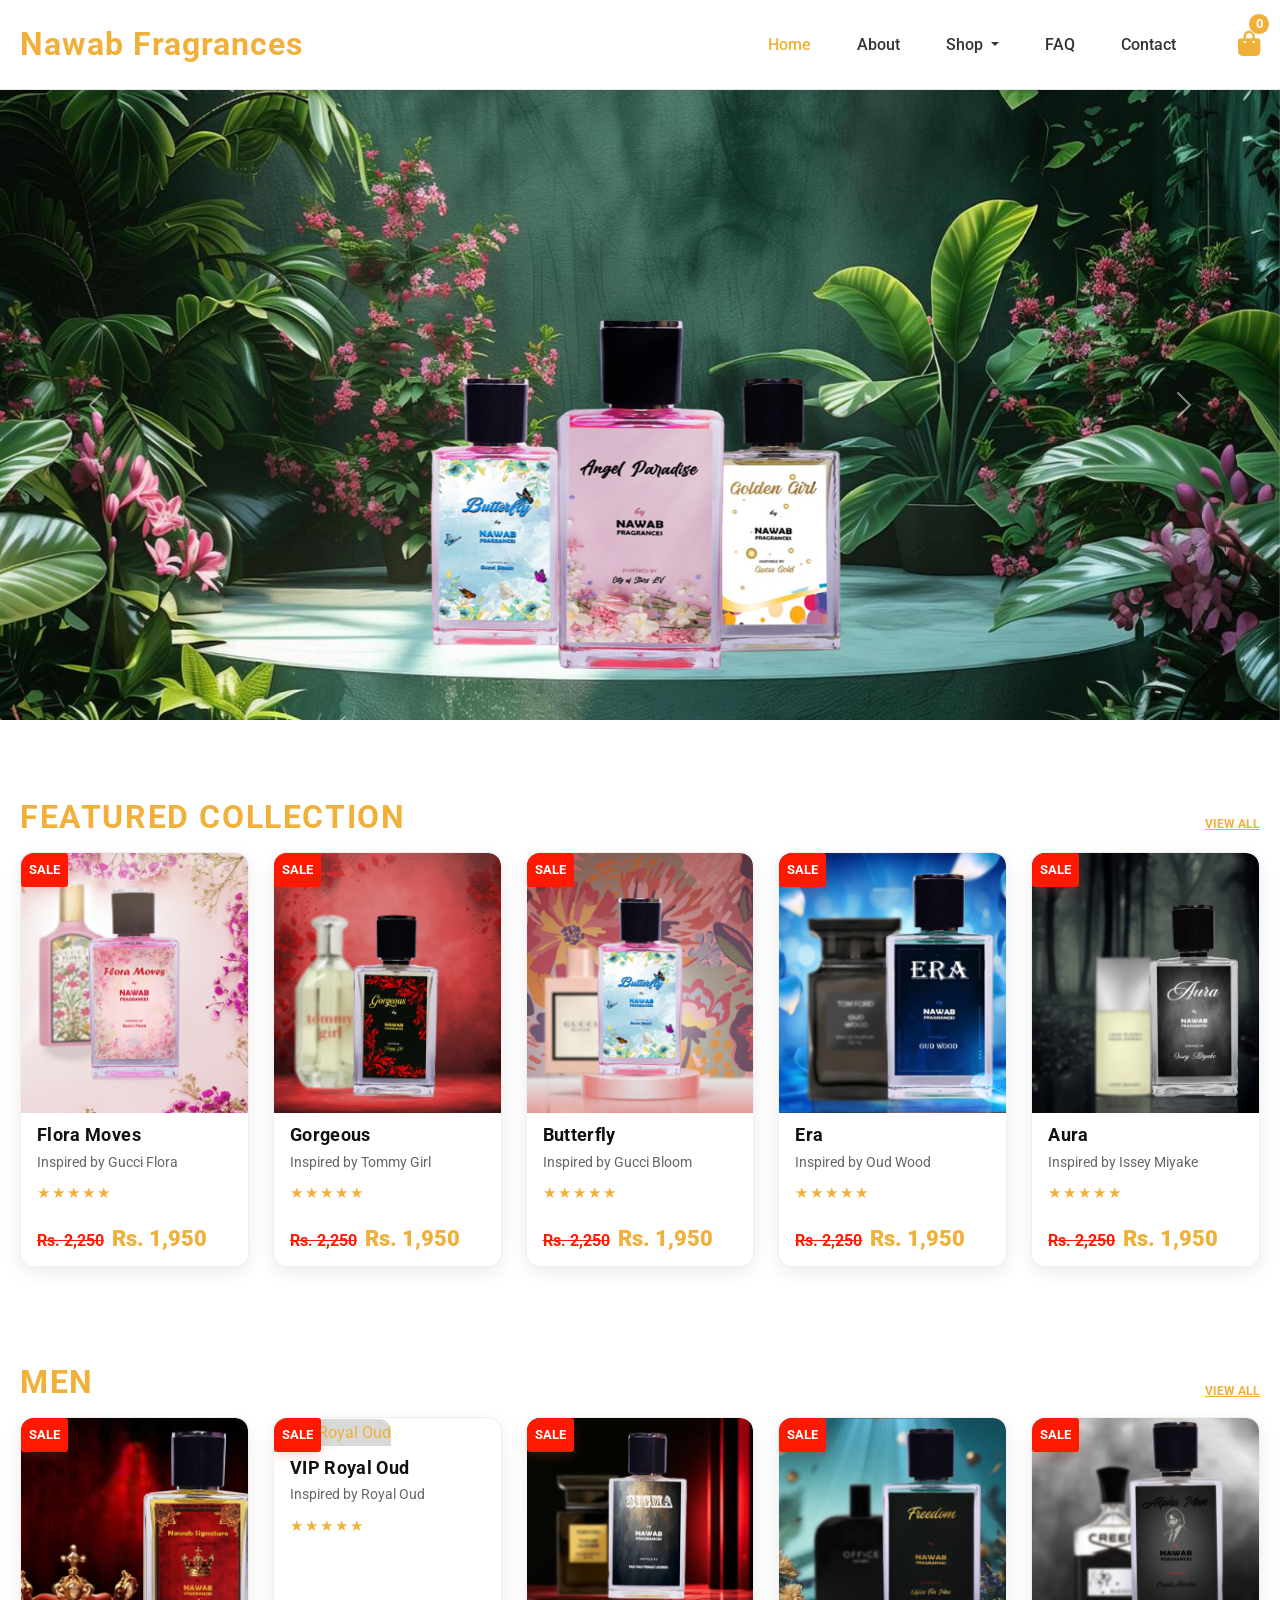
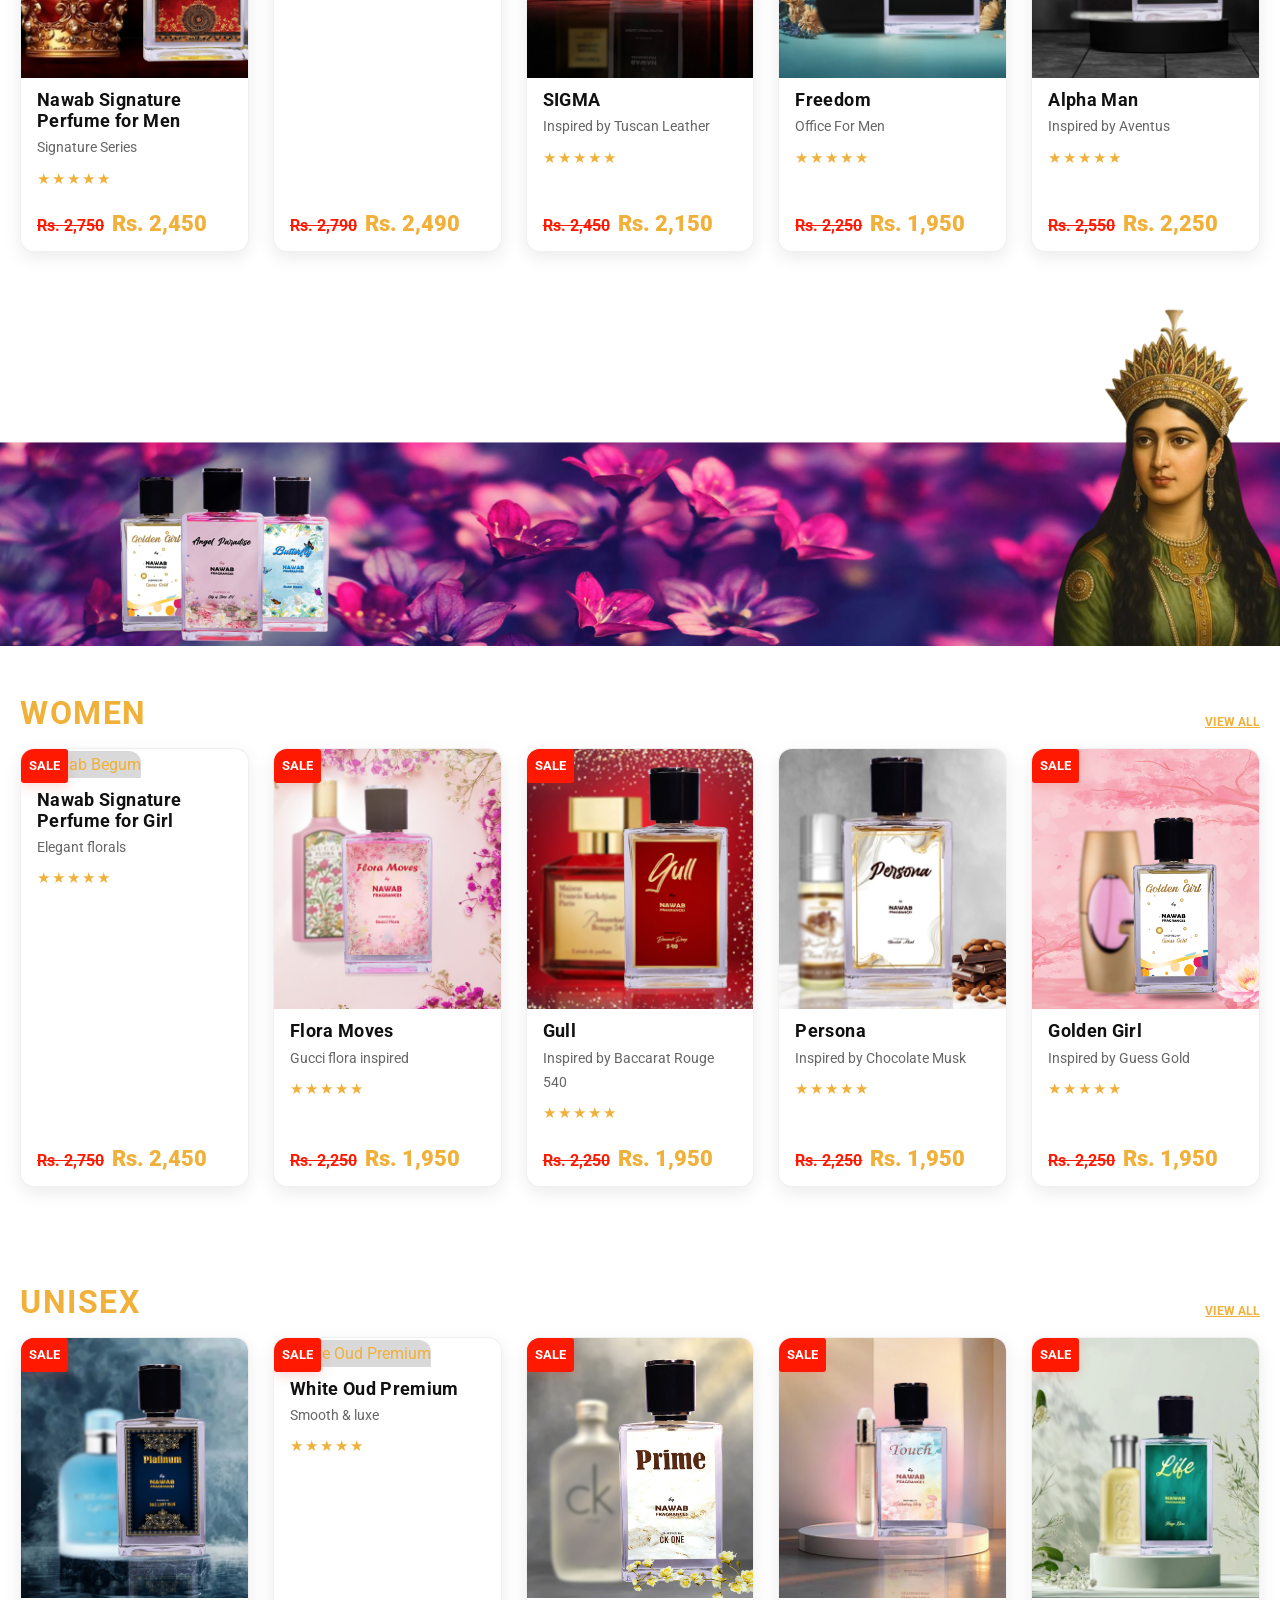
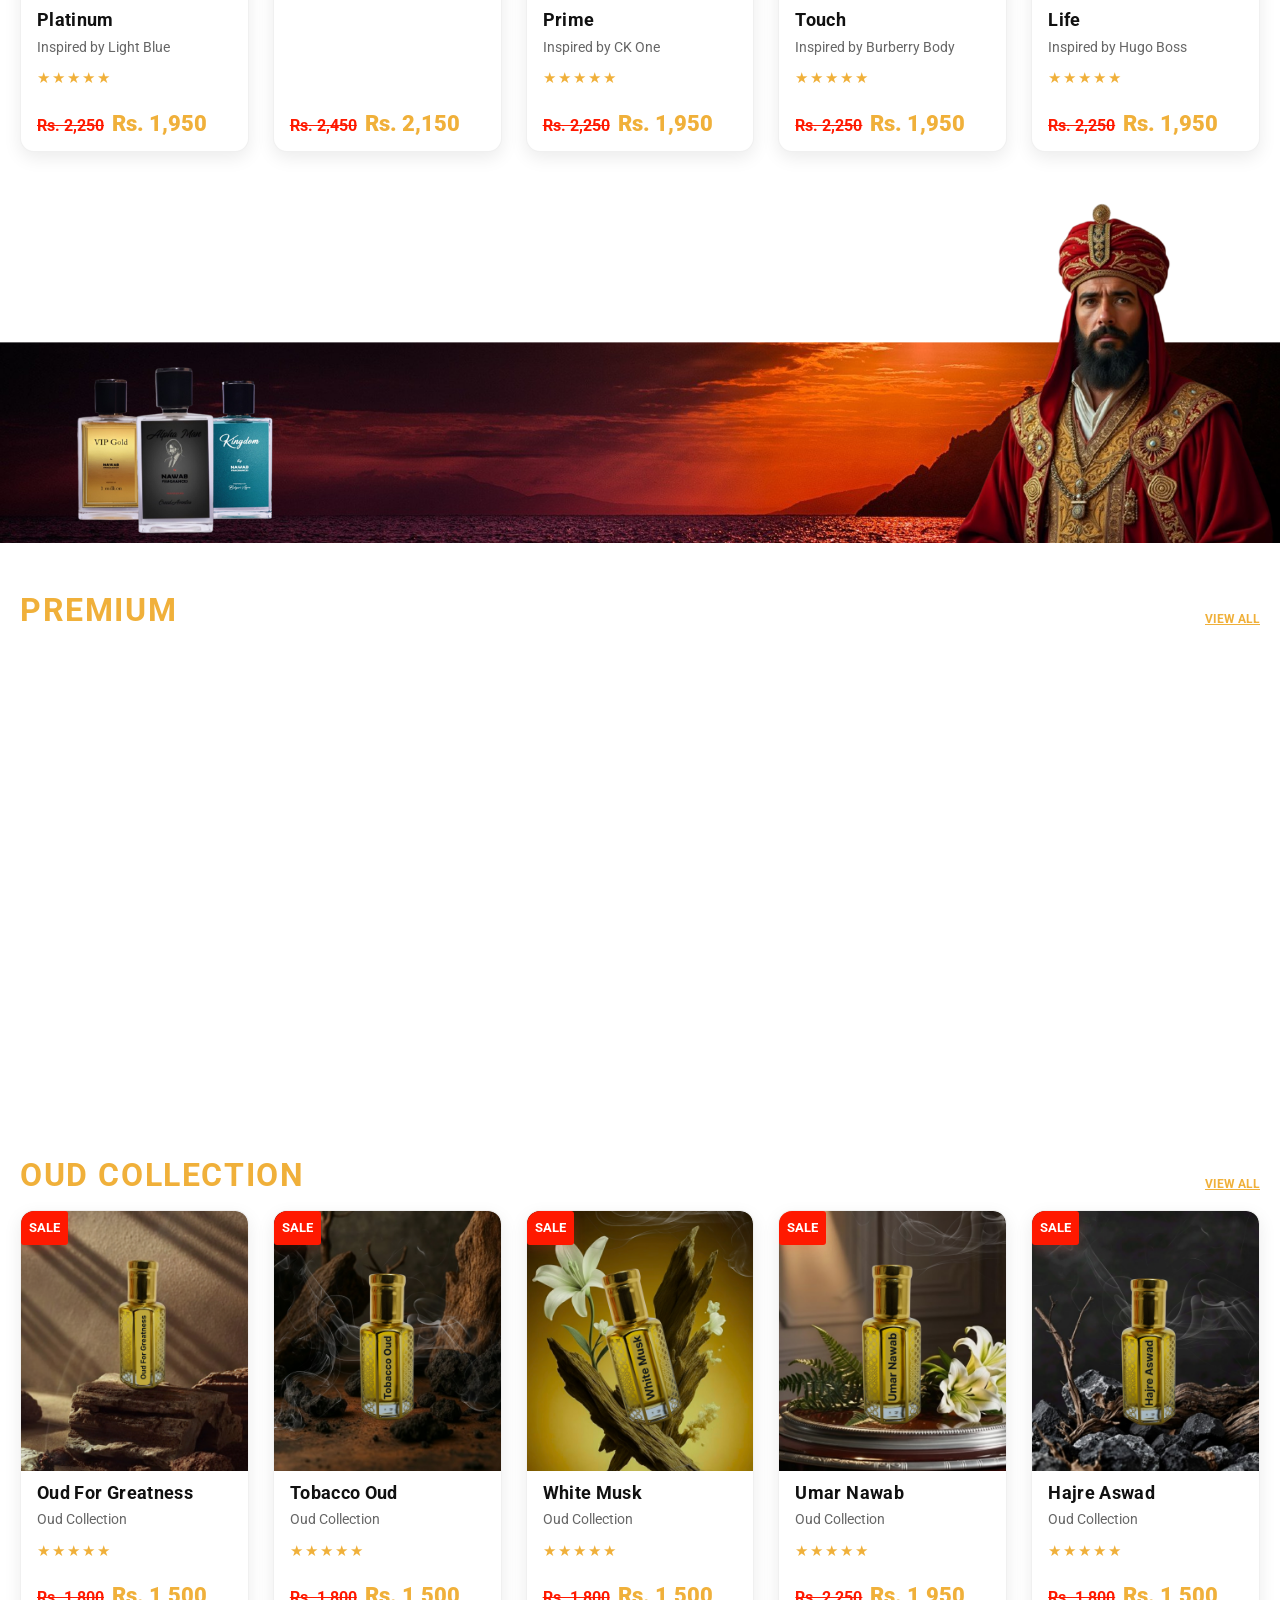
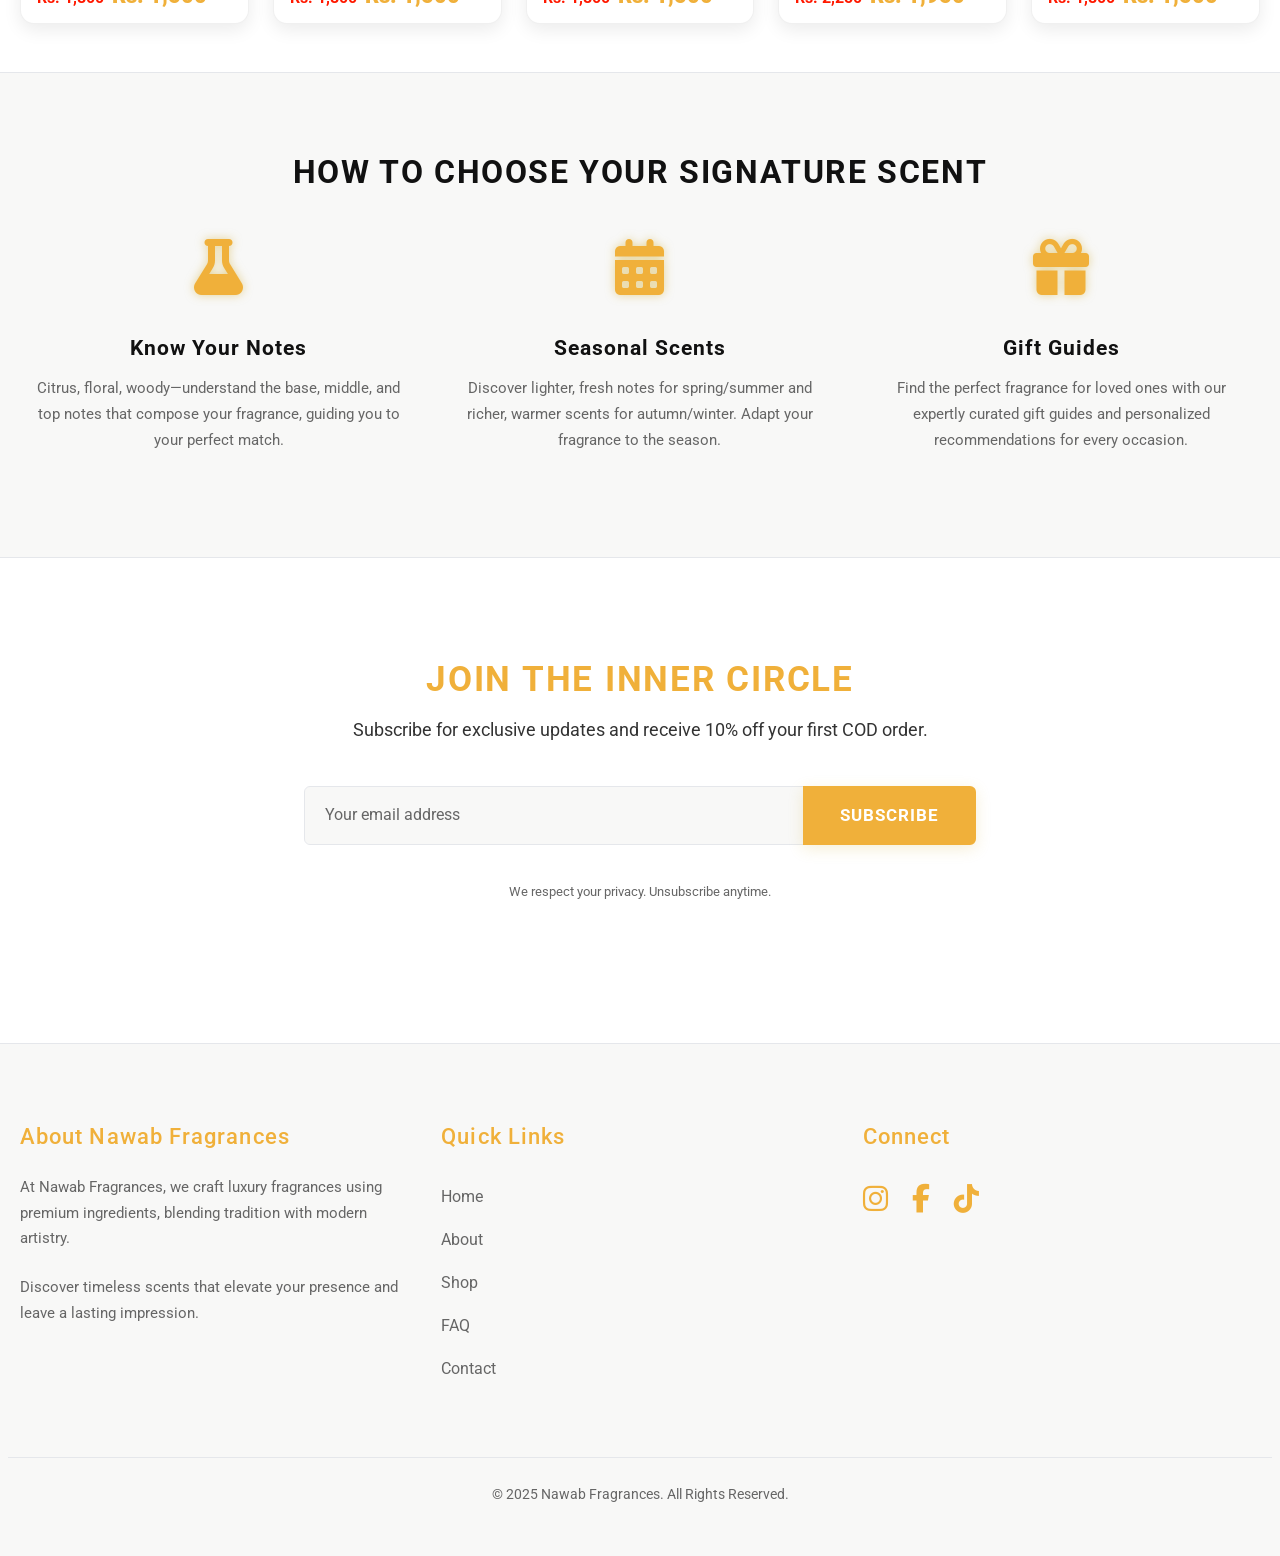
==== index.html @ a3bbe4aa "Oud Collection added" ====
<!DOCTYPE html>
<html lang="en">
<head>
    <meta charset="UTF-8">
    <meta name="viewport" content="width=device-width, initial-scale=1">
    <title>Nawab Fragrances - Discover Timeless Scents</title>
    <link rel="icon" type="image/x-icon" href="/assets/Title.png">
    <meta name="description" content="Discover exquisite perfumes curated by Nawab Fragrances, blending tradition with innovation. Shop our luxury fragrances with Cash on Delivery.">
    <meta property="og:title" content="Nawab Fragrances - Luxury Fragrances">
    <meta property="og:description" content="Exquisite perfumes for the modern connoisseur, handcrafted with premium ingredients.">
    <meta property="og:image" content="https://images.unsplash.com/photo-1627914619391-4566c303f26f?q=80&w=1770&auto=format&fit=crop&ixlib=rb-4.0.3&ixid=M3wxMjA3fDB8MHxwaG90by1wYWdlfHx8fGVufDB8fHx8fA%3D%3D"> <!-- Replace with your 1200x630 lifestyle shot -->
    <meta property="og:url" content="https://www.nawabfragrances.pk/">
    <meta name="twitter:card" content="summary_large_image">
    <!-- Favicon -->
    <link rel="icon" href="assets/favicon.png" type="image/png">
    <!-- Google Fonts -->
    <link href="https://fonts.googleapis.com/css2?family=Playfair+Display:wght@400;500;700&family=Roboto:wght@400;500;700&display=swap" rel="stylesheet">
    <!-- Bootstrap CSS -->
    <link href="https://cdn.jsdelivr.net/npm/bootstrap@5.3.3/dist/css/bootstrap.min.css" rel="stylesheet">
    <!-- Font Awesome CSS -->
    <link rel="stylesheet" href="https://cdnjs.cloudflare.com/ajax/libs/font-awesome/6.5.2/css/all.min.css">
    <!-- Custom CSS -->
    <link rel="stylesheet" href="style.css">
    <!-- Google Analytics (Placeholder) -->
    <script async src="https://www.googletagmanager.com/gtag/js?id=UA-XXXXX-Y"></script>
    <script>
        window.dataLayer = window.dataLayer || [];
        function gtag(){dataLayer.push(arguments);}
        gtag('js', new Date());
        gtag('config', 'UA-XXXXX-Y');
    </script>
</head>
<body>
    <!-- Header (Global) -->
    <header class="navbar navbar-expand-lg fixed-top">
        <div class="container-fluid main-content">
            <button class="navbar-toggler" type="button" data-bs-toggle="collapse" data-bs-target="#navbarNav" aria-controls="navbarNav" aria-expanded="false" aria-label="Toggle navigation">
                <span class="navbar-toggler-icon"></span>
            </button>
            <a class="navbar-brand" href="/">Nawab Fragrances</a>
            <div class="collapse navbar-collapse justify-content-end ms-lg-3" id="navbarNav">
                <ul class="navbar-nav">
                    <li class="nav-item">
                        <a class="nav-link active" aria-current="page" href="/">Home</a>
                    </li>
                    <li class="nav-item">
                        <a class="nav-link" href="/about.html">About</a>
                    </li>
                    <li class="nav-item dropdown">
                        <a class="nav-link dropdown-toggle" href="/shop.html" id="shopDropdown" role="button" data-bs-toggle="dropdown" aria-expanded="false">
                            Shop
                        </a>
                        <ul class="dropdown-menu" aria-labelledby="shopDropdown">
                            <li><a class="dropdown-item" href="/shop.html">View All</a></li>
                            <li><hr class="dropdown-divider"></li>
                            <li><a class="dropdown-item" href="/men.html">Men</a></li>
                            <li><a class="dropdown-item" href="/women.html">Women</a></li>
                            <li><a class="dropdown-item" href="/unisex.html">Unisex</a></li>
                            <li><a class="dropdown-item" href="/oud.html">Oud</a></li>
                            <li><a class="dropdown-item" href="/premium.html">Premium</a></li>
                        </ul>
                    </li>
                    <li class="nav-item">
                        <a class="nav-link" href="/faq.html">FAQ</a>
                    </li>
                    <li class="nav-item">
                        <a class="nav-link" href="/contact.html">Contact</a>
                    </li>
                </ul>
            </div>
            <div class="d-flex align-items-center ms-auto ms-lg-4 desktop-cart-icon">
                <div class="cart-icon-container" id="cartIcon">
                    <i class="fas fa-shopping-bag"></i>
                    <span class="cart-count" id="cartCount">0</span>
                </div>
            </div>
        </div>
    </header>

    <!-- Cart Sidebar -->
    <div class="cart-sidebar" id="cartSidebar">
        <div class="cart-header">
            <h2 class="mb-0">Your Cart</h2>
            <button class="close-cart" id="closeCart"><i class="fas fa-times"></i></button>
        </div>
        <div class="cart-items" id="cartItems">
            <!-- Cart items will be dynamically loaded here by JS -->
        </div>
        <div class="cart-summary">
            <div class="subtotal mb-3">
                <span>Subtotal:</span>
                <span id="cartSubtotal">Rs. 0</span>
            </div>
            <div class="cart-actions">
                <a href="/checkout.html" class="btn btn-gold mb-3 w-100">Checkout (COD Only)</a>
                <button class="btn btn-outline-gold w-100" id="continueShoppingBtn">Continue Shopping</button>
            </div>
        </div>
    </div>

    <main>
        <!-- Hero Section -->
        <!-- <section class="hero-section">
            <div class="container-fluid">
            </div>
        </section> -->

<section class="hero-section">
<div id="carouselExampleFade" class="carousel slide carousel-fade hero-section">
  <div class="carousel-inner">
    <div class="carousel-item active">
      <img src="assets/NEW.png" class="d-block w-100" alt="...">
    </div>
    <div class="carousel-item">
      <img src="assets/NEW1.png" class="d-block w-100" alt="...">
    </div>
    <div class="carousel-item">
      <img src="assets/NEW2.png" class="d-block w-100" alt="...">
    </div>
  </div>
  <button class="carousel-control-prev" type="button" data-bs-target="#carouselExampleFade" data-bs-slide="prev">
    <span class="carousel-control-prev-icon" aria-hidden="true"></span>
    <span class="visually-hidden">Previous</span>
  </button>
  <button class="carousel-control-next" type="button" data-bs-target="#carouselExampleFade" data-bs-slide="next">
    <span class="carousel-control-next-icon" aria-hidden="true"></span>
    <span class="visually-hidden">Next</span>
  </button>
</div>
</section>

        <!-- Featured Collection -->
        <section class="featured-collection py-5" id="featured">
            <div class="container-fluid main-content">
                <div class="d-flex justify-content-between align-items-end mb-3">
                    <div>
                        <h2 class="mb-0">Featured Collection</h2>
                    </div>
                    <div>
                        <a href="/shop.html" class="viewAll">View All</a>
                    </div>
                </div>
                <div class="row row-cols-1 row-cols-sm-2 row-cols-md-3 row-cols-lg-5 g-4 row-products-cards">
                    <!-- Product Card 1 -->
                    <div class="col">
                        <div class="product-card text-center">
                            <div class="floating-actions">
                                <button class="fabtn quick-view-btn" data-bs-toggle="modal" data-bs-target="#quickViewModal" data-product-id="flora-moves-gucci-flora" aria-label="Quick View"><i class="fas fa-search"></i></button>
                                <button class="fabtn add-to-cart-btn" data-product-id="flora-moves-gucci-flora" aria-label="Add to Cart"><i class="fas fa-plus"></i></button>
                            </div>
                            <a href="/product.html?id=flora-moves-gucci-flora"><img src="assets/flora-moves-gucci-flora.jpg" alt="Flora Moves" class="img-fluid" loading="lazy"></a>
                            <h3 class="product-name">Flora Moves</h3>
                            <p class="product-desc">Inspired by Gucci Flora</p>
                            <div class="sale-badge">Sale</div>
                            <div class="price-block"><span class="original-price">Rs. 2,250</span> <span class="sale-price">Rs. 1,950</span></div>
                            <!-- <a href="/product.html?id=flora-moves-gucci-flora" class="btn btn-outline-gold mt-2">View Details</a> -->
                        </div>
                    </div>
                    <!-- Product Card 2 -->
                    <div class="col">
                        <div class="product-card text-center">
                            <div class="floating-actions">
                                <button class="fabtn quick-view-btn" data-bs-toggle="modal" data-bs-target="#quickViewModal" data-product-id="gorgeous-tommy-girl" aria-label="Quick View"><i class="fas fa-search"></i></button>
                                <button class="fabtn add-to-cart-btn" data-product-id="gorgeous-tommy-girl" aria-label="Add to Cart"><i class="fas fa-plus"></i></button>
                            </div>
                            <a href="/product.html?id=gorgeous-tommy-girl"><img src="assets/gorgeous-tommy-girl.jpg" alt="Gorgeous" class="img-fluid" loading="lazy"></a>
                            <h3 class="product-name">Gorgeous</h3>
                            <p class="product-desc">Inspired by Tommy Girl</p>
                            <div class="sale-badge">Sale</div>
                            <div class="price-block"><span class="original-price">Rs. 2,250</span> <span class="sale-price">Rs. 1,950</span></div>
                        </div>
                    </div>
                    <!-- Product Card 3 -->
                    <div class="col">
                        <div class="product-card text-center">
                            <div class="floating-actions">
                                <button class="fabtn quick-view-btn" data-bs-toggle="modal" data-bs-target="#quickViewModal" data-product-id="butterfly-gucci-bloom" aria-label="Quick View"><i class="fas fa-search"></i></button>
                                <button class="fabtn add-to-cart-btn" data-product-id="butterfly-gucci-bloom" aria-label="Add to Cart"><i class="fas fa-plus"></i></button>
                            </div>
                            <a href="/product.html?id=butterfly-gucci-bloom"><img src="assets/butterfly-gucci-bloom.jpg" alt="Butterfly" class="img-fluid" loading="lazy"></a>
                            <h3 class="product-name">Butterfly</h3>
                            <p class="product-desc">Inspired by Gucci Bloom</p>
                            <div class="sale-badge">Sale</div>
                            <div class="price-block"><span class="original-price">Rs. 2,250</span> <span class="sale-price">Rs. 1,950</span></div>
                        </div>
                    </div>
                    <!-- Product Card 4 -->
                    <div class="col">
                        <div class="product-card text-center">
                            <div class="floating-actions">
                                <button class="fabtn quick-view-btn" data-bs-toggle="modal" data-bs-target="#quickViewModal" data-product-id="era-oud-wood" aria-label="Quick View"><i class="fas fa-search"></i></button>
                                <button class="fabtn add-to-cart-btn" data-product-id="era-oud-wood" aria-label="Add to Cart"><i class="fas fa-plus"></i></button>
                            </div>
                            <a href="/product.html?id=era-oud-wood"><img src="assets/era.jpg" alt="Era" class="img-fluid" loading="lazy"></a>
                            <h3 class="product-name">Era</h3>
                            <p class="product-desc">Inspired by Oud Wood</p>
                            <div class="sale-badge">Sale</div>
                            <div class="price-block"><span class="original-price">Rs. 2,250</span> <span class="sale-price">Rs. 1,950</span></div>
                        </div>
                    </div>
                    <!-- Product Card 5 -->
                    <div class="col">
                        <div class="product-card text-center">
                            <div class="floating-actions">
                                <button class="fabtn quick-view-btn" data-bs-toggle="modal" data-bs-target="#quickViewModal" data-product-id="aura-issey-miyake" aria-label="Quick View"><i class="fas fa-search"></i></button>
                                <button class="fabtn add-to-cart-btn" data-product-id="aura-issey-miyake" aria-label="Add to Cart"><i class="fas fa-plus"></i></button>
                            </div>
                            <a href="/product.html?id=aura-issey-miyake"><img src="assets/aura.jpg" alt="Aura" class="img-fluid" loading="lazy"></a>
                            <h3 class="product-name">Aura</h3>
                            <p class="product-desc">Inspired by Issey Miyake</p>
                            <div class="sale-badge">Sale</div>
                            <div class="price-block"><span class="original-price">Rs. 2,250</span> <span class="sale-price">Rs. 1,950</span></div>
                        </div>
                    </div>
                </div>
            </div>
        </section>

        <!-- Men Category -->
        <section class="featured-collection py-5" id="men-category">
            <div class="container-fluid main-content">
                <div class="d-flex justify-content-between align-items-end mb-3">
                    <h2 class="mb-0">Men</h2>
                    <a href="/men.html" class="viewAll">View All</a>
                </div>
                <div class="row row-cols-1 row-cols-sm-2 row-cols-md-3 row-cols-lg-5 g-4 row-products-cards">
                    <div class="col">
                        <div class="product-card text-center">
                            <div class="floating-actions">
                                <button class="fabtn quick-view-btn" data-bs-toggle="modal" data-bs-target="#quickViewModal" data-product-id="nawab-signature-men" aria-label="Quick View"><i class="fas fa-search"></i></button>
                                <button class="fabtn add-to-cart-btn" data-product-id="nawab-signature-men" aria-label="Add to Cart"><i class="fas fa-plus"></i></button>
                            </div>
                            <a href="/product.html?id=nawab-signature-men"><img src="assets/Nawab-Signature-Men.jpg" alt="Nawab Signature Perfume for Men" class="img-fluid" loading="lazy"></a>
                            <h3 class="product-name">Nawab Signature Perfume for Men</h3>
                            <p class="product-desc">Signature Series</p>
                            <div class="sale-badge">Sale</div>
                            <div class="price-block"><span class="original-price">Rs. 2,750</span> <span class="sale-price">Rs. 2,450</span></div>
                        </div>
                    </div>
                    <div class="col">
                        <div class="product-card text-center">
                            <div class="floating-actions">
                                <button class="fabtn quick-view-btn" data-bs-toggle="modal" data-bs-target="#quickViewModal" data-product-id="vip-royal-oud" aria-label="Quick View"><i class="fas fa-search"></i></button>
                                <button class="fabtn add-to-cart-btn" data-product-id="vip-royal-oud" aria-label="Add to Cart"><i class="fas fa-plus"></i></button>
                            </div>
                            <a href="/product.html?id=vip-royal-oud"><img src="assets/Royal-Oud-100ml.png" alt="VIP Royal Oud" class="img-fluid" loading="lazy"></a>
                            <h3 class="product-name">VIP Royal Oud</h3>
                            <p class="product-desc">Inspired by Royal Oud</p>
                            <div class="sale-badge">Sale</div>
                            <div class="price-block"><span class="original-price">Rs. 2,790</span> <span class="sale-price">Rs. 2,490</span></div>
                        </div>
                    </div>
                    <div class="col">
                        <div class="product-card text-center">
                            <div class="floating-actions">
                                <button class="fabtn quick-view-btn" data-bs-toggle="modal" data-bs-target="#quickViewModal" data-product-id="sigma-tuscan-leather" aria-label="Quick View"><i class="fas fa-search"></i></button>
                                <button class="fabtn add-to-cart-btn" data-product-id="sigma-tuscan-leather" aria-label="Add to Cart"><i class="fas fa-plus"></i></button>
                            </div>
                            <a href="/product.html?id=sigma-tuscan-leather"><img src="assets/sigma.jpg" alt="SIGMA" class="img-fluid" loading="lazy"></a>
                            <h3 class="product-name">SIGMA</h3>
                            <p class="product-desc">Inspired by Tuscan Leather</p>
                            <div class="sale-badge">Sale</div>
                            <div class="price-block"><span class="original-price">Rs. 2,450</span> <span class="sale-price">Rs. 2,150</span></div>
                        </div>
                    </div>
                    <div class="col">
                        <div class="product-card text-center">
                            <div class="floating-actions">
                                <button class="fabtn quick-view-btn" data-bs-toggle="modal" data-bs-target="#quickViewModal" data-product-id="freedom-office-for-men" aria-label="Quick View"><i class="fas fa-search"></i></button>
                                <button class="fabtn add-to-cart-btn" data-product-id="freedom-office-for-men" aria-label="Add to Cart"><i class="fas fa-plus"></i></button>
                            </div>
                            <a href="/product.html?id=freedom-office-for-men"><img src="assets/freedom.jpg" alt="Freedom" class="img-fluid" loading="lazy"></a>
                            <h3 class="product-name">Freedom</h3>
                            <p class="product-desc">Office For Men</p>
                            <div class="sale-badge">Sale</div>
                            <div class="price-block"><span class="original-price">Rs. 2,250</span> <span class="sale-price">Rs. 1,950</span></div>
                        </div>
                    </div>
                    <div class="col">
                        <div class="product-card text-center">
                            <div class="floating-actions">
                                <button class="fabtn quick-view-btn" data-bs-toggle="modal" data-bs-target="#quickViewModal" data-product-id="alpha-man-creed-aventus" aria-label="Quick View"><i class="fas fa-search"></i></button>
                                <button class="fabtn add-to-cart-btn" data-product-id="alpha-man-creed-aventus" aria-label="Add to Cart"><i class="fas fa-plus"></i></button>
                            </div>
                            <a href="/product.html?id=alpha-man-creed-aventus"><img src="assets/alfa-men.jpg" alt="Alpha Man" class="img-fluid" loading="lazy"></a>
                            <h3 class="product-name">Alpha Man</h3>
                            <p class="product-desc">Inspired by Aventus</p>
                            <div class="sale-badge">Sale</div>
                            <div class="price-block"><span class="original-price">Rs. 2,550</span> <span class="sale-price">Rs. 2,250</span></div>
                        </div>
                    </div>
                </div>
            </div>
        </section>

        <!-- End of Men Category -->

            <div>
                <img src="assets/third-index.png" alt="">
            </div>

        <!-- Women Category -->
        <section class="featured-collection py-5" id="women-category">
            <div class="container-fluid main-content">
                <div class="d-flex justify-content-between align-items-end mb-3">
                    <h2 class="mb-0">Women</h2>
                    <a href="/women.html" class="viewAll">View All</a>
                </div>
                <div class="row row-cols-1 row-cols-sm-2 row-cols-md-3 row-cols-lg-5 g-4 row-products-cards">
                    <div class="col">
                        <div class="product-card text-center">
                            <div class="floating-actions">
                                <button class="fabtn quick-view-btn" data-bs-toggle="modal" data-bs-target="#quickViewModal" data-product-id="nawab-signature-girl" aria-label="Quick View"><i class="fas fa-search"></i></button>
                                <button class="fabtn add-to-cart-btn" data-product-id="nawab-signature-girl" aria-label="Add to Cart"><i class="fas fa-plus"></i></button>
                            </div>
                            <a href="/product.html?id=nawab-signature-girl"><img src="assets/Nawab-Begum-100ml.png" alt="Nawab Begum" class="img-fluid" loading="lazy"></a>
                            <h3 class="product-name">Nawab Signature Perfume for Girl</h3>
                            <p class="product-desc">Elegant florals</p>
                            <div class="sale-badge">Sale</div>
                            <div class="price-block"><span class="original-price">Rs. 2,750</span> <span class="sale-price">Rs. 2,450</span></div>
                        </div>
                    </div>
                    <div class="col">
                        <div class="product-card text-center">
                            <div class="floating-actions">
                                <button class="fabtn quick-view-btn" data-bs-toggle="modal" data-bs-target="#quickViewModal" data-product-id="flora-moves-gucci-flora" aria-label="Quick View"><i class="fas fa-search"></i></button>
                                <button class="fabtn add-to-cart-btn" data-product-id="flora-moves-gucci-flora" aria-label="Add to Cart"><i class="fas fa-plus"></i></button>
                            </div>
                            <a href="/product.html?id=flora-moves-gucci-flora"><img src="assets/flora-moves-gucci-flora.jpg" alt="Flora Moves" class="img-fluid" loading="lazy"></a>
                            <h3 class="product-name">Flora Moves</h3>
                            <p class="product-desc">Gucci flora inspired</p>
                            <div class="sale-badge">Sale</div>
                            <div class="price-block"><span class="original-price">Rs. 2,250</span> <span class="sale-price">Rs. 1,950</span></div>
                        </div>
                    </div>
                    <div class="col">
                        <div class="product-card text-center">
                            <div class="floating-actions">
                                <button class="fabtn quick-view-btn" data-bs-toggle="modal" data-bs-target="#quickViewModal" data-product-id="gull-baccarat-rouge-540" aria-label="Quick View"><i class="fas fa-search"></i></button>
                                <button class="fabtn add-to-cart-btn" data-product-id="gull-baccarat-rouge-540" aria-label="Add to Cart"><i class="fas fa-plus"></i></button>
                            </div>
                            <a href="/product.html?id=gull-baccarat-rouge-540"><img src="assets/gull-baccarat-rouge-540.jpg" alt="G Bloom" class="img-fluid" loading="lazy"></a>
                            <h3 class="product-name">Gull</h3>
                            <p class="product-desc">Inspired by Baccarat Rouge 540</p>
                            <div class="sale-badge">Sale</div>
                            <div class="price-block"><span class="original-price">Rs. 2,250</span> <span class="sale-price">Rs. 1,950</span></div>
                        </div>
                    </div>
                    <div class="col">
                        <div class="product-card text-center">
                            <div class="floating-actions">
                                <button class="fabtn quick-view-btn" data-bs-toggle="modal" data-bs-target="#quickViewModal" data-product-id="persona-chocolate-musk" aria-label="Quick View"><i class="fas fa-search"></i></button>
                                <button class="fabtn add-to-cart-btn" data-product-id="persona-chocolate-musk" aria-label="Add to Cart"><i class="fas fa-plus"></i></button>
                            </div>
                            <a href="/product.html?id=persona-chocolate-musk"><img src="assets/Persona.jpg" alt="Chocolate Musk" class="img-fluid" loading="lazy"></a>
                            <h3 class="product-name">Persona</h3>
                            <p class="product-desc">Inspired by Chocolate Musk</p>
                            <div class="price-block"><span class="original-price">Rs. 2,250</span> <span class="sale-price">Rs. 1,950</span></div>
                        </div>
                    </div>
                    <div class="col">
                        <div class="product-card text-center">
                            <div class="floating-actions">
                                <button class="fabtn quick-view-btn" data-bs-toggle="modal" data-bs-target="#quickViewModal" data-product-id="golden-girl-guess-gold" aria-label="Quick View"><i class="fas fa-search"></i></button>
                                <button class="fabtn add-to-cart-btn" data-product-id="golden-girl-guess-gold" aria-label="Add to Cart"><i class="fas fa-plus"></i></button>
                            </div>
                            <a href="/product.html?id=golden-girl-guess-gold"><img src="assets/golden-girl-guess-gold.jpg" alt="G Gold" class="img-fluid" loading="lazy"></a>
                            <h3 class="product-name">Golden Girl</h3>
                            <p class="product-desc">Inspired by Guess Gold</p>
                            <div class="sale-badge">Sale</div>
                            <div class="price-block"><span class="original-price">Rs. 2,250</span> <span class="sale-price">Rs. 1,950</span></div>
                        </div>
                    </div>
                </div>
            </div>
        </section>

        <!-- Unisex Category -->
        <section class="featured-collection py-5" id="unisex-category">
            <div class="container-fluid main-content">
                <div class="d-flex justify-content-between align-items-end mb-3">
                    <h2 class="mb-0">Unisex</h2>
                    <a href="/unisex.html" class="viewAll">View All</a>
                </div>
                <div class="row row-cols-1 row-cols-sm-2 row-cols-md-3 row-cols-lg-5 g-4 row-products-cards">
                    <div class="col">
                        <div class="product-card text-center">
                            <div class="floating-actions">
                                <button class="fabtn quick-view-btn" data-bs-toggle="modal" data-bs-target="#quickViewModal" data-product-id="platinum-dg-light-blue" aria-label="Quick View"><i class="fas fa-search"></i></button>
                                <button class="fabtn add-to-cart-btn" data-product-id="platinum-dg-light-blue" aria-label="Add to Cart"><i class="fas fa-plus"></i></button>
                            </div>
                            <a href="/product.html?id=platinum-dg-light-blue"><img src="assets/platinum.jpg" alt="Special Oud" class="img-fluid" loading="lazy"></a>
                            <h3 class="product-name">Platinum</h3>
                            <p class="product-desc">Inspired by Light Blue</p>
                            <div class="sale-badge">Sale</div>
                            <div class="price-block"><span class="original-price">Rs. 2,250</span> <span class="sale-price">Rs. 1,950</span></div>
                        </div>
                    </div>
                    <div class="col">
                        <div class="product-card text-center">
                            <div class="floating-actions">
                                <button class="fabtn quick-view-btn" data-bs-toggle="modal" data-bs-target="#quickViewModal" data-product-id="white-oud-premium" aria-label="Quick View"><i class="fas fa-search"></i></button>
                                <button class="fabtn add-to-cart-btn" data-product-id="white-oud-premium" aria-label="Add to Cart"><i class="fas fa-plus"></i></button>
                            </div>
                            <a href="/product.html?id=white-oud-premium"><img src="assets/White-Oud-Premium-100ml.png" alt="White Oud Premium" class="img-fluid" loading="lazy"></a>
                            <h3 class="product-name">White Oud Premium</h3>
                            <p class="product-desc">Smooth & luxe</p>
                            <h4 class="product-price">Rs. 2,150</h4>
                        </div>
                    </div>
                    <div class="col">
                        <div class="product-card text-center">
                            <div class="floating-actions">
                                <button class="fabtn quick-view-btn" data-bs-toggle="modal" data-bs-target="#quickViewModal" data-product-id="prime-ck-one" aria-label="Quick View"><i class="fas fa-search"></i></button>
                                <button class="fabtn add-to-cart-btn" data-product-id="prime-ck-one" aria-label="Add to Cart"><i class="fas fa-plus"></i></button>
                            </div>
                            <a href="/product.html?id=prime-ck-one"><img src="assets/prime.jpg" alt="Prime" class="img-fluid" loading="lazy"></a>
                            <h3 class="product-name">Prime</h3>
                            <p class="product-desc">Inspired by CK One</p>
                            <h4 class="product-price">Rs. 1,950</h4>
                        </div>
                    </div>
                    <div class="col">
                        <div class="product-card text-center">
                            <div class="floating-actions">
                                <button class="fabtn quick-view-btn" data-bs-toggle="modal" data-bs-target="#quickViewModal" data-product-id="touch-burberry-body" aria-label="Quick View"><i class="fas fa-search"></i></button>
                                <button class="fabtn add-to-cart-btn" data-product-id="touch-burberry-body" aria-label="Add to Cart"><i class="fas fa-plus"></i></button>
                            </div>
                            <a href="/product.html?id=touch-burberry-body"><img src="assets/touch.jpg" alt="Touch" class="img-fluid" loading="lazy"></a>
                            <h3 class="product-name">Touch</h3>
                            <p class="product-desc">Inspired by Burberry Body</p>
                            <h4 class="product-price">Rs. 1,950</h4>
                        </div>
                    </div>
                    <div class="col">
                        <div class="product-card text-center">
                            <div class="floating-actions">
                                <button class="fabtn quick-view-btn" data-bs-toggle="modal" data-bs-target="#quickViewModal" data-product-id="life-hugo-boss" aria-label="Quick View"><i class="fas fa-search"></i></button>
                                <button class="fabtn add-to-cart-btn" data-product-id="life-hugo-boss" aria-label="Add to Cart"><i class="fas fa-plus"></i></button>
                            </div>
                            <a href="/product.html?id=life-hugo-boss"><img src="assets/life.jpg" alt="Life" class="img-fluid" loading="lazy"></a>
                            <h3 class="product-name">Life</h3>
                            <p class="product-desc">Inspired by Hugo Boss</p>
                            <h4 class="product-price">Rs. 1,950</h4>
                        </div>
                    </div>
                </div>
            </div>
        </section>



        <div class="img-container">
            <img src="assets/second-index.png" alt="">
        </div>





        <!-- Premium Category -->
        <section class="featured-collection py-5" id="premium-category">
            <div class="container-fluid main-content">
                <div class="d-flex justify-content-between align-items-end mb-3">
                    <h2 class="mb-0">Premium</h2>
                    <a href="/premium.html" class="viewAll">View All</a>
                </div>
                <div class="row row-cols-1 row-cols-sm-2 row-cols-md-3 row-cols-lg-5 g-4 row-products-cards">
                    <div class="col">
                        <div class="product-card text-center">
                            <div class="floating-actions">
                                <button class="fabtn quick-view-btn" data-bs-toggle="modal" data-bs-target="#quickViewModal" data-product-id="vip-gold-one-million" aria-label="Quick View"><i class="fas fa-search"></i></button>
                                <button class="fabtn add-to-cart-btn" data-product-id="vip-gold-one-million" aria-label="Add to Cart"><i class="fas fa-plus"></i></button>
                            </div>
                            <a href="/product.html?id=vip-gold-one-million"><img src="assets/vip-gold.jpg" alt="VIP Gold" class="img-fluid" loading="lazy"></a>
                            <h3 class="product-name">VIP Gold</h3>
                            <p class="product-desc">Inspired by 1 Million</p>
                            <h4 class="product-price">Rs. 2,150</h4>
                        </div>
                    </div>
                    <div class="col">
                        <div class="product-card text-center">
                            <div class="floating-actions">
                                <button class="fabtn quick-view-btn" data-bs-toggle="modal" data-bs-target="#quickViewModal" data-product-id="time-less-no4" aria-label="Quick View"><i class="fas fa-search"></i></button>
                                <button class="fabtn add-to-cart-btn" data-product-id="time-less-no4" aria-label="Add to Cart"><i class="fas fa-plus"></i></button>
                            </div>
                            <a href="/product.html?id=time-less-no4"><img src="assets/timeless.jpg" alt="Timeless" class="img-fluid" loading="lazy"></a>
                            <h3 class="product-name">Timeless</h3>
                            <p class="product-desc">Inspired by Signature Blend</p>
                            <h4 class="product-price">Rs. 1,950</h4>
                        </div>
                    </div>
                    <div class="col">
                        <div class="product-card text-center">
                            <div class="floating-actions">
                                <button class="fabtn quick-view-btn" data-bs-toggle="modal" data-bs-target="#quickViewModal" data-product-id="kingdom-bvlgari-aqva" aria-label="Quick View"><i class="fas fa-search"></i></button>
                                <button class="fabtn add-to-cart-btn" data-product-id="kingdom-bvlgari-aqva" aria-label="Add to Cart"><i class="fas fa-plus"></i></button>
                            </div>
                            <a href="/product.html?id=kingdom-bvlgari-aqva"><img src="assets/kingdom.jpg" alt="Kingdom" class="img-fluid" loading="lazy"></a>
                            <h3 class="product-name">Kingdom</h3>
                            <p class="product-desc">Inspired by Bvlgari</p>
                            <h4 class="product-price">Rs. 1,950</h4>
                        </div>
                    </div>
                    <div class="col">
                        <div class="product-card text-center">
                            <div class="floating-actions">
                                <button class="fabtn quick-view-btn" data-bs-toggle="modal" data-bs-target="#quickViewModal" data-product-id="freedom-office-for-men" aria-label="Quick View"><i class="fas fa-search"></i></button>
                                <button class="fabtn add-to-cart-btn" data-product-id="freedom-office-for-men" aria-label="Add to Cart"><i class="fas fa-plus"></i></button>
                            </div>
                            <a href="/product.html?id=freedom-office-for-men"><img src="assets/freedom.jpg" alt="Corporate Premium" class="img-fluid" loading="lazy"></a>
                            <h3 class="product-name">Freedom</h3>
                            <p class="product-desc">Inspired by Office For Men</p>
                            <h4 class="product-price">Rs. 1,950</h4>
                        </div>
                    </div>
                    <div class="col">
                        <div class="product-card text-center">
                            <div class="floating-actions">
                                <button class="fabtn quick-view-btn" data-bs-toggle="modal" data-bs-target="#quickViewModal" data-product-id="aura-issey-miyake" aria-label="Quick View"><i class="fas fa-search"></i></button>
                                <button class="fabtn add-to-cart-btn" data-product-id="aura-issey-miyake" aria-label="Add to Cart"><i class="fas fa-plus"></i></button>
                            </div>
                            <a href="/product.html?id=aura-issey-miyake"><img src="assets/aura.jpg" alt="Tommy G" class="img-fluid" loading="lazy"></a>
                            <h3 class="product-name">Aura</h3>
                            <p class="product-desc">Inspired by Issey Miyake</p>
                            <h4 class="product-price">Rs. 1,950</h4>
                        </div>
                    </div>
                </div>
            </div>
        </section>





        <!-- Oud Category -->
        <section class="featured-collection py-5" id="oud-category">
            <div class="container-fluid main-content">
                <div class="d-flex justify-content-between align-items-end mb-3">
                    <h2 class="mb-0">Oud Collection</h2>
                    <a href="/oud.html" class="viewAll">View All</a>
                </div>
                <div class="row row-cols-1 row-cols-sm-2 row-cols-md-3 row-cols-lg-5 g-4 row-products-cards">
                    <div class="col">
                        <div class="product-card text-center">
                            <div class="floating-actions">
                                <button class="fabtn quick-view-btn" data-bs-toggle="modal" data-bs-target="#quickViewModal" data-product-id="oud-for-greatness" aria-label="Quick View"><i class="fas fa-search"></i></button>
                                <button class="fabtn add-to-cart-btn" data-product-id="oud-for-greatness" aria-label="Add to Cart"><i class="fas fa-plus"></i></button>
                            </div>
                            <a href="/product.html?id=oud-for-greatness"><img src="assets/Oud/OudForGreatness.png" alt="Oud For Greatness" class="img-fluid" loading="lazy"></a>
                            <h3 class="product-name">Oud For Greatness</h3>
                            <p class="product-desc">Oud Collection</p>
                            <h4 class="product-price">Rs. 1,500</h4>
                        </div>
                    </div>
                    <div class="col">
                        <div class="product-card text-center">
                            <div class="floating-actions">
                                <button class="fabtn quick-view-btn" data-bs-toggle="modal" data-bs-target="#quickViewModal" data-product-id="tobacco-oud" aria-label="Quick View"><i class="fas fa-search"></i></button>
                                <button class="fabtn add-to-cart-btn" data-product-id="tobacco-oud" aria-label="Add to Cart"><i class="fas fa-plus"></i></button>
                            </div>
                            <a href="/product.html?id=tobacco-oud"><img src="assets/Oud/TobaccoOud.png" alt="Tobacco Oud" class="img-fluid" loading="lazy"></a>
                            <h3 class="product-name">Tobacco Oud</h3>
                            <p class="product-desc">Oud Collection</p>
                            <h4 class="product-price">Rs. 1,500</h4>
                        </div>
                    </div>
                    <div class="col">
                        <div class="product-card text-center">
                            <div class="floating-actions">
                                <button class="fabtn quick-view-btn" data-bs-toggle="modal" data-bs-target="#quickViewModal" data-product-id="white-musk" aria-label="Quick View"><i class="fas fa-search"></i></button>
                                <button class="fabtn add-to-cart-btn" data-product-id="white-musk" aria-label="Add to Cart"><i class="fas fa-plus"></i></button>
                            </div>
                            <a href="/product.html?id=white-musk"><img src="assets/Oud/WhiteMusk.png" alt="White Musk" class="img-fluid" loading="lazy"></a>
                            <h3 class="product-name">White Musk</h3>
                            <p class="product-desc">Oud Collection</p>
                            <h4 class="product-price">Rs. 1,500</h4>
                        </div>
                    </div>
                    <div class="col">
                        <div class="product-card text-center">
                            <div class="floating-actions">
                                <button class="fabtn quick-view-btn" data-bs-toggle="modal" data-bs-target="#quickViewModal" data-product-id="umar-nawab" aria-label="Quick View"><i class="fas fa-search"></i></button>
                                <button class="fabtn add-to-cart-btn" data-product-id="umar-nawab" aria-label="Add to Cart"><i class="fas fa-plus"></i></button>
                            </div>
                            <a href="/product.html?id=umar-nawab"><img src="assets/Oud/UmarNawab.png" alt="Umar Nawab" class="img-fluid" loading="lazy"></a>
                            <h3 class="product-name">Umar Nawab</h3>
                            <p class="product-desc">Oud Collection</p>
                            <h4 class="product-price">Rs. 1,950</h4>
                        </div>
                    </div>
                    <div class="col">
                        <div class="product-card text-center">
                            <div class="floating-actions">
                                <button class="fabtn quick-view-btn" data-bs-toggle="modal" data-bs-target="#quickViewModal" data-product-id="hajre-aswad" aria-label="Quick View"><i class="fas fa-search"></i></button>
                                <button class="fabtn add-to-cart-btn" data-product-id="hajre-aswad" aria-label="Add to Cart"><i class="fas fa-plus"></i></button>
                            </div>
                            <a href="/product.html?id=hajre-aswad"><img src="assets/Oud/HajreAswad.png" alt="Hajre Aswad" class="img-fluid" loading="lazy"></a>
                            <h3 class="product-name">Hajre Aswad</h3>
                            <p class="product-desc">Oud Collection</p>
                            <h4 class="product-price">Rs. 1,500</h4>
                        </div>
                    </div>
                </div>
            </div>
        </section>






        <!-- How to Choose Your Fragrance -->
        <section class="how-to-choose-section">
            <div class="container-fluid main-content text-center">
                <h2 class=" mb-5">How to Choose Your Signature Scent</h2>
                <div class="row">
                    <div class="col-md-4 mb-5 mb-md-0">
                        <i class="fas fa-flask"></i>
                        <h5 class="mt-3">Know Your Notes</h5>
                        <p>Citrus, floral, woody—understand the base, middle, and top notes that compose your fragrance, guiding you to your perfect match.</p>
                    </div>
                    <div class="col-md-4 mb-5 mb-md-0">
                        <i class="fas fa-calendar-alt"></i>
                        <h5 class="mt-3">Seasonal Scents</h5>
                        <p>Discover lighter, fresh notes for spring/summer and richer, warmer scents for autumn/winter. Adapt your fragrance to the season.</p>
                    </div>
                    <div class="col-md-4">
                        <i class="fas fa-gift"></i>
                        <h5 class="mt-3">Gift Guides</h5>
                        <p>Find the perfect fragrance for loved ones with our expertly curated gift guides and personalized recommendations for every occasion.</p>
                    </div>
                </div>
            </div>
        </section>

        <!-- Newsletter Signup -->
        <section class="newsletter-section">
            <div class="container-fluid main-content">
                <h2 class="mb-3">Join the Inner Circle</h2>
                <p>Subscribe for exclusive updates and receive 10% off your first COD order.</p>
                <form id="newsletterForm" class="d-flex justify-content-center flex-wrap">
                    <div class="input-group mb-3 newsletter-input-group">
                        <input type="email" class="form-control" placeholder="Your email address" aria-label="Your email address" required>
                        <button class="btn btn-gold" type="submit">Subscribe</button>
                    </div>
                    <p class="fine-print w-100">We respect your privacy. Unsubscribe anytime.</p>
                </form>
            </div>
        </section>
    </main>

    <!-- Footer (Global) -->
    <footer>
        <div class="container-fluid main-content">
            <div class="row">
                <div class="col-md-4 footer-col mb-5 mb-md-0">
                    <h5>About Nawab Fragrances</h5>
                    <p>At Nawab Fragrances, we craft luxury fragrances using premium ingredients, blending tradition with modern artistry.</p>
                    <p>Discover timeless scents that elevate your presence and leave a lasting impression.</p>
                </div>
                <div class="col-md-4 footer-col mb-5 mb-md-0">
                    <h5>Quick Links</h5>
                    <ul>
                        <li><a href="/">Home</a></li>
                        <li><a href="/about.html">About</a></li>
                        <li><a href="/shop.html">Shop</a></li>
                        <li><a href="/faq.html">FAQ</a></li>
                        <li><a href="/contact.html">Contact</a></li>
                    </ul>
                </div>
                <div class="col-md-4 footer-col">
                    <h5>Connect</h5>
                    <div class="social-icons">
                        <a href="https://instagram.com/nawab.fragrances" target="_blank" aria-label="Instagram"><i class="fab fa-instagram"></i></a>
                        <a href="https://facebook.com/nawabfragrances" target="_blank" aria-label="Facebook"><i class="fab fa-facebook-f"></i></a>
                        <a href="https://www.tiktok.com/@nawabfragrances" target="_blank" aria-label="Tiktok"><i class="fab fa-tiktok"></i></a>
                    </div>
                </div>
            </div>
            <div class="row">
                <div class="col-12 text-center copyright-text">
                    <p>&copy; 2025 Nawab Fragrances. All Rights Reserved.</p>
                </div>
            </div>
        </div>
    </footer>

    <!-- Quick View Modal (Hidden) -->
    <div class="modal fade" id="quickViewModal" tabindex="-1" aria-labelledby="quickViewModalLabel" aria-hidden="true">
        <div class="modal-dialog modal-dialog-centered modal-lg">
            <div class="modal-content">
                <div class="modal-header">
                    <h5 class="modal-title" id="quickViewModalLabel">Product Quick View</h5>
                    <button type="button" class="btn-close" data-bs-dismiss="modal" aria-label="Close"></button>
                </div>
                <div class="modal-body">
                    <div class="row">
                        <div class="col-md-6">
                            <img src="" alt="Product Image" class="img-fluid rounded quick-view-image" loading="lazy">
                        </div>
                        <div class="col-md-6">
                            <h3 class="text-gold quick-view-title mb-3"></h3>
                            <p class="text-light-gray quick-view-description mb-4"></p>
                            <h4 class="text-white quick-view-price mb-4"></h4>
                            <div class="mb-4">
                                <label for="quickViewSize" class="form-label text-white">Size</label>
                                <select class="form-select quick-view-size" id="quickViewSize">
                                    <!-- Options populated by JS -->
                                </select>
                            </div>
                            <button class="btn btn-gold w-100 quick-view-add-to-cart" data-product-id="">Add to Cart (COD)</button>
                        </div>
                    </div>
                </div>
            </div>
        </div>
    </div>


    <!-- Bootstrap JS (bundle includes Popper) -->
    <script src="https://cdn.jsdelivr.net/npm/bootstrap@5.3.3/dist/js/bootstrap.bundle.min.js"></script>
    <!-- Custom JS -->
    <script src="script.js"></script>
</body>
</html>
---- style.css ----
/* :root {
    --black: #000000;
    --charcoal: #0F0F0F;
    --gold: #daa84c;
    --gold-hover: #C19F30;
    --white: #FFFFFF;
    --light-gray: #E0E0E0;
    --medium-gray: #A0A0A0;
    --dark-gray: #222222;
    --darker-gray: #1A1A1A;
} */


/* Global Styles & Layout */

:root {
    /* Light theme palette */
    --black: #FFFFFF; /* Base backgrounds now light */
    --charcoal: #f8f8f7; /* Light surface */
    /* --gold: #d8a929; */
    --gold: #f0b03a;
    --gold-hover: #C19F30;
    --white: #111111; /* Primary text on light */
    --light-gray: #333333; /* Body text */
    --medium-gray: #666666; /* Secondary text */
    --dark-gray: #E5E7EB; /* Borders/dividers */
    --darker-gray: #e4e6eb; /* Card/raised surfaces */
}

/* Carousel Controls - Remove Borders */
.carousel-control-prev,
.carousel-control-next {
    border: none !important;
    outline: none !important;
    box-shadow: none !important;
}

.carousel-control-prev:focus,
.carousel-control-next:focus {
    border: none !important;
    outline: none !important;
    box-shadow: none !important;
}

body {
    font-family: 'Roboto', sans-serif;
    background-color: var(--black);
    color: var(--light-gray);
    line-height: 1.7;
    margin: 0;
    padding-top: 90px;
    overflow-x: hidden;
    -webkit-font-smoothing: antialiased;
    -moz-osx-font-smoothing: grayscale;
}

/* Typography */
h1, h2, h3, h4, h5, h6 {
    font-family: 'Roboto', sans-serif;
    color: var(--gold);
    margin-bottom: 0.8em;
    letter-spacing: 0.05em;
}

h1, h2 {
    text-transform: uppercase;
    font-weight: 700; /* Bold */
}

h3, h4 {
    font-weight: 500; /* Medium weight */
}

h1 { font-size: 3.8rem; } /* Approx 60px */
h2 { font-size: 2.0rem; } /* Approx 45px */
h3 { font-size: 1.8rem; } /* Approx 29px */
h4 { font-size: 1.5rem; } /* Approx 24px */
h5 { font-size: 1.25rem; } /* Approx 20px */
h6 { font-size: 1rem; } /* Approx 16px */

p {
    margin-bottom: 1.5em;
}

/* Links & Buttons */
a {
    color: var(--gold);
    text-decoration: none;
    transition: color 0.3s ease, border-color 0.3s ease;
}
a:hover {
    color: var(--gold-hover);
}

.btn {
    font-family: 'Roboto', sans-serif;
    font-weight: 700; /* Bold */
    text-transform: uppercase;
    letter-spacing: 1px;
    padding: 14px 30px; /* Larger padding */
    border-radius: 6px; /* Slightly more rounded */
    transition: all 0.3s cubic-bezier(0.25, 0.8, 0.25, 1); /* Smoother transition */
    cursor: pointer;
    font-size: 1rem; /* Consistent button font size */
}

.btn-gold {
    background-color: var(--gold);
    color: var(--black);
    border: 2px solid var(--gold); /* Thicker border */
    box-shadow: 0 4px 15px rgba(212, 175, 55, 0.2); /* Soft shadow */
}
.btn-gold:hover {
    background-color: var(--gold-hover);
    color: var(--black);
    border-color: var(--gold-hover);
    box-shadow: 0 6px 20px rgba(212, 175, 55, 0.3);
    transform: translateY(-2px); /* Slight lift effect */
}

.btn-outline-gold {
    background-color: transparent;
    color: var(--gold);
    border: 2px solid var(--gold);
}
.btn-outline-gold:hover {
    background-color: var(--gold);
    color: var(--black);
    border-color: var(--gold);
    box-shadow: 0 4px 15px rgba(212, 175, 55, 0.2);
}

/* Form elements */
.form-control, .form-select, .input-group-text {
    background-color: var(--charcoal) !important;
    border: 1px solid var(--dark-gray) !important;
    color: var(--light-gray) !important;
    padding: 12px 15px; /* More padding */
    border-radius: 6px;
    font-size: 1rem;
}
.form-control::placeholder {
    color: var(--medium-gray) !important;
}
.form-control:focus, .form-select:focus, .input-group-text:focus {
    box-shadow: 0 0 0 0.25rem rgba(212, 175, 55, 0.35) !important; /* Gold shadow */
    border-color: var(--gold) !important;
}
.form-check-input:checked {
    background-color: var(--gold);
    border-color: var(--gold);
}
.form-check-input:focus {
    box-shadow: 0 0 0 0.25rem rgba(212, 175, 55, 0.25);
}

/* Global Layout Adjustments */
.container-fluid.main-content {
    max-width: 1400px;
    margin: 0 auto;
    padding: 0 20px; /* Increased side padding */
}

section {
    padding: 100px 0; /* More standard section padding for luxury feel */
}

/* Header */
.navbar {
    background-color: var(--black) !important;
    border-bottom: 1px solid var(--dark-gray);
    height: 90px;
    box-shadow: 0 2px 10px rgba(0, 0, 0, 0.06);
}
.navlinks-bar { top: 120px; }

.promo-bar {
    position: fixed;
    top: 0;
    left: 0;
    right: 0;
    background: #0f0f0f;
    color: var(--light-gray);
    border-bottom: 1px solid var(--dark-gray);
    z-index: 1040;
    height: 32px;
    display: flex;
    align-items: center;
}
.promo-text { font-size: 0.9rem; }

.utility-header {
    position: fixed;
    top: 32px;
    left: 0;
    right: 0;
    height: 88px;
    background: #111;
    border-bottom: 1px solid var(--dark-gray);
    z-index: 1040;
    display: flex;
    align-items: center;
}
.utility-logo {
    font-family: 'Roboto', sans-serif;
    color: var(--gold);
    font-size: 1.8rem;
    font-weight: 700;
    text-decoration: none;
}
.utility-actions { display: flex; align-items: center; }

.utility-search {
    width: 420px;
    max-width: 100%;
    position: relative;
}
.utility-search input.form-control {
    background: #0f0f0f;
    border: 1px solid var(--dark-gray);
    color: #ddd;
    border-radius: 30px;
    padding-left: 16px;
    padding-right: 44px;
    height: 44px;
}
.utility-search .btn-search {
    position: absolute;
    right: 6px;
    top: 50%;
    transform: translateY(-50%);
    background: transparent;
    border: 0;
    color: var(--light-gray);
    font-size: 1.1rem;
}

/* push body content below fixed stacked headers */
/* body { padding-top: 210px; } */
.navbar-brand {
    font-family: 'Roboto', sans-serif;
    color: var(--gold) !important;
    font-size: 2rem; /* Larger logo */
    font-weight: bold;
    letter-spacing: 1px;
}
.navbar-nav .nav-link {
    color: var(--light-gray) !important;
    font-weight: 500;
    margin-left: 30px;
    position: relative;
    padding-bottom: 8px;
}
.navlinks-bar .navbar-nav { gap: 22px; }
.navlinks-bar .nav-link { text-transform: uppercase; letter-spacing: 2px; font-size: .9rem; }
.navbar-nav .nav-link:hover {
    color: var(--gold) !important;
}
.navbar-nav .nav-link.active {
    color: var(--gold) !important;
}
/* .navbar-nav .nav-link::after {
    content: '';
    position: absolute;
    bottom: 0;
    left: 0;
    width: 0;
    height: 2px;
    background-color: var(--gold);
    transition: width 0.3s cubic-bezier(0.25, 0.8, 0.25, 1);
}
.navbar-nav .nav-link:hover::after,
.navbar-nav .nav-link.active::after {
    width: 100%;
} */
.navbar-toggler {
    border-color: var(--gold) !important;
}
.navbar-toggler-icon {
    background-image: url("data:image/svg+xml,%3csvg xmlns='http://www.w3.org/2000/svg' viewBox='0 0 30 30'%3e%3cpath stroke='%23D4AF37' stroke-linecap='round' stroke-miterlimit='10' stroke-width='2' d='M4 7h22M4 15h22M4 23h22'/%3e%3c/svg%3e") !important;
}

/* Dropdown (Shop) theming to match site colors */
.navbar .dropdown-menu {
    position: absolute;
    left: 38px;
    background-color: var(--darker-gray);
    border: 1px solid var(--dark-gray);
    box-shadow: 0 8px 20px rgba(0,0,0,0.08);
}
.navbar .dropdown-item {
    color: var(--light-gray);
}
.navbar .dropdown-item:hover,
.navbar .dropdown-item:focus {
    background-color: var(--charcoal);
    color: var(--gold);
}

/* Open dropdown on hover for desktop */
@media (min-width: 992px) {
    .navbar .dropdown:hover > .dropdown-menu {
        display: block;
    }
    .navbar .dropdown .dropdown-menu {
        margin-top: 0;
    }
}
.navbar .dropdown-item.active,
.navbar .dropdown-item:active {
    background-color: var(--gold) !important; /* override Bootstrap blue */
    color: var(--black) !important;
}
.navbar .dropdown-divider {
    border-top-color: var(--dark-gray);
}

/* Cart Icon in Header */
.cart-icon-container {
    cursor: pointer;
    font-size: 1.6rem; /* Slightly larger icon */
    color: var(--gold);
    margin-left: 30px;
    position: relative;
    transition: color 0.3s ease;
}
.cart-icon-container:hover {
    color: var(--gold-hover);
}
.cart-count {
    position: absolute;
    top: -10px;
    right: -10px;
    background-color: var(--gold);
    color: var(--black);
    font-size: 0.8rem;
    border-radius: 50%;
    width: 22px;
    height: 22px;
    display: flex;
    justify-content: center;
    align-items: center;
    font-weight: bold;
    border: 1px solid var(--black); /* Border for clarity */
}

/* Footer */
footer {
    background-color: var(--charcoal);
    color: var(--light-gray);
    padding: 80px 0 30px 0;
    border-top: 1px solid var(--dark-gray);
}
footer .footer-col h5 {
    color: var(--gold);
    font-size: 1.35rem; /* Larger title */
    margin-bottom: 25px;
    letter-spacing: 0.05em;
}
footer .footer-col ul {
    list-style: none;
    padding: 0;
}
footer .footer-col ul li a {
    color: var(--medium-gray);
    display: block;
    padding: 8px 0;
    transition: color 0.3s ease;
}
footer .footer-col ul li a:hover {
    color: var(--gold);
}
footer .footer-col p {
    color: var(--medium-gray);
    font-size: 0.95rem;
}
footer .social-icons a {
    font-size: 1.8rem; /* Larger social icons */
    margin-right: 20px;
    color: var(--gold);
    transition: color 0.3s ease;
}
footer .social-icons a:hover {
    color: var(--white);
}
footer .copyright-text {
    color: var(--medium-gray);
    font-size: 0.85rem;
    margin-top: 50px; /* More spacing */
    padding-top: 25px;
    border-top: 1px solid var(--dark-gray);
}

/* Home Page */
.product-card {
    position: relative;
    background-color: #ffffff;
    border-radius: 14px;
    text-align: left!important;
    border: 1px solid rgba(0, 0, 0, 0.06);
    transition: transform 0.35s cubic-bezier(0.25, 0.8, 0.25, 1), box-shadow 0.35s ease, border-color 0.35s ease;
    height: 100%;
    display: flex;
    flex-direction: column;
    justify-content: space-between;
    box-shadow: 0 6px 18px rgba(0, 0, 0, 0.08);
    overflow: hidden;
}
.product-card:hover {
    border-color: rgba(218, 168, 76, 0.35);
    box-shadow: 0 16px 40px rgba(212, 175, 55, 0.18), 0 10px 30px rgba(0,0,0,0.06);
    transform: translateY(-8px);
}
.product-card img {
    width: 100%;
    height: 240px;
    border-radius: 12px 12px 0 0;
    margin-bottom: 0;
    object-fit: cover;
    background-color: #d9d9d9;
    transform: scale(1);
    transition: transform 0.5s cubic-bezier(0.22, 1, 0.36, 1);
}
.product-card:hover img { transform: scale(1.05); }
.product-card h3 { font-weight: 700; letter-spacing: 0.02em; margin: 12px 16px 4px; font-size: 1.1rem; color: var(--white); }
.product-card p { font-size: 0.9rem; color: var(--medium-gray); flex-grow: 1; margin: 0 16px 8px; }
.product-card .price, .product-card h4 { font-weight: 800; margin: 0 16px 14px; color: var(--gold); }
.product-card .btn { font-size: 0.95rem; padding: 10px 18px; border-width: 2px; margin: 6px 16px 16px; width: calc(100% - 32px); }
/* Stars for any card tagline/desc */
.product-card .tagline::after, .product-card .product-desc::after {
    content: '★★★★★';
    display: block;
    color: var(--gold);
    letter-spacing: 2px;
    margin: 6px 0 6px;
    font-size: 0.95rem;
}
.viewAll{
    font-family: 'Roboto', sans-serif;
    font-weight: 700;
    text-transform: uppercase;
    cursor: pointer;
    font-size: 12px;
    background-color: transparent;
    color: var(--gold);
    text-decoration: underline;
}
.hero-section {
    min-height: 65vh;
    padding: 0px;
    margin-bottom: 30px;
}
@media (min-width: 768px){
    .hero-section img{
        height: 70vh;
        object-fit: cover;
        object-position: bottom;
    }
}
.hero-section h1 {
    font-size: 4.5rem; /* Larger for impact */
    color: var(--gold);
    margin-bottom: 0.75rem;
    text-shadow: 0 0 10px rgba(212, 175, 55, 0.4); /* Subtle glow */
    z-index: 150;
    font-weight: bolder;
}
.hero-section h2 {
    font-size: 1.8rem; /* Larger subheading */
    color: var(--light-gray);
    margin-bottom: 3rem;
    font-weight: 500; /* Regular weight */
    letter-spacing: 0.02em;
}

.info-section {
    padding: 100px 0;
    background-color: var(--charcoal);
}
.info-section img {
    border-radius: 8px;
    max-width: 100%;
    height: auto;
    box-shadow: 0 8px 25px rgba(0, 0, 0, 0.6); /* Deeper shadow */
    transition: transform 0.3s ease;
}
.info-section img:hover {
    transform: translateY(-5px); /* Slight lift on hover */
}
.info-section p {
    font-size: 1.1rem; /* 18px */
    color: var(--light-gray);
}

.featured-collection .product-card {
    position: relative;
    background-color: #ffffff;
    border-radius: 14px;
    /* padding: 22px 20px 20px 20px; */
    text-align: left!important;
    border: 1px solid rgba(0, 0, 0, 0.06);
    transition: transform 0.35s cubic-bezier(0.25, 0.8, 0.25, 1), box-shadow 0.35s ease, border-color 0.35s ease;
    height: 100%;
    display: flex;
    flex-direction: column;
    justify-content: space-between;
    box-shadow: 0 6px 18px rgba(0, 0, 0, 0.08);
    overflow: hidden;
}
.featured-collection .product-card:hover {
    border-color: rgba(218, 168, 76, 0.35);
    box-shadow: 0 16px 40px rgba(212, 175, 55, 0.18), 0 10px 30px rgba(0,0,0,0.06);
    transform: translateY(-8px);
}
.featured-collection .product-card img {
    width: 100%;
    height: 260px; /* taller like reference */
    border-radius: 12px 12px 0 0;
    margin-bottom: 0;
    object-fit: cover;
    background-color: #d9d9d9;
    transform: scale(1);
    transition: transform 0.5s cubic-bezier(0.22, 1, 0.36, 1);
}
.featured-collection .product-card:hover img {
    transform: scale(1.05);
}

/* Floating actions (Quick View / Add to Cart) */
.product-card .floating-actions {
    position: absolute;
    top: 4px;
    right: 4px;
    display: flex;
    flex-direction: column;
    gap: 10px;
    z-index: 5;
    opacity: 0;
    transform: translateY(-6px);
    transition: opacity 0.25s ease, transform 0.25s ease;
}
.product-card:hover .floating-actions { opacity: 1; transform: translateY(0); }
.floating-actions .fabtn {
    width: 42px;
    height: 42px;
    border-radius: 50%;
    display: inline-flex;
    align-items: center;
    justify-content: center;
    border: 2px solid var(--gold);
    background-color: var(--gold);
    color: #ffffff;
    box-shadow: 0 6px 14px rgba(218, 168, 76, 0.35);
    transition: transform 0.2s ease, background-color 0.2s ease, color 0.2s ease, box-shadow 0.2s ease;
}
.floating-actions .fabtn:hover {
    background-color: var(--gold-hover);
    border-color: var(--gold-hover);
    color: #ffffff;
    transform: translateY(-2px) scale(1.05);
    box-shadow: 0 8px 18px rgba(218, 168, 76, 0.45);
}
.featured-collection .product-card h3 {
    color: var(--white);
    font-size: 1.1rem;
    margin: 12px 16px 4px;
    font-weight: 700;
    letter-spacing: 0.02em;
}
.featured-collection .product-card p {
    font-size: 0.9rem;
    color: var(--medium-gray);
    flex-grow: 1;
    margin: 0 16px 8px;
}
/* Gold five-star row after tagline on featured cards */
.featured-collection .product-card .product-desc::after {
    content: '★★★★★';
    display: block;
    color: var(--gold);
    letter-spacing: 2px;
    margin: 6px 0 6px;
    font-size: 0.95rem;
}
.featured-collection .product-card h4 {
    color: var(--gold);
    font-size: 1.35rem;
    font-weight: 800;
    margin: 0 16px 14px;
}
.featured-collection .product-card .btn {
    font-size: 0.95rem;
    padding: 10px 18px;
    border-width: 2px;
    margin: 6px 16px 16px;
    width: calc(100% - 32px);
}

/* Apply the same modern style to generic product grids (shop page) */
.product-grid .product-card {
    position: relative;
    background-color: #ffffff;
    border-radius: 14px;
    padding: 0;
    text-align: left;
    border: 1px solid rgba(0, 0, 0, 0.06);
    transition: transform 0.35s cubic-bezier(0.25, 0.8, 0.25, 1), box-shadow 0.35s ease, border-color 0.35s ease;
    height: 100%;
    display: flex;
    flex-direction: column;
    justify-content: space-between;
    box-shadow: 0 6px 18px rgba(0, 0, 0, 0.08);
    overflow: hidden;
}
.product-grid .product-card:hover {
    border-color: rgba(218, 168, 76, 0.35);
    box-shadow: 0 16px 40px rgba(212, 175, 55, 0.18), 0 10px 30px rgba(0,0,0,0.06);
    transform: translateY(-8px);
}
.product-grid .product-card img {
    width: 100%;
    height: 260px; /* match featured */
    border-radius: 12px 12px 0 0;
    margin-bottom: 0;
    object-fit: cover;
    background-color: #d9d9d9;
    transform: scale(1);
    transition: transform 0.5s cubic-bezier(0.22, 1, 0.36, 1);
}
.product-grid .product-card:hover img { transform: scale(1.05); }
.product-grid .product-card h3 { font-weight: 700; letter-spacing: 0.02em; margin: 12px 16px 4px; font-size: 1.1rem; }
.product-grid .product-card .price { font-weight: 800; margin: 0 16px 14px; color: var(--gold); }
/* Gold five-star row after tagline on grid cards */
.product-grid .product-card .tagline::after {
    content: '★★★★★';
    display: block;
    color: var(--gold);
    letter-spacing: 2px;
    margin: 6px 0 6px;
    font-size: 0.95rem;
}

.how-to-choose-section {
    background-color: var(--charcoal);
    padding: 80px 0;
    border-top: 1px solid var(--dark-gray);
    border-bottom: 1px solid var(--dark-gray);
}
.how-to-choose-section h2 {
    color: var(--white); /* White for this heading */
    text-shadow: 0 0 8px rgba(255, 255, 255, 0.2);
    margin-bottom: 60px;
}
.how-to-choose-section .col-md-4 {
    text-align: center;
    padding: 0 20px; /* Inner padding for columns */
}
.how-to-choose-section .col-md-4 i {
    font-size: 3.5rem; /* Larger icons */
    color: var(--gold);
    margin-bottom: 25px;
    text-shadow: 0 0 10px rgba(212, 175, 55, 0.5); /* Icon glow */
}
.how-to-choose-section .col-md-4 h5 {
    color: var(--white);
    font-weight: 700; /* Bold */
    font-size: 1.3rem; /* 20px */
    margin-bottom: 15px;
    letter-spacing: 0.05em;
}
.how-to-choose-section .col-md-4 p {
    font-size: 0.95rem; /* 15px */
    color: var(--medium-gray);
}

.newsletter-input-group{
    position: relative;
        display: flex;
        flex-wrap: wrap;
        align-items: stretch;
        justify-content: center;
        width: 100%;
}




.newsletter-section {
    text-align: center;
    padding: 100px 0;
    background-color: white;
}
.newsletter-section h2 {
    font-size: 2.2rem; /* 35px */
    margin-bottom: 20px;
}
.newsletter-section p {
    font-size: 1.1rem; /* 17px */
    color: var(--light-gray);
    margin-bottom: 40px;
}
.newsletter-section .input-group .form-control {
    background-color: var(--dark-gray);
    border: 1px solid var(--charcoal);
    color: var(--white);
    max-width: 500px; /* Wider input */
    /* margin: 0 auto; */
    border-right: none;
    border-top-right-radius: 0;
    border-bottom-right-radius: 0;
    padding: 15px 20px; /* More padding */
}
.newsletter-section .input-group .btn-gold {
    border-top-left-radius: 0;
    border-bottom-left-radius: 0;
    padding: 15px 35px; /* Larger button */
    font-size: 1.05rem;
}
.newsletter-section .fine-print {
    font-size: 0.8rem; /* 13px */
    color: var(--medium-gray);
    margin-top: 20px;
}

/* Make standalone banner images in main responsive (index page banners) */
main > div > img {
    width: 100%;
    height: auto;
    display: block;
}

/* Shop Page */
.breadcrumb-nav {
    background-color: var(--charcoal);
    padding: 18px 0; /* More padding */
    border-bottom: 1px solid var(--dark-gray);
}
.breadcrumb-nav .breadcrumb-item a {
    color: var(--medium-gray);
}
.breadcrumb-nav .breadcrumb-item.active {
    color: var(--gold);
    font-weight: 500;
}

.shop-header {
    padding: 60px 0; /* More spacing */
    text-align: center;
}
.shop-header h1 {
    font-size: 3rem; /* 48px */
    color: var(--gold); /* White heading here for variety */
    text-shadow: 0 0 10px rgba(255, 255, 255, 0.2);
}

.filter-sort-bar {
    background-color: var(--darker-gray);
    padding: 30px; /* More padding */
    border-radius: 10px;
    margin-bottom: 60px; /* More spacing */
    box-shadow: 0 5px 20px rgba(0, 0, 0, 0.06);
}
.filter-sort-bar .form-select {
    margin-right: 20px; /* More spacing */
    width: auto;
    min-width: 180px; /* Minimum width for dropdowns */
}
.filter-sort-bar .btn {
    white-space: nowrap;
}

.product-grid .product-card {
    position: relative;
    background-color: #ffffff;
    border-radius: 14px;
    text-align: left!important;
    border: 1px solid rgba(0, 0, 0, 0.06);
    transition: transform 0.35s cubic-bezier(0.25, 0.8, 0.25, 1), box-shadow 0.35s ease, border-color 0.35s ease;
    height: 100%;
    display: flex;
    flex-direction: column;
    justify-content: space-between;
    box-shadow: 0 6px 18px rgba(0, 0, 0, 0.08);
    overflow: hidden;
}
.product-grid .product-card:hover {
    border-color: rgba(218, 168, 76, 0.35);
    box-shadow: 0 16px 40px rgba(212, 175, 55, 0.18), 0 10px 30px rgba(0,0,0,0.06);
    transform: translateY(-8px);
}
.product-grid .product-card img {
    width: 100%;
    height: 240px;
    border-radius: 12px 12px 0 0;
    margin-bottom: 0;
    object-fit: cover;
    background-color: #d9d9d9;
    transform: scale(1);
    transition: transform 0.5s cubic-bezier(0.22, 1, 0.36, 1);
}
.product-grid .product-card:hover img { transform: scale(1.05); }
.product-grid .product-card h3 { font-weight: 700; letter-spacing: 0.02em; margin: 12px 16px 4px; font-size: 1.1rem; color: var(--white); }
.product-grid .product-card p { font-size: 0.9rem; color: var(--medium-gray); flex-grow: 1; margin: 0 16px 8px; }
.product-grid .product-card .price, .product-grid .product-card h4 { font-weight: 800; margin: 0 16px 14px; color: var(--gold); }
.product-grid .product-card .btn { font-size: 0.95rem; padding: 10px 18px; border-width: 2px; margin: 6px 16px 16px; width: calc(100% - 32px); }
/* Gold five-star row after tagline on grid cards */
.product-grid .product-card .product-desc::after {
    content: '★★★★★';
    display: block;
    color: var(--gold);
    letter-spacing: 2px;
    margin: 6px 0 6px;
    font-size: 0.95rem;
}

.pagination-custom .page-item .page-link {
    background-color: var(--darker-gray);
    border: 1px solid var(--dark-gray);
    color: var(--light-gray);
    margin: 0 8px; /* More spacing */
    border-radius: 6px;
    padding: 10px 18px; /* Larger clickable area */
    transition: all 0.3s ease;
}
.pagination-custom .page-item .page-link:hover {
    background-color: var(--gold);
    color: var(--black);
    border-color: var(--gold);
}
.pagination-custom .page-item.active .page-link {
    background-color: var(--gold);
    color: var(--black);
    border-color: var(--gold);
    font-weight: bold;
    box-shadow: 0 2px 10px rgba(212, 175, 55, 0.3);
}
.pagination-custom .page-item.disabled .page-link {
    color: var(--medium-gray);
    background-color: var(--charcoal);
    border-color: var(--dark-gray);
    cursor: not-allowed;
}

/* Cart Sidebar */
.cart-sidebar {
    position: fixed;
    top: 0;
    right: -760px; /* Wider sidebar */
    width: 400px;
    height: 100%;
    background-color: var(--darker-gray);
    z-index: 1050;
    box-shadow: -8px 0 25px rgba(0, 0, 0, 0.08);
    transition: right 0.4s cubic-bezier(0.25, 0.8, 0.25, 1);
    display: flex;
    flex-direction: column;
    padding: 30px; /* More padding */
    padding-top: 100px; /* Account for fixed header */
    border-left: 1px solid var(--dark-gray);
}
.cart-sidebar.show {
    right: 0;
}
.cart-sidebar .cart-header {
    display: flex;
    justify-content: space-between;
    align-items: center;
    margin-bottom: 30px;
    border-bottom: 1px solid var(--dark-gray);
    padding-bottom: 20px;
}
.cart-sidebar .cart-header h2 {
    color: var(--white);
    font-size: 1.8rem; /* Larger heading */
    margin: 0;
    letter-spacing: 0.05em;
}
.cart-sidebar .close-cart {
    font-size: 2rem; /* Larger close icon */
    color: var(--light-gray);
    cursor: pointer;
    background: none;
    border: none;
    padding: 0;
    transition: color 0.3s ease;
}
.cart-sidebar .close-cart:hover {
    color: var(--gold);
}
.cart-sidebar .cart-items {
    flex-grow: 1;
    overflow-y: auto;
    padding-right: 15px; /* For scrollbar */
}
.cart-sidebar .cart-item {
    display: flex;
    align-items: center;
    margin-bottom: 25px; /* More spacing */
    background-color: var(--charcoal);
    padding: 15px;
    border-radius: 6px;
    border: 1px solid var(--dark-gray);
    box-shadow: 0 2px 8px rgba(0, 0, 0, 0.06);
}
.cart-sidebar .cart-item img {
    width: 70px; /* Larger thumbnails */
    height: 70px;
    border-radius: 4px;
    object-fit: cover;
    margin-right: 20px;
}
.cart-sidebar .cart-item-details {
    flex-grow: 1;
}
.cart-sidebar .cart-item-details h6 {
    color: var(--white);
    font-size: 1.1rem; /* 17px */
    margin-bottom: 5px;
}
.cart-sidebar .cart-item-details .price {
    color: var(--gold);
    font-weight: bold;
    font-size: 1rem; /* 16px */
}
.cart-sidebar .quantity-controls {
    display: flex;
    align-items: center;
    margin-top: 10px;
}
.cart-sidebar .quantity-controls button {
    background-color: var(--dark-gray);
    color: var(--gold);
    border: 1px solid var(--charcoal);
    padding: 4px 10px; /* Larger buttons */
    font-size: 1rem;
    cursor: pointer;
    border-radius: 4px;
    transition: all 0.2s ease;
}
.cart-sidebar .quantity-controls button:hover {
    background-color: var(--gold);
    color: var(--black);
}
.cart-sidebar .quantity-controls input {
    width: 45px;
    text-align: center;
    background-color: transparent;
    border: none;
    color: var(--white);
    margin: 0 8px;
    font-size: 1rem;
}
.cart-sidebar .cart-summary {
    border-top: 1px solid var(--dark-gray);
    padding-top: 30px;
    margin-top: 30px;
}
.cart-sidebar .cart-summary .subtotal {
    display: flex;
    justify-content: space-between;
    font-size: 1.1rem; /* 17px */
    font-weight: bold;
    color: var(--light-gray);
    margin-bottom: 20px;
}
.cart-sidebar .cart-summary .subtotal span:last-child {
    color: var(--gold);
    font-size: 1.25rem;
}
.cart-sidebar .cart-actions .btn {
    width: 100%;
    margin-bottom: 15px;
    padding: 15px 30px;
}

/* Product Detail Page */
.product-detail-section {
    padding-top: 60px;
    padding-bottom: 80px;
}
.product-detail-section .main-image img {
    border: 1px solid var(--dark-gray);
    border-radius: 8px;
    max-width: 100%;
    height: auto;
    box-shadow: 0 8px 25px rgba(0, 0, 0, 0.08);
    background-color: #fff;
}
.product-detail-section .thumbnail-gallery img {
    width: 90px; /* Larger thumbnails */
    height: 90px;
    object-fit: cover;
    border: 1px solid var(--dark-gray);
    border-radius: 4px;
    cursor: pointer;
    transition: all 0.2s ease;
    background-color: var(--charcoal);
}
.product-detail-section .thumbnail-gallery img:hover,
.product-detail-section .thumbnail-gallery img.active {
    border-color: var(--gold);
    transform: translateY(-3px);
    box-shadow: 0 2px 10px rgba(212, 175, 55, 0.4);
}
.product-detail-section .product-title {
    color: var(--gold);
    font-size: 3rem; /* 48px */
    margin-bottom: 15px;
    letter-spacing: 0.05em;
}
.product-detail-section .product-description {
    color: var(--light-gray);
    font-size: 1.05rem; /* 17px */
    margin-bottom: 25px;
}
.product-detail-section .product-price {
    color: var(--white);
    font-size: 1.5rem; /* 45px */
    font-weight: bold;
    letter-spacing: 0.02em;
}
.product-detail-section .size-selector,
.product-detail-section .quantity-selector {
    margin-bottom: 30px;
}
.product-detail-section .quantity-selector .input-group-text {
    background-color: var(--darker-gray);
    border: 1px solid var(--dark-gray);
    color: var(--gold);
    cursor: pointer;
    padding: 10px 18px; /* Larger buttons */
}
.product-detail-section .quantity-selector .form-control {
    text-align: center;
    background-color: var(--charcoal);
    border: 1px solid var(--dark-gray);
    color: var(--white);
    font-size: 1.1rem;
}
.product-detail-section .shipping-text {
    font-size: 0.8rem; /* 13px */
    color: var(--medium-gray);
    margin-top: 15px;
}

.product-tabs .nav-tabs {
    border-bottom: 1px solid var(--dark-gray);
    margin-bottom: 30px;
}
.product-tabs .nav-tabs .nav-link {
    background-color: var(--darker-gray);
    border: 1px solid var(--dark-gray);
    border-bottom: none;
    color: var(--light-gray);
    margin-right: 8px; /* More spacing */
    border-radius: 8px 8px 0 0; /* More rounded tabs */
    transition: all 0.3s cubic-bezier(0.25, 0.8, 0.25, 1);
    padding: 12px 25px; /* Larger tabs */
    font-weight: 500;
}
.product-tabs .nav-tabs .nav-link:hover {
    color: var(--gold);
    border-color: var(--gold) var(--gold) var(--darker-gray) var(--gold);
    background-color: var(--charcoal);
}
.product-tabs .nav-tabs .nav-link.active {
    color: var(--gold);
    background-color: var(--charcoal);
    border-color: var(--gold) var(--gold) var(--charcoal) var(--gold);
    font-weight: bold;
    box-shadow: inset 0 3px 10px rgba(212, 175, 55, 0.12);
}
.product-tabs .tab-content {
    background-color: var(--darker-gray);
    border: 1px solid var(--dark-gray);
    border-top: none;
    border-radius: 0 0 10px 10px;
    padding: 40px;
    box-shadow: 0 5px 20px rgba(0, 0, 0, 0.06);
}
/* Ensure readability for any injected white text within tab content */
.product-tabs .tab-content .text-white { color: var(--light-gray) !important; }
.product-tabs .tab-pane p,
.product-tabs .tab-pane ul li {
    color: var(--light-gray);
    font-size: 1rem; /* 16px */
    margin-bottom: 1em;
}
.product-tabs .review .stars {
    color: var(--gold);
    font-size: 1.2rem; /* Larger stars */
    margin-bottom: 8px;
}
.product-tabs .review .reviewer-name {
    color: var(--white);
    font-weight: bold;
    font-size: 1.1rem;
    margin-bottom: 5px;
}
.product-tabs .review-form .form-group {
    margin-bottom: 20px;
}
.product-tabs .review-form label {
    color: var(--white);
    margin-bottom: 8px;
}

.recommended-products-section {
    padding-top: 80px;
    padding-bottom: 100px;
}
.recommended-products-section h2 {
    font-size: 2.2rem; /* 35px */
    text-align: center;
    margin-bottom: 50px;
    color: var(--white);
}

/* About Page */
.about-hero {
    min-height: calc(75vh - 90px);
    /* background-color: #faf8f300; */
    position: relative;
    overflow: hidden;
    background-image: url('assets/NEW.png'); /* Replace with your GIF path */
    background-size: cover;
    background-position:bottom;
}

.about-hero::before {
    content: '';
    position: absolute;
    top: 0; left: 0; right: 0; bottom: 0;
    background-color: rgba(0, 0, 0, 0.5); /* Subtle dark overlay */
    z-index: -1;
}

.about-hero h1 {
    font-size: 3.5rem; /* 56px */
    margin-bottom: 20px;
    font-weight: bold;
    color: var(--gold);
    text-shadow: 0 0 5px rgba(255, 255, 255, 0.3); /* Optional brightness boost */
}

.about-hero p {
    font-size: 1.25rem; /* 20px */
    color: var(--light-gray);
    letter-spacing: 0.02em;
    z-index: 1;
}

.history-section {
    padding: 100px 0;
    background-color: var(--charcoal);
}
.timeline {
    position: relative;
    padding-left: 60px; /* More space for the line and dots */
}
.timeline::before {
    content: '';
    position: absolute;
    top: 0;
    left: 25px; /* Center the line */
    width: 3px; /* Thicker line */
    height: 100%;
    background-color: var(--gold);
    border-radius: 2px;
}
.timeline-item {
    position: relative;
    padding-bottom: 50px; /* More spacing */
    padding-left: 20px; /* Space for content from line */
}
.timeline-item::before {
    content: '';
    position: absolute;
    top: 8px;
    left: 17px; /* Align with line */
    width: 20px; /* Larger dot */
    height: 20px;
    background-color: var(--gold);
    border-radius: 50%;
    z-index: 1;
    border: 3px solid var(--charcoal); /* To make it stand out against timeline */
    box-shadow: 0 0 10px rgba(212, 175, 55, 0.5);
}
.timeline-item h5 {
    color: var(--white);
    font-size: 1.4rem; /* 22px */
    margin-bottom: 8px;
    letter-spacing: 0.03em;
    margin-left: 25px;
}
.timeline-item p {
    color: var(--medium-gray);
    font-size: 1rem; /* 16px */
}
.founder-section {
    padding: 80px 0;
    text-align: center;
    background-color: var(--charcoal);
}
.founder-section img {
    width: 220px; /* Larger portrait */
    height: 220px;
    border-radius: 50%;
    object-fit: cover;
    border: 4px solid var(--gold); /* Thicker border */
    margin-bottom: 30px;
    box-shadow: 0 8px 30px rgba(212, 175, 55, 0.4);
}
.founder-section h3 {
    color: var(--white);
    font-size: 1.8rem; /* 28px */
    margin-bottom: 8px;
    letter-spacing: 0.05em;
}
.founder-section .title {
    font-style: italic;
    font-size: 1.1rem; /* 18px */
    color: var(--light-gray);
    margin-bottom: 20px;
}
.founder-section .quote {
    font-family: 'Roboto', sans-serif; /* Use sans-serif for quote */
    font-style: italic;
    color: var(--gold);
    font-size: 1.5rem; /* 24px */
    margin-bottom: 30px;
    line-height: 1.4;
}

.brand-values-section {
    padding: 80px 0;
    background-color: var(--darker-gray);
}
.brand-values-section h2 {
    color: var(--white);
    margin-bottom: 60px;
    text-shadow: 0 0 8px rgba(255, 255, 255, 0.2);
}
.brand-values-section .col-md-4 {
    text-align: center;
    padding: 0 20px;
}
.brand-values-section .col-md-4 i {
    font-size: 3.5rem;
    color: var(--gold);
    margin-bottom: 25px;
    text-shadow: 0 0 10px rgba(212, 175, 55, 0.5);
}
.brand-values-section .col-md-4 h5 {
    color: var(--white);
    font-weight: 700;
    font-size: 1.3rem;
    margin-bottom: 15px;
    letter-spacing: 0.05em;
}
.brand-values-section .col-md-4 p {
    font-size: 0.95rem;
    color: var(--medium-gray);
}

/* FAQ Page */
.faq-section {
    padding: 80px 0;
}
.faq-section h1 {
    text-align: center;
    margin-bottom: 60px;
    font-size: 3rem; /* 48px */
    color: var(--gold);
    text-shadow: 0 0 10px rgba(255, 255, 255, 0.2);
}
.accordion-item {
    background-color: var(--darker-gray);
    border: 1px solid var(--dark-gray);
    margin-bottom: 15px; /* More spacing */
    border-radius: 10px; /* More rounded */
    overflow: hidden; /* To keep border-radius on open items */
}
.accordion-button {
    background-color: var(--darker-gray) !important;
    color: var(--white) !important;
    font-weight: bold;
    font-size: 1.25rem; /* 20px */
    padding: 1.25rem 1.5rem; /* More padding */
    border-radius: 10px; /* Apply to top corners */
    transition: background-color 0.3s ease, color 0.3s ease;
}
.accordion-button:not(.collapsed) {
    background-color: var(--gold) !important;
    color: var(--black) !important;
    border-bottom: 1px solid var(--gold);
    border-radius: 10px 10px 0 0; /* No bottom radius when open */
    box-shadow: inset 0 3px 10px rgba(0, 0, 0, 0.2);
}
.accordion-button::after {
    filter: invert(1) brightness(0.7); /* Adjust icon color for dark background */
}
.accordion-button:not(.collapsed)::after {
    filter: invert(0) brightness(0.5); /* Adjust icon color for gold background */
}
.accordion-body {
    background-color: var(--charcoal); /* Slightly different background for content */
    color: var(--light-gray);
    padding: 1.5rem; /* More padding */
    border-top: 1px solid var(--dark-gray);
    font-size: 1rem;
}

/* Contact Page */
.contact-section {
    padding: 80px 0;
    text-align: center;
}
.contact-section h1 {
    margin-bottom: 60px;
    font-size: 3rem; /* 48px */
    color: var(--gold);
    text-shadow: 0 0 10px rgba(255, 255, 255, 0.2);
}
.contact-form {
    max-width: 650px; /* Slightly wider form */
    margin: 0 auto;
    background-color: var(--darker-gray);
    padding: 50px; /* More padding */
    border-radius: 10px;
    border: 1px solid var(--dark-gray);
    box-shadow: 0 8px 30px rgba(0, 0, 0, 0.06);
}
.contact-form .form-group {
    margin-bottom: 25px; /* More spacing */
    text-align: left;
}
.contact-form textarea {
    min-height: 180px; /* Taller textarea */
    resize: vertical;
}
.company-info {
    margin-top: 70px; /* More spacing */
    text-align: center;
    color: var(--medium-gray);
}
.company-info p {
    margin-bottom: 8px;
    font-size: 1.05rem;
}
.company-info a {
    color: var(--medium-gray);
}
.company-info a:hover {
    color: var(--gold);
}
.company-info .social-icons {
    margin-top: 25px;
}
.company-info .social-icons a {
    font-size: 2rem; /* Larger icons */
    margin: 0 12px;
    color: var(--gold);
}
.company-info .social-icons a:hover {
    color: var(--white);
}

/* Checkout Page */
.checkout-section {
    padding: 80px 0;
}
.checkout-section h1 {
    margin-bottom: 40px;
    font-size: 3rem; /* 48px */
    color: var(--white);
}
.order-summary {
    background-color: var(--darker-gray);
    padding: 35px; /* More padding */
    border-radius: 10px;
    border: 1px solid var(--dark-gray);
    height: fit-content;
    box-shadow: 0 5px 20px rgba(0, 0, 0, 0.06);
}
/* Ensure readability for any injected white text within light cards */
.order-summary .text-white { color: var(--light-gray) !important; }
.cart-sidebar .text-white { color: var(--light-gray) !important; }
.modal-content .text-white { color: var(--light-gray) !important; }
.order-summary h5 {
    color: var(--white);
    font-size: 1.35rem; /* 22px */
    margin-bottom: 30px;
    letter-spacing: 0.03em;
}
.order-summary .item-list .cart-item {
    background-color: var(--charcoal);
    padding: 12px;
    border-radius: 6px;
    border: 1px solid var(--dark-gray);
    margin-bottom: 18px;
    box-shadow: 0 2px 8px rgba(0, 0, 0, 0.3);
}
.order-summary .item-list .cart-item img {
    width: 70px;
    height: 70px;
    object-fit: cover;
    border-radius: 4px;
    margin-right: 15px;
}
.order-summary .item-list .cart-item-details h6 {
    color: var(--white);
    font-size: 1.05rem;
    margin-bottom: 0;
}
.order-summary .item-list .cart-item-details small {
    /* color: var(--medium-gray); */
    color: #a09e9e!important;
    font-size: 0.88rem;
}
.order-summary .totals-row {
    display: flex;
    justify-content: space-between;
    padding: 10px 0;
    border-top: 1px dashed var(--dark-gray);
    font-size: 1.05rem;
    color: var(--light-gray);
}
.order-summary .totals-row:last-of-type {
    border-bottom: 1px dashed var(--dark-gray);
    margin-bottom: 25px;
}
.order-summary .totals-row.total {
    font-size: 1.4rem;
    font-weight: bold;
    color: var(--white);
    border-top: 2px solid var(--gold); /* Stronger separator */
    padding-top: 20px;
}
.order-summary .totals-row.total span:last-child {
    color: var(--gold);
}

.shipping-details-form {
    background-color: var(--darker-gray);
    padding: 40px; /* More padding */
    border-radius: 10px;
    border: 1px solid var(--dark-gray);
    box-shadow: 0 5px 20px rgba(0, 0, 0, 0.06);
}
.shipping-details-form h5 {
    color: var(--white);
    font-size: 1.35rem;
    margin-bottom: 30px;
    letter-spacing: 0.03em;
}
.shipping-details-form .form-group {
    margin-bottom: 25px;
}
.payment-method {
    margin-top: 40px;
    background-color: var(--charcoal);
    padding: 25px;
    border-radius: 8px;
    border: 1px solid var(--dark-gray);
}
.payment-method .form-check-input {
    margin-top: 0.45rem;
    border-color: var(--dark-gray); /* Match theme */
}
.payment-method label {
    font-size: 1.15rem;
    color: var(--gold);
    font-weight: 500;
}
.payment-method .description {
    font-size: 0.95rem;
    color: var(--medium-gray);
    margin-left: 2.2rem;
    margin-top: 0;
}

/* Global Modal Styling (for Quick View, Success) */
.modal-content {
    background-color: var(--darker-gray);
    color: var(--light-gray);
    border: 1px solid var(--dark-gray);
    border-radius: 10px;
    box-shadow: 0 10px 30px rgba(0, 0, 0, 0.08);
}
.modal-header {
    border-bottom: 1px solid var(--dark-gray);
    color: var(--white);
    padding: 20px 25px;
}
.modal-title {
    color: var(--gold);
    font-family: 'Roboto', sans-serif;
    font-size: 1.8rem;
    letter-spacing: 0.05em;
}
.modal-body {
    padding: 25px;
}
.modal-footer {
    border-top: 1px solid var(--dark-gray);
    padding: 20px 25px;
}
.btn-close {
    filter: none;
    font-size: 1.2rem;
}

/* Responsive Breakpoints */
/* Tablet (≥768px & <1200px) */
@media (min-width: 768px) and (max-width: 1199.98px) {
    h1 { font-size: 3.2rem; } /* Approx 51px */
    h2 { font-size: 2.3rem; } /* Approx 37px */
    h3 { font-size: 1.6rem; }
    h4 { font-size: 1.3rem; }

    .hero-section h1 { font-size: 3.8rem; }
    .hero-section h2 { font-size: 1.5rem; }

    .info-section img { margin-bottom: 30px; } /* Space when stacked */

    .featured-collection .product-card { padding: 20px; }
    .featured-collection .product-card h3 { font-size: 1.25rem; }

    .shop-header h1 { font-size: 2.5rem; }

    .filter-sort-bar {
        flex-direction: column;
        align-items: stretch;
    }
    .filter-sort-bar .form-select {
        margin-right: 0;
        margin-bottom: 15px;
        width: 100%;
        min-width: unset;
    }
    .filter-sort-bar .btn {
        width: 100%;
    }
    .product-grid .col-md-2 { /* Adjusting Bootstrap cols for tablet */
        flex: 0 0 50%;
        max-width: 50%;
    }

    .product-detail-section .main-image img { margin-bottom: 30px; } /* Stacked on tablet */

    .about-hero h1 { font-size: 2.8rem; }
    .about-hero p { font-size: 1.1rem; }

    .history-section .col-md-6 { margin-bottom: 50px; }
    .timeline { padding-left: 50px; }
    .timeline::before { left: 20px; }
    .timeline-item::before { left: 12px; }

    .brand-values-section .col-md-4 { margin-bottom: 40px; }

    .faq-section h1 { font-size: 2.5rem; }
    .accordion-button { font-size: 1.1rem; }

    .contact-section h1 { font-size: 2.5rem; }
    .contact-form { padding: 40px; }

    .checkout-section h1 { font-size: 2.5rem; }
    .order-summary { margin-bottom: 40px; }
}


/* Mobile (<768px) */
@media (max-width: 767.98px) {

    .navbar-toggler{
        margin-right: 10vw;
    }

    h2{
        font-size: 1.3rem!important;
    }

    .recommended-products-section h2 {
        font-size: 1.3rem!important;
        text-align: left!important;
        margin: 0 12px 6px!important;
    }

    body { padding-top: 70px; }
    .navlinks-bar { top: 170px; }
    .utility-header { height: 70px; }
    /* Keep search visible on mobile per design sample */
    /* .utility-search { display: none !important; } */
    .utility-header .container-fluid { gap: 12px; }
    .utility-search { flex: 1 1 auto; }
    .utility-search input.form-control { height: 40px; }
    .utility-logo { font-size: 1.4rem; }
    .utility-actions { display: flex; align-items: center; }
    .utility-logo { font-size: 1.5rem; }
    .navbar {
        height: 70px;
    }
    .navbar-brand {
        font-size: 1.3rem;
        margin-right: 0;
    }
    .navbar-collapse {
        background-color: var(--darker-gray);
        position: fixed;
        top: 70px; /* Below header */
        left: 0;
        width: 100%;
        height: calc(100vh - 70px);
        overflow-y: auto;
        padding: 25px;
        transition: transform 0.3s ease-in-out;
        transform: translateX(-100%); /* Off-screen by default */
        z-index: 1040; /* Below cart sidebar */
    }
    .navbar-collapse.show {
        transform: translateX(0);
    }
    .navbar-nav .nav-link {
        font-size: 1.3rem;
        padding: 12px 0;
        margin-left: 0;
        color: var(--light-gray) !important;
        border-bottom: 1px solid var(--dark-gray);
    }
    .navbar-nav .nav-item:last-child .nav-link {
        border-bottom: none;
    }
    .navbar-nav .nav-link:hover {
        color: var(--gold) !important;
    }
    .navbar-nav .nav-link::after { /* Disable underline for mobile nav */
        display: none;
    }
    .cart-icon-container {
        font-size: 1.4rem;
        margin-left: 20px;
    }

    h1 { font-size: 2.5rem; }
    h2 { font-size: 2rem; }
    h3 { font-size: 1.5rem; }
    h4 { font-size: 1.2rem; }

    section { padding: 60px 0; }

    .hero-section h1 { font-size: 2.8rem; }
    .hero-section h2 { font-size: 1.2rem; }
    .hero-section .btn { padding: 12px 25px; font-size: 0.9rem; }

    .hero-section , .about-hero {
        min-height: calc(28vh - 90px);
        width: 100vw!important;
    }

    .info-section .col-md-6 { margin-bottom: 40px; }
    .info-section img { margin-bottom: 25px; }

    .featured-collection .product-card { margin-bottom: 30px; }

    /* Featured Collection: horizontal scroll on mobile */
    .shop-page-row{
        justify-content: center!important;
    }
     .row-products-cards {
        display: flex;
        flex-wrap: nowrap;
        overflow-x: auto;
        overflow-y: hidden;
        -webkit-overflow-scrolling: touch;
        gap: 2px; /* spacing between cards */
        padding-bottom: 8px; /* space for scrollbar */
        scrollbar-width: thin;
        scroll-snap-type: x mandatory;
    }
     .row-products-cards::-webkit-scrollbar { height: 8px; }
     .row-products-cards::-webkit-scrollbar-thumb { background: var(--gold); border-radius: 6px; }
     .row-products-cards::-webkit-scrollbar-track { background: var(--charcoal); }

    /* Each product column becomes a fixed-width item */
     .col {
        flex: 0 0 auto;
        width: 185px; /* compact card width like reference */
        scroll-snap-align: start;
    }
    /* Compact card styling for mobile */
     .product-card {
        border-radius: 4px!important;
        box-shadow: 0 4px 12px rgba(0,0,0,0.08);
        margin-bottom: 0px!important;
    }
    .product-card:hover {
        border: none!important;
        transform: translateY(0px)!important;
    }
     .product-card img {
        height: 160px!important;
        border-radius: 4px!important;
    }
     .product-card h3 { font-size: 1rem!important; margin: 10px 12px 2px; }
     .product-card p { font-size: 0.8rem; margin: 0 12px 6px; }
     .product-card h4 { font-size: 1rem; margin: 0 12px 12px; }
     .product-card .btn { font-size: 0.85rem; padding: 8px 14px; margin: 6px 12px 12px; }
     .product-card .floating-actions .fabtn { width: 30px; height: 30px; }

    .how-to-choose-section { padding: 60px 0; }
    .how-to-choose-section .col-md-4 { margin-bottom: 40px; }
    .how-to-choose-section h2 { margin-bottom: 40px; }

    .newsletter-section { padding: 60px 0; }
    .newsletter-section .input-group {
        flex-direction: column;
        width: 100%;
        max-width: 90%;
        margin: 0 auto;
    }
    .newsletter-section .input-group .form-control,
    .newsletter-section .input-group .btn-gold {
        width: 100% !important;
        border-radius: 6px !important;
        margin-bottom: 15px;
        border-right: 1px solid var(--charcoal); /* Re-add border */
    }
    .newsletter-section .input-group .form-control { margin-right: 0; }
    .newsletter-section .input-group .btn-gold { padding: 12px 25px; }

    .shop-header { padding: 30px 0; }
    .shop-header h1 { font-size: 2.2rem; }

    .filter-sort-bar {
        flex-direction: column;
        padding: 20px;
        margin-bottom: 40px;
    }
    .filter-sort-bar .form-select,
    .filter-sort-bar .btn {
        width: 100%;
        margin-bottom: 15px;
        margin-right: 0;
    }
    .product-grid .col-md-4, .product-grid .col-lg-3, .product-grid .col-sm-2 { /* Single column on mobile */
        flex: 0 0 100%;
        max-width: 100%;
        margin-bottom: 25px;
    }
    .pagination-custom { justify-content: center; }

    .cart-sidebar {
        width: 100%; /* Full width on mobile */
        padding: 20px;
        padding-top: 80px;
    }
    .cart-sidebar .cart-header h2 { font-size: 1.5rem; }
    .cart-sidebar .cart-item { padding: 10px; }
    .cart-sidebar .cart-item img { width: 60px; height: 60px; }

    .product-detail-section .col-lg-7,
    .product-detail-section .col-lg-5 {
        margin-bottom: 40px;
    }
    .product-detail-section .thumbnail-gallery { justify-content: center; }
    .product-detail-section .product-title { font-size: 2.2rem; }
    .product-detail-section .product-price { font-size: 2.2rem; }
    .product-tabs .nav-tabs { flex-wrap: nowrap; overflow-x: auto; -webkit-overflow-scrolling: touch; justify-content: flex-start; }
    .product-tabs .nav-tabs .nav-item { flex-shrink: 0; }
    .product-tabs .nav-tabs .nav-link { padding: 10px 18px; font-size: 0.9rem; }
    .product-tabs .tab-content { padding: 30px; }

    .about-hero h1 { font-size: 2.5rem; }
    .about-hero p { font-size: 1rem; }

    .history-section .col-md-6 { margin-bottom: 40px; }
    .timeline { padding-left: 30px; }
    .timeline::before { left: 10px; }
    .timeline-item::before { left: 2px; }

    .brand-values-section .col-md-4 { margin-bottom: 40px; }

    .faq-section h1 { font-size: 2.2rem; }
    .accordion-button { font-size: 1.1rem; padding: 1rem; }
    .accordion-body { padding: 1rem; }

    .contact-section h1 { font-size: 2.2rem; }
    .contact-form { padding: 30px; }

    .checkout-section h1 { font-size: 2.2rem; }
    .order-summary, .shipping-details-form { margin-bottom: 40px; padding: 30px; }
    .order-summary .totals-row.total { font-size: 1.2rem; }
}

/* Accessibility */
*:focus {
    outline: 3px solid var(--gold) !important;
    outline-offset: 3px;
    box-shadow: 0 0 0 0.25rem rgba(212, 175, 55, 0.5) !important; /* Consistent focus shadow */
}

/* Custom Scrollbar for Webkit browsers (Chrome, Safari) */
::-webkit-scrollbar {
    width: 12px;
}
::-webkit-scrollbar-track {
    background: var(--charcoal);
}
::-webkit-scrollbar-thumb {
    background: var(--gold);
    border-radius: 6px;
    border: 3px solid var(--charcoal);
}
::-webkit-scrollbar-thumb:hover {
    background: var(--gold-hover);
}

/* Scroll reveal */
.reveal { opacity: 0; transform: translateY(16px); transition: opacity .6s ease, transform .6s ease; }
.reveal.in-view { opacity: 1; transform: none; }
/* Support existing JS that uses .reveal-visible */
.reveal.reveal-visible { opacity: 1; transform: none; }

/* Optional variants */
.reveal.fade { transform: none; }
.reveal.fade-left { transform: translateX(16px); }
.reveal.fade-right { transform: translateX(-16px); }

@media (prefers-reduced-motion: reduce) {
    .reveal { transition: none; opacity: 1; transform: none; }
}

/* Sale badge and price styling */
.sale-badge {
    position: absolute;
    top: 0px;
    left: 0px;
    background: #ff1900; /* red */
    color: #fff;
    padding: 6px 8px;
    font-size: 0.8rem;
    font-weight: 700;
    border-radius: 3px;
    z-index: 20;
    box-shadow: 0 4px 12px rgba(231, 76, 60, 0.2);
    text-transform: uppercase;
}
.price-block { display: flex; gap: 8px; align-items: baseline; justify-content: flex-start; margin: 0 16px 8px; }
.original-price { color: #ff1900; text-decoration: line-through; font-weight: 700; }
.sale-price { color: var(--gold); font-weight: 900; font-size: 1.35rem; }

/* Slight responsive adjustments for price block on small cards */
@media (max-width: 767.98px) {
    .price-block { flex-direction: row; gap: 5px; align-items: center; margin-left: 12px; }
    .sale-price { font-size: 1rem; }
    .original-price { font-size: 0.85rem; }
}
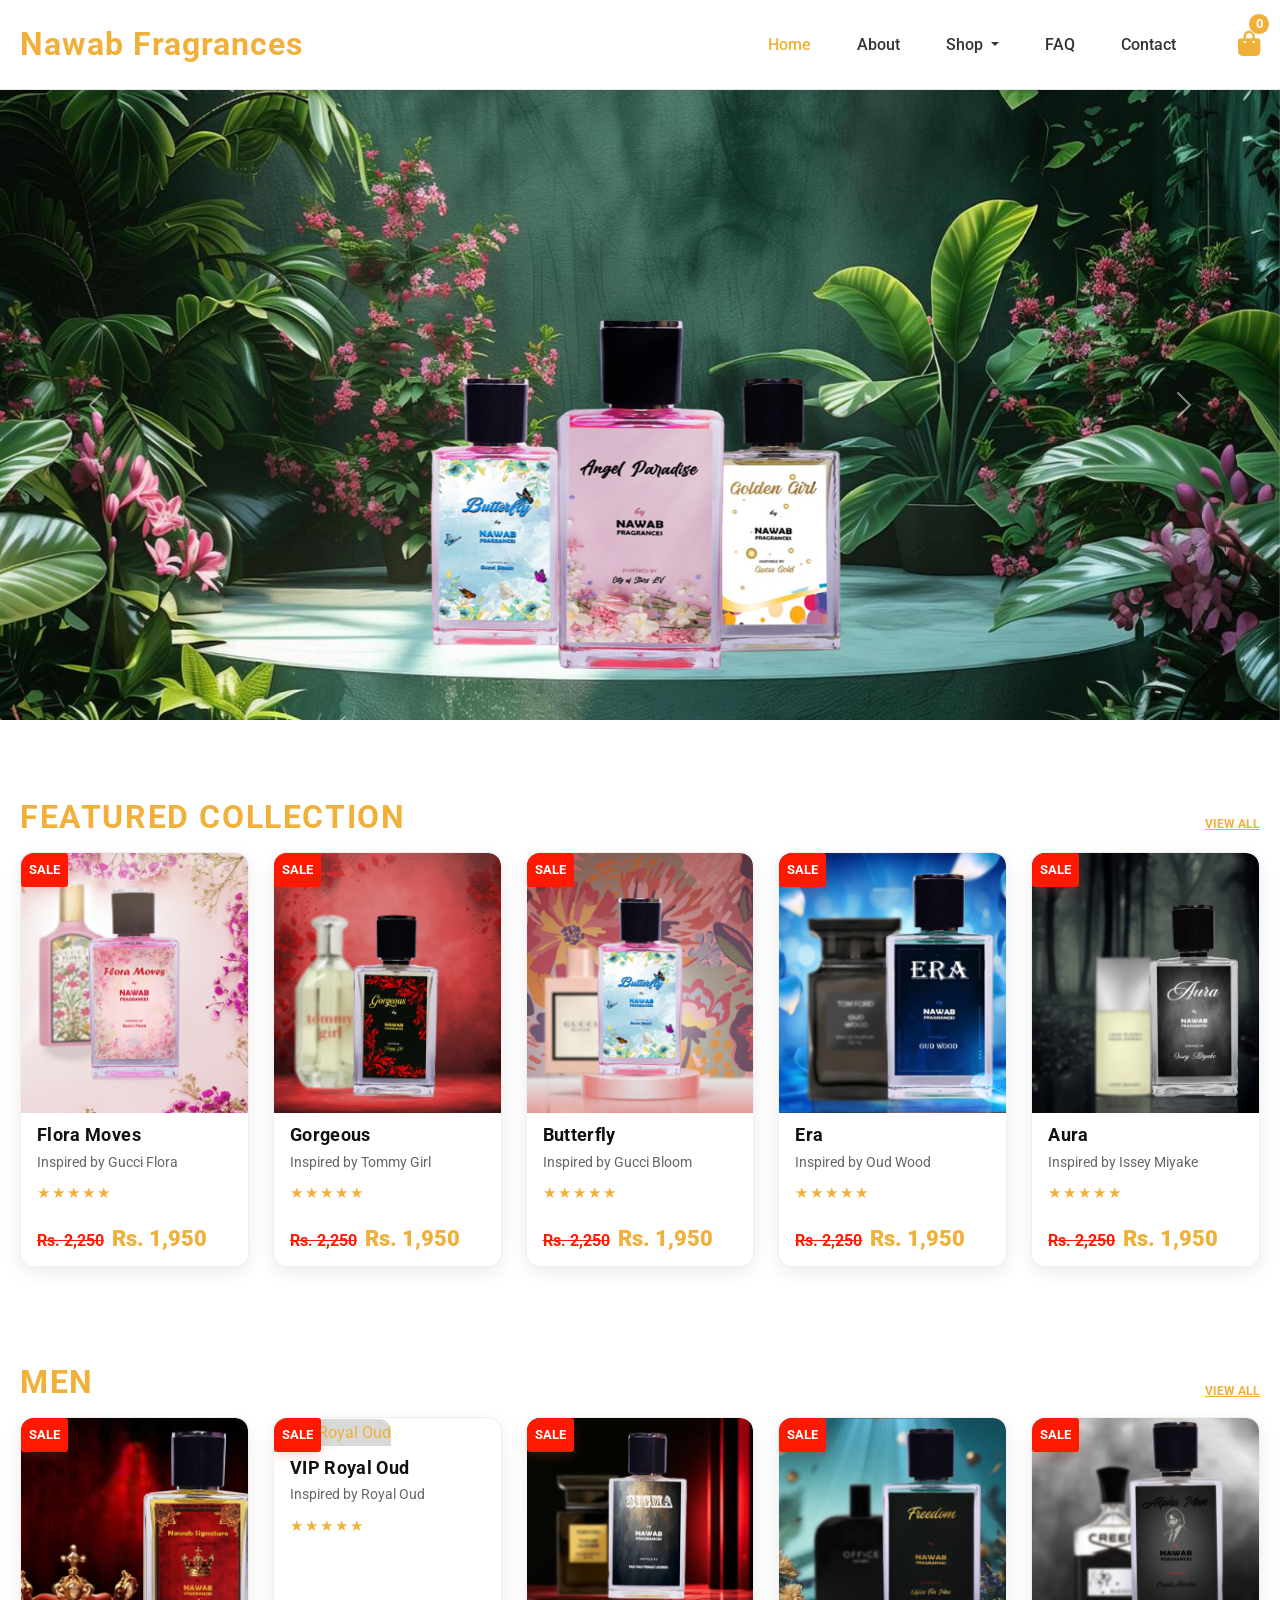
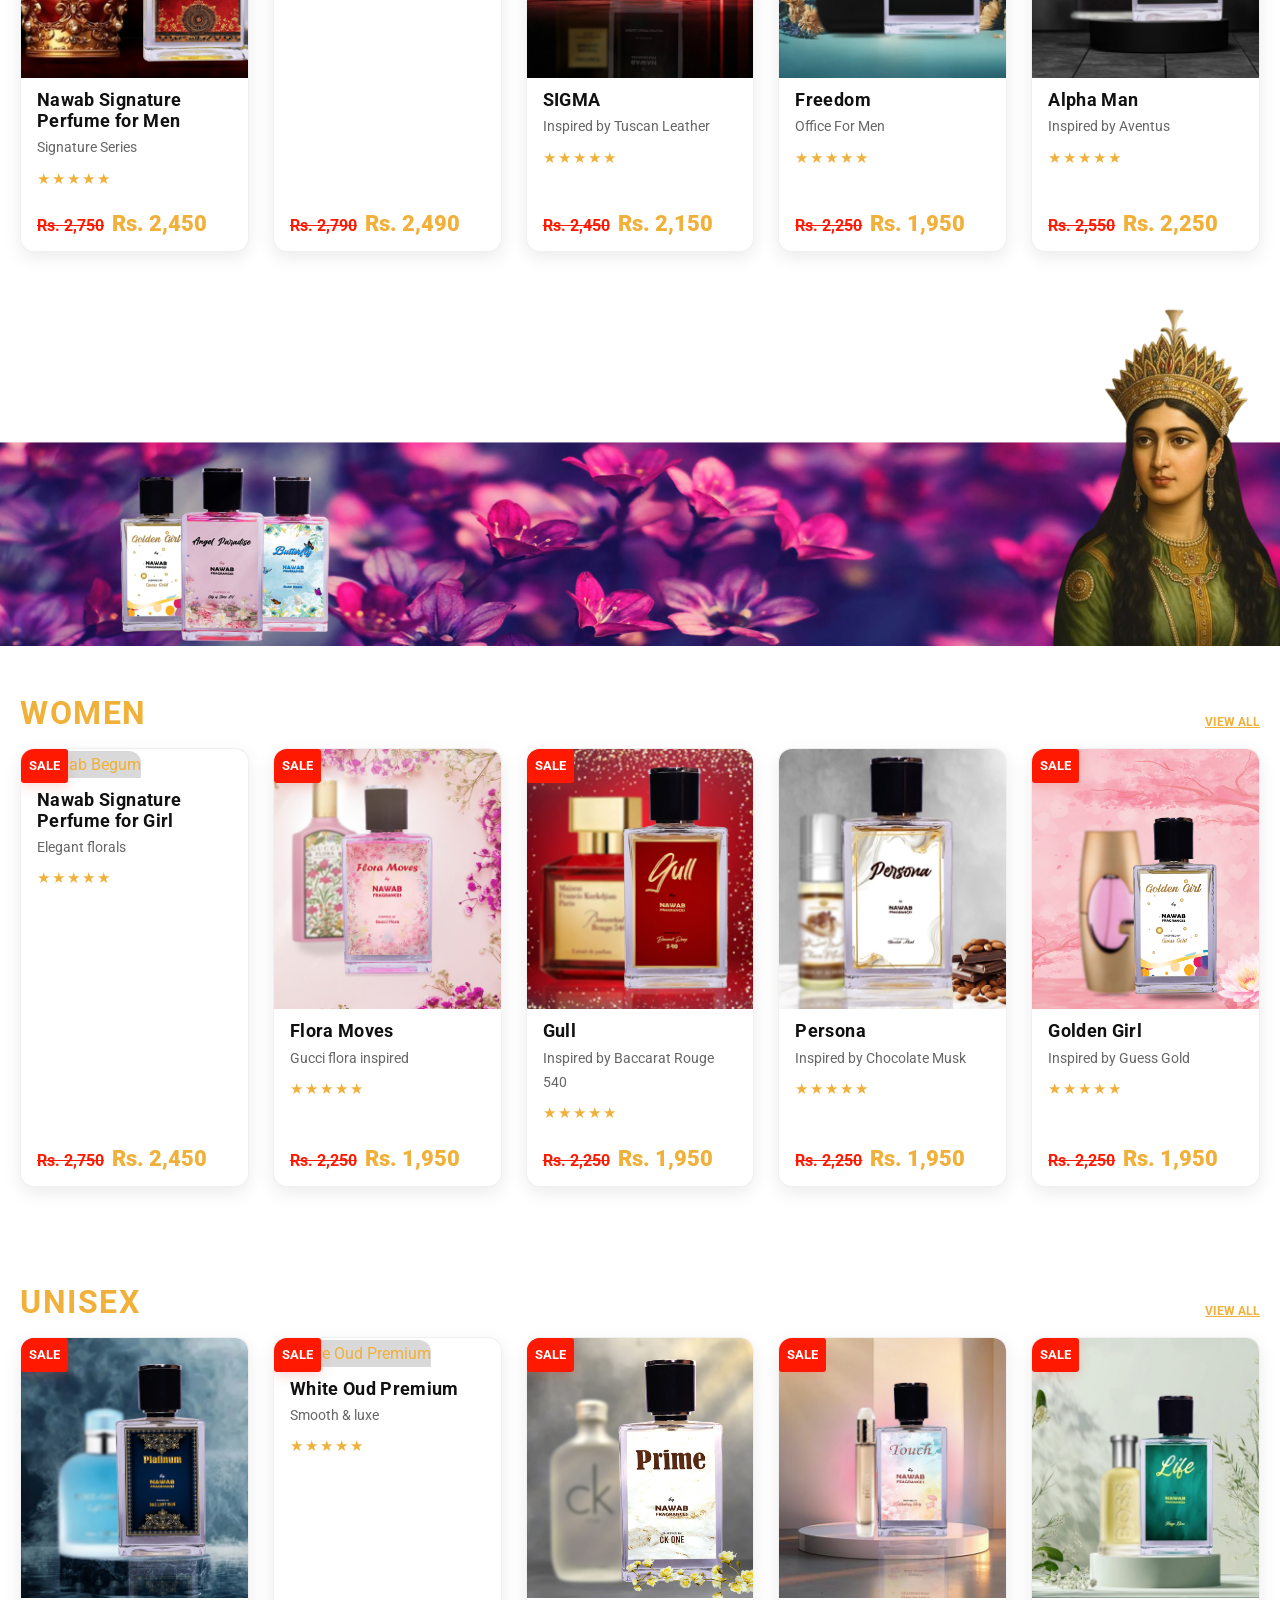
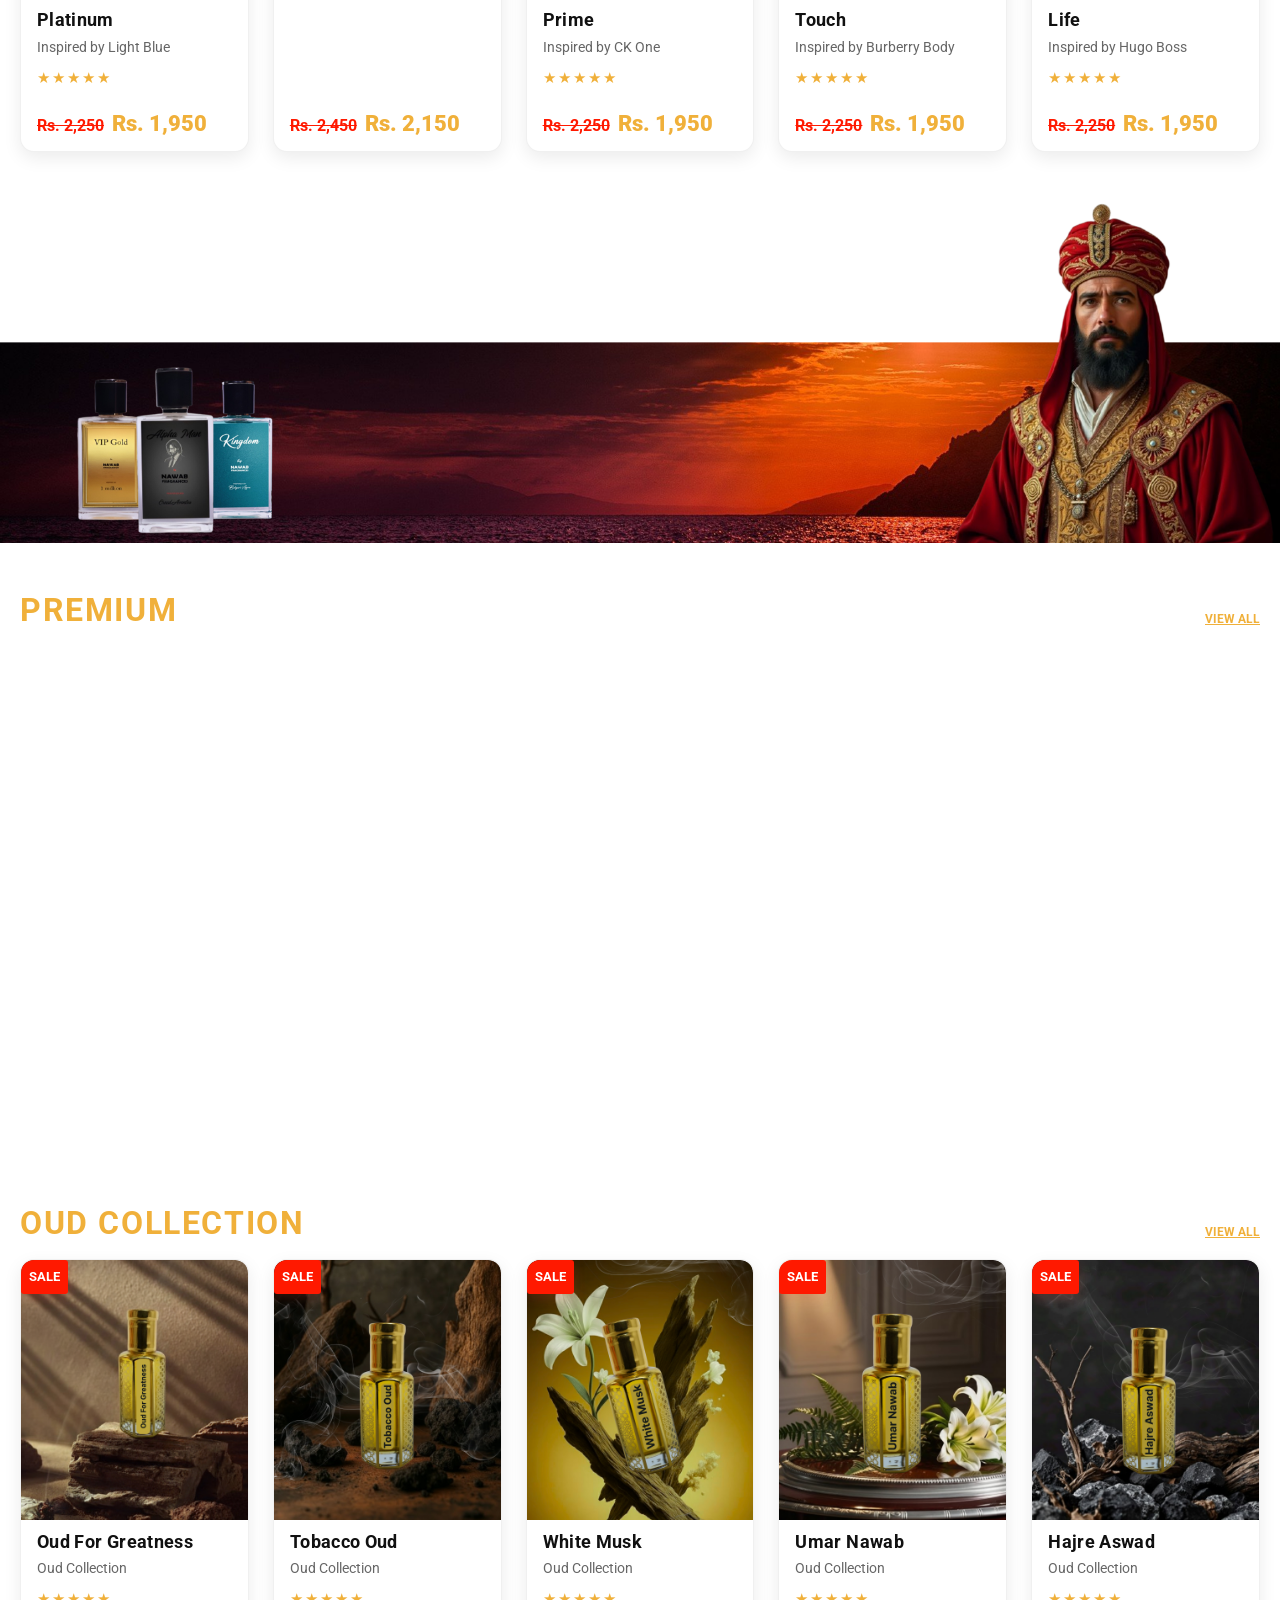
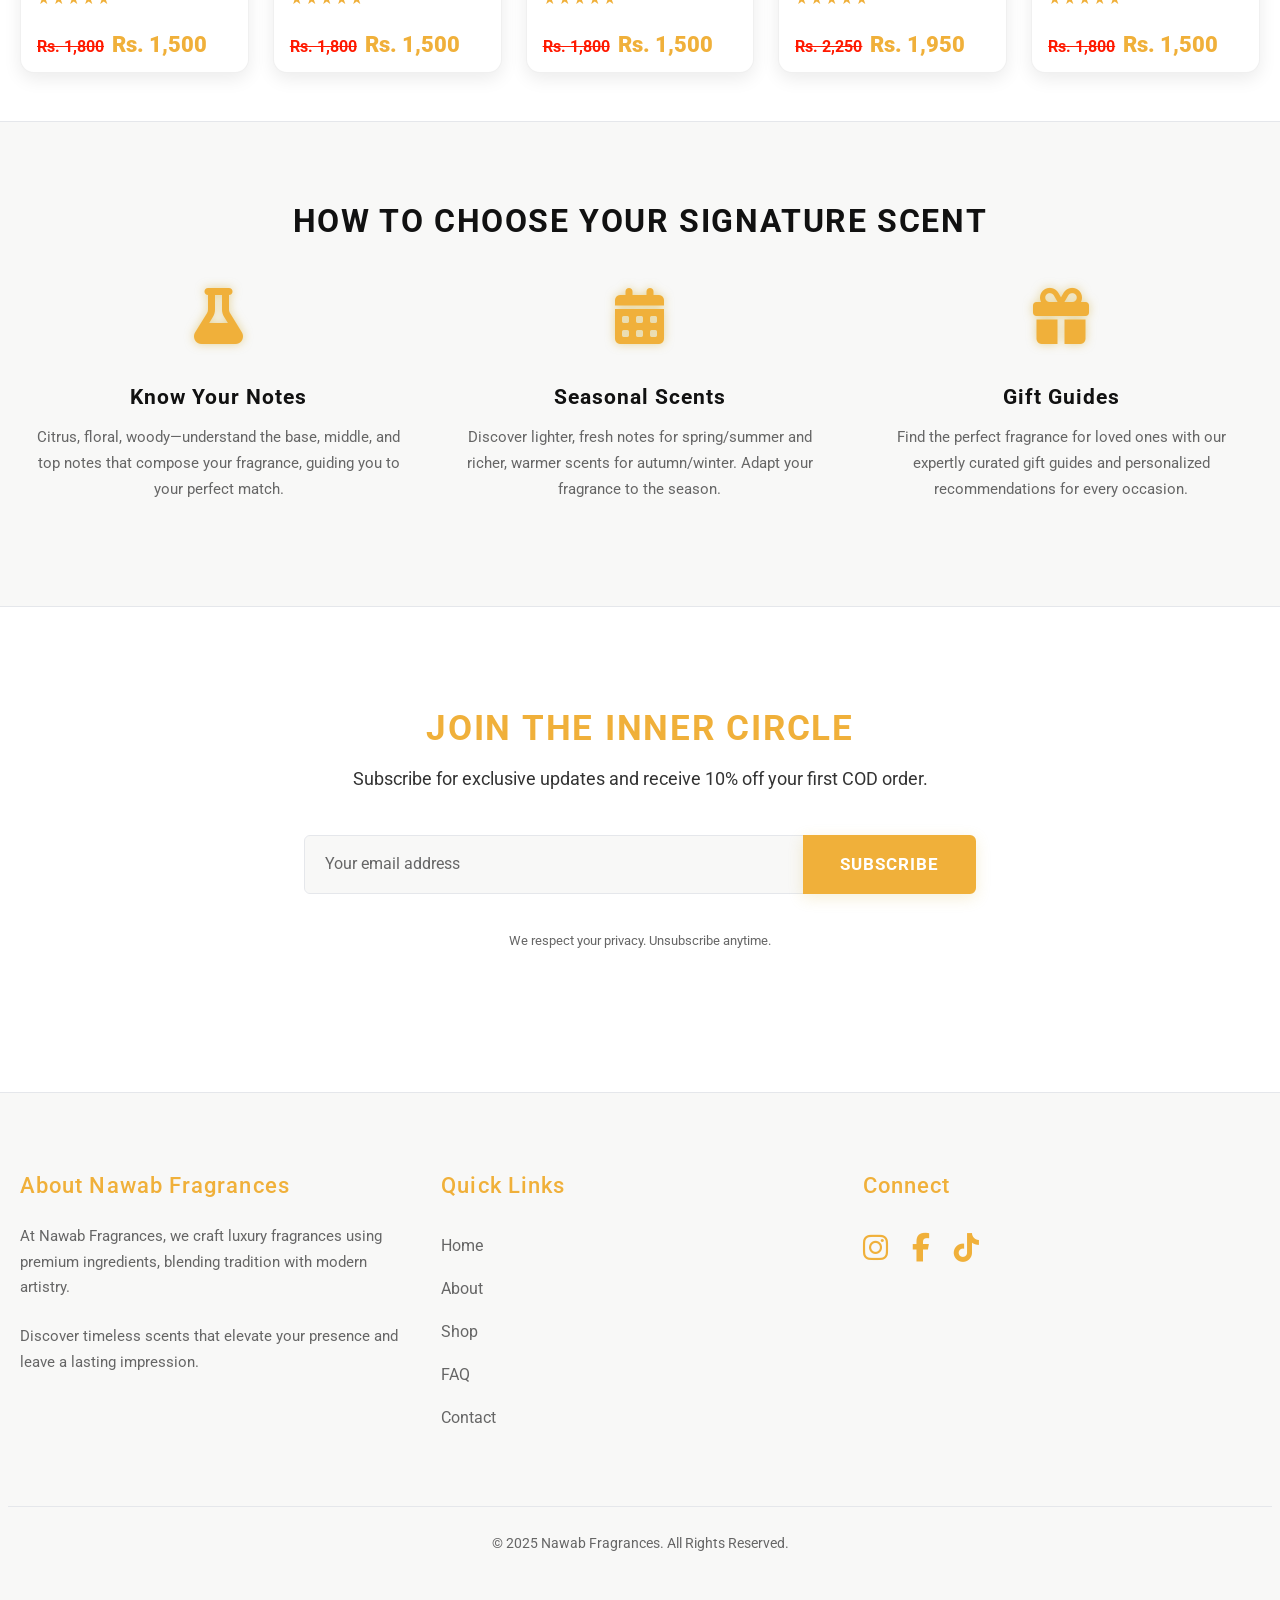
==== commit 1a610cf3: "order confirmation email update and add four new products" ====
--- a/index.html
+++ b/index.html
@@ -486,20 +486,20 @@
                             </div>
                             <a href="/product.html?id=time-less-no4"><img src="assets/timeless.jpg" alt="Timeless" class="img-fluid" loading="lazy"></a>
                             <h3 class="product-name">Timeless</h3>
-                            <p class="product-desc">Inspired by Signature Blend</p>
+                            <p class="product-desc">Inspired by Thomas Kosmala No.4</p>
                             <h4 class="product-price">Rs. 1,950</h4>
                         </div>
                     </div>
                     <div class="col">
                         <div class="product-card text-center">
                             <div class="floating-actions">
-                                <button class="fabtn quick-view-btn" data-bs-toggle="modal" data-bs-target="#quickViewModal" data-product-id="kingdom-bvlgari-aqva" aria-label="Quick View"><i class="fas fa-search"></i></button>
-                                <button class="fabtn add-to-cart-btn" data-product-id="kingdom-bvlgari-aqva" aria-label="Add to Cart"><i class="fas fa-plus"></i></button>
-                            </div>
-                            <a href="/product.html?id=kingdom-bvlgari-aqva"><img src="assets/kingdom.jpg" alt="Kingdom" class="img-fluid" loading="lazy"></a>
-                            <h3 class="product-name">Kingdom</h3>
-                            <p class="product-desc">Inspired by Bvlgari</p>
-                            <h4 class="product-price">Rs. 1,950</h4>
+                                <button class="fabtn quick-view-btn" data-bs-toggle="modal" data-bs-target="#quickViewModal" data-product-id="swag" aria-label="Quick View"><i class="fas fa-search"></i></button>
+                                <button class="fabtn add-to-cart-btn" data-product-id="swag" aria-label="Add to Cart"><i class="fas fa-plus"></i></button>
+                            </div>
+                            <a href="/product.html?id=swag"><img src="assets/swag.jpeg" alt="Swag" class="img-fluid" loading="lazy"></a>
+                            <h3 class="product-name">Swag</h3>
+                            <p class="product-desc">SWAG by Nawab Fragrance is a Woody Aromatic fragrance for men.</p>
+                            <h4 class="product-price">Rs. 2,450</h4>
                         </div>
                     </div>
                     <div class="col">
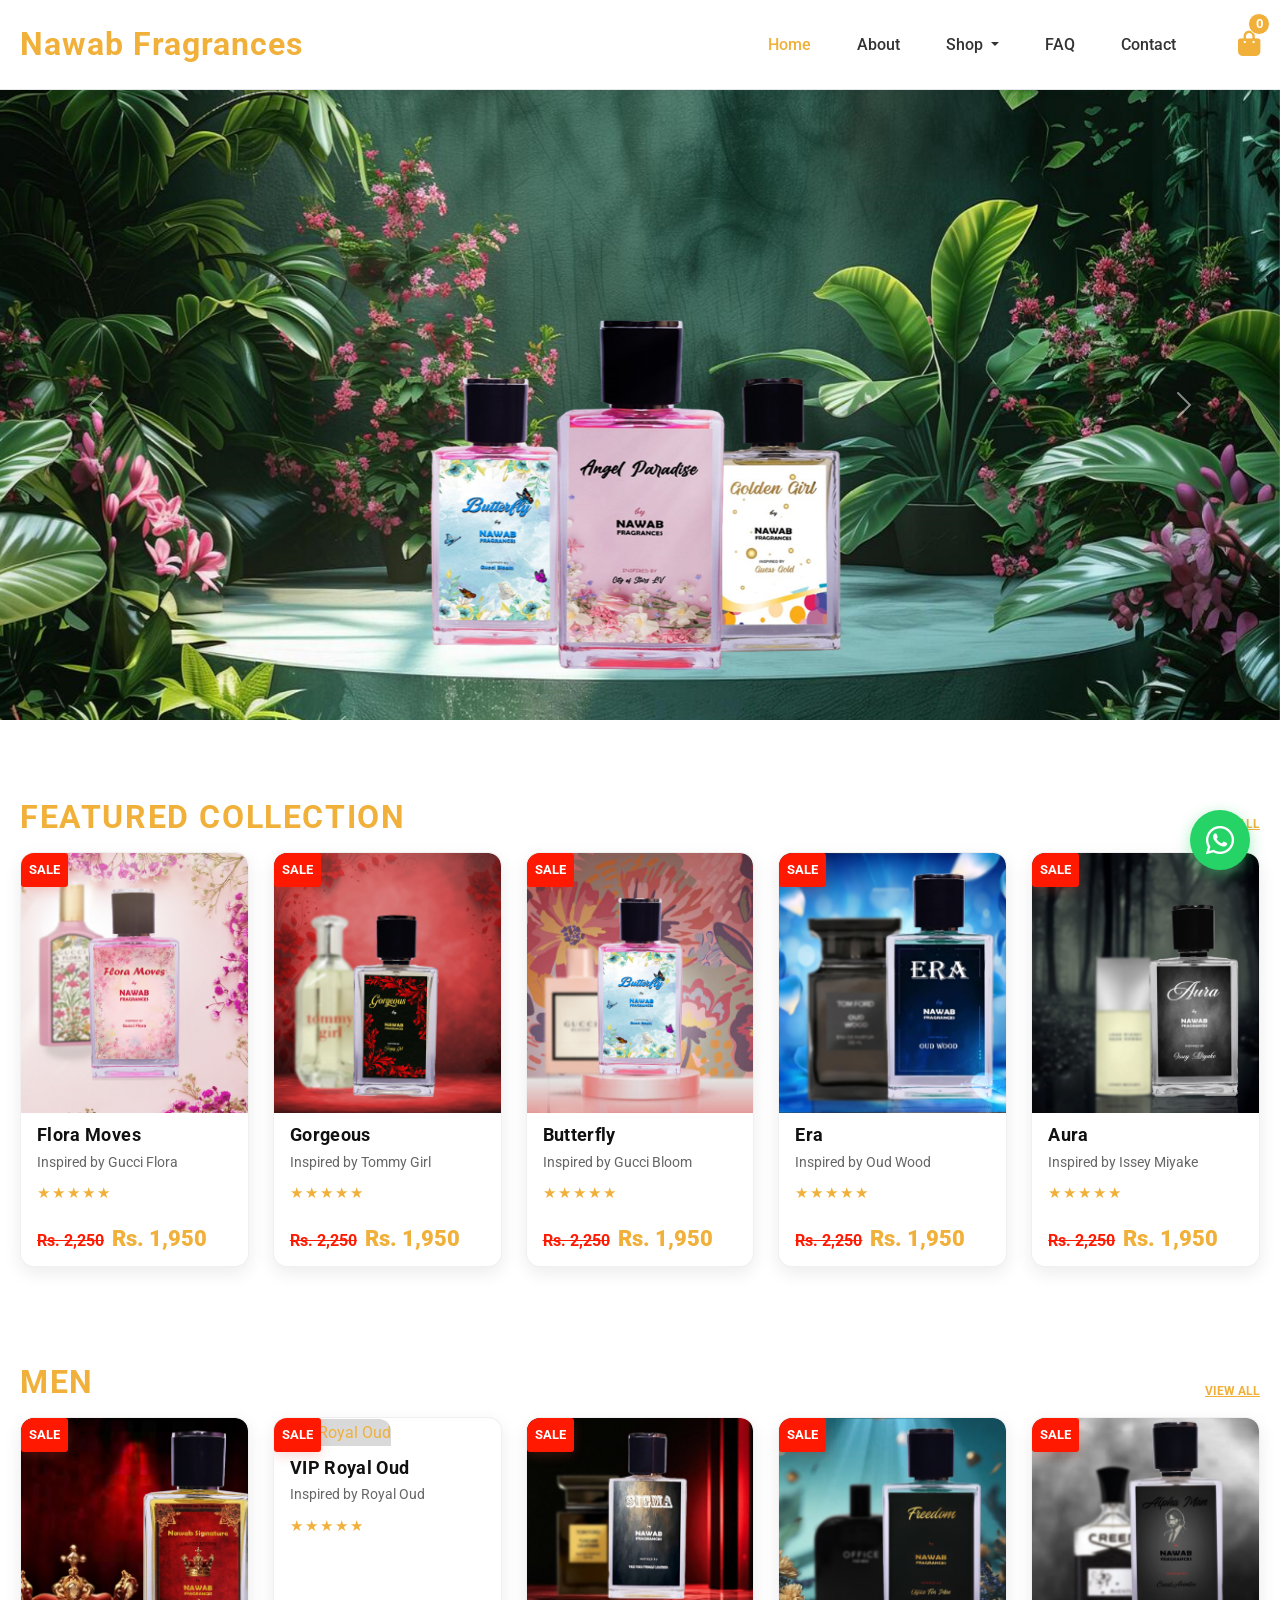
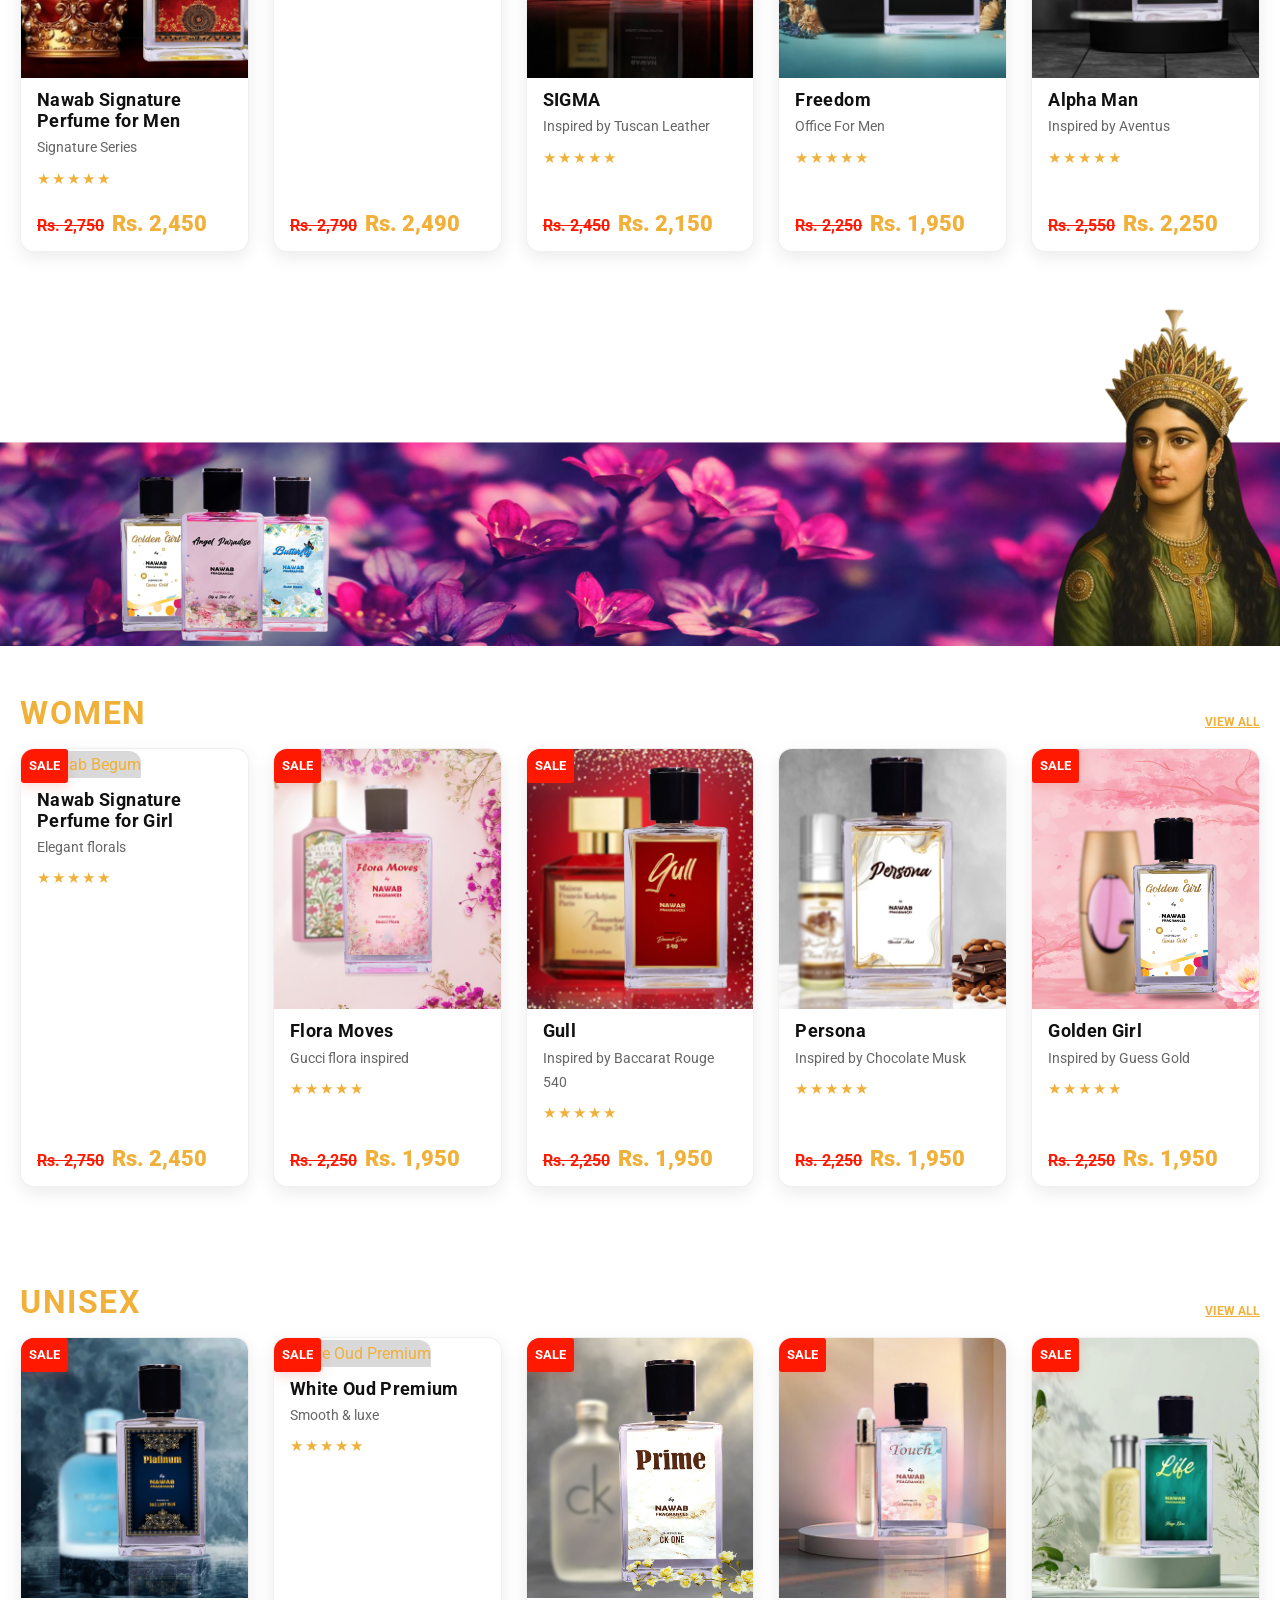
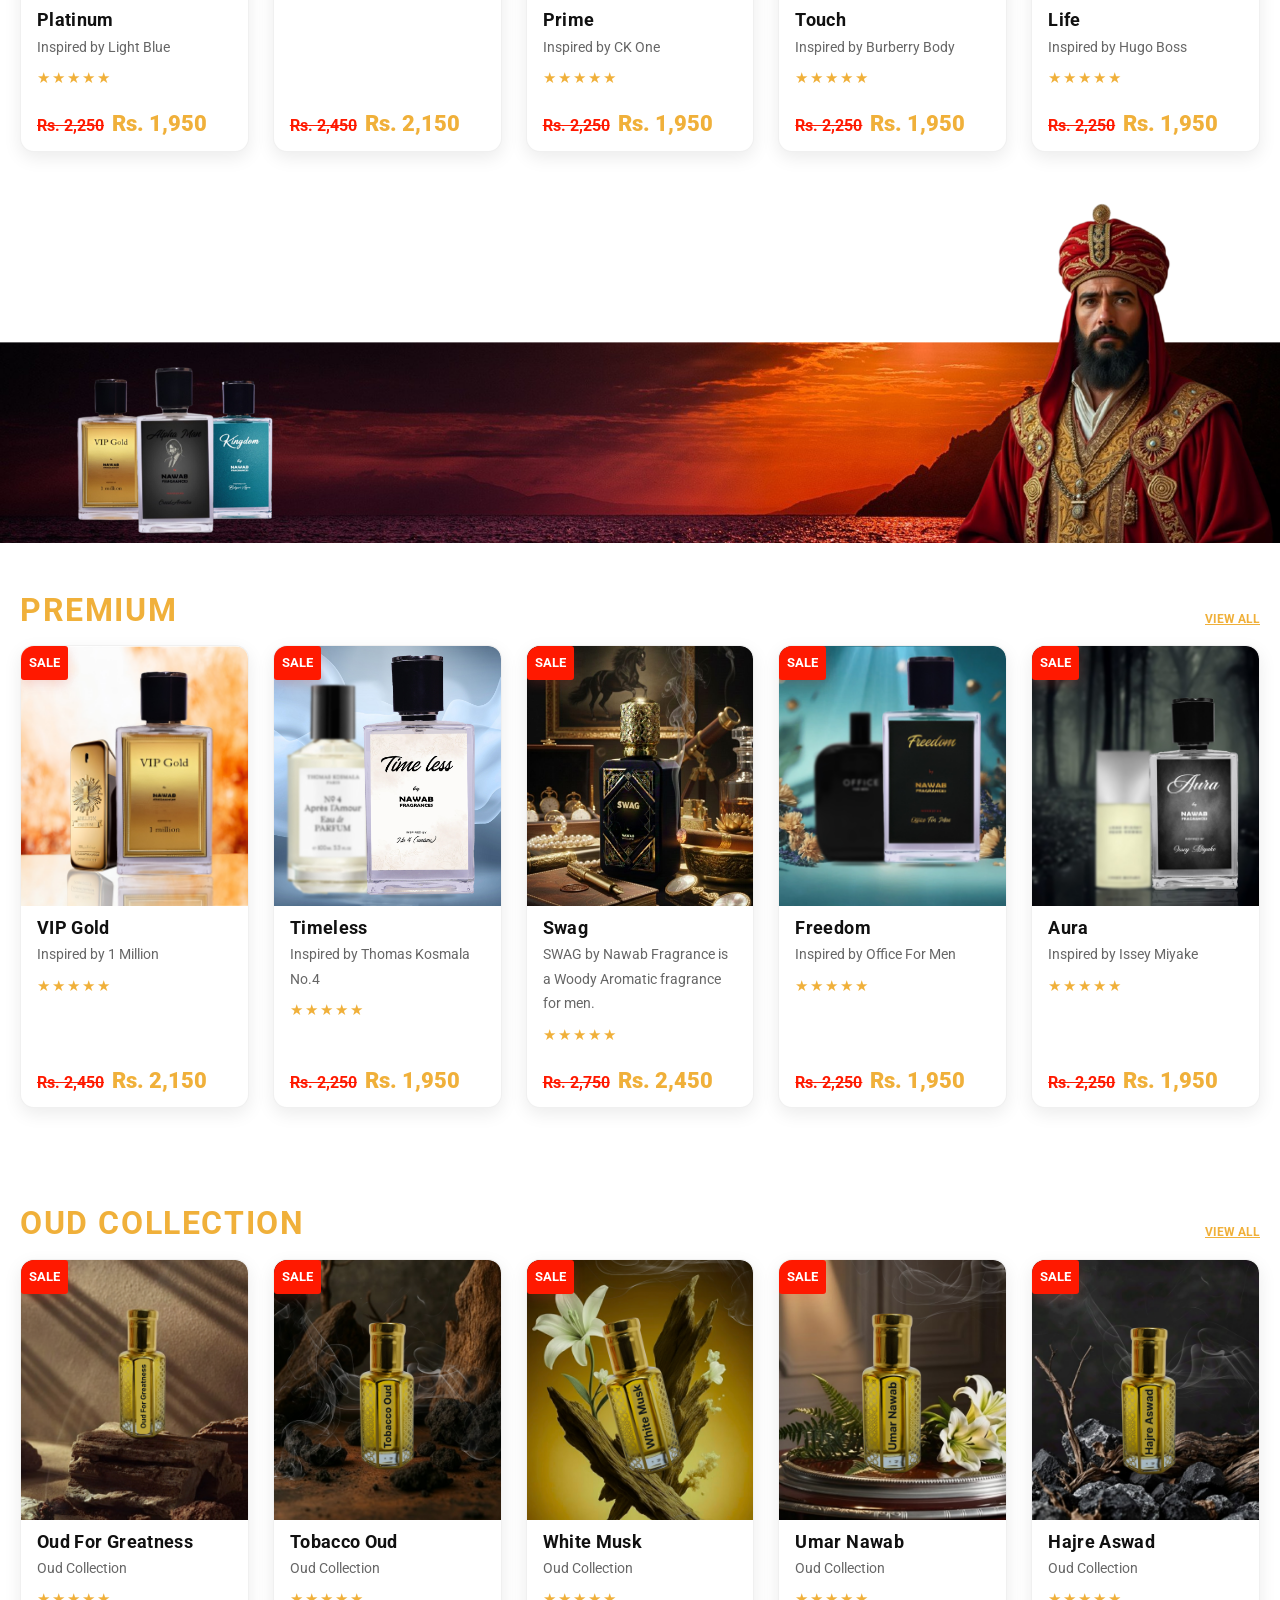
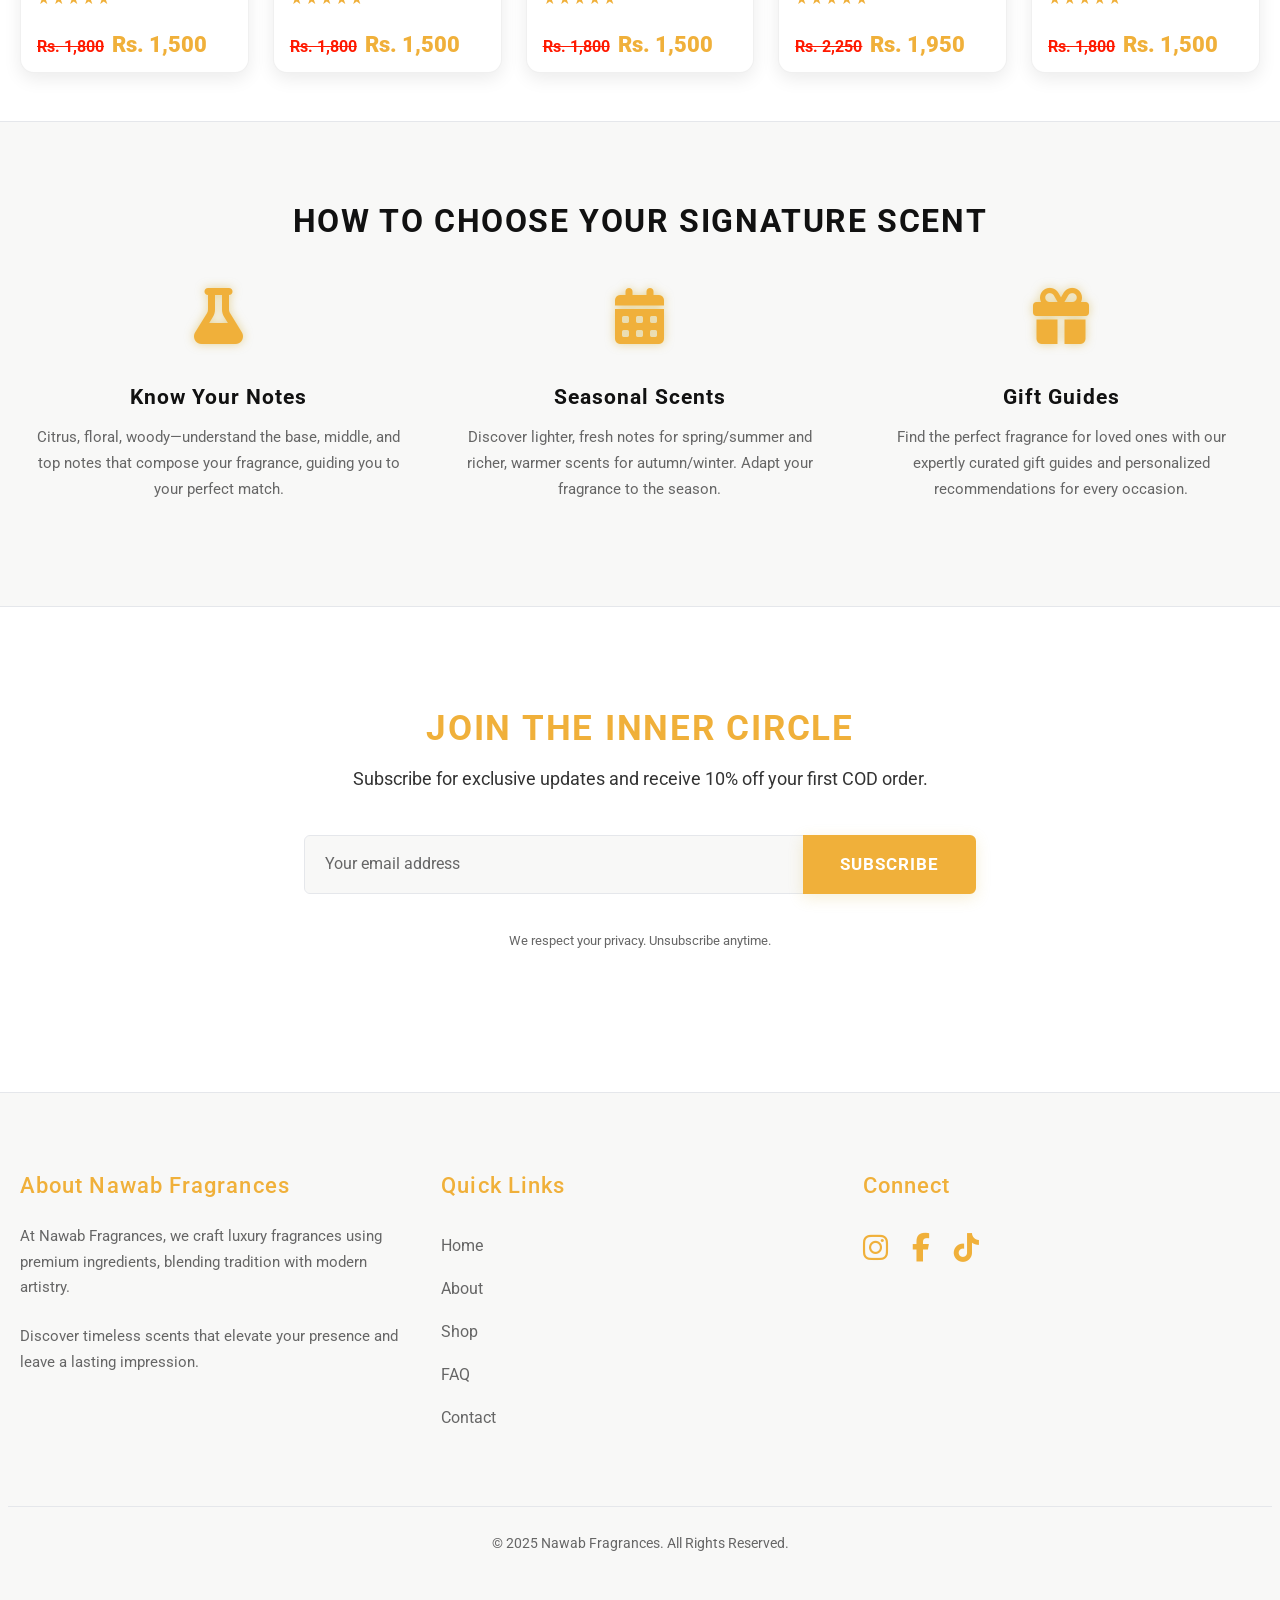
==== commit 7a72eb02: "Add whatsapp feature in all pages" ====
--- a/index.html
+++ b/index.html
@@ -1,20 +1,27 @@
 <!DOCTYPE html>
 <html lang="en">
+
 <head>
     <meta charset="UTF-8">
     <meta name="viewport" content="width=device-width, initial-scale=1">
     <title>Nawab Fragrances - Discover Timeless Scents</title>
     <link rel="icon" type="image/x-icon" href="/assets/Title.png">
-    <meta name="description" content="Discover exquisite perfumes curated by Nawab Fragrances, blending tradition with innovation. Shop our luxury fragrances with Cash on Delivery.">
+    <meta name="description"
+        content="Discover exquisite perfumes curated by Nawab Fragrances, blending tradition with innovation. Shop our luxury fragrances with Cash on Delivery.">
     <meta property="og:title" content="Nawab Fragrances - Luxury Fragrances">
-    <meta property="og:description" content="Exquisite perfumes for the modern connoisseur, handcrafted with premium ingredients.">
-    <meta property="og:image" content="https://images.unsplash.com/photo-1627914619391-4566c303f26f?q=80&w=1770&auto=format&fit=crop&ixlib=rb-4.0.3&ixid=M3wxMjA3fDB8MHxwaG90by1wYWdlfHx8fGVufDB8fHx8fA%3D%3D"> <!-- Replace with your 1200x630 lifestyle shot -->
+    <meta property="og:description"
+        content="Exquisite perfumes for the modern connoisseur, handcrafted with premium ingredients.">
+    <meta property="og:image"
+        content="https://images.unsplash.com/photo-1627914619391-4566c303f26f?q=80&w=1770&auto=format&fit=crop&ixlib=rb-4.0.3&ixid=M3wxMjA3fDB8MHxwaG90by1wYWdlfHx8fGVufDB8fHx8fA%3D%3D">
+    <!-- Replace with your 1200x630 lifestyle shot -->
     <meta property="og:url" content="https://www.nawabfragrances.pk/">
     <meta name="twitter:card" content="summary_large_image">
     <!-- Favicon -->
     <link rel="icon" href="assets/favicon.png" type="image/png">
     <!-- Google Fonts -->
-    <link href="https://fonts.googleapis.com/css2?family=Playfair+Display:wght@400;500;700&family=Roboto:wght@400;500;700&display=swap" rel="stylesheet">
+    <link
+        href="https://fonts.googleapis.com/css2?family=Playfair+Display:wght@400;500;700&family=Roboto:wght@400;500;700&display=swap"
+        rel="stylesheet">
     <!-- Bootstrap CSS -->
     <link href="https://cdn.jsdelivr.net/npm/bootstrap@5.3.3/dist/css/bootstrap.min.css" rel="stylesheet">
     <!-- Font Awesome CSS -->
@@ -25,16 +32,18 @@
     <script async src="https://www.googletagmanager.com/gtag/js?id=UA-XXXXX-Y"></script>
     <script>
         window.dataLayer = window.dataLayer || [];
-        function gtag(){dataLayer.push(arguments);}
+        function gtag() { dataLayer.push(arguments); }
         gtag('js', new Date());
         gtag('config', 'UA-XXXXX-Y');
     </script>
 </head>
+
 <body>
     <!-- Header (Global) -->
     <header class="navbar navbar-expand-lg fixed-top">
         <div class="container-fluid main-content">
-            <button class="navbar-toggler" type="button" data-bs-toggle="collapse" data-bs-target="#navbarNav" aria-controls="navbarNav" aria-expanded="false" aria-label="Toggle navigation">
+            <button class="navbar-toggler" type="button" data-bs-toggle="collapse" data-bs-target="#navbarNav"
+                aria-controls="navbarNav" aria-expanded="false" aria-label="Toggle navigation">
                 <span class="navbar-toggler-icon"></span>
             </button>
             <a class="navbar-brand" href="/">Nawab Fragrances</a>
@@ -47,12 +56,15 @@
                         <a class="nav-link" href="/about.html">About</a>
                     </li>
                     <li class="nav-item dropdown">
-                        <a class="nav-link dropdown-toggle" href="/shop.html" id="shopDropdown" role="button" data-bs-toggle="dropdown" aria-expanded="false">
+                        <a class="nav-link dropdown-toggle" href="/shop.html" id="shopDropdown" role="button"
+                            data-bs-toggle="dropdown" aria-expanded="false">
                             Shop
                         </a>
                         <ul class="dropdown-menu" aria-labelledby="shopDropdown">
                             <li><a class="dropdown-item" href="/shop.html">View All</a></li>
-                            <li><hr class="dropdown-divider"></li>
+                            <li>
+                                <hr class="dropdown-divider">
+                            </li>
                             <li><a class="dropdown-item" href="/men.html">Men</a></li>
                             <li><a class="dropdown-item" href="/women.html">Women</a></li>
                             <li><a class="dropdown-item" href="/unisex.html">Unisex</a></li>
@@ -105,29 +117,31 @@
             </div>
         </section> -->
 
-<section class="hero-section">
-<div id="carouselExampleFade" class="carousel slide carousel-fade hero-section">
-  <div class="carousel-inner">
-    <div class="carousel-item active">
-      <img src="assets/NEW.png" class="d-block w-100" alt="...">
-    </div>
-    <div class="carousel-item">
-      <img src="assets/NEW1.png" class="d-block w-100" alt="...">
-    </div>
-    <div class="carousel-item">
-      <img src="assets/NEW2.png" class="d-block w-100" alt="...">
-    </div>
-  </div>
-  <button class="carousel-control-prev" type="button" data-bs-target="#carouselExampleFade" data-bs-slide="prev">
-    <span class="carousel-control-prev-icon" aria-hidden="true"></span>
-    <span class="visually-hidden">Previous</span>
-  </button>
-  <button class="carousel-control-next" type="button" data-bs-target="#carouselExampleFade" data-bs-slide="next">
-    <span class="carousel-control-next-icon" aria-hidden="true"></span>
-    <span class="visually-hidden">Next</span>
-  </button>
-</div>
-</section>
+        <section class="hero-section">
+            <div id="carouselExampleFade" class="carousel slide carousel-fade hero-section">
+                <div class="carousel-inner">
+                    <div class="carousel-item active">
+                        <img src="assets/NEW.png" class="d-block w-100" alt="...">
+                    </div>
+                    <div class="carousel-item">
+                        <img src="assets/NEW1.png" class="d-block w-100" alt="...">
+                    </div>
+                    <div class="carousel-item">
+                        <img src="assets/NEW2.png" class="d-block w-100" alt="...">
+                    </div>
+                </div>
+                <button class="carousel-control-prev" type="button" data-bs-target="#carouselExampleFade"
+                    data-bs-slide="prev">
+                    <span class="carousel-control-prev-icon" aria-hidden="true"></span>
+                    <span class="visually-hidden">Previous</span>
+                </button>
+                <button class="carousel-control-next" type="button" data-bs-target="#carouselExampleFade"
+                    data-bs-slide="next">
+                    <span class="carousel-control-next-icon" aria-hidden="true"></span>
+                    <span class="visually-hidden">Next</span>
+                </button>
+            </div>
+        </section>
 
         <!-- Featured Collection -->
         <section class="featured-collection py-5" id="featured">
@@ -145,14 +159,20 @@
                     <div class="col">
                         <div class="product-card text-center">
                             <div class="floating-actions">
-                                <button class="fabtn quick-view-btn" data-bs-toggle="modal" data-bs-target="#quickViewModal" data-product-id="flora-moves-gucci-flora" aria-label="Quick View"><i class="fas fa-search"></i></button>
-                                <button class="fabtn add-to-cart-btn" data-product-id="flora-moves-gucci-flora" aria-label="Add to Cart"><i class="fas fa-plus"></i></button>
-                            </div>
-                            <a href="/product.html?id=flora-moves-gucci-flora"><img src="assets/flora-moves-gucci-flora.jpg" alt="Flora Moves" class="img-fluid" loading="lazy"></a>
+                                <button class="fabtn quick-view-btn" data-bs-toggle="modal"
+                                    data-bs-target="#quickViewModal" data-product-id="flora-moves-gucci-flora"
+                                    aria-label="Quick View"><i class="fas fa-search"></i></button>
+                                <button class="fabtn add-to-cart-btn" data-product-id="flora-moves-gucci-flora"
+                                    aria-label="Add to Cart"><i class="fas fa-plus"></i></button>
+                            </div>
+                            <a href="/product.html?id=flora-moves-gucci-flora"><img
+                                    src="assets/flora-moves-gucci-flora.jpg" alt="Flora Moves" class="img-fluid"
+                                    loading="lazy"></a>
                             <h3 class="product-name">Flora Moves</h3>
                             <p class="product-desc">Inspired by Gucci Flora</p>
                             <div class="sale-badge">Sale</div>
-                            <div class="price-block"><span class="original-price">Rs. 2,250</span> <span class="sale-price">Rs. 1,950</span></div>
+                            <div class="price-block"><span class="original-price">Rs. 2,250</span> <span
+                                    class="sale-price">Rs. 1,950</span></div>
                             <!-- <a href="/product.html?id=flora-moves-gucci-flora" class="btn btn-outline-gold mt-2">View Details</a> -->
                         </div>
                     </div>
@@ -160,56 +180,76 @@
                     <div class="col">
                         <div class="product-card text-center">
                             <div class="floating-actions">
-                                <button class="fabtn quick-view-btn" data-bs-toggle="modal" data-bs-target="#quickViewModal" data-product-id="gorgeous-tommy-girl" aria-label="Quick View"><i class="fas fa-search"></i></button>
-                                <button class="fabtn add-to-cart-btn" data-product-id="gorgeous-tommy-girl" aria-label="Add to Cart"><i class="fas fa-plus"></i></button>
-                            </div>
-                            <a href="/product.html?id=gorgeous-tommy-girl"><img src="assets/gorgeous-tommy-girl.jpg" alt="Gorgeous" class="img-fluid" loading="lazy"></a>
+                                <button class="fabtn quick-view-btn" data-bs-toggle="modal"
+                                    data-bs-target="#quickViewModal" data-product-id="gorgeous-tommy-girl"
+                                    aria-label="Quick View"><i class="fas fa-search"></i></button>
+                                <button class="fabtn add-to-cart-btn" data-product-id="gorgeous-tommy-girl"
+                                    aria-label="Add to Cart"><i class="fas fa-plus"></i></button>
+                            </div>
+                            <a href="/product.html?id=gorgeous-tommy-girl"><img src="assets/gorgeous-tommy-girl.jpg"
+                                    alt="Gorgeous" class="img-fluid" loading="lazy"></a>
                             <h3 class="product-name">Gorgeous</h3>
                             <p class="product-desc">Inspired by Tommy Girl</p>
                             <div class="sale-badge">Sale</div>
-                            <div class="price-block"><span class="original-price">Rs. 2,250</span> <span class="sale-price">Rs. 1,950</span></div>
+                            <div class="price-block"><span class="original-price">Rs. 2,250</span> <span
+                                    class="sale-price">Rs. 1,950</span></div>
                         </div>
                     </div>
                     <!-- Product Card 3 -->
                     <div class="col">
                         <div class="product-card text-center">
                             <div class="floating-actions">
-                                <button class="fabtn quick-view-btn" data-bs-toggle="modal" data-bs-target="#quickViewModal" data-product-id="butterfly-gucci-bloom" aria-label="Quick View"><i class="fas fa-search"></i></button>
-                                <button class="fabtn add-to-cart-btn" data-product-id="butterfly-gucci-bloom" aria-label="Add to Cart"><i class="fas fa-plus"></i></button>
-                            </div>
-                            <a href="/product.html?id=butterfly-gucci-bloom"><img src="assets/butterfly-gucci-bloom.jpg" alt="Butterfly" class="img-fluid" loading="lazy"></a>
+                                <button class="fabtn quick-view-btn" data-bs-toggle="modal"
+                                    data-bs-target="#quickViewModal" data-product-id="butterfly-gucci-bloom"
+                                    aria-label="Quick View"><i class="fas fa-search"></i></button>
+                                <button class="fabtn add-to-cart-btn" data-product-id="butterfly-gucci-bloom"
+                                    aria-label="Add to Cart"><i class="fas fa-plus"></i></button>
+                            </div>
+                            <a href="/product.html?id=butterfly-gucci-bloom"><img src="assets/butterfly-gucci-bloom.jpg"
+                                    alt="Butterfly" class="img-fluid" loading="lazy"></a>
                             <h3 class="product-name">Butterfly</h3>
                             <p class="product-desc">Inspired by Gucci Bloom</p>
                             <div class="sale-badge">Sale</div>
-                            <div class="price-block"><span class="original-price">Rs. 2,250</span> <span class="sale-price">Rs. 1,950</span></div>
+                            <div class="price-block"><span class="original-price">Rs. 2,250</span> <span
+                                    class="sale-price">Rs. 1,950</span></div>
                         </div>
                     </div>
                     <!-- Product Card 4 -->
                     <div class="col">
                         <div class="product-card text-center">
                             <div class="floating-actions">
-                                <button class="fabtn quick-view-btn" data-bs-toggle="modal" data-bs-target="#quickViewModal" data-product-id="era-oud-wood" aria-label="Quick View"><i class="fas fa-search"></i></button>
-                                <button class="fabtn add-to-cart-btn" data-product-id="era-oud-wood" aria-label="Add to Cart"><i class="fas fa-plus"></i></button>
-                            </div>
-                            <a href="/product.html?id=era-oud-wood"><img src="assets/era.jpg" alt="Era" class="img-fluid" loading="lazy"></a>
+                                <button class="fabtn quick-view-btn" data-bs-toggle="modal"
+                                    data-bs-target="#quickViewModal" data-product-id="era-oud-wood"
+                                    aria-label="Quick View"><i class="fas fa-search"></i></button>
+                                <button class="fabtn add-to-cart-btn" data-product-id="era-oud-wood"
+                                    aria-label="Add to Cart"><i class="fas fa-plus"></i></button>
+                            </div>
+                            <a href="/product.html?id=era-oud-wood"><img src="assets/era.jpg" alt="Era"
+                                    class="img-fluid" loading="lazy"></a>
                             <h3 class="product-name">Era</h3>
                             <p class="product-desc">Inspired by Oud Wood</p>
                             <div class="sale-badge">Sale</div>
-                            <div class="price-block"><span class="original-price">Rs. 2,250</span> <span class="sale-price">Rs. 1,950</span></div>
+                            <div class="price-block"><span class="original-price">Rs. 2,250</span> <span
+                                    class="sale-price">Rs. 1,950</span></div>
                         </div>
                     </div>
                     <!-- Product Card 5 -->
                     <div class="col">
                         <div class="product-card text-center">
                             <div class="floating-actions">
-                                <button class="fabtn quick-view-btn" data-bs-toggle="modal" data-bs-target="#quickViewModal" data-product-id="aura-issey-miyake" aria-label="Quick View"><i class="fas fa-search"></i></button>
-                                <button class="fabtn add-to-cart-btn" data-product-id="aura-issey-miyake" aria-label="Add to Cart"><i class="fas fa-plus"></i></button>
-                            </div>
-                            <a href="/product.html?id=aura-issey-miyake"><img src="assets/aura.jpg" alt="Aura" class="img-fluid" loading="lazy"></a>
+                                <button class="fabtn quick-view-btn" data-bs-toggle="modal"
+                                    data-bs-target="#quickViewModal" data-product-id="aura-issey-miyake"
+                                    aria-label="Quick View"><i class="fas fa-search"></i></button>
+                                <button class="fabtn add-to-cart-btn" data-product-id="aura-issey-miyake"
+                                    aria-label="Add to Cart"><i class="fas fa-plus"></i></button>
+                            </div>
+                            <a href="/product.html?id=aura-issey-miyake"><img src="assets/aura.jpg" alt="Aura"
+                                    class="img-fluid" loading="lazy"></a>
                             <h3 class="product-name">Aura</h3>
                             <p class="product-desc">Inspired by Issey Miyake</p>
                             <div class="sale-badge">Sale</div>
-                            <div class="price-block"><span class="original-price">Rs. 2,250</span> <span class="sale-price">Rs. 1,950</span></div>
+                            <div class="price-block"><span class="original-price">Rs. 2,250</span> <span
+                                    class="sale-price">Rs. 1,950</span></div>
                         </div>
                     </div>
                 </div>
@@ -227,66 +267,91 @@
                     <div class="col">
                         <div class="product-card text-center">
                             <div class="floating-actions">
-                                <button class="fabtn quick-view-btn" data-bs-toggle="modal" data-bs-target="#quickViewModal" data-product-id="nawab-signature-men" aria-label="Quick View"><i class="fas fa-search"></i></button>
-                                <button class="fabtn add-to-cart-btn" data-product-id="nawab-signature-men" aria-label="Add to Cart"><i class="fas fa-plus"></i></button>
-                            </div>
-                            <a href="/product.html?id=nawab-signature-men"><img src="assets/Nawab-Signature-Men.jpg" alt="Nawab Signature Perfume for Men" class="img-fluid" loading="lazy"></a>
+                                <button class="fabtn quick-view-btn" data-bs-toggle="modal"
+                                    data-bs-target="#quickViewModal" data-product-id="nawab-signature-men"
+                                    aria-label="Quick View"><i class="fas fa-search"></i></button>
+                                <button class="fabtn add-to-cart-btn" data-product-id="nawab-signature-men"
+                                    aria-label="Add to Cart"><i class="fas fa-plus"></i></button>
+                            </div>
+                            <a href="/product.html?id=nawab-signature-men"><img src="assets/Nawab-Signature-Men.jpg"
+                                    alt="Nawab Signature Perfume for Men" class="img-fluid" loading="lazy"></a>
                             <h3 class="product-name">Nawab Signature Perfume for Men</h3>
                             <p class="product-desc">Signature Series</p>
                             <div class="sale-badge">Sale</div>
-                            <div class="price-block"><span class="original-price">Rs. 2,750</span> <span class="sale-price">Rs. 2,450</span></div>
-                        </div>
-                    </div>
-                    <div class="col">
-                        <div class="product-card text-center">
-                            <div class="floating-actions">
-                                <button class="fabtn quick-view-btn" data-bs-toggle="modal" data-bs-target="#quickViewModal" data-product-id="vip-royal-oud" aria-label="Quick View"><i class="fas fa-search"></i></button>
-                                <button class="fabtn add-to-cart-btn" data-product-id="vip-royal-oud" aria-label="Add to Cart"><i class="fas fa-plus"></i></button>
-                            </div>
-                            <a href="/product.html?id=vip-royal-oud"><img src="assets/Royal-Oud-100ml.png" alt="VIP Royal Oud" class="img-fluid" loading="lazy"></a>
+                            <div class="price-block"><span class="original-price">Rs. 2,750</span> <span
+                                    class="sale-price">Rs. 2,450</span></div>
+                        </div>
+                    </div>
+                    <div class="col">
+                        <div class="product-card text-center">
+                            <div class="floating-actions">
+                                <button class="fabtn quick-view-btn" data-bs-toggle="modal"
+                                    data-bs-target="#quickViewModal" data-product-id="vip-royal-oud"
+                                    aria-label="Quick View"><i class="fas fa-search"></i></button>
+                                <button class="fabtn add-to-cart-btn" data-product-id="vip-royal-oud"
+                                    aria-label="Add to Cart"><i class="fas fa-plus"></i></button>
+                            </div>
+                            <a href="/product.html?id=vip-royal-oud"><img src="assets/Royal-Oud-100ml.png"
+                                    alt="VIP Royal Oud" class="img-fluid" loading="lazy"></a>
                             <h3 class="product-name">VIP Royal Oud</h3>
                             <p class="product-desc">Inspired by Royal Oud</p>
                             <div class="sale-badge">Sale</div>
-                            <div class="price-block"><span class="original-price">Rs. 2,790</span> <span class="sale-price">Rs. 2,490</span></div>
-                        </div>
-                    </div>
-                    <div class="col">
-                        <div class="product-card text-center">
-                            <div class="floating-actions">
-                                <button class="fabtn quick-view-btn" data-bs-toggle="modal" data-bs-target="#quickViewModal" data-product-id="sigma-tuscan-leather" aria-label="Quick View"><i class="fas fa-search"></i></button>
-                                <button class="fabtn add-to-cart-btn" data-product-id="sigma-tuscan-leather" aria-label="Add to Cart"><i class="fas fa-plus"></i></button>
-                            </div>
-                            <a href="/product.html?id=sigma-tuscan-leather"><img src="assets/sigma.jpg" alt="SIGMA" class="img-fluid" loading="lazy"></a>
+                            <div class="price-block"><span class="original-price">Rs. 2,790</span> <span
+                                    class="sale-price">Rs. 2,490</span></div>
+                        </div>
+                    </div>
+                    <div class="col">
+                        <div class="product-card text-center">
+                            <div class="floating-actions">
+                                <button class="fabtn quick-view-btn" data-bs-toggle="modal"
+                                    data-bs-target="#quickViewModal" data-product-id="sigma-tuscan-leather"
+                                    aria-label="Quick View"><i class="fas fa-search"></i></button>
+                                <button class="fabtn add-to-cart-btn" data-product-id="sigma-tuscan-leather"
+                                    aria-label="Add to Cart"><i class="fas fa-plus"></i></button>
+                            </div>
+                            <a href="/product.html?id=sigma-tuscan-leather"><img src="assets/sigma.jpg" alt="SIGMA"
+                                    class="img-fluid" loading="lazy"></a>
                             <h3 class="product-name">SIGMA</h3>
                             <p class="product-desc">Inspired by Tuscan Leather</p>
                             <div class="sale-badge">Sale</div>
-                            <div class="price-block"><span class="original-price">Rs. 2,450</span> <span class="sale-price">Rs. 2,150</span></div>
-                        </div>
-                    </div>
-                    <div class="col">
-                        <div class="product-card text-center">
-                            <div class="floating-actions">
-                                <button class="fabtn quick-view-btn" data-bs-toggle="modal" data-bs-target="#quickViewModal" data-product-id="freedom-office-for-men" aria-label="Quick View"><i class="fas fa-search"></i></button>
-                                <button class="fabtn add-to-cart-btn" data-product-id="freedom-office-for-men" aria-label="Add to Cart"><i class="fas fa-plus"></i></button>
-                            </div>
-                            <a href="/product.html?id=freedom-office-for-men"><img src="assets/freedom.jpg" alt="Freedom" class="img-fluid" loading="lazy"></a>
+                            <div class="price-block"><span class="original-price">Rs. 2,450</span> <span
+                                    class="sale-price">Rs. 2,150</span></div>
+                        </div>
+                    </div>
+                    <div class="col">
+                        <div class="product-card text-center">
+                            <div class="floating-actions">
+                                <button class="fabtn quick-view-btn" data-bs-toggle="modal"
+                                    data-bs-target="#quickViewModal" data-product-id="freedom-office-for-men"
+                                    aria-label="Quick View"><i class="fas fa-search"></i></button>
+                                <button class="fabtn add-to-cart-btn" data-product-id="freedom-office-for-men"
+                                    aria-label="Add to Cart"><i class="fas fa-plus"></i></button>
+                            </div>
+                            <a href="/product.html?id=freedom-office-for-men"><img src="assets/freedom.jpg"
+                                    alt="Freedom" class="img-fluid" loading="lazy"></a>
                             <h3 class="product-name">Freedom</h3>
                             <p class="product-desc">Office For Men</p>
                             <div class="sale-badge">Sale</div>
-                            <div class="price-block"><span class="original-price">Rs. 2,250</span> <span class="sale-price">Rs. 1,950</span></div>
-                        </div>
-                    </div>
-                    <div class="col">
-                        <div class="product-card text-center">
-                            <div class="floating-actions">
-                                <button class="fabtn quick-view-btn" data-bs-toggle="modal" data-bs-target="#quickViewModal" data-product-id="alpha-man-creed-aventus" aria-label="Quick View"><i class="fas fa-search"></i></button>
-                                <button class="fabtn add-to-cart-btn" data-product-id="alpha-man-creed-aventus" aria-label="Add to Cart"><i class="fas fa-plus"></i></button>
-                            </div>
-                            <a href="/product.html?id=alpha-man-creed-aventus"><img src="assets/alfa-men.jpg" alt="Alpha Man" class="img-fluid" loading="lazy"></a>
+                            <div class="price-block"><span class="original-price">Rs. 2,250</span> <span
+                                    class="sale-price">Rs. 1,950</span></div>
+                        </div>
+                    </div>
+                    <div class="col">
+                        <div class="product-card text-center">
+                            <div class="floating-actions">
+                                <button class="fabtn quick-view-btn" data-bs-toggle="modal"
+                                    data-bs-target="#quickViewModal" data-product-id="alpha-man-creed-aventus"
+                                    aria-label="Quick View"><i class="fas fa-search"></i></button>
+                                <button class="fabtn add-to-cart-btn" data-product-id="alpha-man-creed-aventus"
+                                    aria-label="Add to Cart"><i class="fas fa-plus"></i></button>
+                            </div>
+                            <a href="/product.html?id=alpha-man-creed-aventus"><img src="assets/alfa-men.jpg"
+                                    alt="Alpha Man" class="img-fluid" loading="lazy"></a>
                             <h3 class="product-name">Alpha Man</h3>
                             <p class="product-desc">Inspired by Aventus</p>
                             <div class="sale-badge">Sale</div>
-                            <div class="price-block"><span class="original-price">Rs. 2,550</span> <span class="sale-price">Rs. 2,250</span></div>
+                            <div class="price-block"><span class="original-price">Rs. 2,550</span> <span
+                                    class="sale-price">Rs. 2,250</span></div>
                         </div>
                     </div>
                 </div>
@@ -295,9 +360,9 @@
 
         <!-- End of Men Category -->
 
-            <div>
-                <img src="assets/third-index.png" alt="">
-            </div>
+        <div>
+            <img src="assets/third-index.png" alt="">
+        </div>
 
         <!-- Women Category -->
         <section class="featured-collection py-5" id="women-category">
@@ -310,65 +375,93 @@
                     <div class="col">
                         <div class="product-card text-center">
                             <div class="floating-actions">
-                                <button class="fabtn quick-view-btn" data-bs-toggle="modal" data-bs-target="#quickViewModal" data-product-id="nawab-signature-girl" aria-label="Quick View"><i class="fas fa-search"></i></button>
-                                <button class="fabtn add-to-cart-btn" data-product-id="nawab-signature-girl" aria-label="Add to Cart"><i class="fas fa-plus"></i></button>
-                            </div>
-                            <a href="/product.html?id=nawab-signature-girl"><img src="assets/Nawab-Begum-100ml.png" alt="Nawab Begum" class="img-fluid" loading="lazy"></a>
+                                <button class="fabtn quick-view-btn" data-bs-toggle="modal"
+                                    data-bs-target="#quickViewModal" data-product-id="nawab-signature-girl"
+                                    aria-label="Quick View"><i class="fas fa-search"></i></button>
+                                <button class="fabtn add-to-cart-btn" data-product-id="nawab-signature-girl"
+                                    aria-label="Add to Cart"><i class="fas fa-plus"></i></button>
+                            </div>
+                            <a href="/product.html?id=nawab-signature-girl"><img src="assets/Nawab-Begum-100ml.png"
+                                    alt="Nawab Begum" class="img-fluid" loading="lazy"></a>
                             <h3 class="product-name">Nawab Signature Perfume for Girl</h3>
                             <p class="product-desc">Elegant florals</p>
                             <div class="sale-badge">Sale</div>
-                            <div class="price-block"><span class="original-price">Rs. 2,750</span> <span class="sale-price">Rs. 2,450</span></div>
-                        </div>
-                    </div>
-                    <div class="col">
-                        <div class="product-card text-center">
-                            <div class="floating-actions">
-                                <button class="fabtn quick-view-btn" data-bs-toggle="modal" data-bs-target="#quickViewModal" data-product-id="flora-moves-gucci-flora" aria-label="Quick View"><i class="fas fa-search"></i></button>
-                                <button class="fabtn add-to-cart-btn" data-product-id="flora-moves-gucci-flora" aria-label="Add to Cart"><i class="fas fa-plus"></i></button>
-                            </div>
-                            <a href="/product.html?id=flora-moves-gucci-flora"><img src="assets/flora-moves-gucci-flora.jpg" alt="Flora Moves" class="img-fluid" loading="lazy"></a>
+                            <div class="price-block"><span class="original-price">Rs. 2,750</span> <span
+                                    class="sale-price">Rs. 2,450</span></div>
+                        </div>
+                    </div>
+                    <div class="col">
+                        <div class="product-card text-center">
+                            <div class="floating-actions">
+                                <button class="fabtn quick-view-btn" data-bs-toggle="modal"
+                                    data-bs-target="#quickViewModal" data-product-id="flora-moves-gucci-flora"
+                                    aria-label="Quick View"><i class="fas fa-search"></i></button>
+                                <button class="fabtn add-to-cart-btn" data-product-id="flora-moves-gucci-flora"
+                                    aria-label="Add to Cart"><i class="fas fa-plus"></i></button>
+                            </div>
+                            <a href="/product.html?id=flora-moves-gucci-flora"><img
+                                    src="assets/flora-moves-gucci-flora.jpg" alt="Flora Moves" class="img-fluid"
+                                    loading="lazy"></a>
                             <h3 class="product-name">Flora Moves</h3>
                             <p class="product-desc">Gucci flora inspired</p>
                             <div class="sale-badge">Sale</div>
-                            <div class="price-block"><span class="original-price">Rs. 2,250</span> <span class="sale-price">Rs. 1,950</span></div>
-                        </div>
-                    </div>
-                    <div class="col">
-                        <div class="product-card text-center">
-                            <div class="floating-actions">
-                                <button class="fabtn quick-view-btn" data-bs-toggle="modal" data-bs-target="#quickViewModal" data-product-id="gull-baccarat-rouge-540" aria-label="Quick View"><i class="fas fa-search"></i></button>
-                                <button class="fabtn add-to-cart-btn" data-product-id="gull-baccarat-rouge-540" aria-label="Add to Cart"><i class="fas fa-plus"></i></button>
-                            </div>
-                            <a href="/product.html?id=gull-baccarat-rouge-540"><img src="assets/gull-baccarat-rouge-540.jpg" alt="G Bloom" class="img-fluid" loading="lazy"></a>
+                            <div class="price-block"><span class="original-price">Rs. 2,250</span> <span
+                                    class="sale-price">Rs. 1,950</span></div>
+                        </div>
+                    </div>
+                    <div class="col">
+                        <div class="product-card text-center">
+                            <div class="floating-actions">
+                                <button class="fabtn quick-view-btn" data-bs-toggle="modal"
+                                    data-bs-target="#quickViewModal" data-product-id="gull-baccarat-rouge-540"
+                                    aria-label="Quick View"><i class="fas fa-search"></i></button>
+                                <button class="fabtn add-to-cart-btn" data-product-id="gull-baccarat-rouge-540"
+                                    aria-label="Add to Cart"><i class="fas fa-plus"></i></button>
+                            </div>
+                            <a href="/product.html?id=gull-baccarat-rouge-540"><img
+                                    src="assets/gull-baccarat-rouge-540.jpg" alt="G Bloom" class="img-fluid"
+                                    loading="lazy"></a>
                             <h3 class="product-name">Gull</h3>
                             <p class="product-desc">Inspired by Baccarat Rouge 540</p>
                             <div class="sale-badge">Sale</div>
-                            <div class="price-block"><span class="original-price">Rs. 2,250</span> <span class="sale-price">Rs. 1,950</span></div>
-                        </div>
-                    </div>
-                    <div class="col">
-                        <div class="product-card text-center">
-                            <div class="floating-actions">
-                                <button class="fabtn quick-view-btn" data-bs-toggle="modal" data-bs-target="#quickViewModal" data-product-id="persona-chocolate-musk" aria-label="Quick View"><i class="fas fa-search"></i></button>
-                                <button class="fabtn add-to-cart-btn" data-product-id="persona-chocolate-musk" aria-label="Add to Cart"><i class="fas fa-plus"></i></button>
-                            </div>
-                            <a href="/product.html?id=persona-chocolate-musk"><img src="assets/Persona.jpg" alt="Chocolate Musk" class="img-fluid" loading="lazy"></a>
+                            <div class="price-block"><span class="original-price">Rs. 2,250</span> <span
+                                    class="sale-price">Rs. 1,950</span></div>
+                        </div>
+                    </div>
+                    <div class="col">
+                        <div class="product-card text-center">
+                            <div class="floating-actions">
+                                <button class="fabtn quick-view-btn" data-bs-toggle="modal"
+                                    data-bs-target="#quickViewModal" data-product-id="persona-chocolate-musk"
+                                    aria-label="Quick View"><i class="fas fa-search"></i></button>
+                                <button class="fabtn add-to-cart-btn" data-product-id="persona-chocolate-musk"
+                                    aria-label="Add to Cart"><i class="fas fa-plus"></i></button>
+                            </div>
+                            <a href="/product.html?id=persona-chocolate-musk"><img src="assets/Persona.jpg"
+                                    alt="Chocolate Musk" class="img-fluid" loading="lazy"></a>
                             <h3 class="product-name">Persona</h3>
                             <p class="product-desc">Inspired by Chocolate Musk</p>
-                            <div class="price-block"><span class="original-price">Rs. 2,250</span> <span class="sale-price">Rs. 1,950</span></div>
-                        </div>
-                    </div>
-                    <div class="col">
-                        <div class="product-card text-center">
-                            <div class="floating-actions">
-                                <button class="fabtn quick-view-btn" data-bs-toggle="modal" data-bs-target="#quickViewModal" data-product-id="golden-girl-guess-gold" aria-label="Quick View"><i class="fas fa-search"></i></button>
-                                <button class="fabtn add-to-cart-btn" data-product-id="golden-girl-guess-gold" aria-label="Add to Cart"><i class="fas fa-plus"></i></button>
-                            </div>
-                            <a href="/product.html?id=golden-girl-guess-gold"><img src="assets/golden-girl-guess-gold.jpg" alt="G Gold" class="img-fluid" loading="lazy"></a>
+                            <div class="price-block"><span class="original-price">Rs. 2,250</span> <span
+                                    class="sale-price">Rs. 1,950</span></div>
+                        </div>
+                    </div>
+                    <div class="col">
+                        <div class="product-card text-center">
+                            <div class="floating-actions">
+                                <button class="fabtn quick-view-btn" data-bs-toggle="modal"
+                                    data-bs-target="#quickViewModal" data-product-id="golden-girl-guess-gold"
+                                    aria-label="Quick View"><i class="fas fa-search"></i></button>
+                                <button class="fabtn add-to-cart-btn" data-product-id="golden-girl-guess-gold"
+                                    aria-label="Add to Cart"><i class="fas fa-plus"></i></button>
+                            </div>
+                            <a href="/product.html?id=golden-girl-guess-gold"><img
+                                    src="assets/golden-girl-guess-gold.jpg" alt="G Gold" class="img-fluid"
+                                    loading="lazy"></a>
                             <h3 class="product-name">Golden Girl</h3>
                             <p class="product-desc">Inspired by Guess Gold</p>
                             <div class="sale-badge">Sale</div>
-                            <div class="price-block"><span class="original-price">Rs. 2,250</span> <span class="sale-price">Rs. 1,950</span></div>
+                            <div class="price-block"><span class="original-price">Rs. 2,250</span> <span
+                                    class="sale-price">Rs. 1,950</span></div>
                         </div>
                     </div>
                 </div>
@@ -386,23 +479,32 @@
                     <div class="col">
                         <div class="product-card text-center">
                             <div class="floating-actions">
-                                <button class="fabtn quick-view-btn" data-bs-toggle="modal" data-bs-target="#quickViewModal" data-product-id="platinum-dg-light-blue" aria-label="Quick View"><i class="fas fa-search"></i></button>
-                                <button class="fabtn add-to-cart-btn" data-product-id="platinum-dg-light-blue" aria-label="Add to Cart"><i class="fas fa-plus"></i></button>
-                            </div>
-                            <a href="/product.html?id=platinum-dg-light-blue"><img src="assets/platinum.jpg" alt="Special Oud" class="img-fluid" loading="lazy"></a>
+                                <button class="fabtn quick-view-btn" data-bs-toggle="modal"
+                                    data-bs-target="#quickViewModal" data-product-id="platinum-dg-light-blue"
+                                    aria-label="Quick View"><i class="fas fa-search"></i></button>
+                                <button class="fabtn add-to-cart-btn" data-product-id="platinum-dg-light-blue"
+                                    aria-label="Add to Cart"><i class="fas fa-plus"></i></button>
+                            </div>
+                            <a href="/product.html?id=platinum-dg-light-blue"><img src="assets/platinum.jpg"
+                                    alt="Special Oud" class="img-fluid" loading="lazy"></a>
                             <h3 class="product-name">Platinum</h3>
                             <p class="product-desc">Inspired by Light Blue</p>
                             <div class="sale-badge">Sale</div>
-                            <div class="price-block"><span class="original-price">Rs. 2,250</span> <span class="sale-price">Rs. 1,950</span></div>
-                        </div>
-                    </div>
-                    <div class="col">
-                        <div class="product-card text-center">
-                            <div class="floating-actions">
-                                <button class="fabtn quick-view-btn" data-bs-toggle="modal" data-bs-target="#quickViewModal" data-product-id="white-oud-premium" aria-label="Quick View"><i class="fas fa-search"></i></button>
-                                <button class="fabtn add-to-cart-btn" data-product-id="white-oud-premium" aria-label="Add to Cart"><i class="fas fa-plus"></i></button>
-                            </div>
-                            <a href="/product.html?id=white-oud-premium"><img src="assets/White-Oud-Premium-100ml.png" alt="White Oud Premium" class="img-fluid" loading="lazy"></a>
+                            <div class="price-block"><span class="original-price">Rs. 2,250</span> <span
+                                    class="sale-price">Rs. 1,950</span></div>
+                        </div>
+                    </div>
+                    <div class="col">
+                        <div class="product-card text-center">
+                            <div class="floating-actions">
+                                <button class="fabtn quick-view-btn" data-bs-toggle="modal"
+                                    data-bs-target="#quickViewModal" data-product-id="white-oud-premium"
+                                    aria-label="Quick View"><i class="fas fa-search"></i></button>
+                                <button class="fabtn add-to-cart-btn" data-product-id="white-oud-premium"
+                                    aria-label="Add to Cart"><i class="fas fa-plus"></i></button>
+                            </div>
+                            <a href="/product.html?id=white-oud-premium"><img src="assets/White-Oud-Premium-100ml.png"
+                                    alt="White Oud Premium" class="img-fluid" loading="lazy"></a>
                             <h3 class="product-name">White Oud Premium</h3>
                             <p class="product-desc">Smooth & luxe</p>
                             <h4 class="product-price">Rs. 2,150</h4>
@@ -411,10 +513,14 @@
                     <div class="col">
                         <div class="product-card text-center">
                             <div class="floating-actions">
-                                <button class="fabtn quick-view-btn" data-bs-toggle="modal" data-bs-target="#quickViewModal" data-product-id="prime-ck-one" aria-label="Quick View"><i class="fas fa-search"></i></button>
-                                <button class="fabtn add-to-cart-btn" data-product-id="prime-ck-one" aria-label="Add to Cart"><i class="fas fa-plus"></i></button>
-                            </div>
-                            <a href="/product.html?id=prime-ck-one"><img src="assets/prime.jpg" alt="Prime" class="img-fluid" loading="lazy"></a>
+                                <button class="fabtn quick-view-btn" data-bs-toggle="modal"
+                                    data-bs-target="#quickViewModal" data-product-id="prime-ck-one"
+                                    aria-label="Quick View"><i class="fas fa-search"></i></button>
+                                <button class="fabtn add-to-cart-btn" data-product-id="prime-ck-one"
+                                    aria-label="Add to Cart"><i class="fas fa-plus"></i></button>
+                            </div>
+                            <a href="/product.html?id=prime-ck-one"><img src="assets/prime.jpg" alt="Prime"
+                                    class="img-fluid" loading="lazy"></a>
                             <h3 class="product-name">Prime</h3>
                             <p class="product-desc">Inspired by CK One</p>
                             <h4 class="product-price">Rs. 1,950</h4>
@@ -423,10 +529,14 @@
                     <div class="col">
                         <div class="product-card text-center">
                             <div class="floating-actions">
-                                <button class="fabtn quick-view-btn" data-bs-toggle="modal" data-bs-target="#quickViewModal" data-product-id="touch-burberry-body" aria-label="Quick View"><i class="fas fa-search"></i></button>
-                                <button class="fabtn add-to-cart-btn" data-product-id="touch-burberry-body" aria-label="Add to Cart"><i class="fas fa-plus"></i></button>
-                            </div>
-                            <a href="/product.html?id=touch-burberry-body"><img src="assets/touch.jpg" alt="Touch" class="img-fluid" loading="lazy"></a>
+                                <button class="fabtn quick-view-btn" data-bs-toggle="modal"
+                                    data-bs-target="#quickViewModal" data-product-id="touch-burberry-body"
+                                    aria-label="Quick View"><i class="fas fa-search"></i></button>
+                                <button class="fabtn add-to-cart-btn" data-product-id="touch-burberry-body"
+                                    aria-label="Add to Cart"><i class="fas fa-plus"></i></button>
+                            </div>
+                            <a href="/product.html?id=touch-burberry-body"><img src="assets/touch.jpg" alt="Touch"
+                                    class="img-fluid" loading="lazy"></a>
                             <h3 class="product-name">Touch</h3>
                             <p class="product-desc">Inspired by Burberry Body</p>
                             <h4 class="product-price">Rs. 1,950</h4>
@@ -435,10 +545,14 @@
                     <div class="col">
                         <div class="product-card text-center">
                             <div class="floating-actions">
-                                <button class="fabtn quick-view-btn" data-bs-toggle="modal" data-bs-target="#quickViewModal" data-product-id="life-hugo-boss" aria-label="Quick View"><i class="fas fa-search"></i></button>
-                                <button class="fabtn add-to-cart-btn" data-product-id="life-hugo-boss" aria-label="Add to Cart"><i class="fas fa-plus"></i></button>
-                            </div>
-                            <a href="/product.html?id=life-hugo-boss"><img src="assets/life.jpg" alt="Life" class="img-fluid" loading="lazy"></a>
+                                <button class="fabtn quick-view-btn" data-bs-toggle="modal"
+                                    data-bs-target="#quickViewModal" data-product-id="life-hugo-boss"
+                                    aria-label="Quick View"><i class="fas fa-search"></i></button>
+                                <button class="fabtn add-to-cart-btn" data-product-id="life-hugo-boss"
+                                    aria-label="Add to Cart"><i class="fas fa-plus"></i></button>
+                            </div>
+                            <a href="/product.html?id=life-hugo-boss"><img src="assets/life.jpg" alt="Life"
+                                    class="img-fluid" loading="lazy"></a>
                             <h3 class="product-name">Life</h3>
                             <p class="product-desc">Inspired by Hugo Boss</p>
                             <h4 class="product-price">Rs. 1,950</h4>
@@ -469,10 +583,14 @@
                     <div class="col">
                         <div class="product-card text-center">
                             <div class="floating-actions">
-                                <button class="fabtn quick-view-btn" data-bs-toggle="modal" data-bs-target="#quickViewModal" data-product-id="vip-gold-one-million" aria-label="Quick View"><i class="fas fa-search"></i></button>
-                                <button class="fabtn add-to-cart-btn" data-product-id="vip-gold-one-million" aria-label="Add to Cart"><i class="fas fa-plus"></i></button>
-                            </div>
-                            <a href="/product.html?id=vip-gold-one-million"><img src="assets/vip-gold.jpg" alt="VIP Gold" class="img-fluid" loading="lazy"></a>
+                                <button class="fabtn quick-view-btn" data-bs-toggle="modal"
+                                    data-bs-target="#quickViewModal" data-product-id="vip-gold-one-million"
+                                    aria-label="Quick View"><i class="fas fa-search"></i></button>
+                                <button class="fabtn add-to-cart-btn" data-product-id="vip-gold-one-million"
+                                    aria-label="Add to Cart"><i class="fas fa-plus"></i></button>
+                            </div>
+                            <a href="/product.html?id=vip-gold-one-million"><img src="assets/vip-gold.jpg"
+                                    alt="VIP Gold" class="img-fluid" loading="lazy"></a>
                             <h3 class="product-name">VIP Gold</h3>
                             <p class="product-desc">Inspired by 1 Million</p>
                             <h4 class="product-price">Rs. 2,150</h4>
@@ -481,10 +599,14 @@
                     <div class="col">
                         <div class="product-card text-center">
                             <div class="floating-actions">
-                                <button class="fabtn quick-view-btn" data-bs-toggle="modal" data-bs-target="#quickViewModal" data-product-id="time-less-no4" aria-label="Quick View"><i class="fas fa-search"></i></button>
-                                <button class="fabtn add-to-cart-btn" data-product-id="time-less-no4" aria-label="Add to Cart"><i class="fas fa-plus"></i></button>
-                            </div>
-                            <a href="/product.html?id=time-less-no4"><img src="assets/timeless.jpg" alt="Timeless" class="img-fluid" loading="lazy"></a>
+                                <button class="fabtn quick-view-btn" data-bs-toggle="modal"
+                                    data-bs-target="#quickViewModal" data-product-id="time-less-no4"
+                                    aria-label="Quick View"><i class="fas fa-search"></i></button>
+                                <button class="fabtn add-to-cart-btn" data-product-id="time-less-no4"
+                                    aria-label="Add to Cart"><i class="fas fa-plus"></i></button>
+                            </div>
+                            <a href="/product.html?id=time-less-no4"><img src="assets/timeless.jpg" alt="Timeless"
+                                    class="img-fluid" loading="lazy"></a>
                             <h3 class="product-name">Timeless</h3>
                             <p class="product-desc">Inspired by Thomas Kosmala No.4</p>
                             <h4 class="product-price">Rs. 1,950</h4>
@@ -493,10 +615,14 @@
                     <div class="col">
                         <div class="product-card text-center">
                             <div class="floating-actions">
-                                <button class="fabtn quick-view-btn" data-bs-toggle="modal" data-bs-target="#quickViewModal" data-product-id="swag" aria-label="Quick View"><i class="fas fa-search"></i></button>
-                                <button class="fabtn add-to-cart-btn" data-product-id="swag" aria-label="Add to Cart"><i class="fas fa-plus"></i></button>
-                            </div>
-                            <a href="/product.html?id=swag"><img src="assets/swag.jpeg" alt="Swag" class="img-fluid" loading="lazy"></a>
+                                <button class="fabtn quick-view-btn" data-bs-toggle="modal"
+                                    data-bs-target="#quickViewModal" data-product-id="swag" aria-label="Quick View"><i
+                                        class="fas fa-search"></i></button>
+                                <button class="fabtn add-to-cart-btn" data-product-id="swag" aria-label="Add to Cart"><i
+                                        class="fas fa-plus"></i></button>
+                            </div>
+                            <a href="/product.html?id=swag"><img src="assets/swag.jpeg" alt="Swag" class="img-fluid"
+                                    loading="lazy"></a>
                             <h3 class="product-name">Swag</h3>
                             <p class="product-desc">SWAG by Nawab Fragrance is a Woody Aromatic fragrance for men.</p>
                             <h4 class="product-price">Rs. 2,450</h4>
@@ -505,10 +631,14 @@
                     <div class="col">
                         <div class="product-card text-center">
                             <div class="floating-actions">
-                                <button class="fabtn quick-view-btn" data-bs-toggle="modal" data-bs-target="#quickViewModal" data-product-id="freedom-office-for-men" aria-label="Quick View"><i class="fas fa-search"></i></button>
-                                <button class="fabtn add-to-cart-btn" data-product-id="freedom-office-for-men" aria-label="Add to Cart"><i class="fas fa-plus"></i></button>
-                            </div>
-                            <a href="/product.html?id=freedom-office-for-men"><img src="assets/freedom.jpg" alt="Corporate Premium" class="img-fluid" loading="lazy"></a>
+                                <button class="fabtn quick-view-btn" data-bs-toggle="modal"
+                                    data-bs-target="#quickViewModal" data-product-id="freedom-office-for-men"
+                                    aria-label="Quick View"><i class="fas fa-search"></i></button>
+                                <button class="fabtn add-to-cart-btn" data-product-id="freedom-office-for-men"
+                                    aria-label="Add to Cart"><i class="fas fa-plus"></i></button>
+                            </div>
+                            <a href="/product.html?id=freedom-office-for-men"><img src="assets/freedom.jpg"
+                                    alt="Corporate Premium" class="img-fluid" loading="lazy"></a>
                             <h3 class="product-name">Freedom</h3>
                             <p class="product-desc">Inspired by Office For Men</p>
                             <h4 class="product-price">Rs. 1,950</h4>
@@ -517,10 +647,14 @@
                     <div class="col">
                         <div class="product-card text-center">
                             <div class="floating-actions">
-                                <button class="fabtn quick-view-btn" data-bs-toggle="modal" data-bs-target="#quickViewModal" data-product-id="aura-issey-miyake" aria-label="Quick View"><i class="fas fa-search"></i></button>
-                                <button class="fabtn add-to-cart-btn" data-product-id="aura-issey-miyake" aria-label="Add to Cart"><i class="fas fa-plus"></i></button>
-                            </div>
-                            <a href="/product.html?id=aura-issey-miyake"><img src="assets/aura.jpg" alt="Tommy G" class="img-fluid" loading="lazy"></a>
+                                <button class="fabtn quick-view-btn" data-bs-toggle="modal"
+                                    data-bs-target="#quickViewModal" data-product-id="aura-issey-miyake"
+                                    aria-label="Quick View"><i class="fas fa-search"></i></button>
+                                <button class="fabtn add-to-cart-btn" data-product-id="aura-issey-miyake"
+                                    aria-label="Add to Cart"><i class="fas fa-plus"></i></button>
+                            </div>
+                            <a href="/product.html?id=aura-issey-miyake"><img src="assets/aura.jpg" alt="Tommy G"
+                                    class="img-fluid" loading="lazy"></a>
                             <h3 class="product-name">Aura</h3>
                             <p class="product-desc">Inspired by Issey Miyake</p>
                             <h4 class="product-price">Rs. 1,950</h4>
@@ -545,10 +679,14 @@
                     <div class="col">
                         <div class="product-card text-center">
                             <div class="floating-actions">
-                                <button class="fabtn quick-view-btn" data-bs-toggle="modal" data-bs-target="#quickViewModal" data-product-id="oud-for-greatness" aria-label="Quick View"><i class="fas fa-search"></i></button>
-                                <button class="fabtn add-to-cart-btn" data-product-id="oud-for-greatness" aria-label="Add to Cart"><i class="fas fa-plus"></i></button>
-                            </div>
-                            <a href="/product.html?id=oud-for-greatness"><img src="assets/Oud/OudForGreatness.png" alt="Oud For Greatness" class="img-fluid" loading="lazy"></a>
+                                <button class="fabtn quick-view-btn" data-bs-toggle="modal"
+                                    data-bs-target="#quickViewModal" data-product-id="oud-for-greatness"
+                                    aria-label="Quick View"><i class="fas fa-search"></i></button>
+                                <button class="fabtn add-to-cart-btn" data-product-id="oud-for-greatness"
+                                    aria-label="Add to Cart"><i class="fas fa-plus"></i></button>
+                            </div>
+                            <a href="/product.html?id=oud-for-greatness"><img src="assets/Oud/OudForGreatness.png"
+                                    alt="Oud For Greatness" class="img-fluid" loading="lazy"></a>
                             <h3 class="product-name">Oud For Greatness</h3>
                             <p class="product-desc">Oud Collection</p>
                             <h4 class="product-price">Rs. 1,500</h4>
@@ -557,10 +695,14 @@
                     <div class="col">
                         <div class="product-card text-center">
                             <div class="floating-actions">
-                                <button class="fabtn quick-view-btn" data-bs-toggle="modal" data-bs-target="#quickViewModal" data-product-id="tobacco-oud" aria-label="Quick View"><i class="fas fa-search"></i></button>
-                                <button class="fabtn add-to-cart-btn" data-product-id="tobacco-oud" aria-label="Add to Cart"><i class="fas fa-plus"></i></button>
-                            </div>
-                            <a href="/product.html?id=tobacco-oud"><img src="assets/Oud/TobaccoOud.png" alt="Tobacco Oud" class="img-fluid" loading="lazy"></a>
+                                <button class="fabtn quick-view-btn" data-bs-toggle="modal"
+                                    data-bs-target="#quickViewModal" data-product-id="tobacco-oud"
+                                    aria-label="Quick View"><i class="fas fa-search"></i></button>
+                                <button class="fabtn add-to-cart-btn" data-product-id="tobacco-oud"
+                                    aria-label="Add to Cart"><i class="fas fa-plus"></i></button>
+                            </div>
+                            <a href="/product.html?id=tobacco-oud"><img src="assets/Oud/TobaccoOud.png"
+                                    alt="Tobacco Oud" class="img-fluid" loading="lazy"></a>
                             <h3 class="product-name">Tobacco Oud</h3>
                             <p class="product-desc">Oud Collection</p>
                             <h4 class="product-price">Rs. 1,500</h4>
@@ -569,10 +711,14 @@
                     <div class="col">
                         <div class="product-card text-center">
                             <div class="floating-actions">
-                                <button class="fabtn quick-view-btn" data-bs-toggle="modal" data-bs-target="#quickViewModal" data-product-id="white-musk" aria-label="Quick View"><i class="fas fa-search"></i></button>
-                                <button class="fabtn add-to-cart-btn" data-product-id="white-musk" aria-label="Add to Cart"><i class="fas fa-plus"></i></button>
-                            </div>
-                            <a href="/product.html?id=white-musk"><img src="assets/Oud/WhiteMusk.png" alt="White Musk" class="img-fluid" loading="lazy"></a>
+                                <button class="fabtn quick-view-btn" data-bs-toggle="modal"
+                                    data-bs-target="#quickViewModal" data-product-id="white-musk"
+                                    aria-label="Quick View"><i class="fas fa-search"></i></button>
+                                <button class="fabtn add-to-cart-btn" data-product-id="white-musk"
+                                    aria-label="Add to Cart"><i class="fas fa-plus"></i></button>
+                            </div>
+                            <a href="/product.html?id=white-musk"><img src="assets/Oud/WhiteMusk.png" alt="White Musk"
+                                    class="img-fluid" loading="lazy"></a>
                             <h3 class="product-name">White Musk</h3>
                             <p class="product-desc">Oud Collection</p>
                             <h4 class="product-price">Rs. 1,500</h4>
@@ -581,10 +727,14 @@
                     <div class="col">
                         <div class="product-card text-center">
                             <div class="floating-actions">
-                                <button class="fabtn quick-view-btn" data-bs-toggle="modal" data-bs-target="#quickViewModal" data-product-id="umar-nawab" aria-label="Quick View"><i class="fas fa-search"></i></button>
-                                <button class="fabtn add-to-cart-btn" data-product-id="umar-nawab" aria-label="Add to Cart"><i class="fas fa-plus"></i></button>
-                            </div>
-                            <a href="/product.html?id=umar-nawab"><img src="assets/Oud/UmarNawab.png" alt="Umar Nawab" class="img-fluid" loading="lazy"></a>
+                                <button class="fabtn quick-view-btn" data-bs-toggle="modal"
+                                    data-bs-target="#quickViewModal" data-product-id="umar-nawab"
+                                    aria-label="Quick View"><i class="fas fa-search"></i></button>
+                                <button class="fabtn add-to-cart-btn" data-product-id="umar-nawab"
+                                    aria-label="Add to Cart"><i class="fas fa-plus"></i></button>
+                            </div>
+                            <a href="/product.html?id=umar-nawab"><img src="assets/Oud/UmarNawab.png" alt="Umar Nawab"
+                                    class="img-fluid" loading="lazy"></a>
                             <h3 class="product-name">Umar Nawab</h3>
                             <p class="product-desc">Oud Collection</p>
                             <h4 class="product-price">Rs. 1,950</h4>
@@ -593,10 +743,14 @@
                     <div class="col">
                         <div class="product-card text-center">
                             <div class="floating-actions">
-                                <button class="fabtn quick-view-btn" data-bs-toggle="modal" data-bs-target="#quickViewModal" data-product-id="hajre-aswad" aria-label="Quick View"><i class="fas fa-search"></i></button>
-                                <button class="fabtn add-to-cart-btn" data-product-id="hajre-aswad" aria-label="Add to Cart"><i class="fas fa-plus"></i></button>
-                            </div>
-                            <a href="/product.html?id=hajre-aswad"><img src="assets/Oud/HajreAswad.png" alt="Hajre Aswad" class="img-fluid" loading="lazy"></a>
+                                <button class="fabtn quick-view-btn" data-bs-toggle="modal"
+                                    data-bs-target="#quickViewModal" data-product-id="hajre-aswad"
+                                    aria-label="Quick View"><i class="fas fa-search"></i></button>
+                                <button class="fabtn add-to-cart-btn" data-product-id="hajre-aswad"
+                                    aria-label="Add to Cart"><i class="fas fa-plus"></i></button>
+                            </div>
+                            <a href="/product.html?id=hajre-aswad"><img src="assets/Oud/HajreAswad.png"
+                                    alt="Hajre Aswad" class="img-fluid" loading="lazy"></a>
                             <h3 class="product-name">Hajre Aswad</h3>
                             <p class="product-desc">Oud Collection</p>
                             <h4 class="product-price">Rs. 1,500</h4>
@@ -619,17 +773,20 @@
                     <div class="col-md-4 mb-5 mb-md-0">
                         <i class="fas fa-flask"></i>
                         <h5 class="mt-3">Know Your Notes</h5>
-                        <p>Citrus, floral, woody—understand the base, middle, and top notes that compose your fragrance, guiding you to your perfect match.</p>
+                        <p>Citrus, floral, woody—understand the base, middle, and top notes that compose your fragrance,
+                            guiding you to your perfect match.</p>
                     </div>
                     <div class="col-md-4 mb-5 mb-md-0">
                         <i class="fas fa-calendar-alt"></i>
                         <h5 class="mt-3">Seasonal Scents</h5>
-                        <p>Discover lighter, fresh notes for spring/summer and richer, warmer scents for autumn/winter. Adapt your fragrance to the season.</p>
+                        <p>Discover lighter, fresh notes for spring/summer and richer, warmer scents for autumn/winter.
+                            Adapt your fragrance to the season.</p>
                     </div>
                     <div class="col-md-4">
                         <i class="fas fa-gift"></i>
                         <h5 class="mt-3">Gift Guides</h5>
-                        <p>Find the perfect fragrance for loved ones with our expertly curated gift guides and personalized recommendations for every occasion.</p>
+                        <p>Find the perfect fragrance for loved ones with our expertly curated gift guides and
+                            personalized recommendations for every occasion.</p>
                     </div>
                 </div>
             </div>
@@ -642,7 +799,8 @@
                 <p>Subscribe for exclusive updates and receive 10% off your first COD order.</p>
                 <form id="newsletterForm" class="d-flex justify-content-center flex-wrap">
                     <div class="input-group mb-3 newsletter-input-group">
-                        <input type="email" class="form-control" placeholder="Your email address" aria-label="Your email address" required>
+                        <input type="email" class="form-control" placeholder="Your email address"
+                            aria-label="Your email address" required>
                         <button class="btn btn-gold" type="submit">Subscribe</button>
                     </div>
                     <p class="fine-print w-100">We respect your privacy. Unsubscribe anytime.</p>
@@ -657,7 +815,8 @@
             <div class="row">
                 <div class="col-md-4 footer-col mb-5 mb-md-0">
                     <h5>About Nawab Fragrances</h5>
-                    <p>At Nawab Fragrances, we craft luxury fragrances using premium ingredients, blending tradition with modern artistry.</p>
+                    <p>At Nawab Fragrances, we craft luxury fragrances using premium ingredients, blending tradition
+                        with modern artistry.</p>
                     <p>Discover timeless scents that elevate your presence and leave a lasting impression.</p>
                 </div>
                 <div class="col-md-4 footer-col mb-5 mb-md-0">
@@ -673,9 +832,12 @@
                 <div class="col-md-4 footer-col">
                     <h5>Connect</h5>
                     <div class="social-icons">
-                        <a href="https://instagram.com/nawab.fragrances" target="_blank" aria-label="Instagram"><i class="fab fa-instagram"></i></a>
-                        <a href="https://facebook.com/nawabfragrances" target="_blank" aria-label="Facebook"><i class="fab fa-facebook-f"></i></a>
-                        <a href="https://www.tiktok.com/@nawabfragrances" target="_blank" aria-label="Tiktok"><i class="fab fa-tiktok"></i></a>
+                        <a href="https://instagram.com/nawab.fragrances" target="_blank" aria-label="Instagram"><i
+                                class="fab fa-instagram"></i></a>
+                        <a href="https://facebook.com/nawabfragrances" target="_blank" aria-label="Facebook"><i
+                                class="fab fa-facebook-f"></i></a>
+                        <a href="https://www.tiktok.com/@nawabfragrances" target="_blank" aria-label="Tiktok"><i
+                                class="fab fa-tiktok"></i></a>
                     </div>
                 </div>
             </div>
@@ -710,7 +872,8 @@
                                     <!-- Options populated by JS -->
                                 </select>
                             </div>
-                            <button class="btn btn-gold w-100 quick-view-add-to-cart" data-product-id="">Add to Cart (COD)</button>
+                            <button class="btn btn-gold w-100 quick-view-add-to-cart" data-product-id="">Add to Cart
+                                (COD)</button>
                         </div>
                     </div>
                 </div>
@@ -718,10 +881,16 @@
         </div>
     </div>
 
+
+    <!-- WhatsApp Floating Button -->
+    <a href="https://wa.me/923334964567" class="whatsapp-float" target="_blank" aria-label="Chat on WhatsApp">
+        <i class="fab fa-whatsapp"></i>
+    </a>
 
     <!-- Bootstrap JS (bundle includes Popper) -->
     <script src="https://cdn.jsdelivr.net/npm/bootstrap@5.3.3/dist/js/bootstrap.bundle.min.js"></script>
     <!-- Custom JS -->
     <script src="script.js"></script>
 </body>
+
 </html>
--- a/style.css
+++ b/style.css
@@ -1855,4 +1855,56 @@
     .price-block { flex-direction: row; gap: 5px; align-items: center; margin-left: 12px; }
     .sale-price { font-size: 1rem; }
     .original-price { font-size: 0.85rem; }
+}
+
+/* WhatsApp Floating Button */
+.whatsapp-float {
+    position: fixed;
+    bottom: 30px;
+    right: 30px;
+    width: 60px;
+    height: 60px;
+    background-color: #25D366;
+    border-radius: 50%;
+    display: flex;
+    align-items: center;
+    justify-content: center;
+    box-shadow: 0 4px 15px rgba(37, 211, 102, 0.4);
+    z-index: 1000;
+    transition: all 0.3s cubic-bezier(0.25, 0.8, 0.25, 1);
+    animation: whatsapp-pulse 2s infinite;
+}
+
+.whatsapp-float:hover {
+    transform: scale(1.1);
+    box-shadow: 0 6px 25px rgba(37, 211, 102, 0.6);
+}
+
+.whatsapp-float i {
+    color: #fff;
+    font-size: 32px;
+}
+
+@keyframes whatsapp-pulse {
+    0% {
+        box-shadow: 0 4px 15px rgba(37, 211, 102, 0.4);
+    }
+    50% {
+        box-shadow: 0 4px 25px rgba(37, 211, 102, 0.7);
+    }
+    100% {
+        box-shadow: 0 4px 15px rgba(37, 211, 102, 0.4);
+    }
+}
+
+@media (max-width: 576px) {
+    .whatsapp-float {
+        bottom: 20px;
+        right: 20px;
+        width: 55px;
+        height: 55px;
+    }
+    .whatsapp-float i {
+        font-size: 28px;
+    }
 }
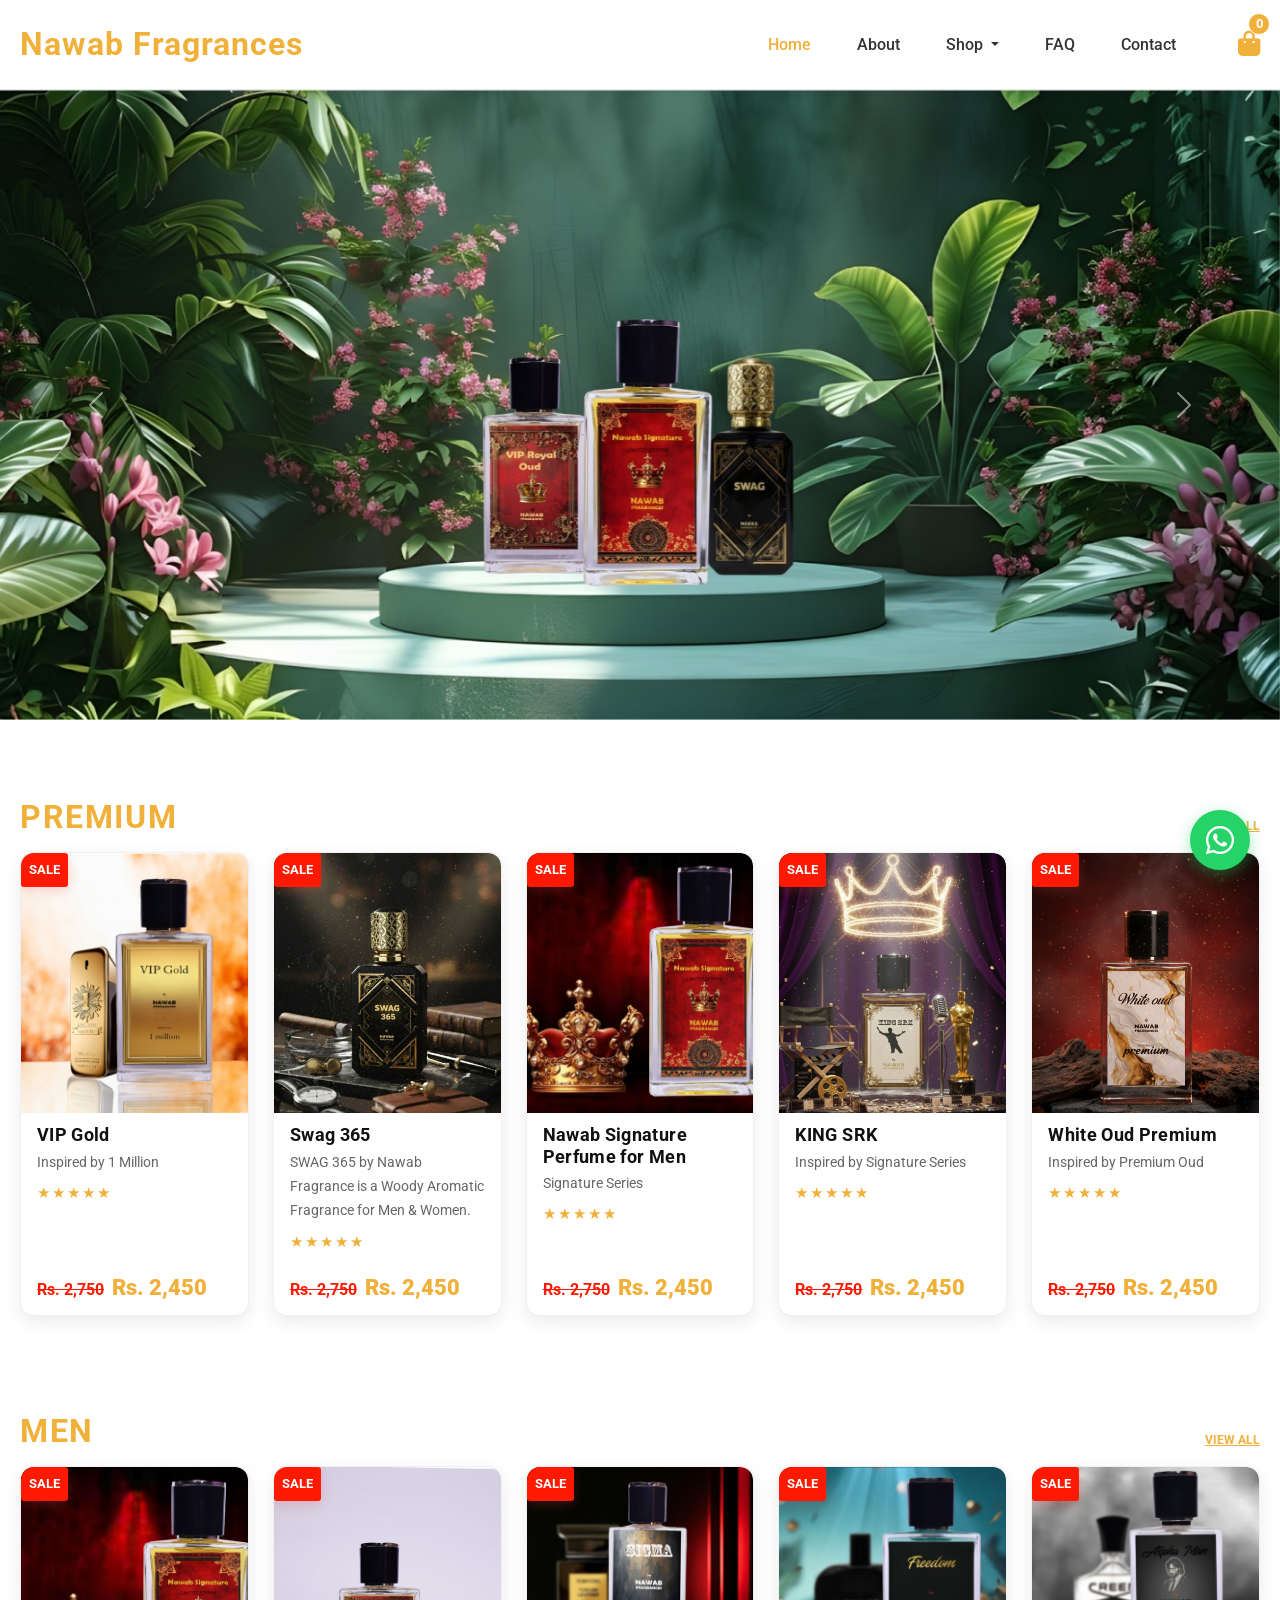
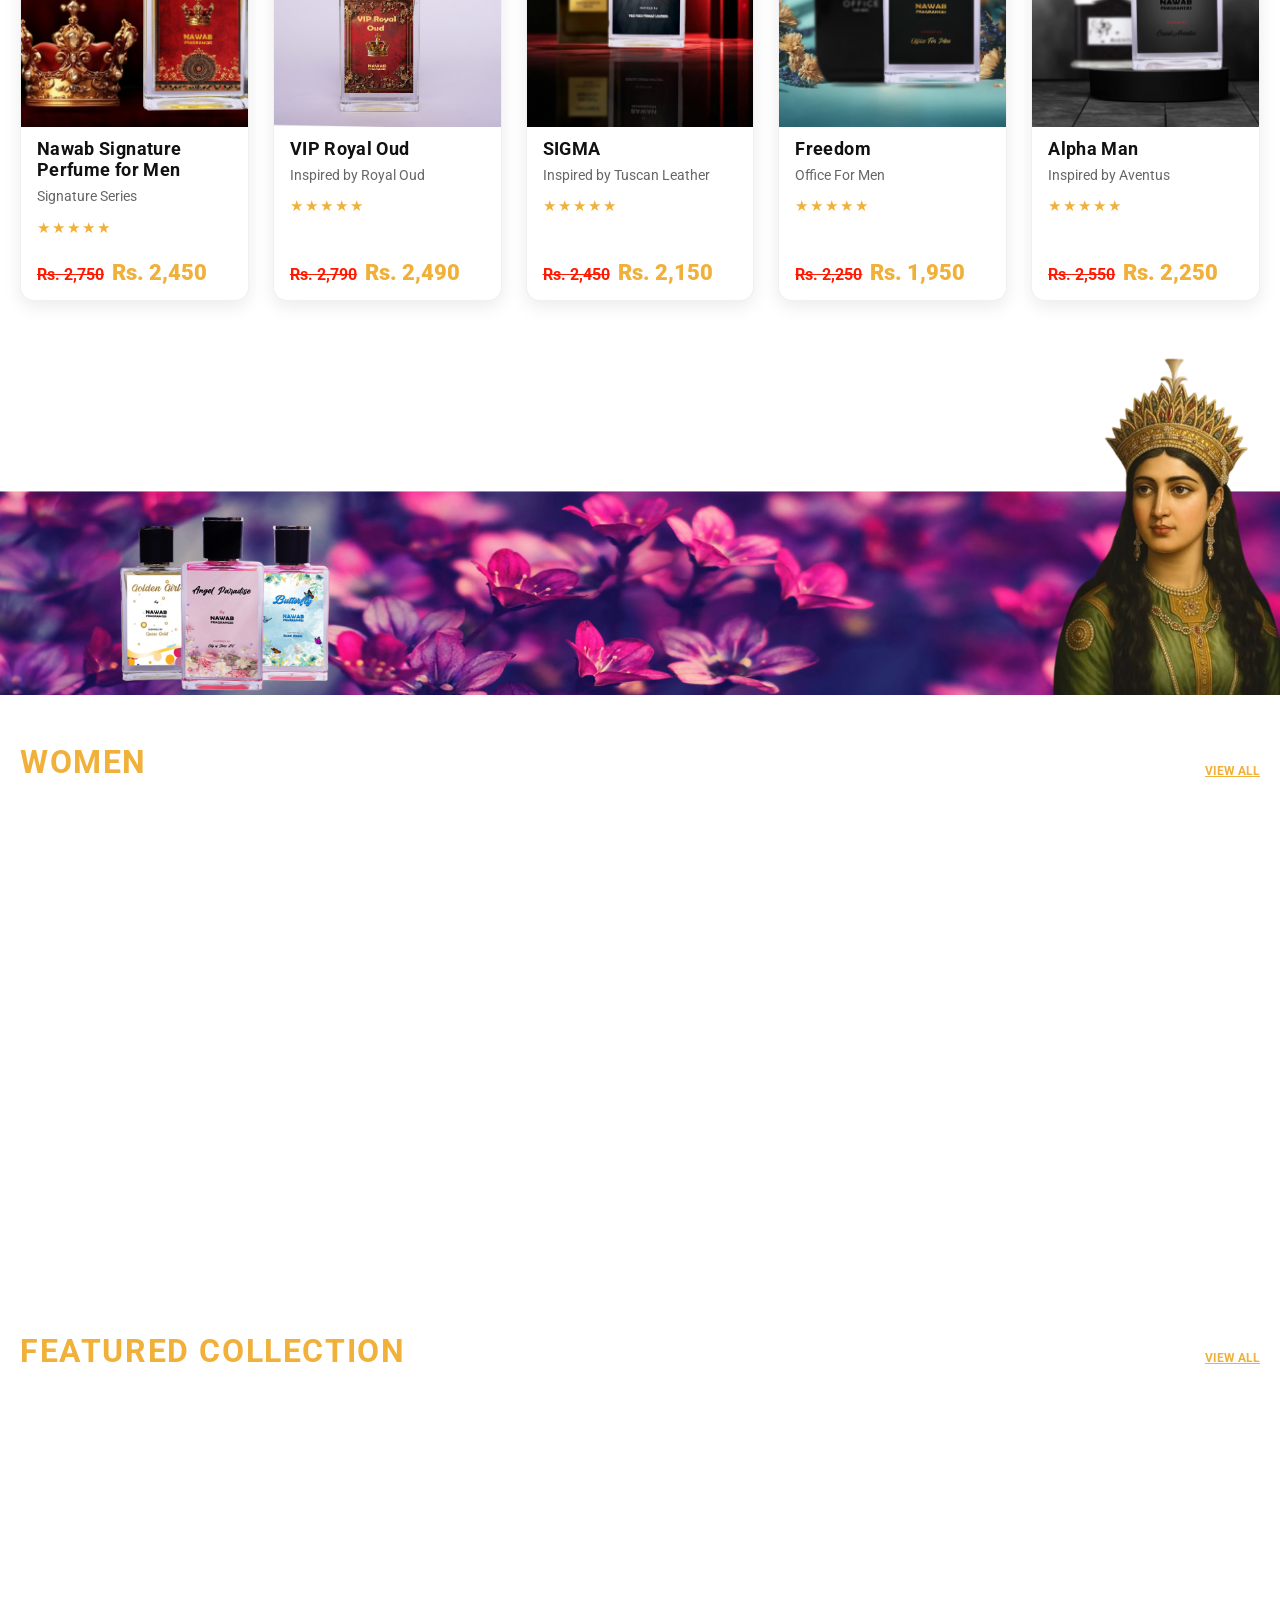
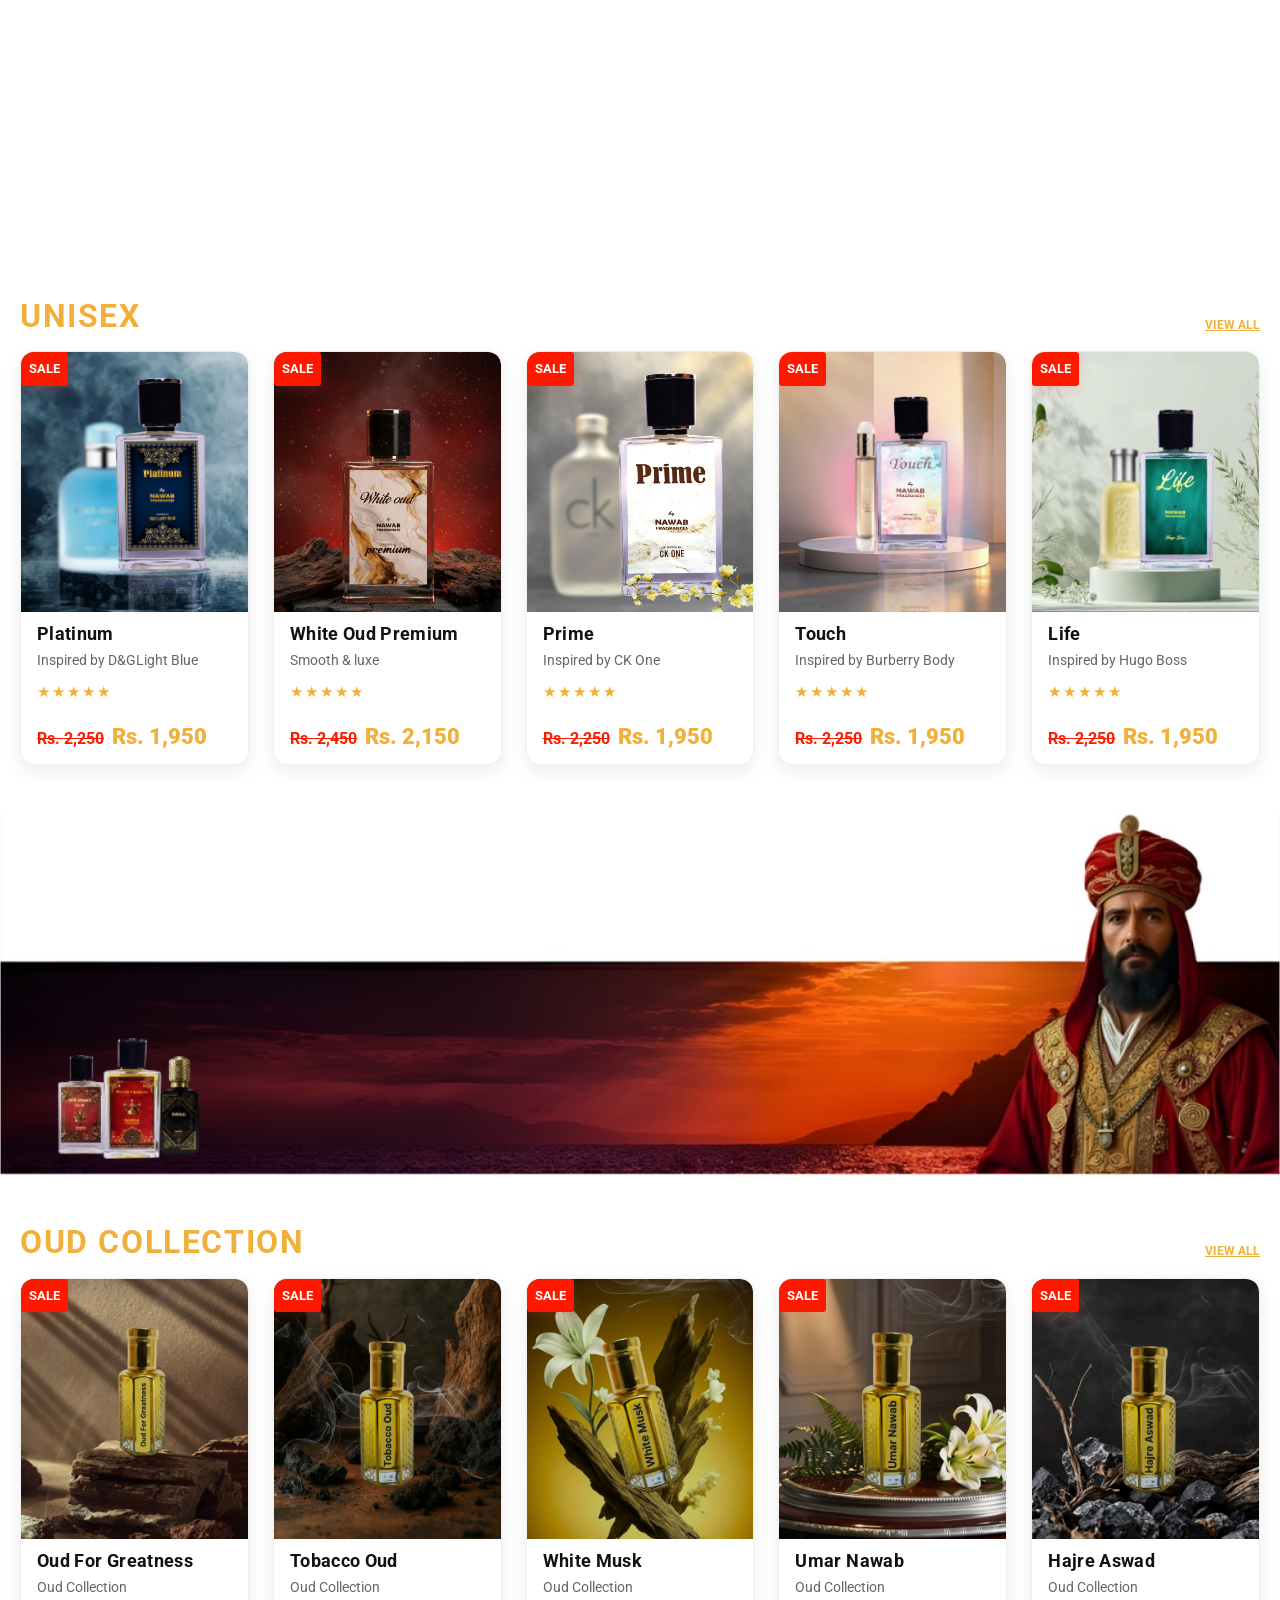
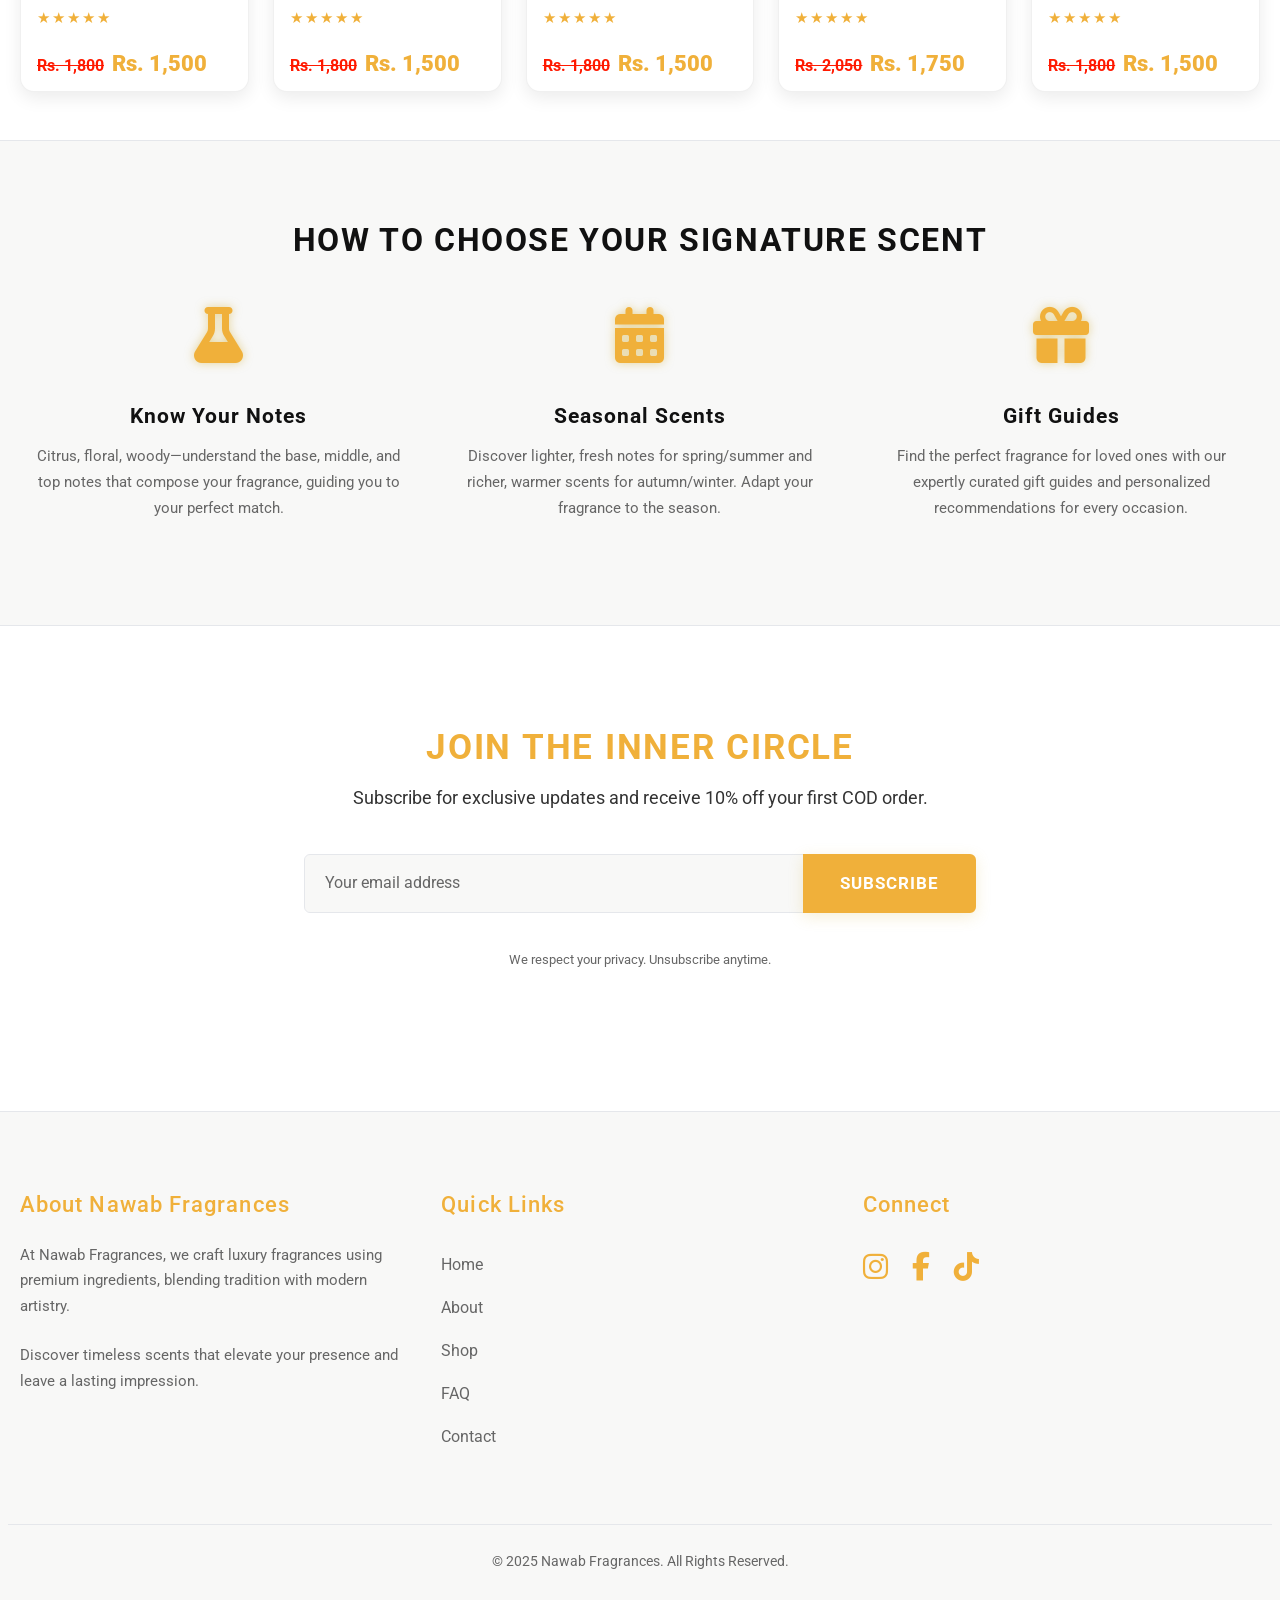
==== commit 0a69b337: "update client all changes" ====
--- a/index.html
+++ b/index.html
@@ -65,11 +65,12 @@
                             <li>
                                 <hr class="dropdown-divider">
                             </li>
+                             <li><a class="dropdown-item" href="/premium.html">Premium</a></li>
                             <li><a class="dropdown-item" href="/men.html">Men</a></li>
                             <li><a class="dropdown-item" href="/women.html">Women</a></li>
                             <li><a class="dropdown-item" href="/unisex.html">Unisex</a></li>
                             <li><a class="dropdown-item" href="/oud.html">Oud</a></li>
-                            <li><a class="dropdown-item" href="/premium.html">Premium</a></li>
+                           
                         </ul>
                     </li>
                     <li class="nav-item">
@@ -121,7 +122,7 @@
             <div id="carouselExampleFade" class="carousel slide carousel-fade hero-section">
                 <div class="carousel-inner">
                     <div class="carousel-item active">
-                        <img src="assets/NEW.png" class="d-block w-100" alt="...">
+                        <img src="assets/NEW.jpeg" class="d-block w-100" alt="...">
                     </div>
                     <div class="carousel-item">
                         <img src="assets/NEW1.png" class="d-block w-100" alt="...">
@@ -142,7 +143,316 @@
                 </button>
             </div>
         </section>
-
+        <!-- Premium Category -->
+        <section class="featured-collection py-5" id="premium-category">
+            <div class="container-fluid main-content">
+                <div class="d-flex justify-content-between align-items-end mb-3">
+                    <h2 class="mb-0">Premium</h2>
+                    <a href="/premium.html" class="viewAll">View All</a>
+                </div>
+                <div class="row row-cols-1 row-cols-sm-2 row-cols-md-3 row-cols-lg-5 g-4 row-products-cards">
+                    <div class="col">
+                        <div class="product-card text-center">
+                            <div class="floating-actions">
+                                <button class="fabtn quick-view-btn" data-bs-toggle="modal"
+                                    data-bs-target="#quickViewModal" data-product-id="vip-gold-one-million"
+                                    aria-label="Quick View"><i class="fas fa-search"></i></button>
+                                <button class="fabtn add-to-cart-btn" data-product-id="vip-gold-one-million"
+                                    aria-label="Add to Cart"><i class="fas fa-plus"></i></button>
+                            </div>
+                            <a href="/product.html?id=vip-gold-one-million"><img src="assets/vip-gold.jpg"
+                                    alt="VIP Gold" class="img-fluid" loading="lazy"></a>
+                            <h3 class="product-name">VIP Gold</h3>
+                            <p class="product-desc">Inspired by 1 Million</p>
+                            <h4 class="product-price">Rs. 2,450</h4>
+                        </div>
+                    </div>
+                    <div class="col">
+                        <div class="product-card text-center">
+                            <div class="floating-actions">
+                                <button class="fabtn quick-view-btn" data-bs-toggle="modal"
+                                    data-bs-target="#quickViewModal" data-product-id="swag" aria-label="Quick View"><i
+                                        class="fas fa-search"></i></button>
+                                <button class="fabtn add-to-cart-btn" data-product-id="swag" aria-label="Add to Cart"><i
+                                        class="fas fa-plus"></i></button>
+                            </div>
+                            <a href="/product.html?id=swag"><img src="assets/swag.jpeg" alt="Swag" class="img-fluid"
+                                    loading="lazy"></a>
+                            <h3 class="product-name">Swag 365</h3>
+                            <p class="product-desc">SWAG 365 by Nawab Fragrance is a Woody Aromatic Fragrance for Men & Women.</p>
+                            <h4 class="product-price">Rs. 2,450</h4>
+                        </div>
+                    </div>
+                    <div class="col">
+                        <div class="product-card text-center">
+                            <div class="floating-actions">
+                                <button class="fabtn quick-view-btn" data-bs-toggle="modal"
+                                    data-bs-target="#quickViewModal" data-product-id="nawab-signature-men"
+                                    aria-label="Quick View"><i class="fas fa-search"></i></button>
+                                <button class="fabtn add-to-cart-btn" data-product-id="nawab-signature-men"
+                                    aria-label="Add to Cart"><i class="fas fa-plus"></i></button>
+                            </div>
+                            <a href="/product.html?id=nawab-signature-men"><img src="assets/Nawab-Signature-Men.jpg"
+                                    alt="Nawab Signature Perfume for Men" class="img-fluid" loading="lazy"></a>
+                            <h3 class="product-name">Nawab Signature Perfume for Men</h3>
+                            <p class="product-desc">Signature Series</p>
+                            <div class="sale-badge">Sale</div>
+                            <div class="price-block"><span class="original-price">Rs. 2,750</span> <span
+                                    class="sale-price">Rs. 2,450</span></div>
+                        </div>
+                    </div>
+                    <div class="col">
+                        <div class="product-card text-center">
+                            <div class="floating-actions">
+                                <button class="fabtn quick-view-btn" data-bs-toggle="modal"
+                                    data-bs-target="#quickViewModal" data-product-id="king-srk" aria-label="Quick View"><i
+                                        class="fas fa-search"></i></button>
+                                <button class="fabtn add-to-cart-btn" data-product-id="king-srk" aria-label="Add to Cart"><i
+                                        class="fas fa-plus"></i></button>
+                            </div>
+                            <a href="/product.html?id=king-srk"><img src="assets/Special-Oud-100ml.jpeg" alt="KING SRK" class="img-fluid"
+                                    loading="lazy"></a>
+                            <h3 class="product-name">KING SRK</h3>
+                            <p class="product-desc">Inspired by Signature Series</p>
+                            <div class="sale-badge">Sale</div>
+                            <div class="price-block"><span class="original-price">Rs. 2,750</span> <span
+                                    class="sale-price">Rs. 2,450</span></div>
+                        </div>
+                    </div>
+                    <div class="col">
+                        <div class="product-card text-center">
+                            <div class="floating-actions">
+                                <button class="fabtn quick-view-btn" data-bs-toggle="modal"
+                                    data-bs-target="#quickViewModal" data-product-id="white-oud-premium"
+                                    aria-label="Quick View"><i class="fas fa-search"></i></button>
+                                <button class="fabtn add-to-cart-btn" data-product-id="white-oud-premium"
+                                    aria-label="Add to Cart"><i class="fas fa-plus"></i></button>
+                            </div>
+                            <a href="/product.html?id=white-oud-premium"><img src="assets/White-Oud-Premium-100ml.jpeg"
+                                    alt="White Oud Premium" class="img-fluid" loading="lazy"></a>
+                            <h3 class="product-name">White Oud Premium</h3>
+                            <p class="product-desc">Inspired by Premium Oud</p>
+                            <div class="sale-badge">Sale</div>
+                            <div class="price-block"><span class="original-price">Rs. 2,750</span> <span
+                                    class="sale-price">Rs. 2,450</span></div>
+                        </div>
+                    </div>
+                </div>
+            </div>
+        </section>
+
+
+        <!-- Men Category -->
+        <section class="featured-collection py-5" id="men-category">
+            <div class="container-fluid main-content">
+                <div class="d-flex justify-content-between align-items-end mb-3">
+                    <h2 class="mb-0">Men</h2>
+                    <a href="/men.html" class="viewAll">View All</a>
+                </div>
+                <div class="row row-cols-1 row-cols-sm-2 row-cols-md-3 row-cols-lg-5 g-4 row-products-cards">
+                    <div class="col">
+                        <div class="product-card text-center">
+                            <div class="floating-actions">
+                                <button class="fabtn quick-view-btn" data-bs-toggle="modal"
+                                    data-bs-target="#quickViewModal" data-product-id="nawab-signature-men"
+                                    aria-label="Quick View"><i class="fas fa-search"></i></button>
+                                <button class="fabtn add-to-cart-btn" data-product-id="nawab-signature-men"
+                                    aria-label="Add to Cart"><i class="fas fa-plus"></i></button>
+                            </div>
+                            <a href="/product.html?id=nawab-signature-men"><img src="assets/Nawab-Signature-Men.jpg"
+                                    alt="Nawab Signature Perfume for Men" class="img-fluid" loading="lazy"></a>
+                            <h3 class="product-name">Nawab Signature Perfume for Men</h3>
+                            <p class="product-desc">Signature Series</p>
+                            <div class="sale-badge">Sale</div>
+                            <div class="price-block"><span class="original-price">Rs. 2,750</span> <span
+                                    class="sale-price">Rs. 2,450</span></div>
+                        </div>
+                    </div>
+                    <div class="col">
+                        <div class="product-card text-center">
+                            <div class="floating-actions">
+                                <button class="fabtn quick-view-btn" data-bs-toggle="modal"
+                                    data-bs-target="#quickViewModal" data-product-id="vip-royal-oud"
+                                    aria-label="Quick View"><i class="fas fa-search"></i></button>
+                                <button class="fabtn add-to-cart-btn" data-product-id="vip-royal-oud"
+                                    aria-label="Add to Cart"><i class="fas fa-plus"></i></button>
+                            </div>
+                            <a href="/product.html?id=vip-royal-oud"><img src="assets/vip-royal-oud-hover.jpg"
+                                    alt="VIP Royal Oud" class="img-fluid" loading="lazy"></a>
+                            <h3 class="product-name">VIP Royal Oud</h3>
+                            <p class="product-desc">Inspired by Royal Oud</p>
+                            <div class="sale-badge">Sale</div>
+                            <div class="price-block"><span class="original-price">Rs. 2,790</span> <span
+                                    class="sale-price">Rs. 2,490</span></div>
+                        </div>
+                    </div>
+                    <div class="col">
+                        <div class="product-card text-center">
+                            <div class="floating-actions">
+                                <button class="fabtn quick-view-btn" data-bs-toggle="modal"
+                                    data-bs-target="#quickViewModal" data-product-id="sigma-tuscan-leather"
+                                    aria-label="Quick View"><i class="fas fa-search"></i></button>
+                                <button class="fabtn add-to-cart-btn" data-product-id="sigma-tuscan-leather"
+                                    aria-label="Add to Cart"><i class="fas fa-plus"></i></button>
+                            </div>
+                            <a href="/product.html?id=sigma-tuscan-leather"><img src="assets/sigma.jpg" alt="SIGMA"
+                                    class="img-fluid" loading="lazy"></a>
+                            <h3 class="product-name">SIGMA</h3>
+                            <p class="product-desc">Inspired by Tuscan Leather</p>
+                            <div class="sale-badge">Sale</div>
+                            <div class="price-block"><span class="original-price">Rs. 2,450</span> <span
+                                    class="sale-price">Rs. 2,150</span></div>
+                        </div>
+                    </div>
+                    <div class="col">
+                        <div class="product-card text-center">
+                            <div class="floating-actions">
+                                <button class="fabtn quick-view-btn" data-bs-toggle="modal"
+                                    data-bs-target="#quickViewModal" data-product-id="freedom-office-for-men"
+                                    aria-label="Quick View"><i class="fas fa-search"></i></button>
+                                <button class="fabtn add-to-cart-btn" data-product-id="freedom-office-for-men"
+                                    aria-label="Add to Cart"><i class="fas fa-plus"></i></button>
+                            </div>
+                            <a href="/product.html?id=freedom-office-for-men"><img src="assets/freedom.jpg"
+                                    alt="Freedom" class="img-fluid" loading="lazy"></a>
+                            <h3 class="product-name">Freedom</h3>
+                            <p class="product-desc">Office For Men</p>
+                            <div class="sale-badge">Sale</div>
+                            <div class="price-block"><span class="original-price">Rs. 2,250</span> <span
+                                    class="sale-price">Rs. 1,950</span></div>
+                        </div>
+                    </div>
+                    <div class="col">
+                        <div class="product-card text-center">
+                            <div class="floating-actions">
+                                <button class="fabtn quick-view-btn" data-bs-toggle="modal"
+                                    data-bs-target="#quickViewModal" data-product-id="alpha-man-creed-aventus"
+                                    aria-label="Quick View"><i class="fas fa-search"></i></button>
+                                <button class="fabtn add-to-cart-btn" data-product-id="alpha-man-creed-aventus"
+                                    aria-label="Add to Cart"><i class="fas fa-plus"></i></button>
+                            </div>
+                            <a href="/product.html?id=alpha-man-creed-aventus"><img src="assets/alfa-men.jpg"
+                                    alt="Alpha Man" class="img-fluid" loading="lazy"></a>
+                            <h3 class="product-name">Alpha Man</h3>
+                            <p class="product-desc">Inspired by Aventus</p>
+                            <div class="sale-badge">Sale</div>
+                            <div class="price-block"><span class="original-price">Rs. 2,550</span> <span
+                                    class="sale-price">Rs. 2,250</span></div>
+                        </div>
+                    </div>
+                </div>
+            </div>
+        </section>
+
+        <!-- End of Men Category -->
+
+        <div>
+            <img src="assets/third-index.png" alt="">
+        </div>
+
+        <!-- Women Category -->
+        <section class="featured-collection py-5" id="women-category">
+            <div class="container-fluid main-content">
+                <div class="d-flex justify-content-between align-items-end mb-3">
+                    <h2 class="mb-0">Women</h2>
+                    <a href="/women.html" class="viewAll">View All</a>
+                </div>
+                <div class="row row-cols-1 row-cols-sm-2 row-cols-md-3 row-cols-lg-5 g-4 row-products-cards">
+                    <!-- <div class="col">
+                        <div class="product-card text-center">
+                            <div class="floating-actions">
+                                <button class="fabtn quick-view-btn" data-bs-toggle="modal"
+                                    data-bs-target="#quickViewModal" data-product-id="nawab-signature-girl"
+                                    aria-label="Quick View"><i class="fas fa-search"></i></button>
+                                <button class="fabtn add-to-cart-btn" data-product-id="nawab-signature-girl"
+                                    aria-label="Add to Cart"><i class="fas fa-plus"></i></button>
+                            </div>
+                            <a href="/product.html?id=nawab-signature-girl"><img src="assets/Nawab-Begum-100ml.png"
+                                    alt="Nawab Begum" class="img-fluid" loading="lazy"></a>
+                            <h3 class="product-name">Nawab Signature Perfume for Girl</h3>
+                            <p class="product-desc">Elegant florals</p>
+                            <div class="sale-badge">Sale</div>
+                            <div class="price-block"><span class="original-price">Rs. 2,750</span> <span
+                                    class="sale-price">Rs. 2,450</span></div>
+                        </div>
+                    </div> -->
+                    <div class="col">
+                        <div class="product-card text-center">
+                            <div class="floating-actions">
+                                <button class="fabtn quick-view-btn" data-bs-toggle="modal"
+                                    data-bs-target="#quickViewModal" data-product-id="flora-moves-gucci-flora"
+                                    aria-label="Quick View"><i class="fas fa-search"></i></button>
+                                <button class="fabtn add-to-cart-btn" data-product-id="flora-moves-gucci-flora"
+                                    aria-label="Add to Cart"><i class="fas fa-plus"></i></button>
+                            </div>
+                            <a href="/product.html?id=flora-moves-gucci-flora"><img
+                                    src="assets/flora-moves-gucci-flora.jpg" alt="Flora Moves" class="img-fluid"
+                                    loading="lazy"></a>
+                            <h3 class="product-name">Flora Moves</h3>
+                            <p class="product-desc">Gucci flora inspired</p>
+                            <div class="sale-badge">Sale</div>
+                            <div class="price-block"><span class="original-price">Rs. 2,250</span> <span
+                                    class="sale-price">Rs. 1,950</span></div>
+                        </div>
+                    </div>
+                    <div class="col">
+                        <div class="product-card text-center">
+                            <div class="floating-actions">
+                                <button class="fabtn quick-view-btn" data-bs-toggle="modal"
+                                    data-bs-target="#quickViewModal" data-product-id="gull-baccarat-rouge-540"
+                                    aria-label="Quick View"><i class="fas fa-search"></i></button>
+                                <button class="fabtn add-to-cart-btn" data-product-id="gull-baccarat-rouge-540"
+                                    aria-label="Add to Cart"><i class="fas fa-plus"></i></button>
+                            </div>
+                            <a href="/product.html?id=gull-baccarat-rouge-540"><img
+                                    src="assets/gull-baccarat-rouge-540.jpg" alt="G Bloom" class="img-fluid"
+                                    loading="lazy"></a>
+                            <h3 class="product-name">Gull</h3>
+                            <p class="product-desc">Inspired by Baccarat Rouge 540</p>
+                            <div class="sale-badge">Sale</div>
+                            <div class="price-block"><span class="original-price">Rs. 2,250</span> <span
+                                    class="sale-price">Rs. 1,950</span></div>
+                        </div>
+                    </div>
+                    <div class="col">
+                        <div class="product-card text-center">
+                            <div class="floating-actions">
+                                <button class="fabtn quick-view-btn" data-bs-toggle="modal"
+                                    data-bs-target="#quickViewModal" data-product-id="persona-chocolate-musk"
+                                    aria-label="Quick View"><i class="fas fa-search"></i></button>
+                                <button class="fabtn add-to-cart-btn" data-product-id="persona-chocolate-musk"
+                                    aria-label="Add to Cart"><i class="fas fa-plus"></i></button>
+                            </div>
+                            <a href="/product.html?id=persona-chocolate-musk"><img src="assets/Persona.jpg"
+                                    alt="Chocolate Musk" class="img-fluid" loading="lazy"></a>
+                            <h3 class="product-name">Persona</h3>
+                            <p class="product-desc">Inspired by Chocolate Musk</p>
+                            <div class="price-block"><span class="original-price">Rs. 2,250</span> <span
+                                    class="sale-price">Rs. 1,950</span></div>
+                        </div>
+                    </div>
+                    <div class="col">
+                        <div class="product-card text-center">
+                            <div class="floating-actions">
+                                <button class="fabtn quick-view-btn" data-bs-toggle="modal"
+                                    data-bs-target="#quickViewModal" data-product-id="golden-girl-guess-gold"
+                                    aria-label="Quick View"><i class="fas fa-search"></i></button>
+                                <button class="fabtn add-to-cart-btn" data-product-id="golden-girl-guess-gold"
+                                    aria-label="Add to Cart"><i class="fas fa-plus"></i></button>
+                            </div>
+                            <a href="/product.html?id=golden-girl-guess-gold"><img
+                                    src="assets/golden-girl-guess-gold.jpg" alt="G Gold" class="img-fluid"
+                                    loading="lazy"></a>
+                            <h3 class="product-name">Golden Girl</h3>
+                            <p class="product-desc">Inspired by Guess Gold</p>
+                            <div class="sale-badge">Sale</div>
+                            <div class="price-block"><span class="original-price">Rs. 2,250</span> <span
+                                    class="sale-price">Rs. 1,950</span></div>
+                        </div>
+                    </div>
+                </div>
+            </div>
+        </section>
         <!-- Featured Collection -->
         <section class="featured-collection py-5" id="featured">
             <div class="container-fluid main-content">
@@ -255,219 +565,6 @@
                 </div>
             </div>
         </section>
-
-        <!-- Men Category -->
-        <section class="featured-collection py-5" id="men-category">
-            <div class="container-fluid main-content">
-                <div class="d-flex justify-content-between align-items-end mb-3">
-                    <h2 class="mb-0">Men</h2>
-                    <a href="/men.html" class="viewAll">View All</a>
-                </div>
-                <div class="row row-cols-1 row-cols-sm-2 row-cols-md-3 row-cols-lg-5 g-4 row-products-cards">
-                    <div class="col">
-                        <div class="product-card text-center">
-                            <div class="floating-actions">
-                                <button class="fabtn quick-view-btn" data-bs-toggle="modal"
-                                    data-bs-target="#quickViewModal" data-product-id="nawab-signature-men"
-                                    aria-label="Quick View"><i class="fas fa-search"></i></button>
-                                <button class="fabtn add-to-cart-btn" data-product-id="nawab-signature-men"
-                                    aria-label="Add to Cart"><i class="fas fa-plus"></i></button>
-                            </div>
-                            <a href="/product.html?id=nawab-signature-men"><img src="assets/Nawab-Signature-Men.jpg"
-                                    alt="Nawab Signature Perfume for Men" class="img-fluid" loading="lazy"></a>
-                            <h3 class="product-name">Nawab Signature Perfume for Men</h3>
-                            <p class="product-desc">Signature Series</p>
-                            <div class="sale-badge">Sale</div>
-                            <div class="price-block"><span class="original-price">Rs. 2,750</span> <span
-                                    class="sale-price">Rs. 2,450</span></div>
-                        </div>
-                    </div>
-                    <div class="col">
-                        <div class="product-card text-center">
-                            <div class="floating-actions">
-                                <button class="fabtn quick-view-btn" data-bs-toggle="modal"
-                                    data-bs-target="#quickViewModal" data-product-id="vip-royal-oud"
-                                    aria-label="Quick View"><i class="fas fa-search"></i></button>
-                                <button class="fabtn add-to-cart-btn" data-product-id="vip-royal-oud"
-                                    aria-label="Add to Cart"><i class="fas fa-plus"></i></button>
-                            </div>
-                            <a href="/product.html?id=vip-royal-oud"><img src="assets/Royal-Oud-100ml.png"
-                                    alt="VIP Royal Oud" class="img-fluid" loading="lazy"></a>
-                            <h3 class="product-name">VIP Royal Oud</h3>
-                            <p class="product-desc">Inspired by Royal Oud</p>
-                            <div class="sale-badge">Sale</div>
-                            <div class="price-block"><span class="original-price">Rs. 2,790</span> <span
-                                    class="sale-price">Rs. 2,490</span></div>
-                        </div>
-                    </div>
-                    <div class="col">
-                        <div class="product-card text-center">
-                            <div class="floating-actions">
-                                <button class="fabtn quick-view-btn" data-bs-toggle="modal"
-                                    data-bs-target="#quickViewModal" data-product-id="sigma-tuscan-leather"
-                                    aria-label="Quick View"><i class="fas fa-search"></i></button>
-                                <button class="fabtn add-to-cart-btn" data-product-id="sigma-tuscan-leather"
-                                    aria-label="Add to Cart"><i class="fas fa-plus"></i></button>
-                            </div>
-                            <a href="/product.html?id=sigma-tuscan-leather"><img src="assets/sigma.jpg" alt="SIGMA"
-                                    class="img-fluid" loading="lazy"></a>
-                            <h3 class="product-name">SIGMA</h3>
-                            <p class="product-desc">Inspired by Tuscan Leather</p>
-                            <div class="sale-badge">Sale</div>
-                            <div class="price-block"><span class="original-price">Rs. 2,450</span> <span
-                                    class="sale-price">Rs. 2,150</span></div>
-                        </div>
-                    </div>
-                    <div class="col">
-                        <div class="product-card text-center">
-                            <div class="floating-actions">
-                                <button class="fabtn quick-view-btn" data-bs-toggle="modal"
-                                    data-bs-target="#quickViewModal" data-product-id="freedom-office-for-men"
-                                    aria-label="Quick View"><i class="fas fa-search"></i></button>
-                                <button class="fabtn add-to-cart-btn" data-product-id="freedom-office-for-men"
-                                    aria-label="Add to Cart"><i class="fas fa-plus"></i></button>
-                            </div>
-                            <a href="/product.html?id=freedom-office-for-men"><img src="assets/freedom.jpg"
-                                    alt="Freedom" class="img-fluid" loading="lazy"></a>
-                            <h3 class="product-name">Freedom</h3>
-                            <p class="product-desc">Office For Men</p>
-                            <div class="sale-badge">Sale</div>
-                            <div class="price-block"><span class="original-price">Rs. 2,250</span> <span
-                                    class="sale-price">Rs. 1,950</span></div>
-                        </div>
-                    </div>
-                    <div class="col">
-                        <div class="product-card text-center">
-                            <div class="floating-actions">
-                                <button class="fabtn quick-view-btn" data-bs-toggle="modal"
-                                    data-bs-target="#quickViewModal" data-product-id="alpha-man-creed-aventus"
-                                    aria-label="Quick View"><i class="fas fa-search"></i></button>
-                                <button class="fabtn add-to-cart-btn" data-product-id="alpha-man-creed-aventus"
-                                    aria-label="Add to Cart"><i class="fas fa-plus"></i></button>
-                            </div>
-                            <a href="/product.html?id=alpha-man-creed-aventus"><img src="assets/alfa-men.jpg"
-                                    alt="Alpha Man" class="img-fluid" loading="lazy"></a>
-                            <h3 class="product-name">Alpha Man</h3>
-                            <p class="product-desc">Inspired by Aventus</p>
-                            <div class="sale-badge">Sale</div>
-                            <div class="price-block"><span class="original-price">Rs. 2,550</span> <span
-                                    class="sale-price">Rs. 2,250</span></div>
-                        </div>
-                    </div>
-                </div>
-            </div>
-        </section>
-
-        <!-- End of Men Category -->
-
-        <div>
-            <img src="assets/third-index.png" alt="">
-        </div>
-
-        <!-- Women Category -->
-        <section class="featured-collection py-5" id="women-category">
-            <div class="container-fluid main-content">
-                <div class="d-flex justify-content-between align-items-end mb-3">
-                    <h2 class="mb-0">Women</h2>
-                    <a href="/women.html" class="viewAll">View All</a>
-                </div>
-                <div class="row row-cols-1 row-cols-sm-2 row-cols-md-3 row-cols-lg-5 g-4 row-products-cards">
-                    <div class="col">
-                        <div class="product-card text-center">
-                            <div class="floating-actions">
-                                <button class="fabtn quick-view-btn" data-bs-toggle="modal"
-                                    data-bs-target="#quickViewModal" data-product-id="nawab-signature-girl"
-                                    aria-label="Quick View"><i class="fas fa-search"></i></button>
-                                <button class="fabtn add-to-cart-btn" data-product-id="nawab-signature-girl"
-                                    aria-label="Add to Cart"><i class="fas fa-plus"></i></button>
-                            </div>
-                            <a href="/product.html?id=nawab-signature-girl"><img src="assets/Nawab-Begum-100ml.png"
-                                    alt="Nawab Begum" class="img-fluid" loading="lazy"></a>
-                            <h3 class="product-name">Nawab Signature Perfume for Girl</h3>
-                            <p class="product-desc">Elegant florals</p>
-                            <div class="sale-badge">Sale</div>
-                            <div class="price-block"><span class="original-price">Rs. 2,750</span> <span
-                                    class="sale-price">Rs. 2,450</span></div>
-                        </div>
-                    </div>
-                    <div class="col">
-                        <div class="product-card text-center">
-                            <div class="floating-actions">
-                                <button class="fabtn quick-view-btn" data-bs-toggle="modal"
-                                    data-bs-target="#quickViewModal" data-product-id="flora-moves-gucci-flora"
-                                    aria-label="Quick View"><i class="fas fa-search"></i></button>
-                                <button class="fabtn add-to-cart-btn" data-product-id="flora-moves-gucci-flora"
-                                    aria-label="Add to Cart"><i class="fas fa-plus"></i></button>
-                            </div>
-                            <a href="/product.html?id=flora-moves-gucci-flora"><img
-                                    src="assets/flora-moves-gucci-flora.jpg" alt="Flora Moves" class="img-fluid"
-                                    loading="lazy"></a>
-                            <h3 class="product-name">Flora Moves</h3>
-                            <p class="product-desc">Gucci flora inspired</p>
-                            <div class="sale-badge">Sale</div>
-                            <div class="price-block"><span class="original-price">Rs. 2,250</span> <span
-                                    class="sale-price">Rs. 1,950</span></div>
-                        </div>
-                    </div>
-                    <div class="col">
-                        <div class="product-card text-center">
-                            <div class="floating-actions">
-                                <button class="fabtn quick-view-btn" data-bs-toggle="modal"
-                                    data-bs-target="#quickViewModal" data-product-id="gull-baccarat-rouge-540"
-                                    aria-label="Quick View"><i class="fas fa-search"></i></button>
-                                <button class="fabtn add-to-cart-btn" data-product-id="gull-baccarat-rouge-540"
-                                    aria-label="Add to Cart"><i class="fas fa-plus"></i></button>
-                            </div>
-                            <a href="/product.html?id=gull-baccarat-rouge-540"><img
-                                    src="assets/gull-baccarat-rouge-540.jpg" alt="G Bloom" class="img-fluid"
-                                    loading="lazy"></a>
-                            <h3 class="product-name">Gull</h3>
-                            <p class="product-desc">Inspired by Baccarat Rouge 540</p>
-                            <div class="sale-badge">Sale</div>
-                            <div class="price-block"><span class="original-price">Rs. 2,250</span> <span
-                                    class="sale-price">Rs. 1,950</span></div>
-                        </div>
-                    </div>
-                    <div class="col">
-                        <div class="product-card text-center">
-                            <div class="floating-actions">
-                                <button class="fabtn quick-view-btn" data-bs-toggle="modal"
-                                    data-bs-target="#quickViewModal" data-product-id="persona-chocolate-musk"
-                                    aria-label="Quick View"><i class="fas fa-search"></i></button>
-                                <button class="fabtn add-to-cart-btn" data-product-id="persona-chocolate-musk"
-                                    aria-label="Add to Cart"><i class="fas fa-plus"></i></button>
-                            </div>
-                            <a href="/product.html?id=persona-chocolate-musk"><img src="assets/Persona.jpg"
-                                    alt="Chocolate Musk" class="img-fluid" loading="lazy"></a>
-                            <h3 class="product-name">Persona</h3>
-                            <p class="product-desc">Inspired by Chocolate Musk</p>
-                            <div class="price-block"><span class="original-price">Rs. 2,250</span> <span
-                                    class="sale-price">Rs. 1,950</span></div>
-                        </div>
-                    </div>
-                    <div class="col">
-                        <div class="product-card text-center">
-                            <div class="floating-actions">
-                                <button class="fabtn quick-view-btn" data-bs-toggle="modal"
-                                    data-bs-target="#quickViewModal" data-product-id="golden-girl-guess-gold"
-                                    aria-label="Quick View"><i class="fas fa-search"></i></button>
-                                <button class="fabtn add-to-cart-btn" data-product-id="golden-girl-guess-gold"
-                                    aria-label="Add to Cart"><i class="fas fa-plus"></i></button>
-                            </div>
-                            <a href="/product.html?id=golden-girl-guess-gold"><img
-                                    src="assets/golden-girl-guess-gold.jpg" alt="G Gold" class="img-fluid"
-                                    loading="lazy"></a>
-                            <h3 class="product-name">Golden Girl</h3>
-                            <p class="product-desc">Inspired by Guess Gold</p>
-                            <div class="sale-badge">Sale</div>
-                            <div class="price-block"><span class="original-price">Rs. 2,250</span> <span
-                                    class="sale-price">Rs. 1,950</span></div>
-                        </div>
-                    </div>
-                </div>
-            </div>
-        </section>
-
         <!-- Unisex Category -->
         <section class="featured-collection py-5" id="unisex-category">
             <div class="container-fluid main-content">
@@ -488,7 +585,7 @@
                             <a href="/product.html?id=platinum-dg-light-blue"><img src="assets/platinum.jpg"
                                     alt="Special Oud" class="img-fluid" loading="lazy"></a>
                             <h3 class="product-name">Platinum</h3>
-                            <p class="product-desc">Inspired by Light Blue</p>
+                            <p class="product-desc">Inspired by D&GLight Blue</p>
                             <div class="sale-badge">Sale</div>
                             <div class="price-block"><span class="original-price">Rs. 2,250</span> <span
                                     class="sale-price">Rs. 1,950</span></div>
@@ -503,7 +600,7 @@
                                 <button class="fabtn add-to-cart-btn" data-product-id="white-oud-premium"
                                     aria-label="Add to Cart"><i class="fas fa-plus"></i></button>
                             </div>
-                            <a href="/product.html?id=white-oud-premium"><img src="assets/White-Oud-Premium-100ml.png"
+                            <a href="/product.html?id=white-oud-premium"><img src="assets/White-Oud-Premium-100ml.jpeg"
                                     alt="White Oud Premium" class="img-fluid" loading="lazy"></a>
                             <h3 class="product-name">White Oud Premium</h3>
                             <p class="product-desc">Smooth & luxe</p>
@@ -565,104 +662,14 @@
 
 
         <div class="img-container">
-            <img src="assets/second-index.png" alt="">
+            <img src="assets/second-index.jpeg" alt="">
         </div>
 
 
 
 
 
-        <!-- Premium Category -->
-        <section class="featured-collection py-5" id="premium-category">
-            <div class="container-fluid main-content">
-                <div class="d-flex justify-content-between align-items-end mb-3">
-                    <h2 class="mb-0">Premium</h2>
-                    <a href="/premium.html" class="viewAll">View All</a>
-                </div>
-                <div class="row row-cols-1 row-cols-sm-2 row-cols-md-3 row-cols-lg-5 g-4 row-products-cards">
-                    <div class="col">
-                        <div class="product-card text-center">
-                            <div class="floating-actions">
-                                <button class="fabtn quick-view-btn" data-bs-toggle="modal"
-                                    data-bs-target="#quickViewModal" data-product-id="vip-gold-one-million"
-                                    aria-label="Quick View"><i class="fas fa-search"></i></button>
-                                <button class="fabtn add-to-cart-btn" data-product-id="vip-gold-one-million"
-                                    aria-label="Add to Cart"><i class="fas fa-plus"></i></button>
-                            </div>
-                            <a href="/product.html?id=vip-gold-one-million"><img src="assets/vip-gold.jpg"
-                                    alt="VIP Gold" class="img-fluid" loading="lazy"></a>
-                            <h3 class="product-name">VIP Gold</h3>
-                            <p class="product-desc">Inspired by 1 Million</p>
-                            <h4 class="product-price">Rs. 2,150</h4>
-                        </div>
-                    </div>
-                    <div class="col">
-                        <div class="product-card text-center">
-                            <div class="floating-actions">
-                                <button class="fabtn quick-view-btn" data-bs-toggle="modal"
-                                    data-bs-target="#quickViewModal" data-product-id="time-less-no4"
-                                    aria-label="Quick View"><i class="fas fa-search"></i></button>
-                                <button class="fabtn add-to-cart-btn" data-product-id="time-less-no4"
-                                    aria-label="Add to Cart"><i class="fas fa-plus"></i></button>
-                            </div>
-                            <a href="/product.html?id=time-less-no4"><img src="assets/timeless.jpg" alt="Timeless"
-                                    class="img-fluid" loading="lazy"></a>
-                            <h3 class="product-name">Timeless</h3>
-                            <p class="product-desc">Inspired by Thomas Kosmala No.4</p>
-                            <h4 class="product-price">Rs. 1,950</h4>
-                        </div>
-                    </div>
-                    <div class="col">
-                        <div class="product-card text-center">
-                            <div class="floating-actions">
-                                <button class="fabtn quick-view-btn" data-bs-toggle="modal"
-                                    data-bs-target="#quickViewModal" data-product-id="swag" aria-label="Quick View"><i
-                                        class="fas fa-search"></i></button>
-                                <button class="fabtn add-to-cart-btn" data-product-id="swag" aria-label="Add to Cart"><i
-                                        class="fas fa-plus"></i></button>
-                            </div>
-                            <a href="/product.html?id=swag"><img src="assets/swag.jpeg" alt="Swag" class="img-fluid"
-                                    loading="lazy"></a>
-                            <h3 class="product-name">Swag</h3>
-                            <p class="product-desc">SWAG by Nawab Fragrance is a Woody Aromatic fragrance for men.</p>
-                            <h4 class="product-price">Rs. 2,450</h4>
-                        </div>
-                    </div>
-                    <div class="col">
-                        <div class="product-card text-center">
-                            <div class="floating-actions">
-                                <button class="fabtn quick-view-btn" data-bs-toggle="modal"
-                                    data-bs-target="#quickViewModal" data-product-id="freedom-office-for-men"
-                                    aria-label="Quick View"><i class="fas fa-search"></i></button>
-                                <button class="fabtn add-to-cart-btn" data-product-id="freedom-office-for-men"
-                                    aria-label="Add to Cart"><i class="fas fa-plus"></i></button>
-                            </div>
-                            <a href="/product.html?id=freedom-office-for-men"><img src="assets/freedom.jpg"
-                                    alt="Corporate Premium" class="img-fluid" loading="lazy"></a>
-                            <h3 class="product-name">Freedom</h3>
-                            <p class="product-desc">Inspired by Office For Men</p>
-                            <h4 class="product-price">Rs. 1,950</h4>
-                        </div>
-                    </div>
-                    <div class="col">
-                        <div class="product-card text-center">
-                            <div class="floating-actions">
-                                <button class="fabtn quick-view-btn" data-bs-toggle="modal"
-                                    data-bs-target="#quickViewModal" data-product-id="aura-issey-miyake"
-                                    aria-label="Quick View"><i class="fas fa-search"></i></button>
-                                <button class="fabtn add-to-cart-btn" data-product-id="aura-issey-miyake"
-                                    aria-label="Add to Cart"><i class="fas fa-plus"></i></button>
-                            </div>
-                            <a href="/product.html?id=aura-issey-miyake"><img src="assets/aura.jpg" alt="Tommy G"
-                                    class="img-fluid" loading="lazy"></a>
-                            <h3 class="product-name">Aura</h3>
-                            <p class="product-desc">Inspired by Issey Miyake</p>
-                            <h4 class="product-price">Rs. 1,950</h4>
-                        </div>
-                    </div>
-                </div>
-            </div>
-        </section>
+
 
 
 
@@ -737,7 +744,7 @@
                                     class="img-fluid" loading="lazy"></a>
                             <h3 class="product-name">Umar Nawab</h3>
                             <p class="product-desc">Oud Collection</p>
-                            <h4 class="product-price">Rs. 1,950</h4>
+                            <h4 class="product-price">Rs. 1,750</h4>
                         </div>
                     </div>
                     <div class="col">
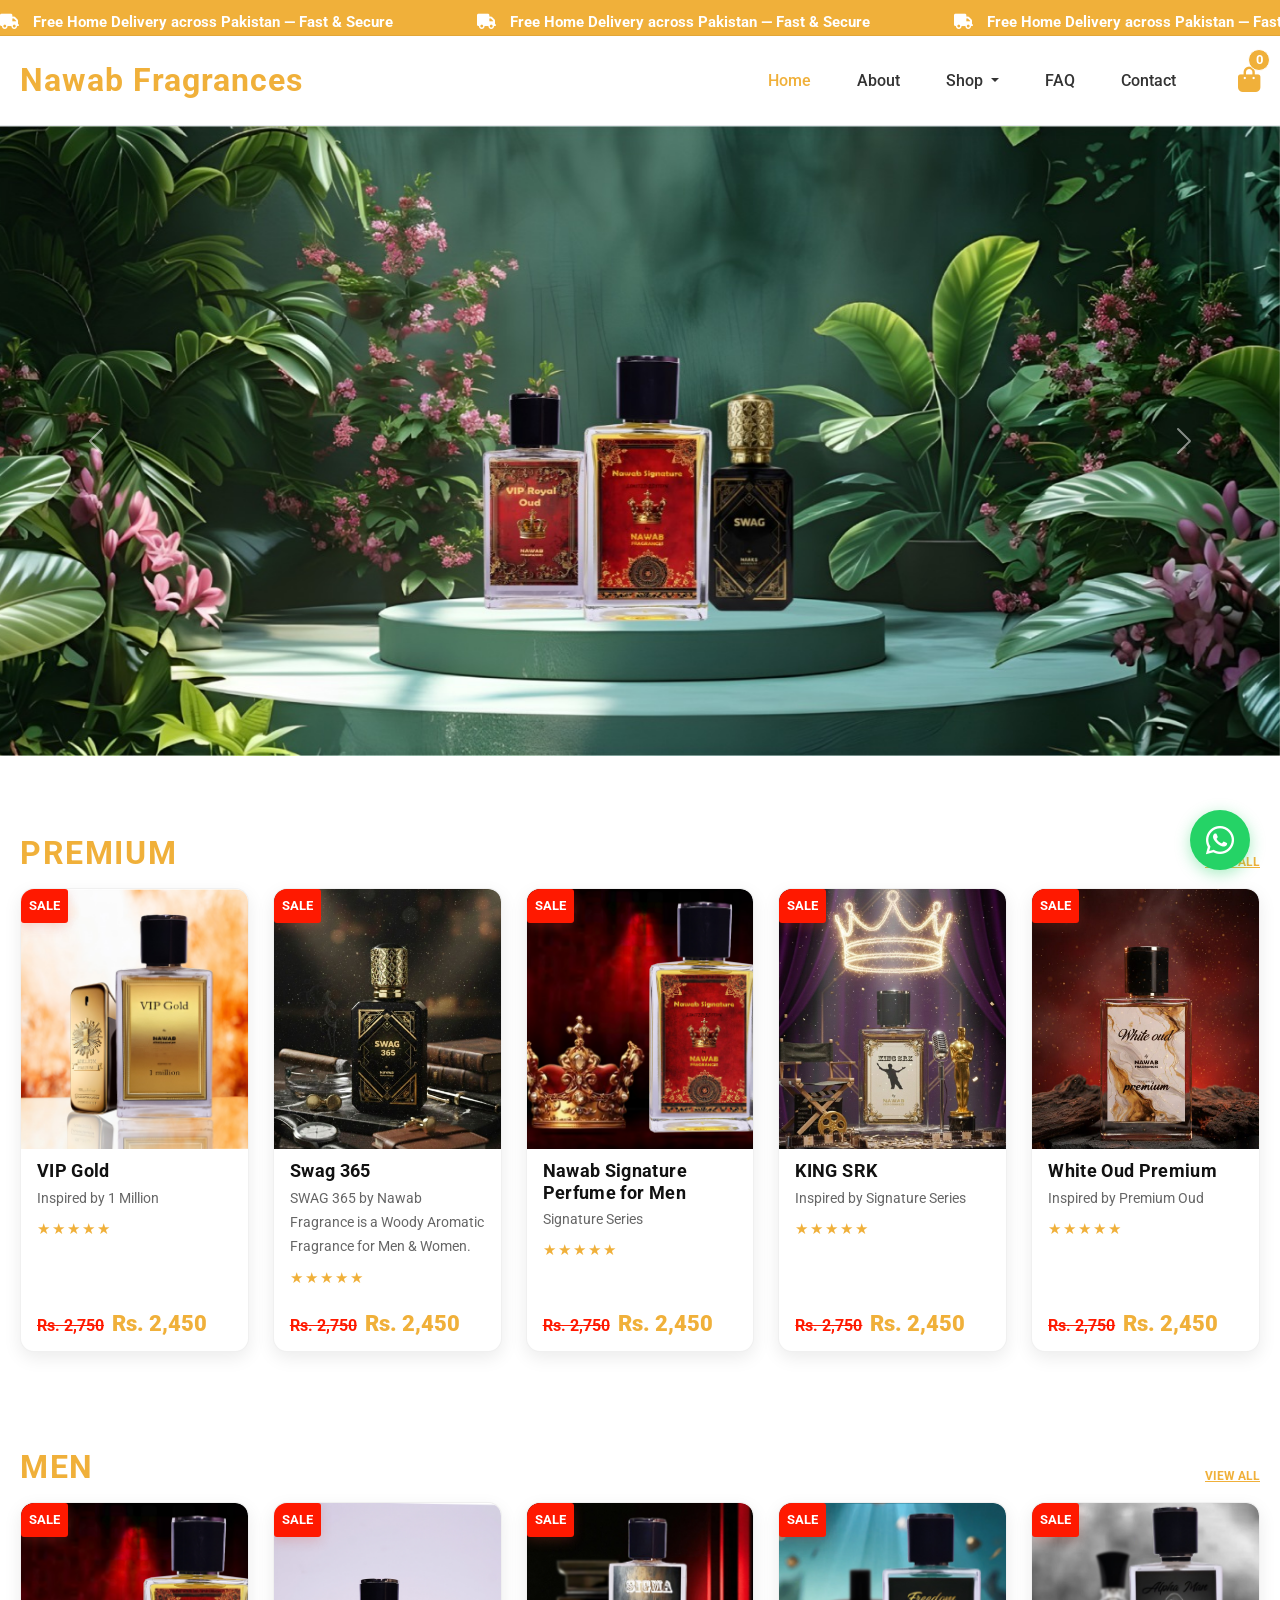
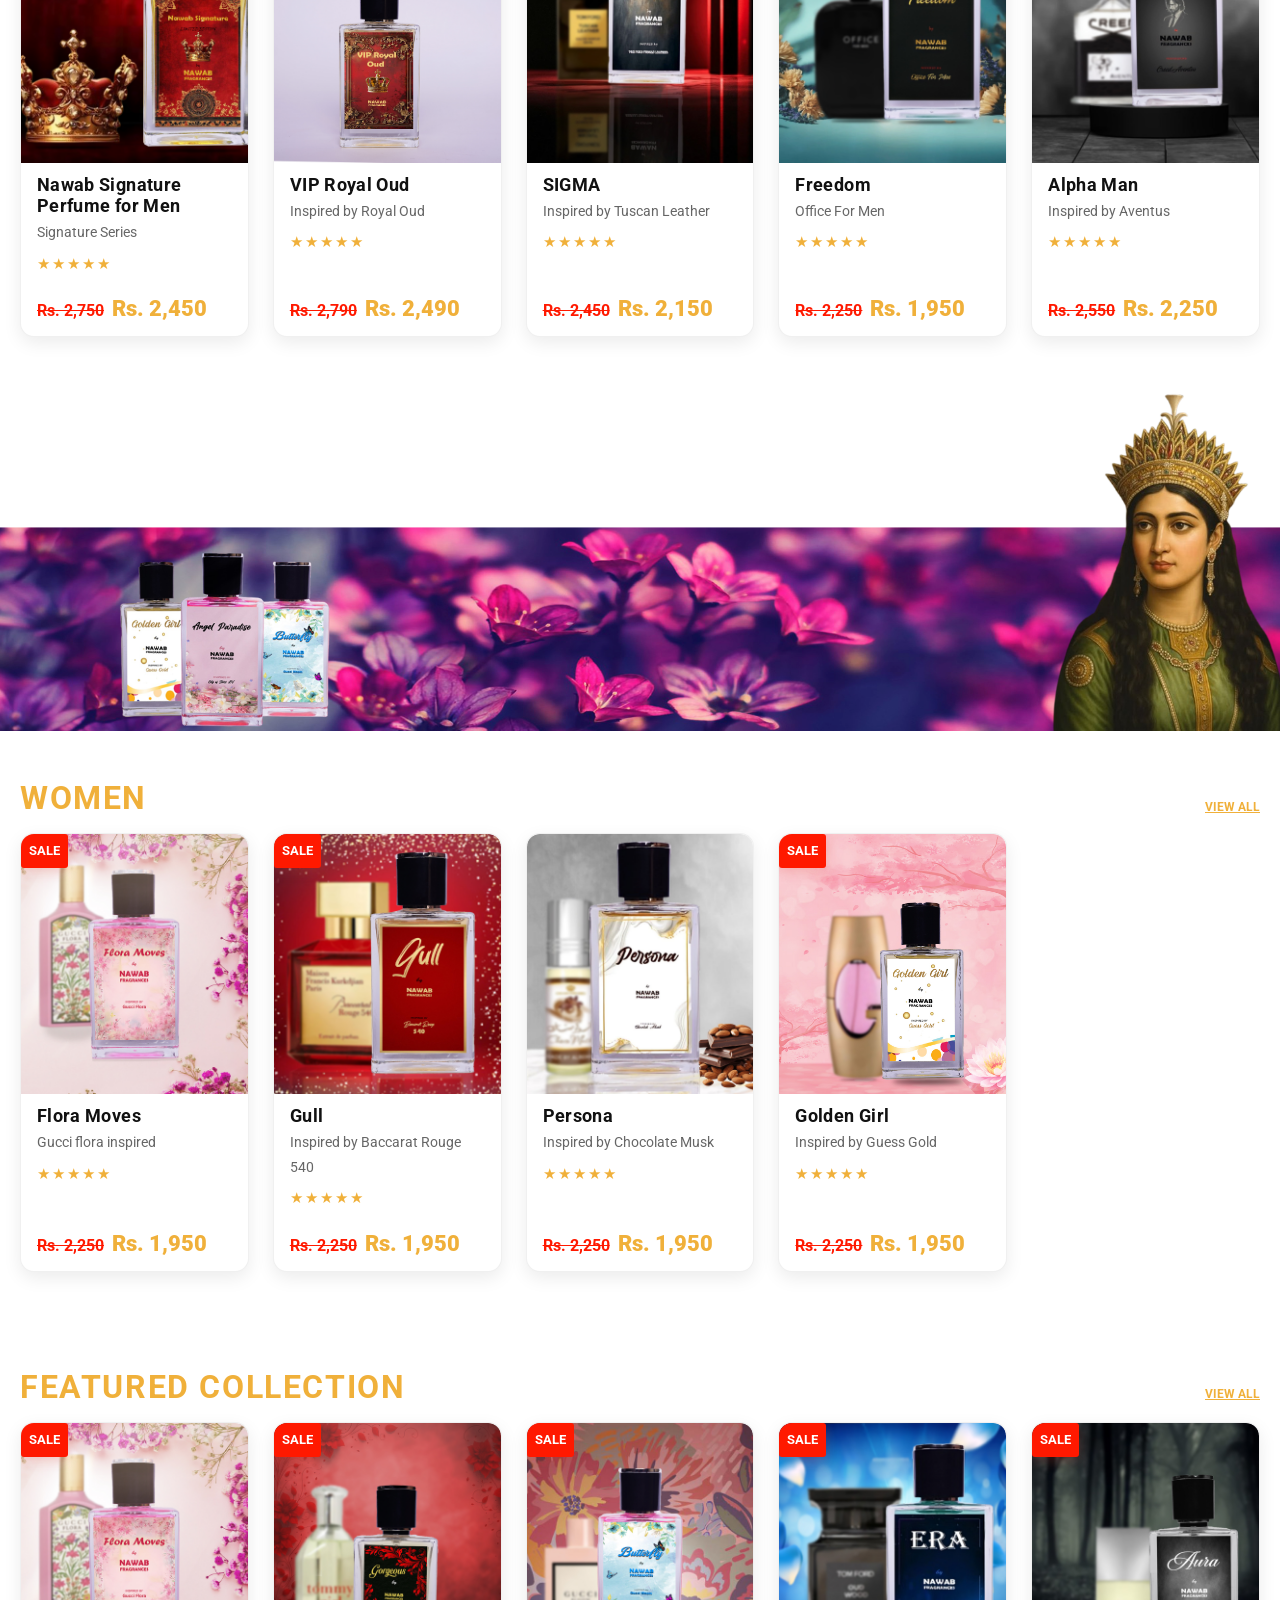
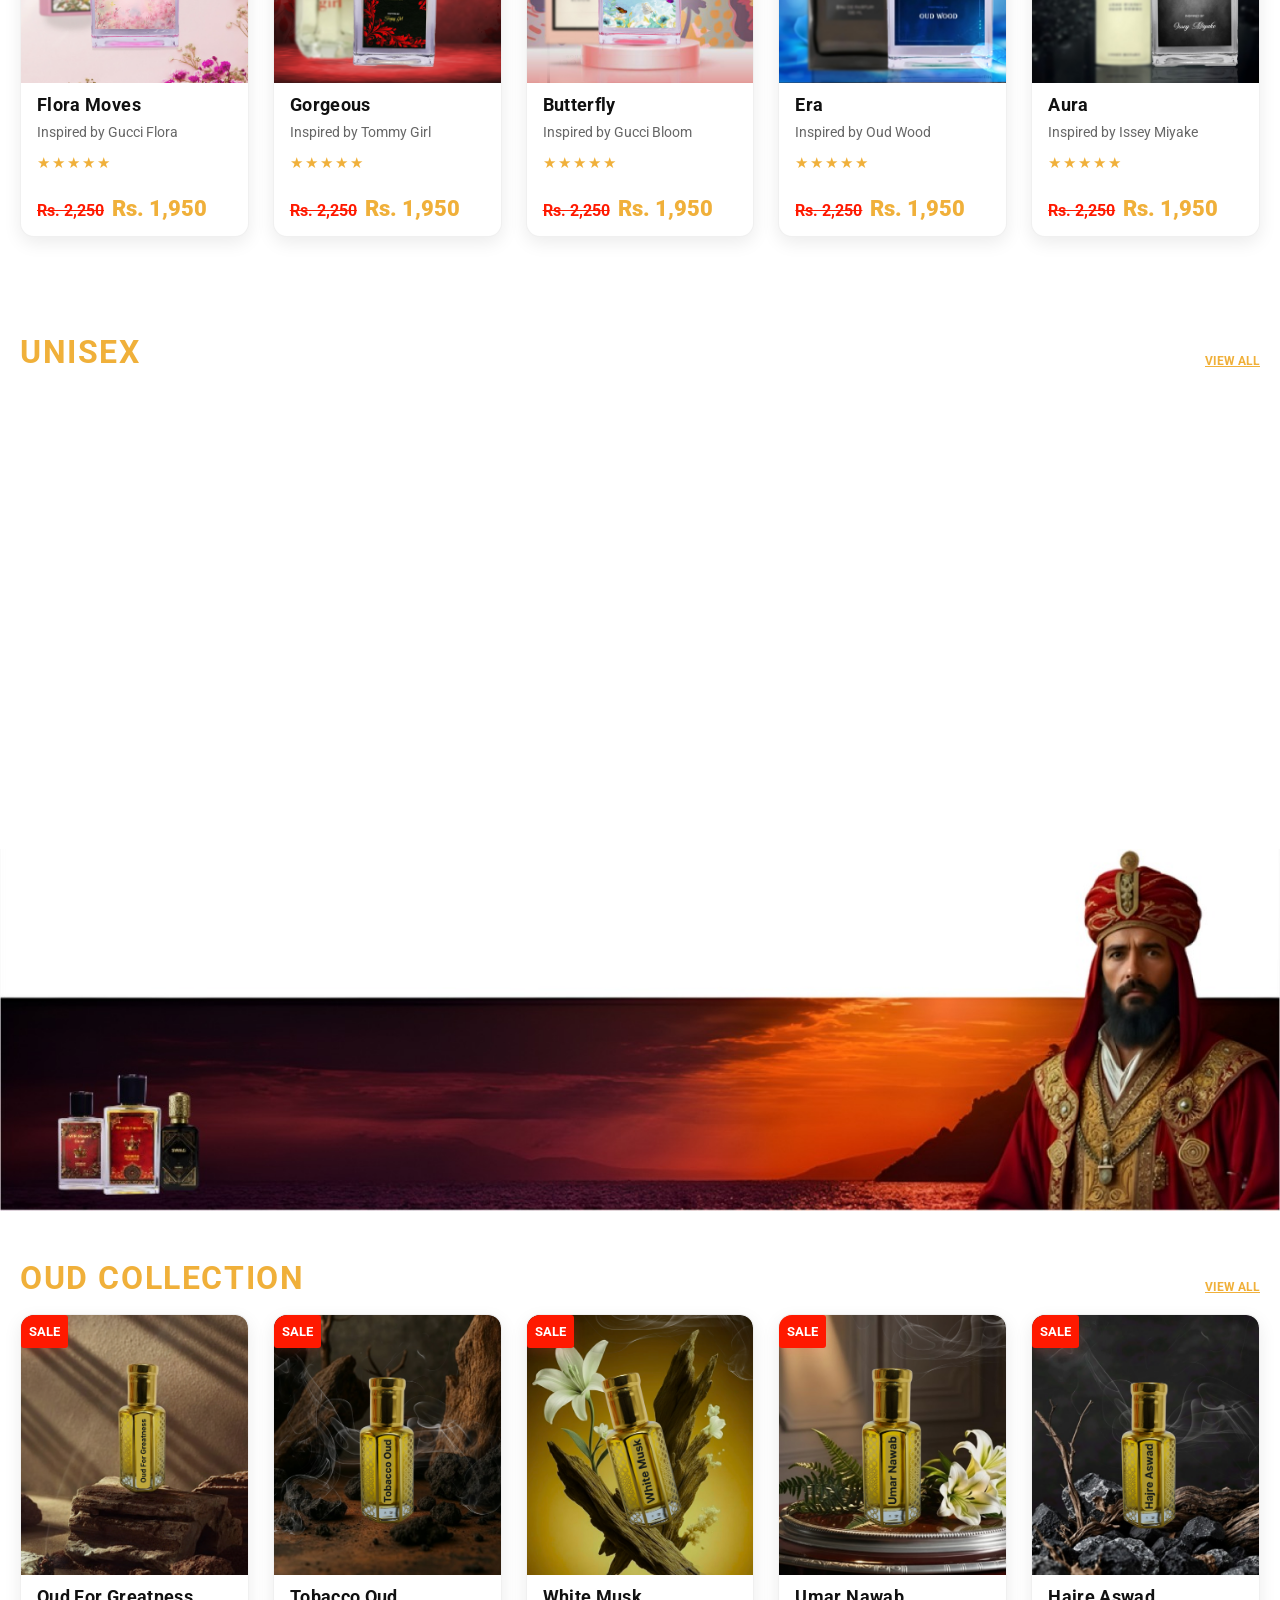
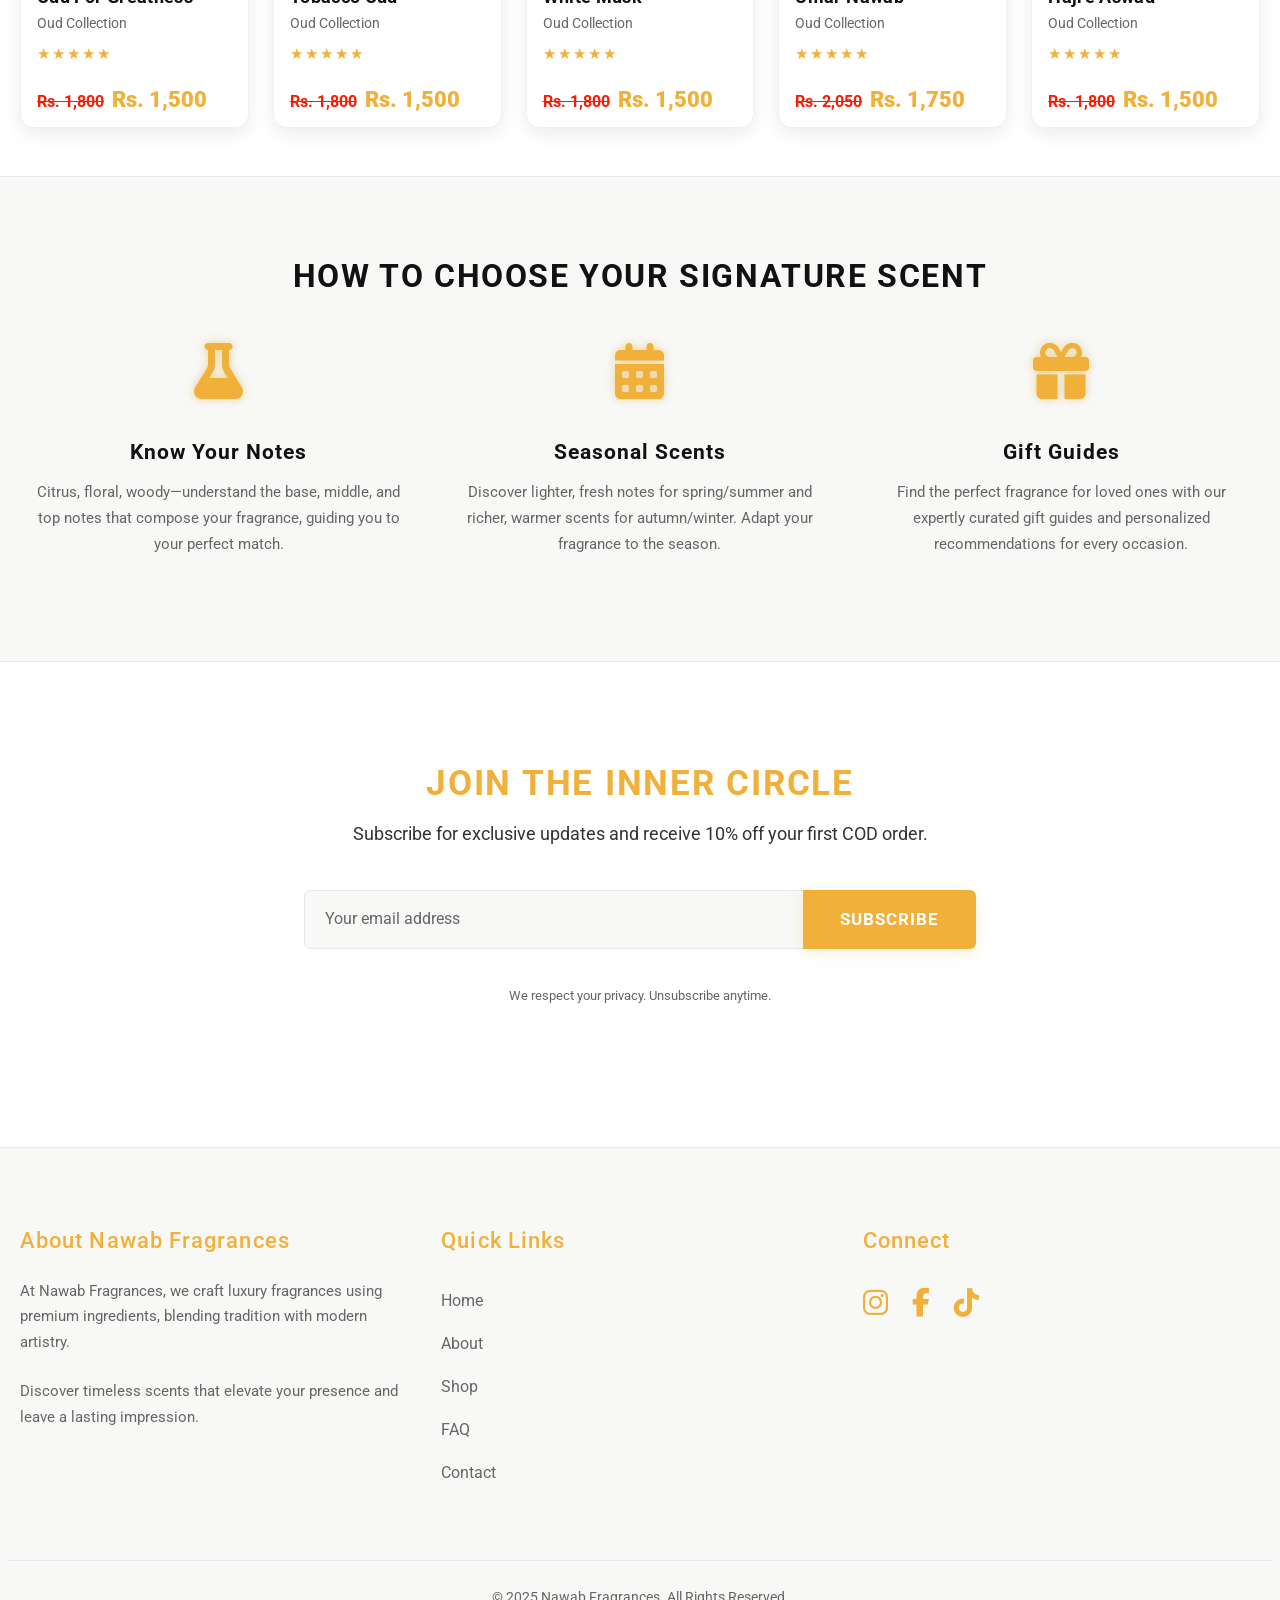
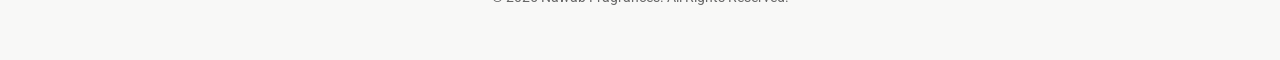
==== commit c732194b: "maquee add, cash on dilevery remove" ====
--- a/index.html
+++ b/index.html
@@ -39,6 +39,10 @@
 </head>
 
 <body>
+    <div class="free-delivery-banner">
+        <div class="marquee"><p><i class="fas fa-truck"></i> Free Home Delivery across Pakistan — Fast &amp; Secure   &nbsp; &nbsp; &nbsp; &nbsp; &nbsp; &nbsp; &nbsp; &nbsp; &nbsp; &nbsp;  <i class="fas fa-truck"></i> Free Home Delivery across Pakistan — Fast &amp; Secure   &nbsp; &nbsp; &nbsp; &nbsp; &nbsp; &nbsp; &nbsp; &nbsp; &nbsp; &nbsp; <i class="fas fa-truck"></i> Free Home Delivery across Pakistan — Fast &amp; Secure   &nbsp; &nbsp; &nbsp; &nbsp; &nbsp; &nbsp; &nbsp; &nbsp; &nbsp; &nbsp; <i class="fas fa-truck"></i> Free Home Delivery across Pakistan — Fast &amp; Secure</p></div>
+    </div>
+
     <!-- Header (Global) -->
     <header class="navbar navbar-expand-lg fixed-top">
         <div class="container-fluid main-content">
--- a/style.css
+++ b/style.css
@@ -25,6 +25,9 @@
     --medium-gray: #666666; /* Secondary text */
     --dark-gray: #E5E7EB; /* Borders/dividers */
     --darker-gray: #e4e6eb; /* Card/raised surfaces */
+    /* Layout sizes */
+    --banner-height: 36px;
+    --navbar-height: 60px;
 }
 
 /* Carousel Controls - Remove Borders */
@@ -48,7 +51,7 @@
     color: var(--light-gray);
     line-height: 1.7;
     margin: 0;
-    padding-top: 90px;
+    padding-top: calc(var(--banner-height) + var(--navbar-height) + 30px);
     overflow-x: hidden;
     -webkit-font-smoothing: antialiased;
     -moz-osx-font-smoothing: grayscale;
@@ -188,6 +191,53 @@
     align-items: center;
 }
 .promo-text { font-size: 0.9rem; }
+
+/* Free Delivery Banner */
+.free-delivery-banner {
+    --banner-height: 36px;
+    position: fixed;
+    top: 0;
+    left: 0;
+    right: 0;
+    height: var(--banner-height);
+    background: var(--gold);
+    color: var(--black);
+    padding: 0px 0 ;
+    display: flex;
+    flex-direction: column;
+    align-items: center;
+    overflow: hidden;
+    z-index: 1060;
+    border-bottom: 1px solid rgba(0,0,0,0.06);
+}
+.free-delivery-banner .marquee {
+    width: 100%;
+    overflow: hidden;
+       padding:0px 0 ;
+}
+.free-delivery-banner .marquee-inner {
+    display: inline-flex;
+    gap: 48px; /* space between repeated messages */
+    align-items: center;
+    min-width: 200%; /* ensures two copies fit inline */
+    animation: marquee 12s linear infinite;
+    
+}
+.free-delivery-banner .marquee-item {
+    white-space: nowrap;
+    font-weight: 700;
+    font-size: 0.95rem;
+       padding: 10px 0 ;
+}
+.free-delivery-banner i { margin-right: 10px; }
+
+@keyframes marquee {
+    0% { transform: translateX(0); }
+    100% { transform: translateX(-50%); }
+}
+
+/* Move fixed navbar below the banner */
+.navbar.fixed-top { top: var(--banner-height) !important; }
 
 .utility-header {
     position: fixed;
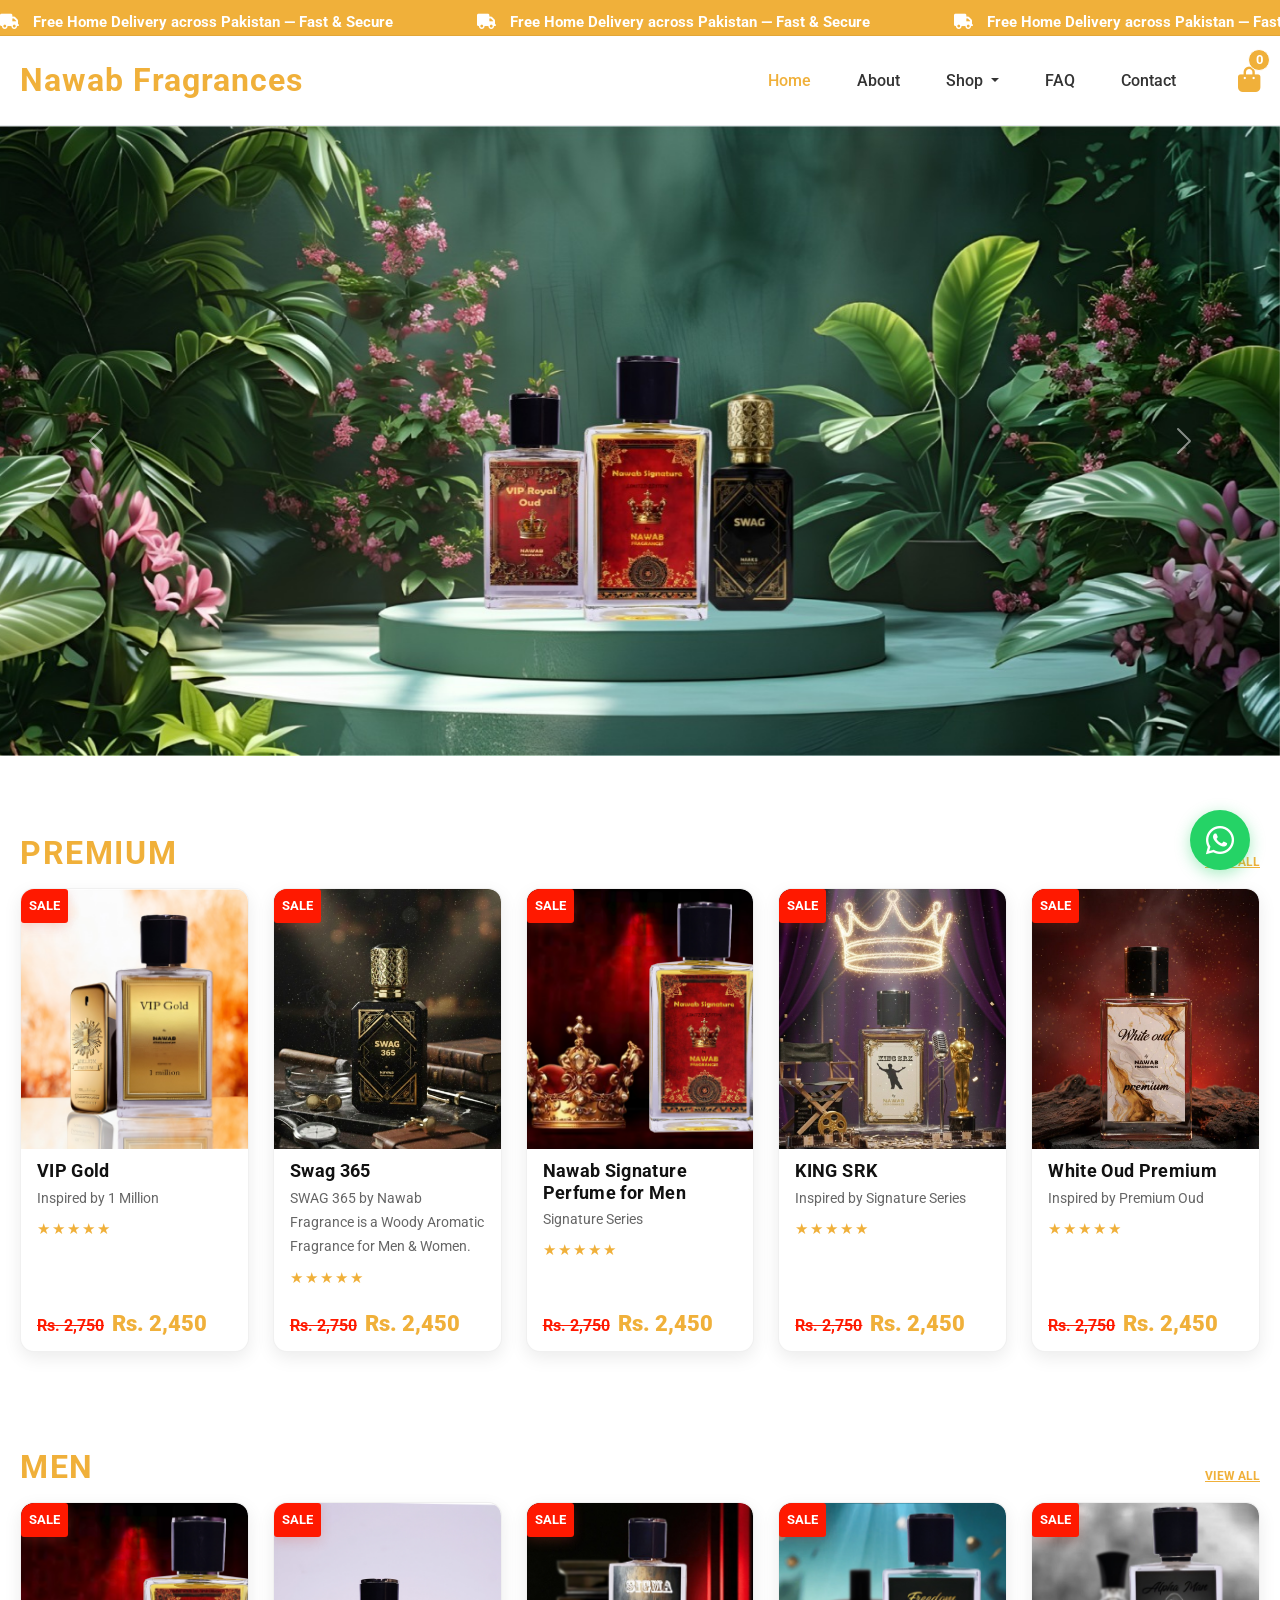
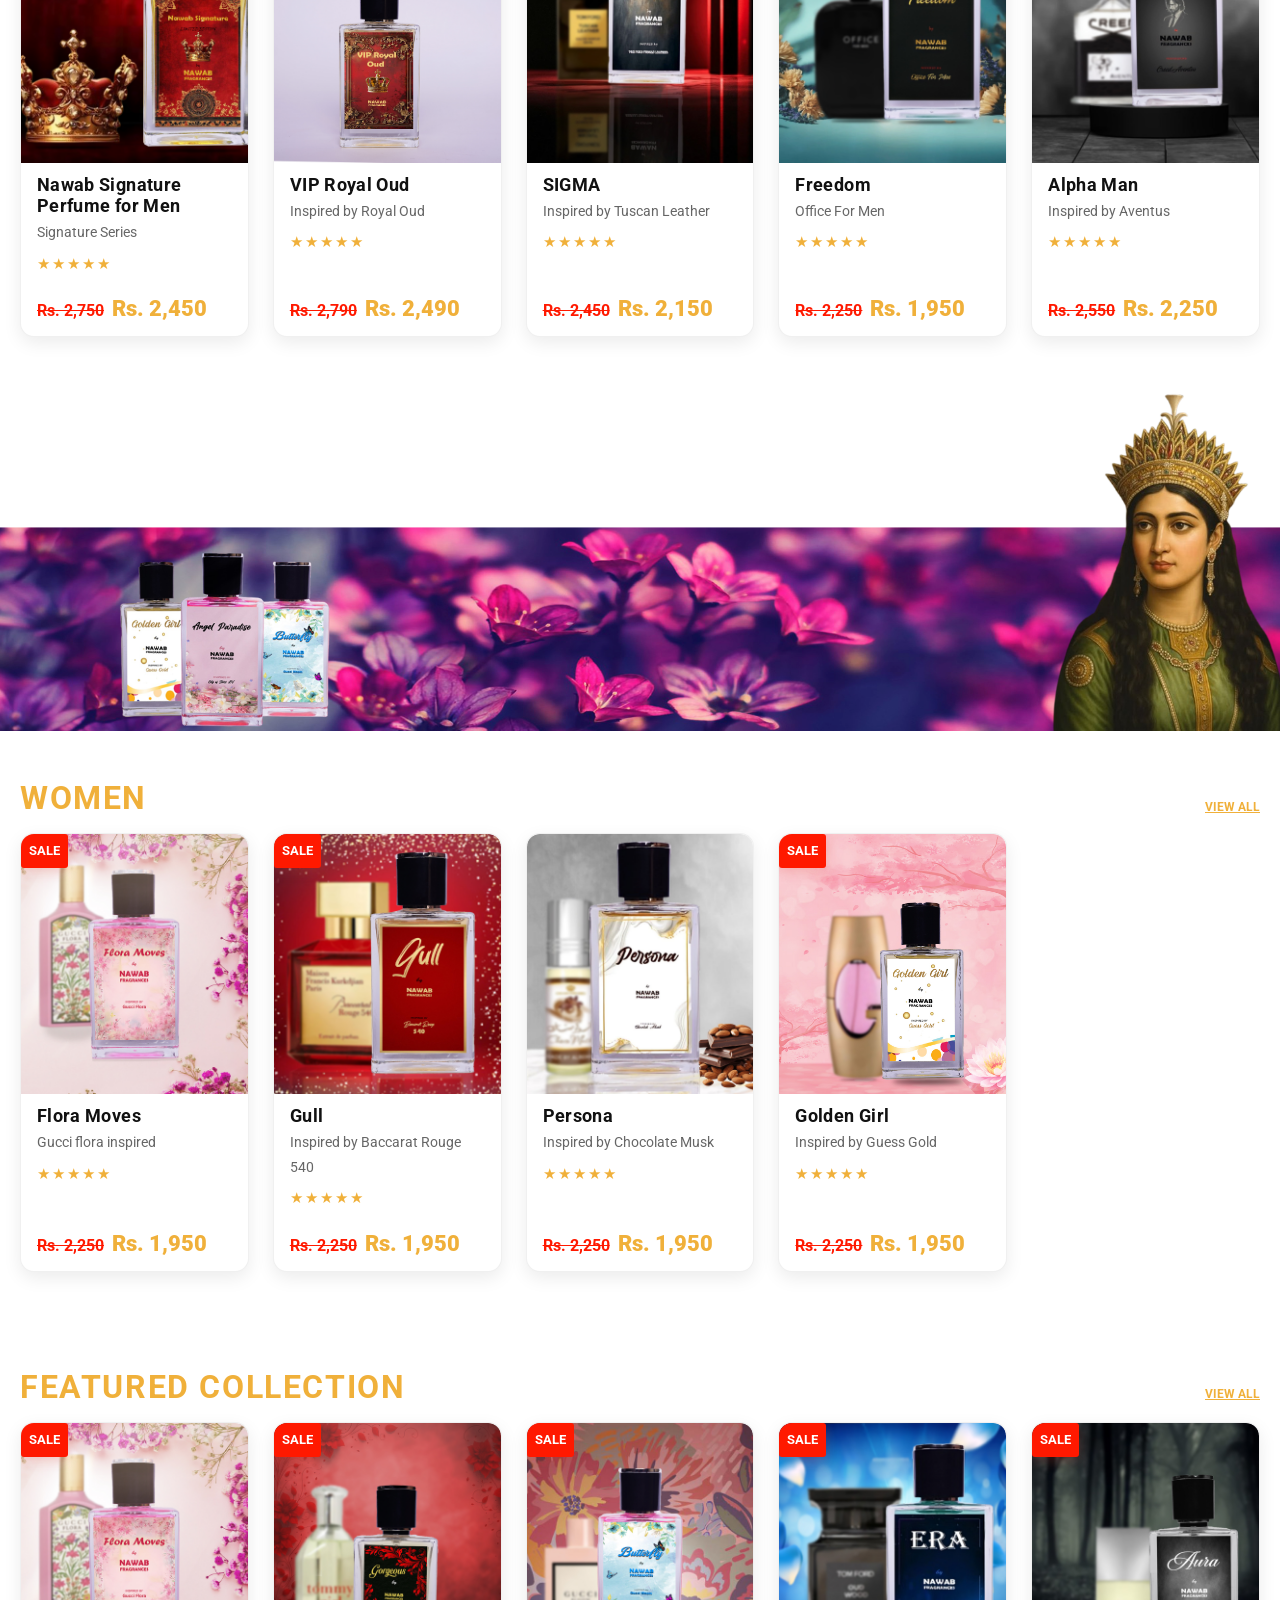
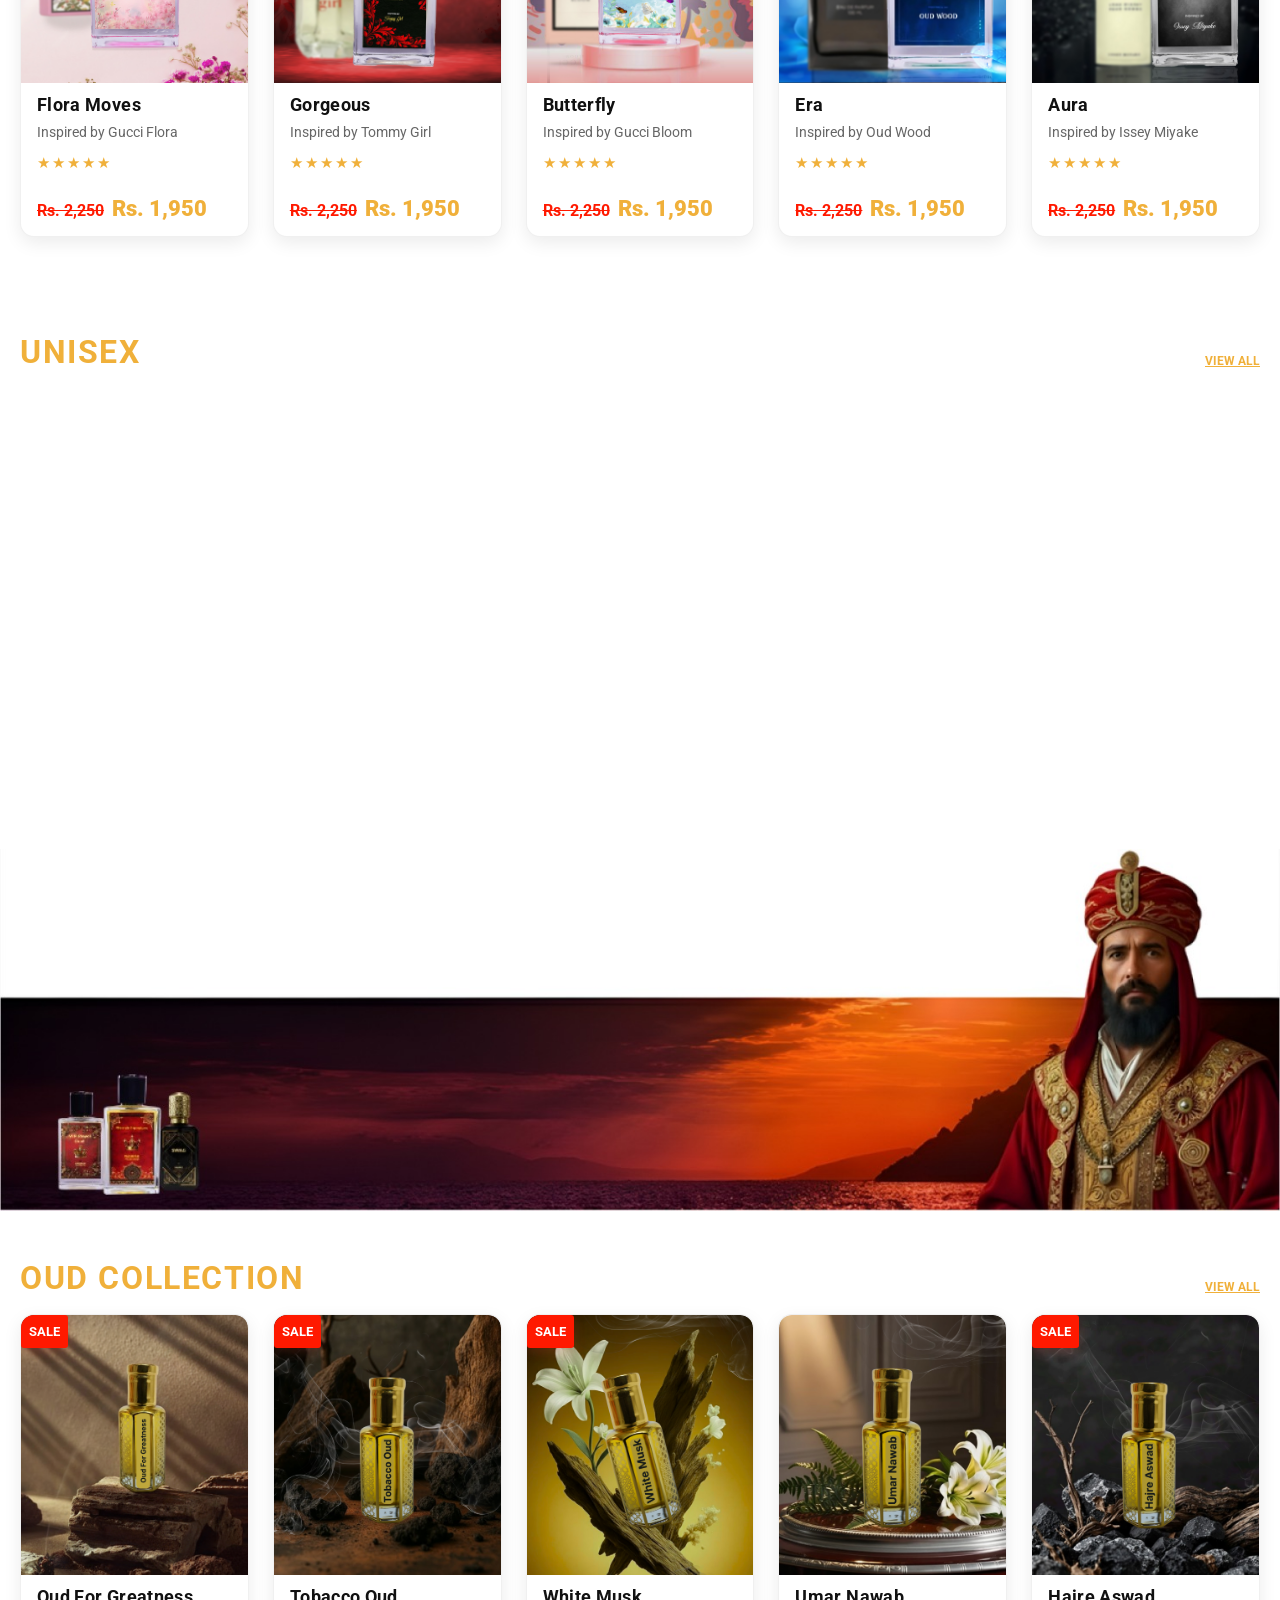
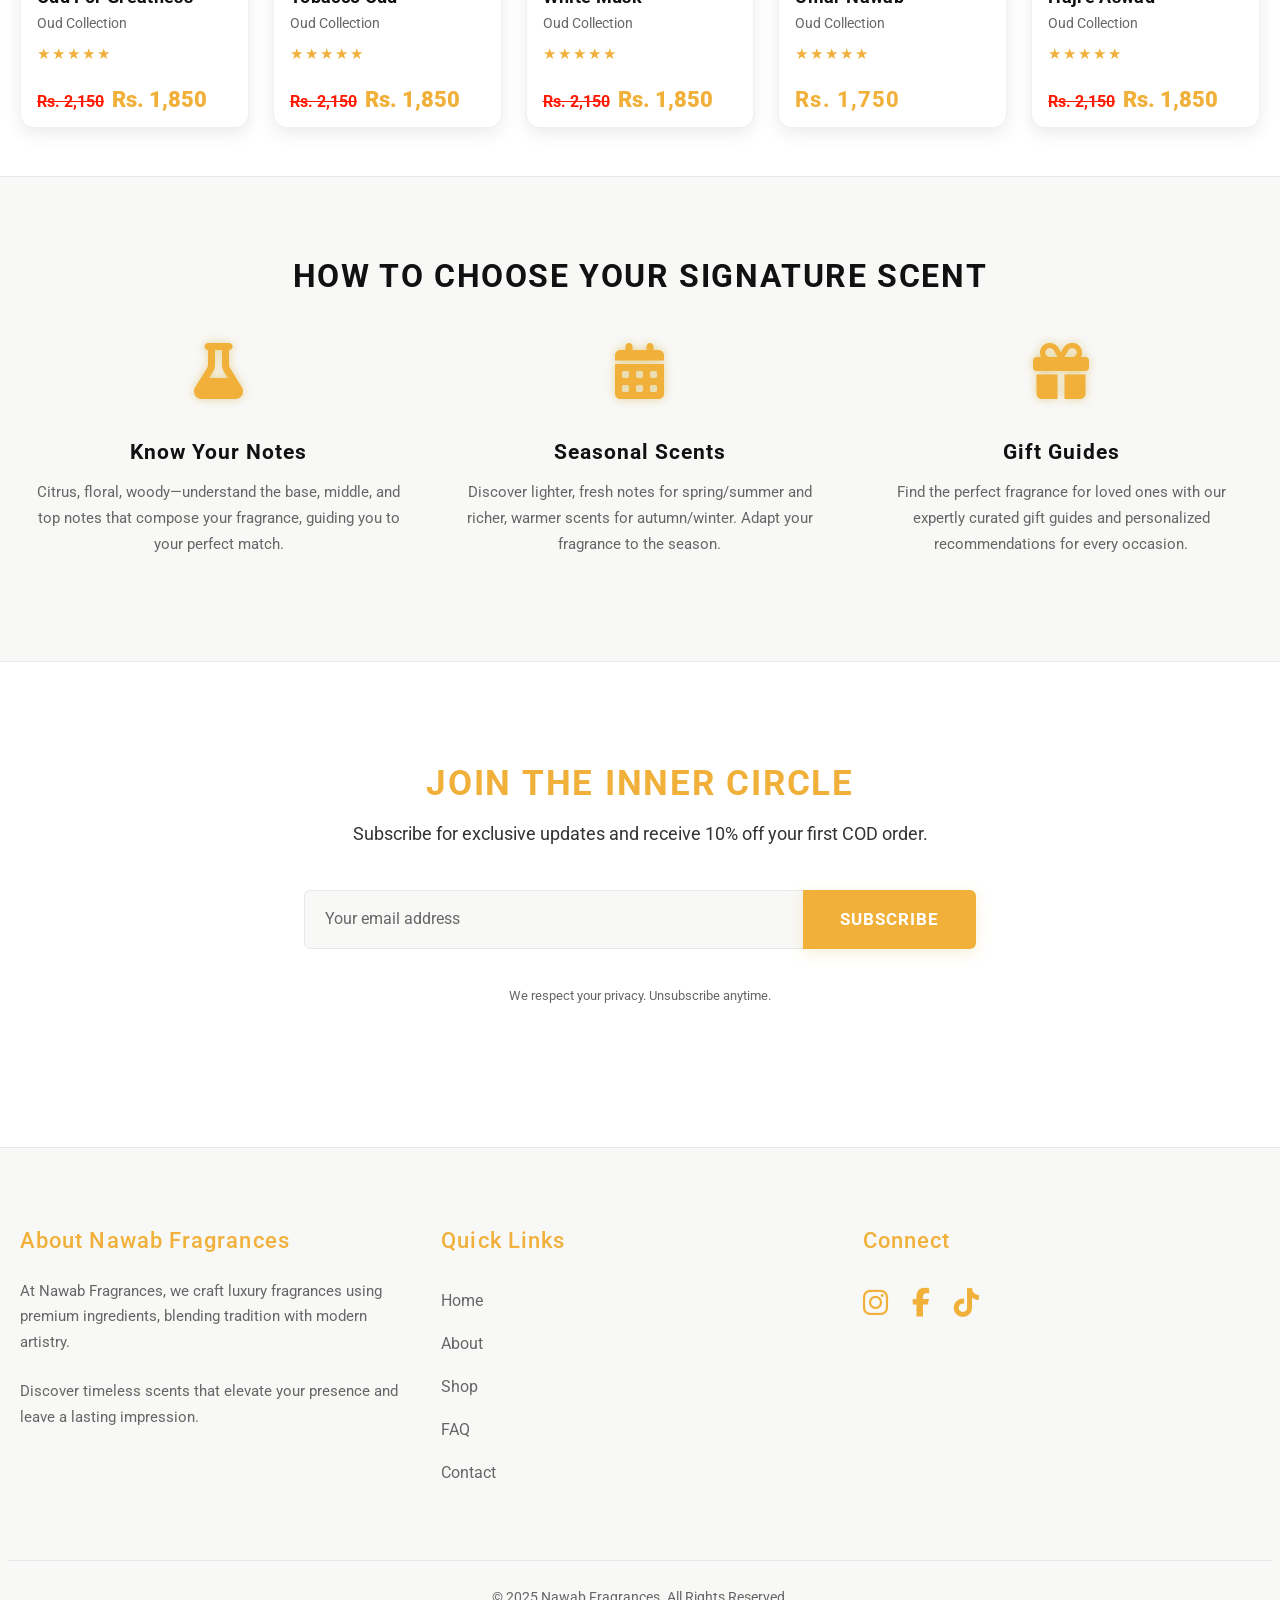
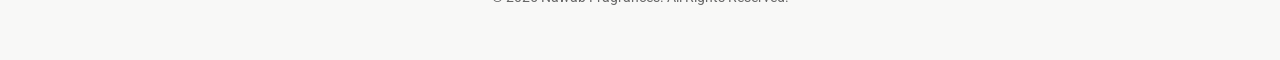
==== commit 8d2d76fb: "add lazy loader in all website images" ====
--- a/index.html
+++ b/index.html
@@ -126,13 +126,13 @@
             <div id="carouselExampleFade" class="carousel slide carousel-fade hero-section">
                 <div class="carousel-inner">
                     <div class="carousel-item active">
-                        <img src="assets/NEW.jpeg" class="d-block w-100" alt="...">
+                        <img src="assets/NEW.jpeg" class="d-block w-100" alt="..." loading="lazy">
                     </div>
                     <div class="carousel-item">
-                        <img src="assets/NEW1.png" class="d-block w-100" alt="...">
+                        <img src="assets/NEW1.png" class="d-block w-100" alt="..." loading="lazy">
                     </div>
                     <div class="carousel-item">
-                        <img src="assets/NEW2.png" class="d-block w-100" alt="...">
+                        <img src="assets/NEW2.png" class="d-block w-100" alt="..." loading="lazy">
                     </div>
                 </div>
                 <button class="carousel-control-prev" type="button" data-bs-target="#carouselExampleFade"
@@ -351,7 +351,7 @@
         <!-- End of Men Category -->
 
         <div>
-            <img src="assets/third-index.png" alt="">
+            <img src="assets/third-index.png" alt="" loading="lazy">
         </div>
 
         <!-- Women Category -->
@@ -666,7 +666,7 @@
 
 
         <div class="img-container">
-            <img src="assets/second-index.jpeg" alt="">
+            <img src="assets/second-index.jpeg" alt="" loading="lazy">
         </div>
 
 
@@ -700,7 +700,7 @@
                                     alt="Oud For Greatness" class="img-fluid" loading="lazy"></a>
                             <h3 class="product-name">Oud For Greatness</h3>
                             <p class="product-desc">Oud Collection</p>
-                            <h4 class="product-price">Rs. 1,500</h4>
+                            <h4 class="product-price">Rs. 1,850</h4>
                         </div>
                     </div>
                     <div class="col">
@@ -716,7 +716,7 @@
                                     alt="Tobacco Oud" class="img-fluid" loading="lazy"></a>
                             <h3 class="product-name">Tobacco Oud</h3>
                             <p class="product-desc">Oud Collection</p>
-                            <h4 class="product-price">Rs. 1,500</h4>
+                            <h4 class="product-price">Rs. 1,850</h4>
                         </div>
                     </div>
                     <div class="col">
@@ -732,7 +732,7 @@
                                     class="img-fluid" loading="lazy"></a>
                             <h3 class="product-name">White Musk</h3>
                             <p class="product-desc">Oud Collection</p>
-                            <h4 class="product-price">Rs. 1,500</h4>
+                            <h4 class="product-price">Rs. 1,850</h4>
                         </div>
                     </div>
                     <div class="col">
@@ -764,7 +764,7 @@
                                     alt="Hajre Aswad" class="img-fluid" loading="lazy"></a>
                             <h3 class="product-name">Hajre Aswad</h3>
                             <p class="product-desc">Oud Collection</p>
-                            <h4 class="product-price">Rs. 1,500</h4>
+                            <h4 class="product-price">Rs. 1,850</h4>
                         </div>
                     </div>
                 </div>
--- a/style.css
+++ b/style.css
@@ -1637,7 +1637,7 @@
         margin: 0 12px 6px!important;
     }
 
-    body { padding-top: 70px; }
+    body { padding-top: 130px; }
     .navlinks-bar { top: 170px; }
     .utility-header { height: 70px; }
     /* Keep search visible on mobile per design sample */
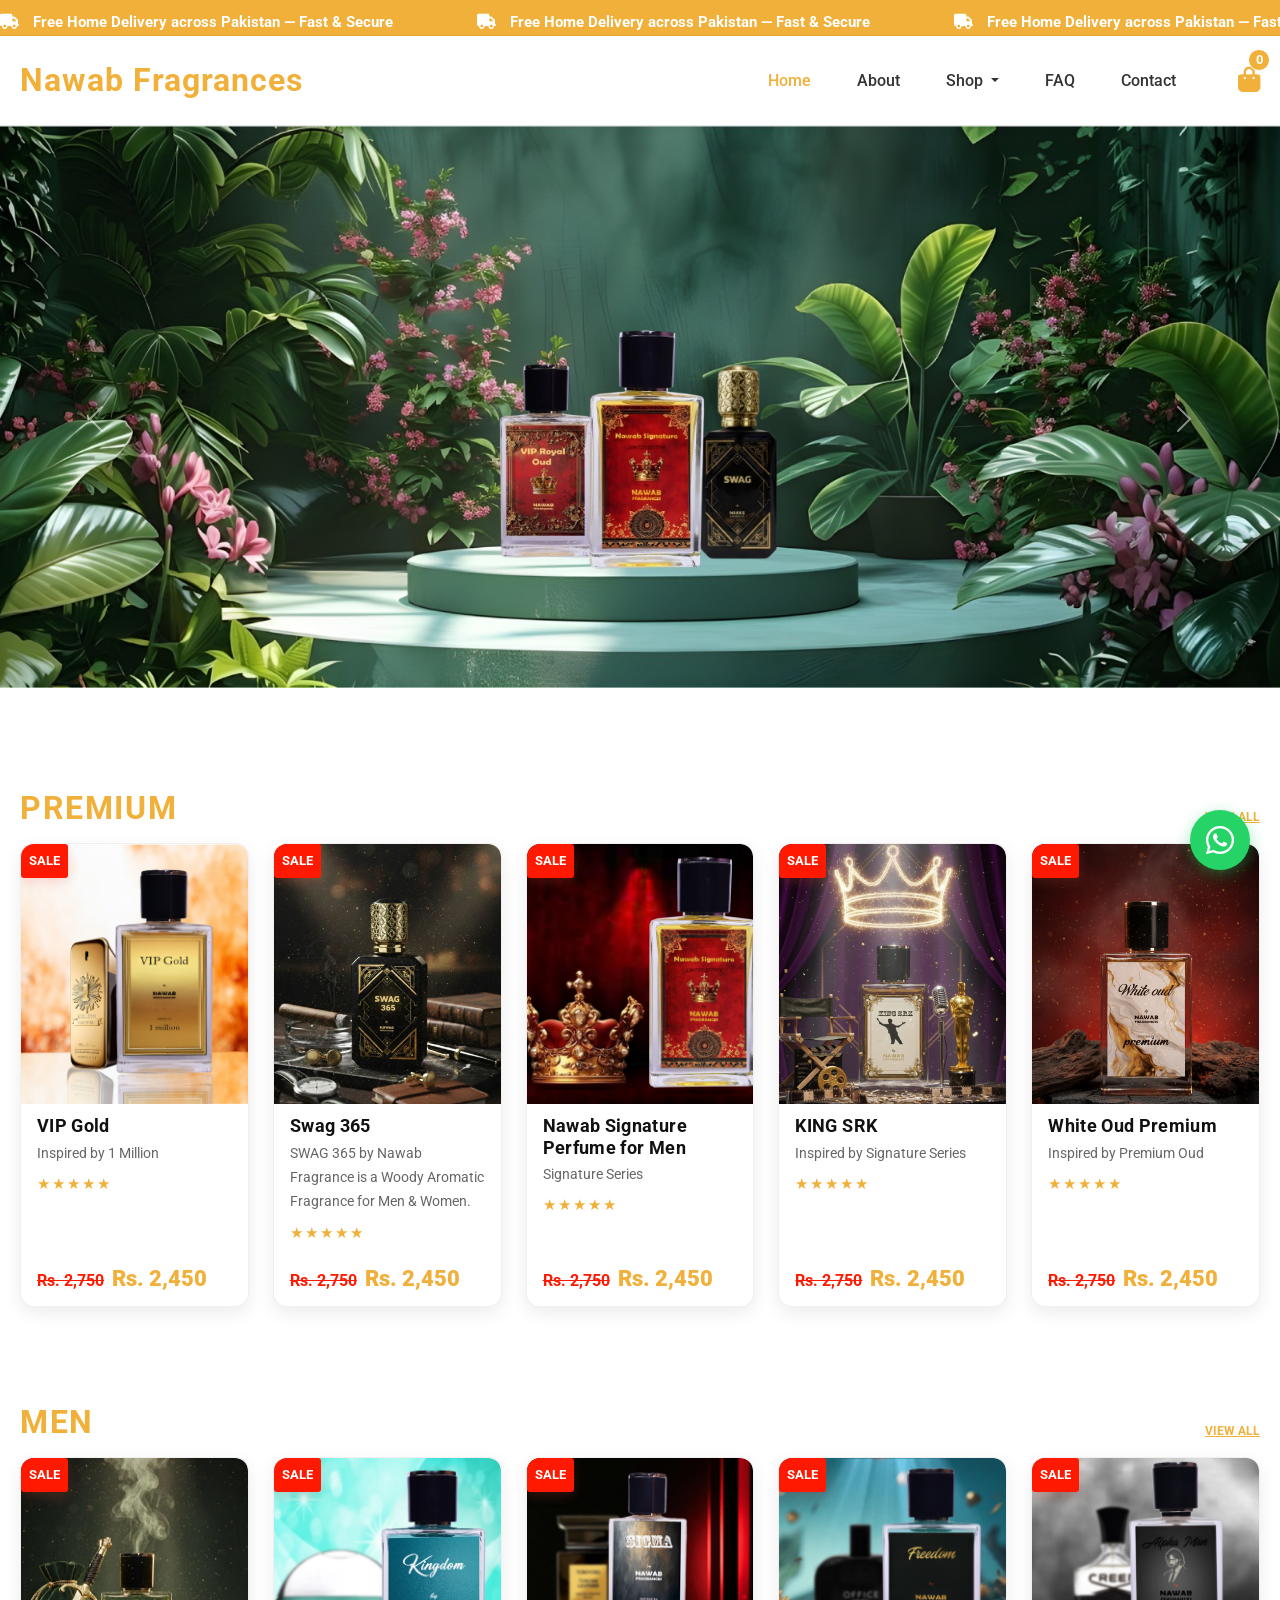
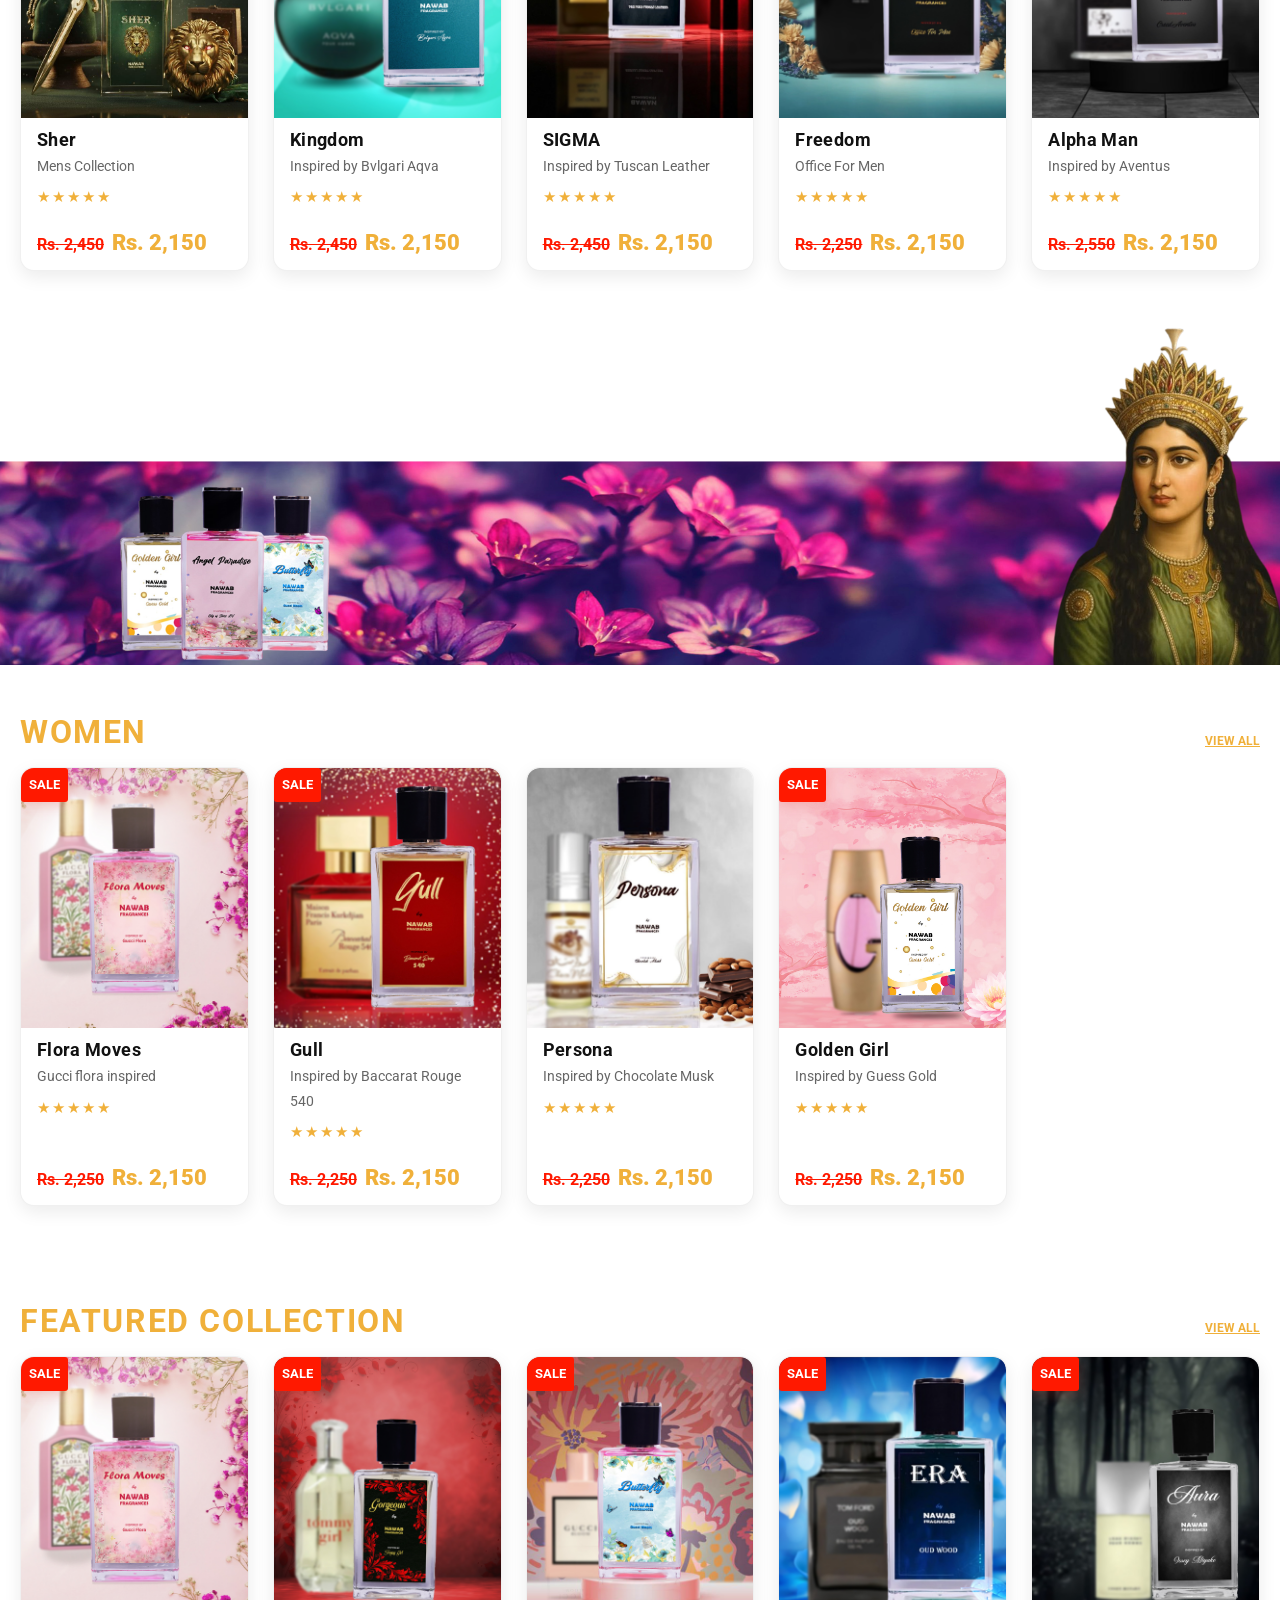
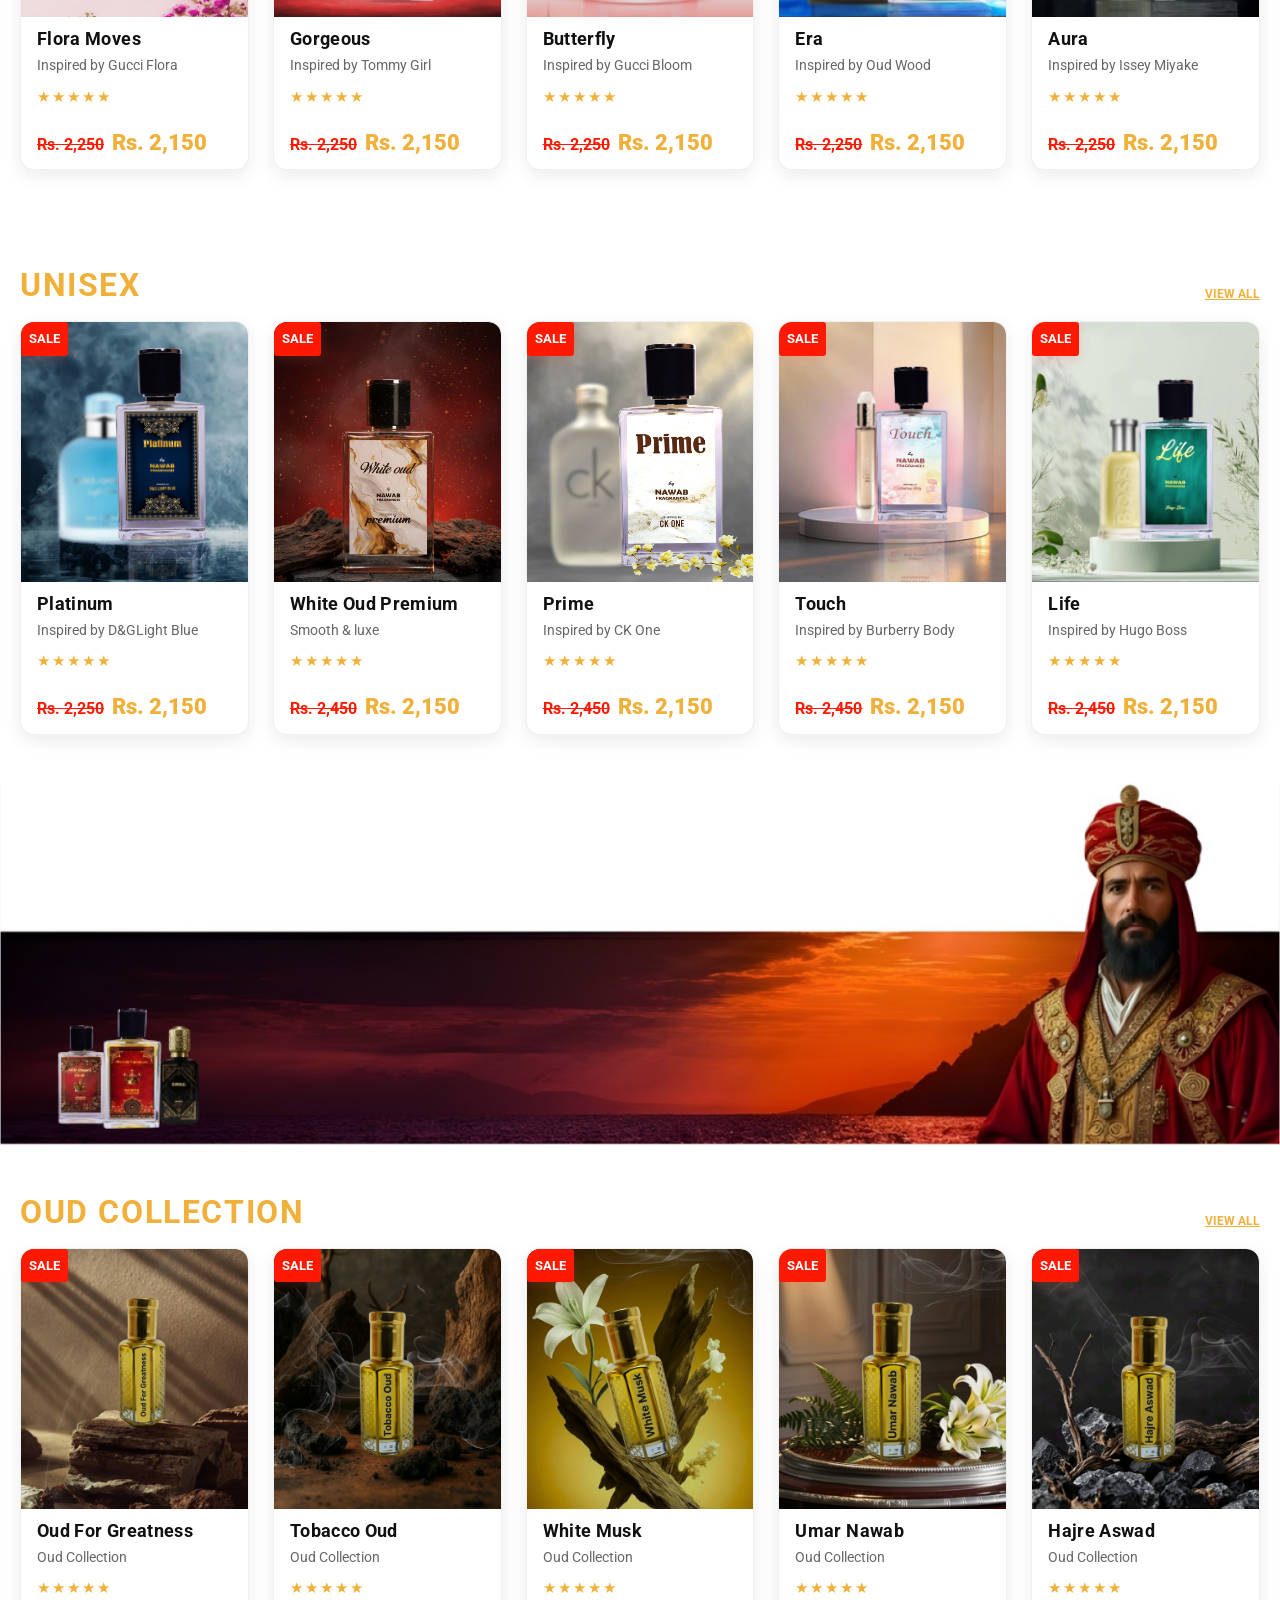
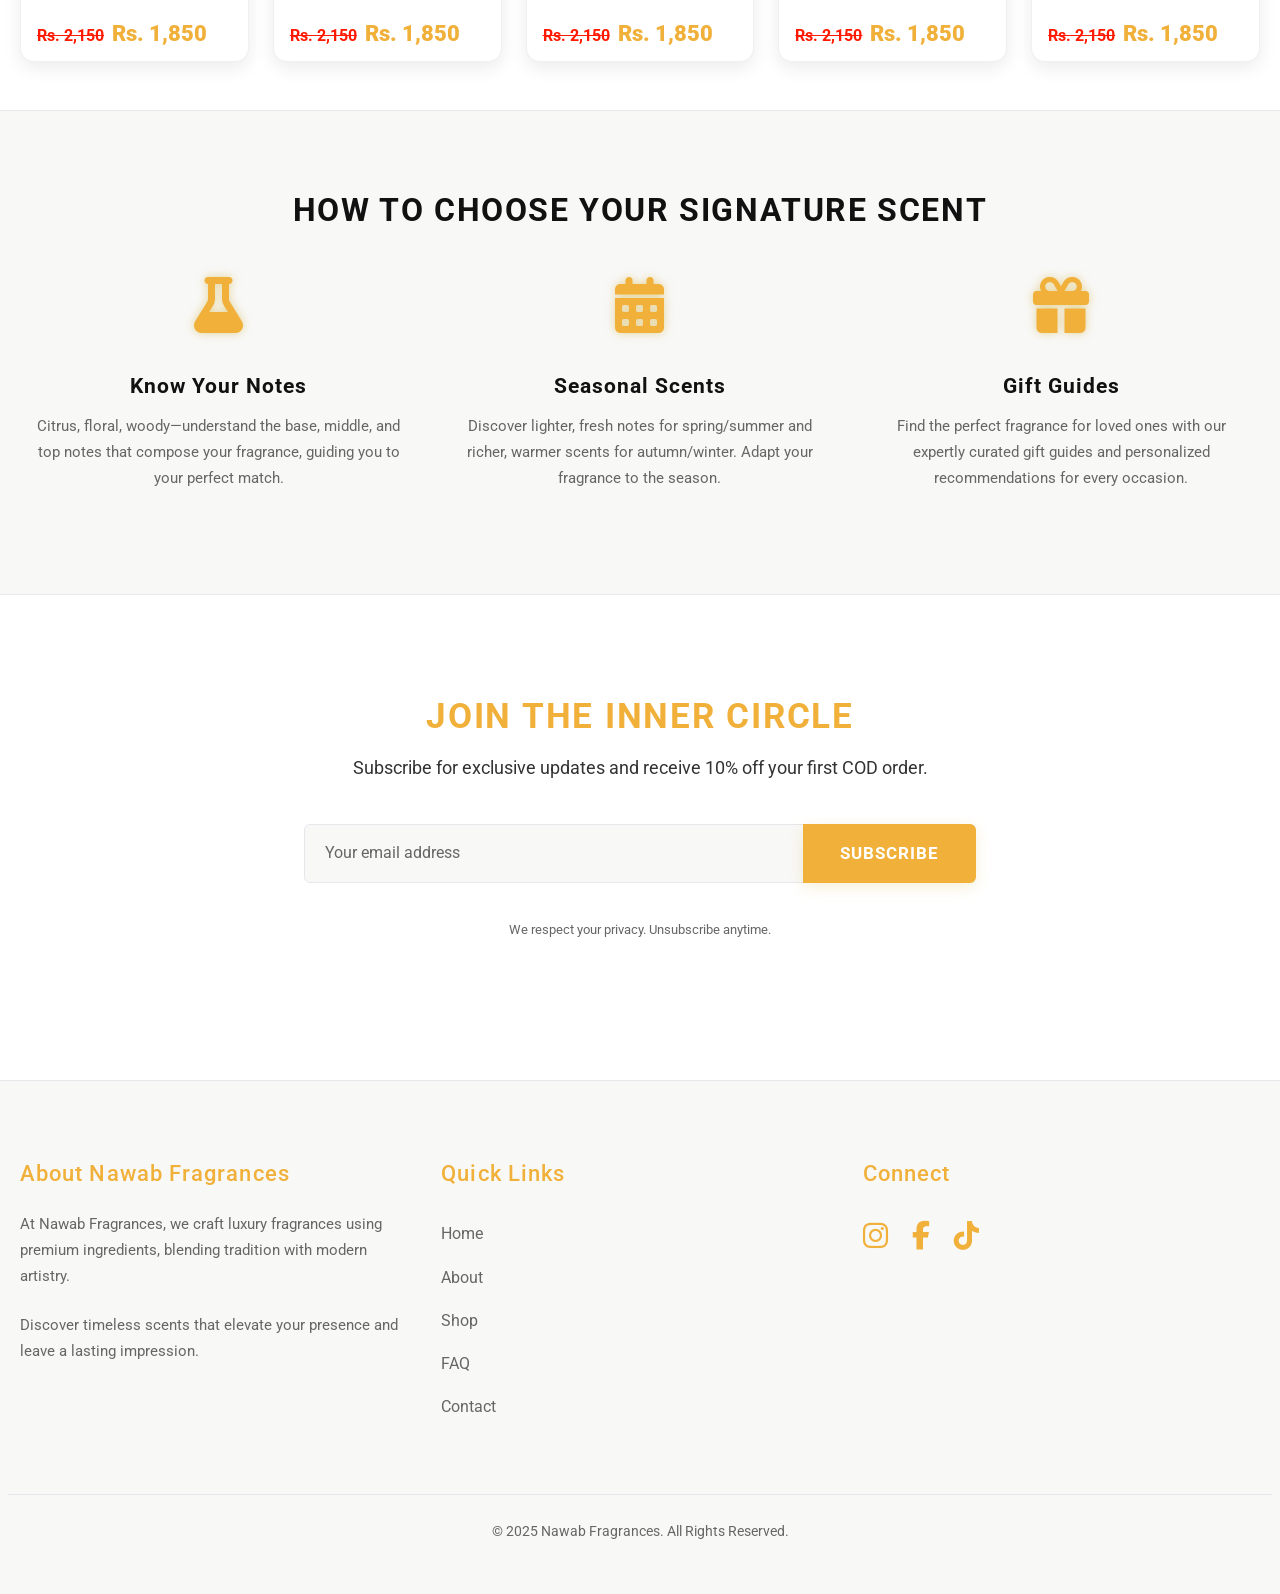
==== commit 05e51d72: "update" ====
--- a/index.html
+++ b/index.html
@@ -27,7 +27,7 @@
     <!-- Font Awesome CSS -->
     <link rel="stylesheet" href="https://cdnjs.cloudflare.com/ajax/libs/font-awesome/6.5.2/css/all.min.css">
     <!-- Custom CSS -->
-    <link rel="stylesheet" href="style.css">
+    <link rel="stylesheet" href="style.css?v=2">
     <!-- Google Analytics (Placeholder) -->
     <script async src="https://www.googletagmanager.com/gtag/js?id=UA-XXXXX-Y"></script>
     <script>
@@ -258,36 +258,36 @@
                         <div class="product-card text-center">
                             <div class="floating-actions">
                                 <button class="fabtn quick-view-btn" data-bs-toggle="modal"
-                                    data-bs-target="#quickViewModal" data-product-id="nawab-signature-men"
-                                    aria-label="Quick View"><i class="fas fa-search"></i></button>
-                                <button class="fabtn add-to-cart-btn" data-product-id="nawab-signature-men"
-                                    aria-label="Add to Cart"><i class="fas fa-plus"></i></button>
-                            </div>
-                            <a href="/product.html?id=nawab-signature-men"><img src="assets/Nawab-Signature-Men.jpg"
-                                    alt="Nawab Signature Perfume for Men" class="img-fluid" loading="lazy"></a>
-                            <h3 class="product-name">Nawab Signature Perfume for Men</h3>
-                            <p class="product-desc">Signature Series</p>
-                            <div class="sale-badge">Sale</div>
-                            <div class="price-block"><span class="original-price">Rs. 2,750</span> <span
-                                    class="sale-price">Rs. 2,450</span></div>
-                        </div>
-                    </div>
-                    <div class="col">
-                        <div class="product-card text-center">
-                            <div class="floating-actions">
-                                <button class="fabtn quick-view-btn" data-bs-toggle="modal"
-                                    data-bs-target="#quickViewModal" data-product-id="vip-royal-oud"
-                                    aria-label="Quick View"><i class="fas fa-search"></i></button>
-                                <button class="fabtn add-to-cart-btn" data-product-id="vip-royal-oud"
-                                    aria-label="Add to Cart"><i class="fas fa-plus"></i></button>
-                            </div>
-                            <a href="/product.html?id=vip-royal-oud"><img src="assets/vip-royal-oud-hover.jpg"
-                                    alt="VIP Royal Oud" class="img-fluid" loading="lazy"></a>
-                            <h3 class="product-name">VIP Royal Oud</h3>
-                            <p class="product-desc">Inspired by Royal Oud</p>
-                            <div class="sale-badge">Sale</div>
-                            <div class="price-block"><span class="original-price">Rs. 2,790</span> <span
-                                    class="sale-price">Rs. 2,490</span></div>
+                                    data-bs-target="#quickViewModal" data-product-id="sher"
+                                    aria-label="Quick View"><i class="fas fa-search"></i></button>
+                                <button class="fabtn add-to-cart-btn" data-product-id="sher"
+                                    aria-label="Add to Cart"><i class="fas fa-plus"></i></button>
+                            </div>
+                            <a href="/product.html?id=sher"><img src="assets/sher.jpeg"
+                                    alt="Sher" class="img-fluid" loading="lazy"></a>
+                            <h3 class="product-name">Sher</h3>
+                            <p class="product-desc">Mens Collection</p>
+                            <div class="sale-badge">Sale</div>
+                            <div class="price-block"><span class="original-price">Rs. 2,450</span> <span
+                                    class="sale-price">Rs. 2,150</span></div>
+                        </div>
+                    </div>
+                    <div class="col">
+                        <div class="product-card text-center">
+                            <div class="floating-actions">
+                                <button class="fabtn quick-view-btn" data-bs-toggle="modal"
+                                    data-bs-target="#quickViewModal" data-product-id="kingdom-bvlgari-aqva"
+                                    aria-label="Quick View"><i class="fas fa-search"></i></button>
+                                <button class="fabtn add-to-cart-btn" data-product-id="kingdom-bvlgari-aqva"
+                                    aria-label="Add to Cart"><i class="fas fa-plus"></i></button>
+                            </div>
+                            <a href="/product.html?id=kingdom-bvlgari-aqva"><img src="assets/kingdom.jpg"
+                                    alt="Kingdom" class="img-fluid" loading="lazy"></a>
+                            <h3 class="product-name">Kingdom</h3>
+                            <p class="product-desc">Inspired by Bvlgari Aqva</p>
+                            <div class="sale-badge">Sale</div>
+                            <div class="price-block"><span class="original-price">Rs. 2,450</span> <span
+                                    class="sale-price">Rs. 2,150</span></div>
                         </div>
                     </div>
                     <div class="col">
@@ -323,7 +323,7 @@
                             <p class="product-desc">Office For Men</p>
                             <div class="sale-badge">Sale</div>
                             <div class="price-block"><span class="original-price">Rs. 2,250</span> <span
-                                    class="sale-price">Rs. 1,950</span></div>
+                                    class="sale-price">Rs. 2,150</span></div>
                         </div>
                     </div>
                     <div class="col">
@@ -341,7 +341,7 @@
                             <p class="product-desc">Inspired by Aventus</p>
                             <div class="sale-badge">Sale</div>
                             <div class="price-block"><span class="original-price">Rs. 2,550</span> <span
-                                    class="sale-price">Rs. 2,250</span></div>
+                                    class="sale-price">Rs. 2,150</span></div>
                         </div>
                     </div>
                 </div>
@@ -396,7 +396,7 @@
                             <p class="product-desc">Gucci flora inspired</p>
                             <div class="sale-badge">Sale</div>
                             <div class="price-block"><span class="original-price">Rs. 2,250</span> <span
-                                    class="sale-price">Rs. 1,950</span></div>
+                                    class="sale-price">Rs. 2,150</span></div>
                         </div>
                     </div>
                     <div class="col">
@@ -415,7 +415,7 @@
                             <p class="product-desc">Inspired by Baccarat Rouge 540</p>
                             <div class="sale-badge">Sale</div>
                             <div class="price-block"><span class="original-price">Rs. 2,250</span> <span
-                                    class="sale-price">Rs. 1,950</span></div>
+                                    class="sale-price">Rs. 2,150</span></div>
                         </div>
                     </div>
                     <div class="col">
@@ -432,7 +432,7 @@
                             <h3 class="product-name">Persona</h3>
                             <p class="product-desc">Inspired by Chocolate Musk</p>
                             <div class="price-block"><span class="original-price">Rs. 2,250</span> <span
-                                    class="sale-price">Rs. 1,950</span></div>
+                                    class="sale-price">Rs. 2,150</span></div>
                         </div>
                     </div>
                     <div class="col">
@@ -451,7 +451,7 @@
                             <p class="product-desc">Inspired by Guess Gold</p>
                             <div class="sale-badge">Sale</div>
                             <div class="price-block"><span class="original-price">Rs. 2,250</span> <span
-                                    class="sale-price">Rs. 1,950</span></div>
+                                    class="sale-price">Rs. 2,150</span></div>
                         </div>
                     </div>
                 </div>
@@ -486,7 +486,7 @@
                             <p class="product-desc">Inspired by Gucci Flora</p>
                             <div class="sale-badge">Sale</div>
                             <div class="price-block"><span class="original-price">Rs. 2,250</span> <span
-                                    class="sale-price">Rs. 1,950</span></div>
+                                    class="sale-price">Rs. 2,150</span></div>
                             <!-- <a href="/product.html?id=flora-moves-gucci-flora" class="btn btn-outline-gold mt-2">View Details</a> -->
                         </div>
                     </div>
@@ -506,7 +506,7 @@
                             <p class="product-desc">Inspired by Tommy Girl</p>
                             <div class="sale-badge">Sale</div>
                             <div class="price-block"><span class="original-price">Rs. 2,250</span> <span
-                                    class="sale-price">Rs. 1,950</span></div>
+                                    class="sale-price">Rs. 2,150</span></div>
                         </div>
                     </div>
                     <!-- Product Card 3 -->
@@ -525,7 +525,7 @@
                             <p class="product-desc">Inspired by Gucci Bloom</p>
                             <div class="sale-badge">Sale</div>
                             <div class="price-block"><span class="original-price">Rs. 2,250</span> <span
-                                    class="sale-price">Rs. 1,950</span></div>
+                                    class="sale-price">Rs. 2,150</span></div>
                         </div>
                     </div>
                     <!-- Product Card 4 -->
@@ -544,7 +544,7 @@
                             <p class="product-desc">Inspired by Oud Wood</p>
                             <div class="sale-badge">Sale</div>
                             <div class="price-block"><span class="original-price">Rs. 2,250</span> <span
-                                    class="sale-price">Rs. 1,950</span></div>
+                                    class="sale-price">Rs. 2,150</span></div>
                         </div>
                     </div>
                     <!-- Product Card 5 -->
@@ -563,7 +563,7 @@
                             <p class="product-desc">Inspired by Issey Miyake</p>
                             <div class="sale-badge">Sale</div>
                             <div class="price-block"><span class="original-price">Rs. 2,250</span> <span
-                                    class="sale-price">Rs. 1,950</span></div>
+                                    class="sale-price">Rs. 2,150</span></div>
                         </div>
                     </div>
                 </div>
@@ -592,7 +592,7 @@
                             <p class="product-desc">Inspired by D&GLight Blue</p>
                             <div class="sale-badge">Sale</div>
                             <div class="price-block"><span class="original-price">Rs. 2,250</span> <span
-                                    class="sale-price">Rs. 1,950</span></div>
+                                    class="sale-price">Rs. 2,150</span></div>
                         </div>
                     </div>
                     <div class="col">
@@ -624,7 +624,7 @@
                                     class="img-fluid" loading="lazy"></a>
                             <h3 class="product-name">Prime</h3>
                             <p class="product-desc">Inspired by CK One</p>
-                            <h4 class="product-price">Rs. 1,950</h4>
+                            <h4 class="product-price">Rs. 2,150</h4>
                         </div>
                     </div>
                     <div class="col">
@@ -640,7 +640,7 @@
                                     class="img-fluid" loading="lazy"></a>
                             <h3 class="product-name">Touch</h3>
                             <p class="product-desc">Inspired by Burberry Body</p>
-                            <h4 class="product-price">Rs. 1,950</h4>
+                            <h4 class="product-price">Rs. 2,150</h4>
                         </div>
                     </div>
                     <div class="col">
@@ -656,7 +656,7 @@
                                     class="img-fluid" loading="lazy"></a>
                             <h3 class="product-name">Life</h3>
                             <p class="product-desc">Inspired by Hugo Boss</p>
-                            <h4 class="product-price">Rs. 1,950</h4>
+                            <h4 class="product-price">Rs. 2,150</h4>
                         </div>
                     </div>
                 </div>
@@ -748,7 +748,7 @@
                                     class="img-fluid" loading="lazy"></a>
                             <h3 class="product-name">Umar Nawab</h3>
                             <p class="product-desc">Oud Collection</p>
-                            <h4 class="product-price">Rs. 1,750</h4>
+                            <h4 class="product-price">Rs. 1,850</h4>
                         </div>
                     </div>
                     <div class="col">
--- a/style.css
+++ b/style.css
@@ -220,7 +220,7 @@
     gap: 48px; /* space between repeated messages */
     align-items: center;
     min-width: 200%; /* ensures two copies fit inline */
-    animation: marquee 12s linear infinite;
+    animation: marquee 30s linear infinite !important;
     
 }
 .free-delivery-banner .marquee-item {
@@ -1935,6 +1935,46 @@
     font-size: 32px;
 }
 
+/* Image loader wrapper & spinner (shows while images load) */
+.img-loader-wrapper {
+    position: relative;
+    display: block;
+    width: 100%;
+    overflow: hidden;
+    background: rgba(0,0,0,0.02);
+}
+.img-loader-wrapper img {
+    display: block;
+    width: 100%;
+    height: auto;
+    vertical-align: middle;
+}
+.img-loader {
+    position: absolute;
+    inset: 0;
+    display: flex;
+    align-items: center;
+    justify-content: center;
+    background: rgba(255,255,255,0.0);
+    transition: opacity .18s ease, visibility .18s ease;
+    opacity: 1;
+    visibility: visible;
+    pointer-events: none;
+}
+.img-loader .spinner {
+    width: 28px;
+    height: 28px;
+    border: 3px solid rgba(0,0,0,0.08);
+    border-top-color: var(--gold);
+    border-radius: 50%;
+    animation: img-spin 0.9s linear infinite;
+}
+.img-loader-wrapper.loaded .img-loader { opacity: 0; visibility: hidden; }
+
+@keyframes img-spin {
+    to { transform: rotate(360deg); }
+}
+
 @keyframes whatsapp-pulse {
     0% {
         box-shadow: 0 4px 15px rgba(37, 211, 102, 0.4);
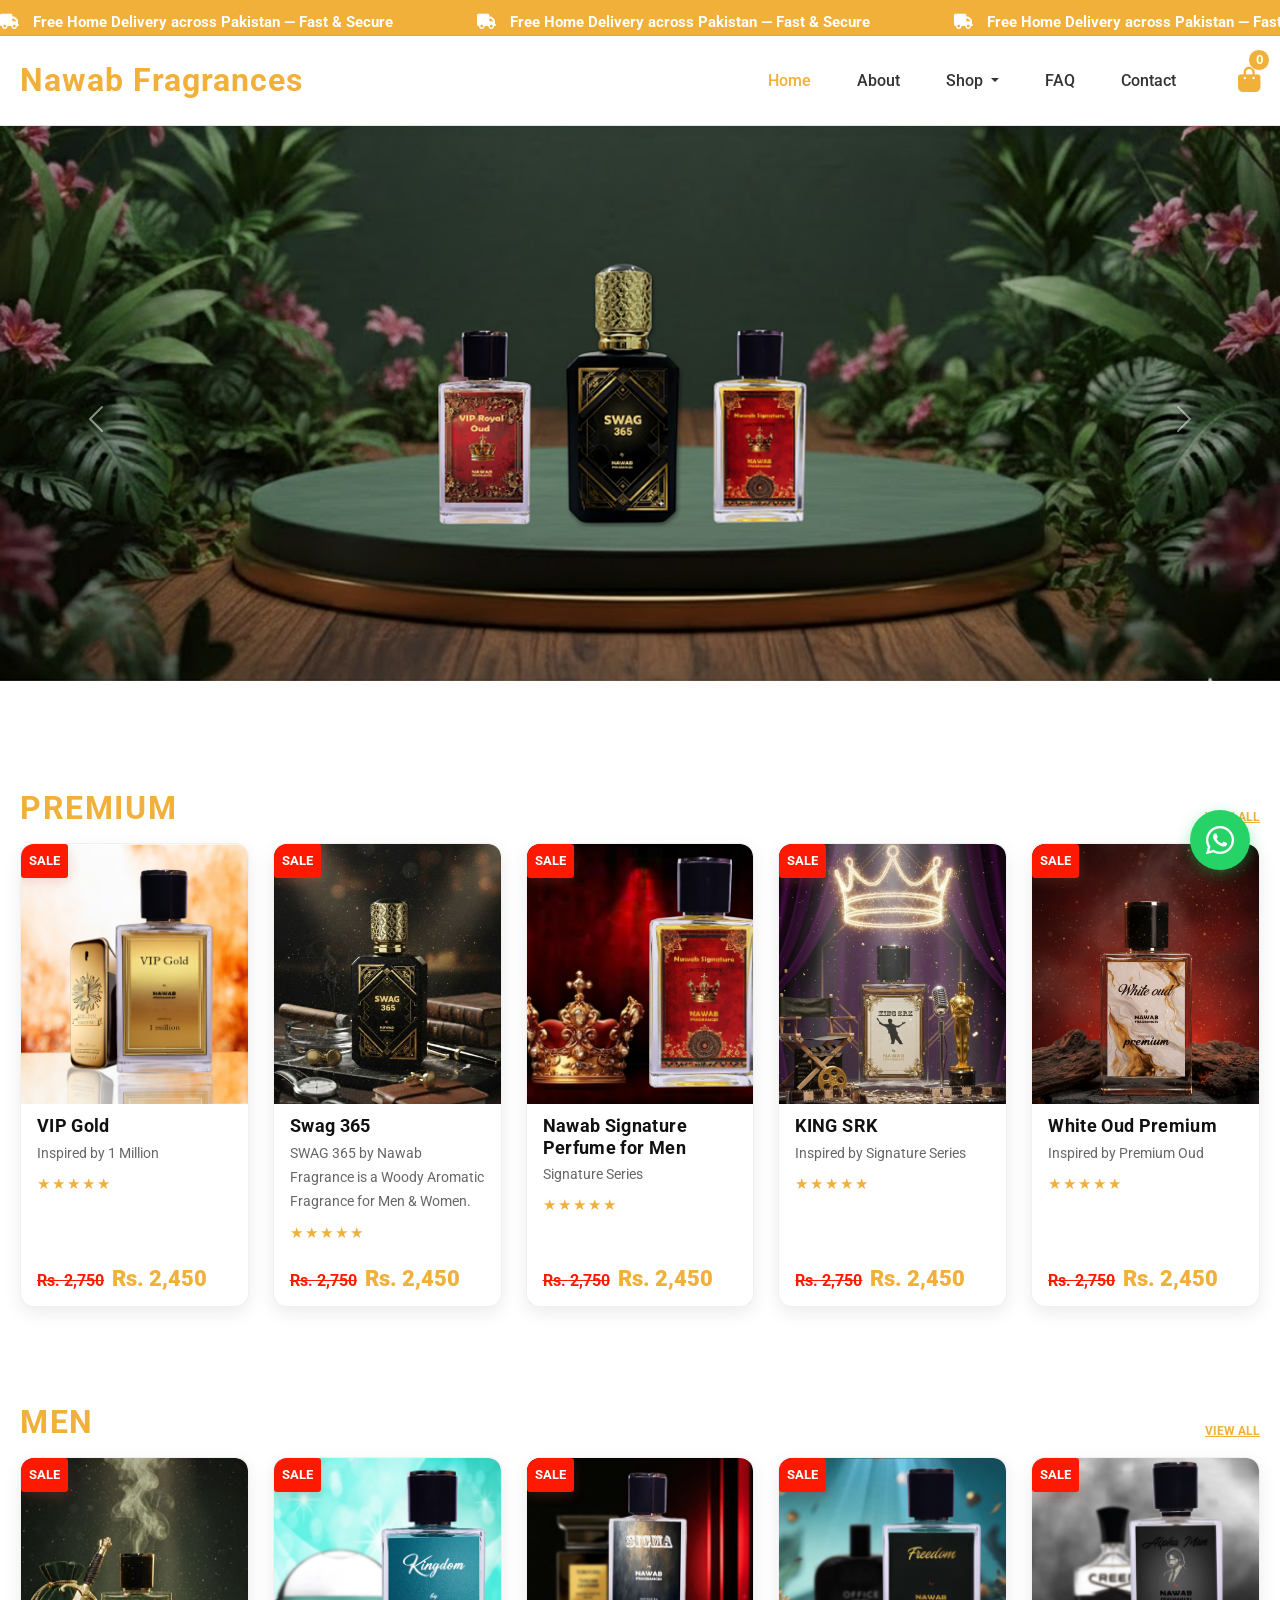
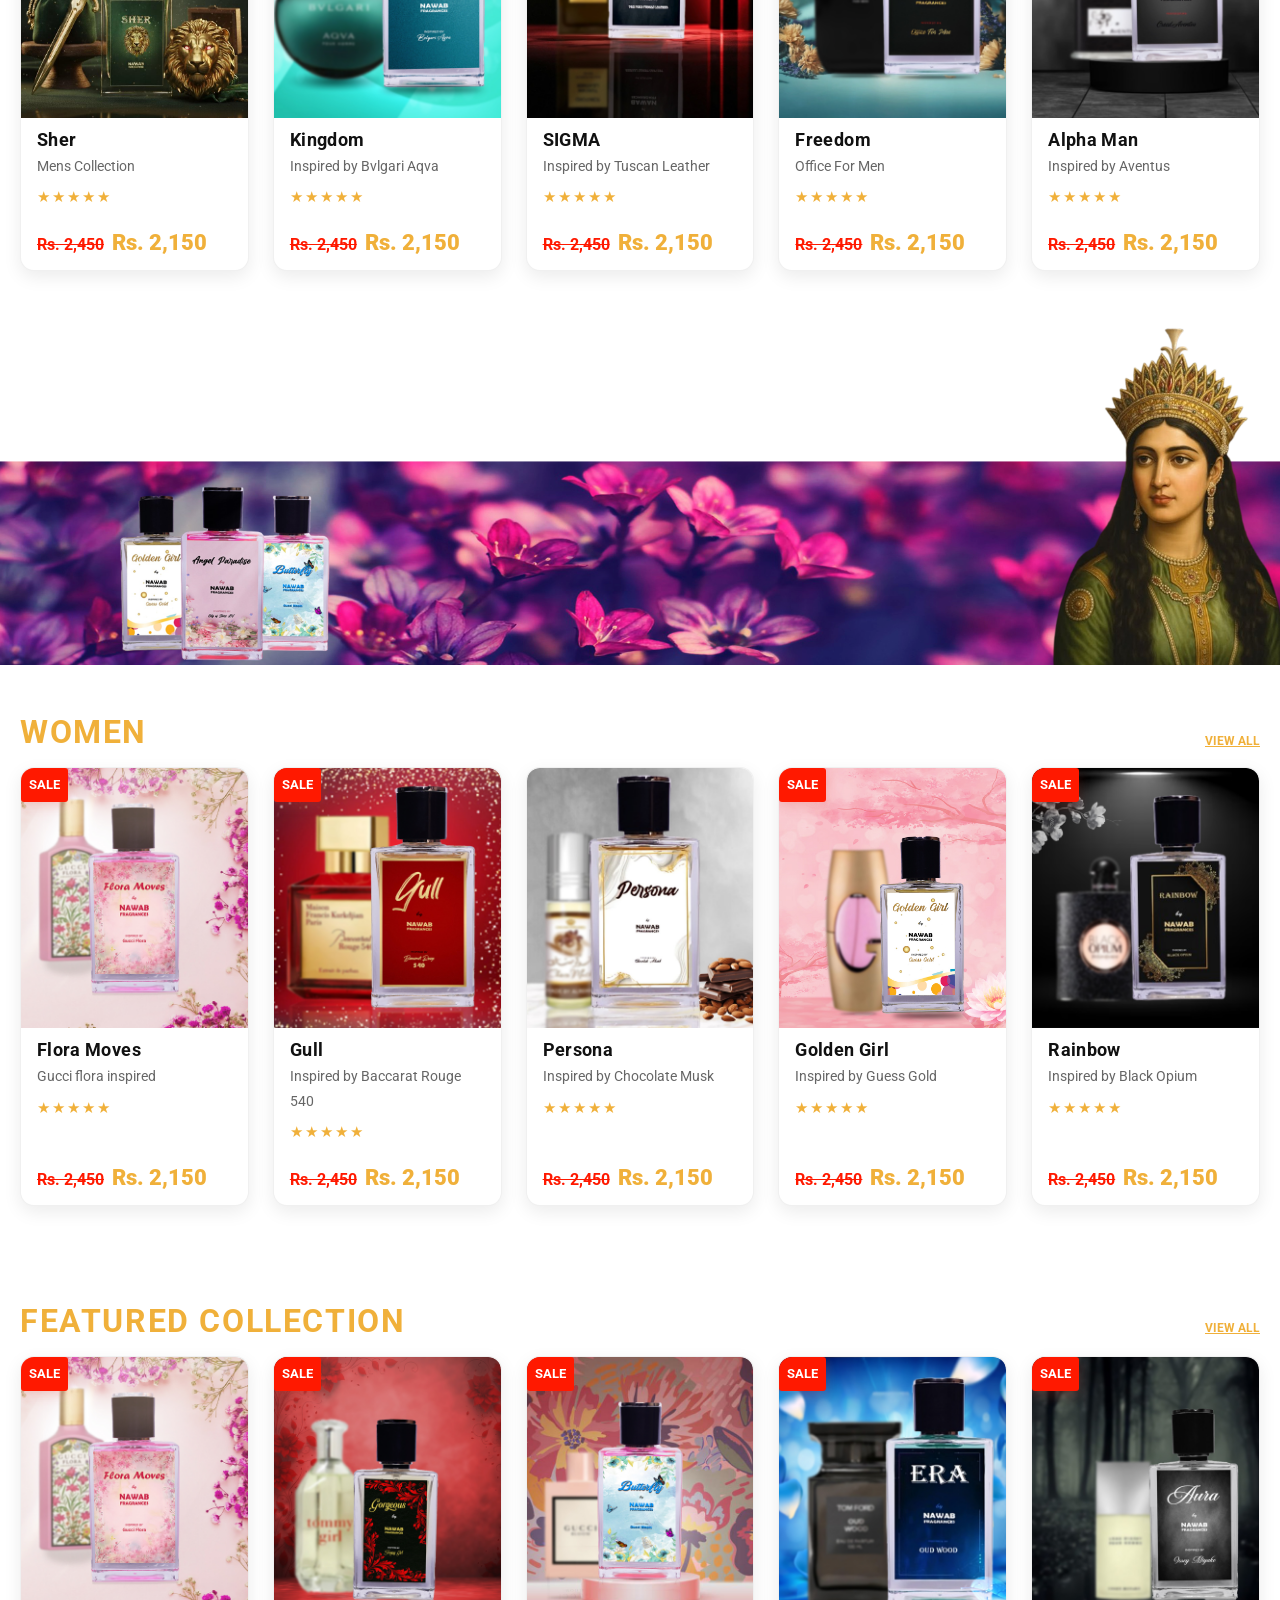
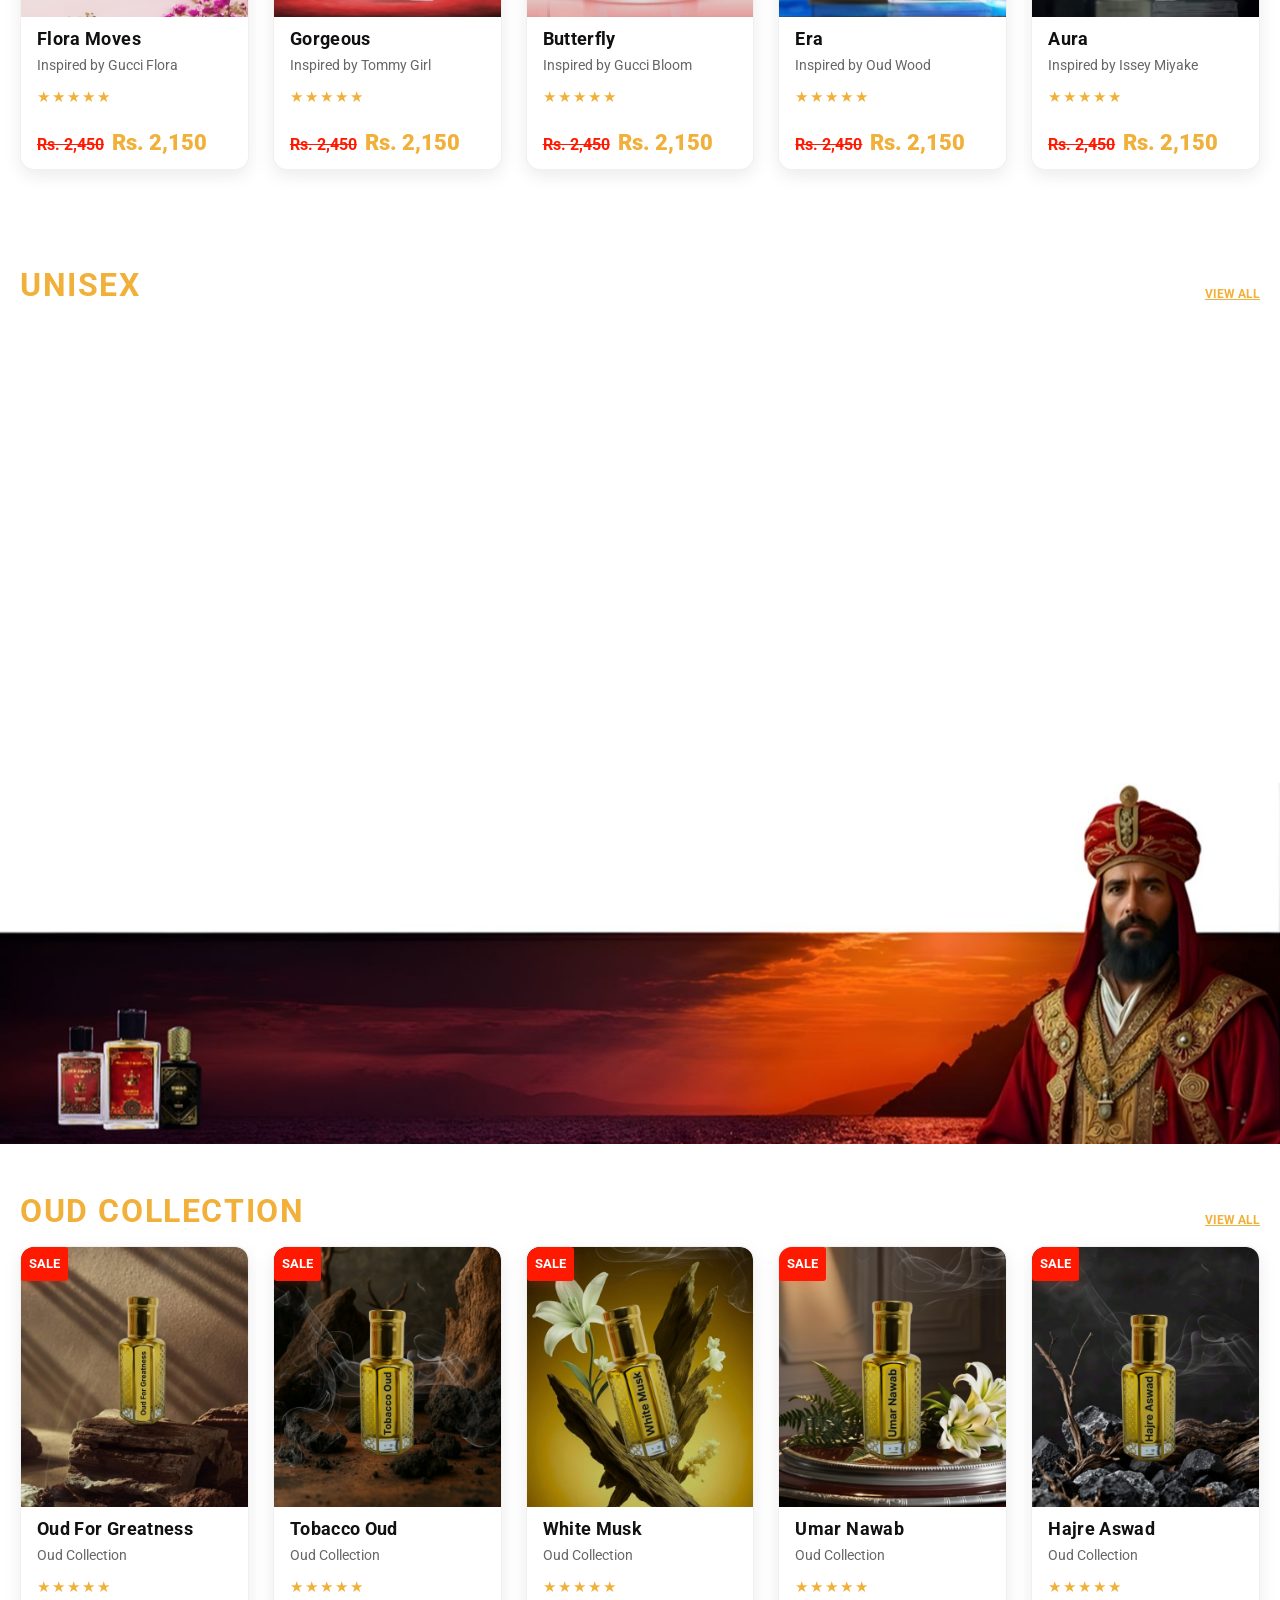
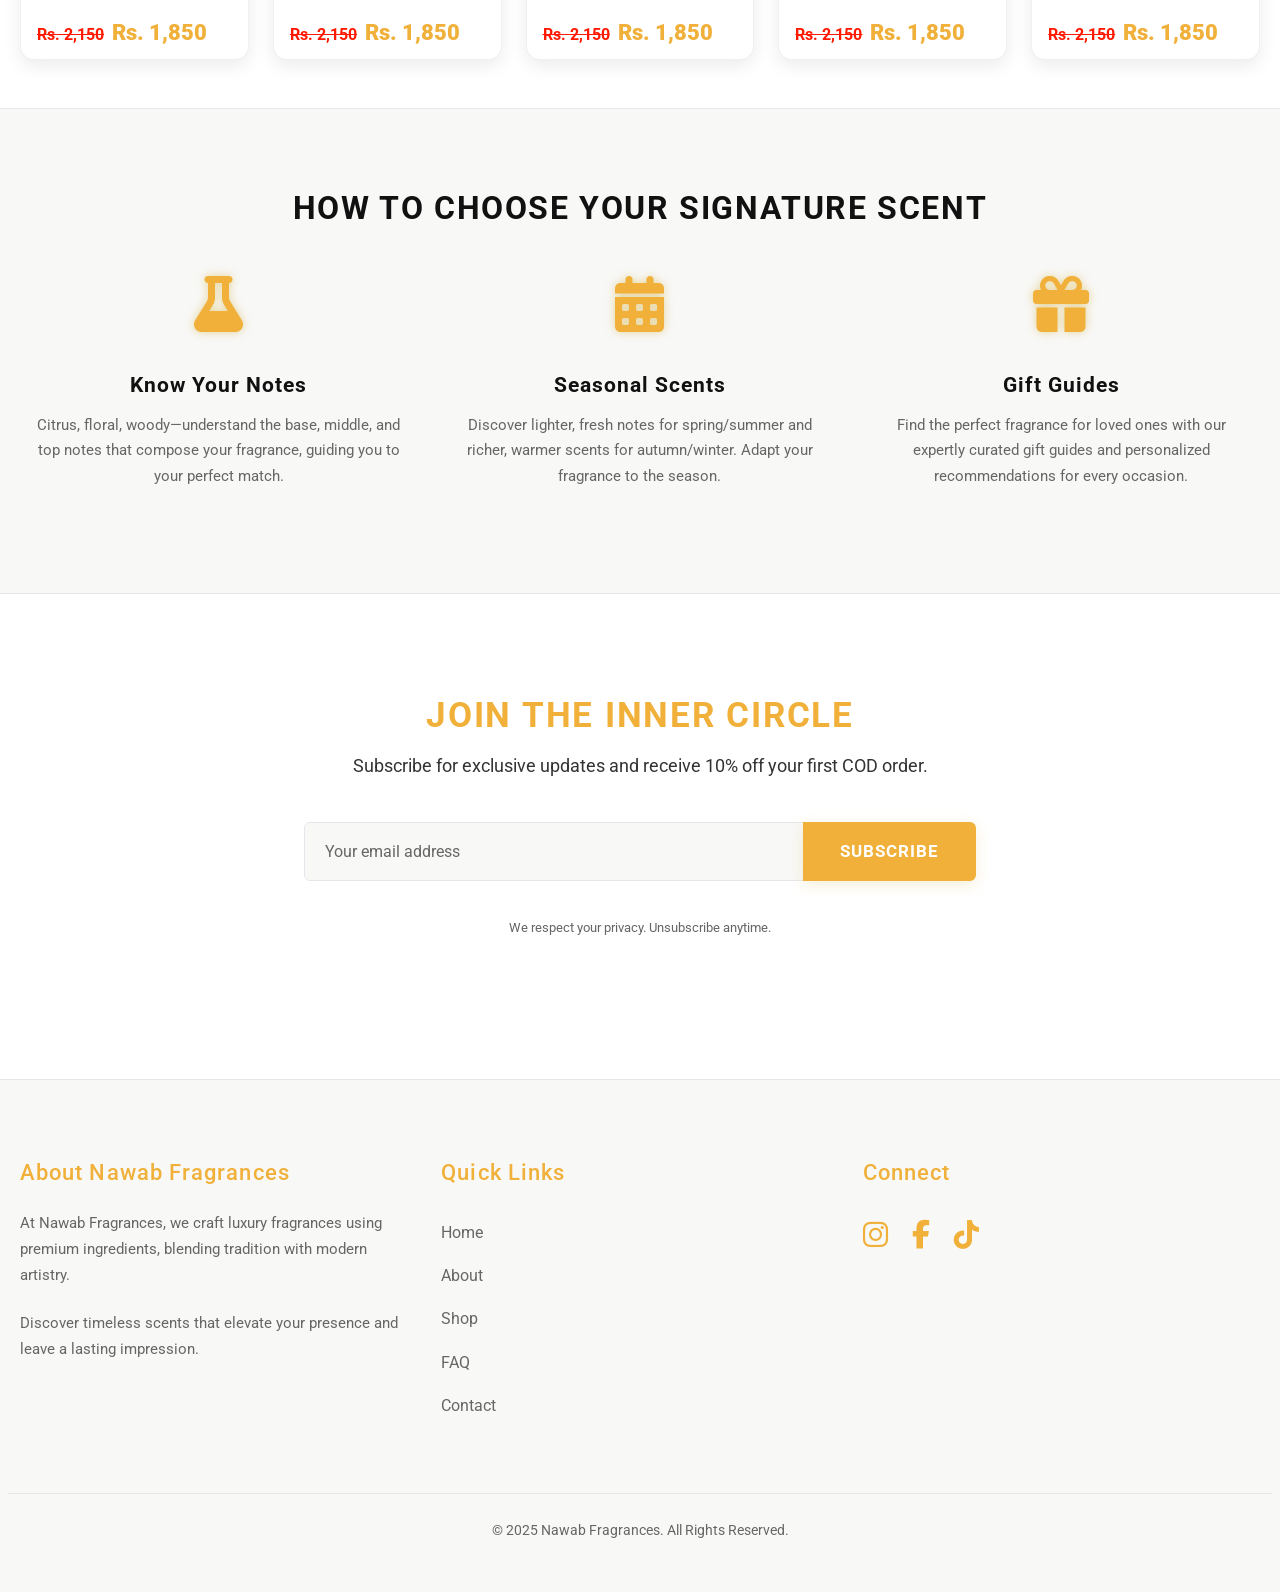
==== commit 7104f3d4: "update" ====
--- a/index.html
+++ b/index.html
@@ -126,7 +126,7 @@
             <div id="carouselExampleFade" class="carousel slide carousel-fade hero-section">
                 <div class="carousel-inner">
                     <div class="carousel-item active">
-                        <img src="assets/NEW.jpeg" class="d-block w-100" alt="..." loading="lazy">
+                        <img src="assets/NEW.png" class="d-block w-100" alt="..." loading="lazy">
                     </div>
                     <div class="carousel-item">
                         <img src="assets/NEW1.png" class="d-block w-100" alt="..." loading="lazy">
@@ -322,7 +322,7 @@
                             <h3 class="product-name">Freedom</h3>
                             <p class="product-desc">Office For Men</p>
                             <div class="sale-badge">Sale</div>
-                            <div class="price-block"><span class="original-price">Rs. 2,250</span> <span
+                            <div class="price-block"><span class="original-price">Rs. 2,450</span> <span
                                     class="sale-price">Rs. 2,150</span></div>
                         </div>
                     </div>
@@ -340,7 +340,7 @@
                             <h3 class="product-name">Alpha Man</h3>
                             <p class="product-desc">Inspired by Aventus</p>
                             <div class="sale-badge">Sale</div>
-                            <div class="price-block"><span class="original-price">Rs. 2,550</span> <span
+                            <div class="price-block"><span class="original-price">Rs. 2,450</span> <span
                                     class="sale-price">Rs. 2,150</span></div>
                         </div>
                     </div>
@@ -395,7 +395,7 @@
                             <h3 class="product-name">Flora Moves</h3>
                             <p class="product-desc">Gucci flora inspired</p>
                             <div class="sale-badge">Sale</div>
-                            <div class="price-block"><span class="original-price">Rs. 2,250</span> <span
+                            <div class="price-block"><span class="original-price">Rs. 2,450</span> <span
                                     class="sale-price">Rs. 2,150</span></div>
                         </div>
                     </div>
@@ -414,7 +414,7 @@
                             <h3 class="product-name">Gull</h3>
                             <p class="product-desc">Inspired by Baccarat Rouge 540</p>
                             <div class="sale-badge">Sale</div>
-                            <div class="price-block"><span class="original-price">Rs. 2,250</span> <span
+                            <div class="price-block"><span class="original-price">Rs. 2,450</span> <span
                                     class="sale-price">Rs. 2,150</span></div>
                         </div>
                     </div>
@@ -431,7 +431,7 @@
                                     alt="Chocolate Musk" class="img-fluid" loading="lazy"></a>
                             <h3 class="product-name">Persona</h3>
                             <p class="product-desc">Inspired by Chocolate Musk</p>
-                            <div class="price-block"><span class="original-price">Rs. 2,250</span> <span
+                            <div class="price-block"><span class="original-price">Rs. 2,450</span> <span
                                     class="sale-price">Rs. 2,150</span></div>
                         </div>
                     </div>
@@ -450,7 +450,25 @@
                             <h3 class="product-name">Golden Girl</h3>
                             <p class="product-desc">Inspired by Guess Gold</p>
                             <div class="sale-badge">Sale</div>
-                            <div class="price-block"><span class="original-price">Rs. 2,250</span> <span
+                            <div class="price-block"><span class="original-price">Rs. 2,450</span> <span
+                                    class="sale-price">Rs. 2,150</span></div>
+                        </div>
+                    </div>
+                    <div class="col">
+                        <div class="product-card text-center">
+                            <div class="floating-actions">
+                                <button class="fabtn quick-view-btn" data-bs-toggle="modal"
+                                    data-bs-target="#quickViewModal" data-product-id="rainbow-black-opium"
+                                    aria-label="Quick View"><i class="fas fa-search"></i></button>
+                                <button class="fabtn add-to-cart-btn" data-product-id="rainbow-black-opium"
+                                    aria-label="Add to Cart"><i class="fas fa-plus"></i></button>
+                            </div>
+                            <a href="/product.html?id=rainbow-black-opium"><img src="assets/rainbow3.png"
+                                    alt="Rainbow" class="img-fluid" loading="lazy"></a>
+                            <h3 class="product-name">Rainbow</h3>
+                            <p class="product-desc">Inspired by Black Opium</p>
+                            <div class="sale-badge">Sale</div>
+                            <div class="price-block"><span class="original-price">Rs. 2,450</span> <span
                                     class="sale-price">Rs. 2,150</span></div>
                         </div>
                     </div>
@@ -485,7 +503,7 @@
                             <h3 class="product-name">Flora Moves</h3>
                             <p class="product-desc">Inspired by Gucci Flora</p>
                             <div class="sale-badge">Sale</div>
-                            <div class="price-block"><span class="original-price">Rs. 2,250</span> <span
+                            <div class="price-block"><span class="original-price">Rs. 2,450</span> <span
                                     class="sale-price">Rs. 2,150</span></div>
                             <!-- <a href="/product.html?id=flora-moves-gucci-flora" class="btn btn-outline-gold mt-2">View Details</a> -->
                         </div>
@@ -505,7 +523,7 @@
                             <h3 class="product-name">Gorgeous</h3>
                             <p class="product-desc">Inspired by Tommy Girl</p>
                             <div class="sale-badge">Sale</div>
-                            <div class="price-block"><span class="original-price">Rs. 2,250</span> <span
+                            <div class="price-block"><span class="original-price">Rs. 2,450</span> <span
                                     class="sale-price">Rs. 2,150</span></div>
                         </div>
                     </div>
@@ -524,7 +542,7 @@
                             <h3 class="product-name">Butterfly</h3>
                             <p class="product-desc">Inspired by Gucci Bloom</p>
                             <div class="sale-badge">Sale</div>
-                            <div class="price-block"><span class="original-price">Rs. 2,250</span> <span
+                            <div class="price-block"><span class="original-price">Rs. 2,450</span> <span
                                     class="sale-price">Rs. 2,150</span></div>
                         </div>
                     </div>
@@ -543,7 +561,7 @@
                             <h3 class="product-name">Era</h3>
                             <p class="product-desc">Inspired by Oud Wood</p>
                             <div class="sale-badge">Sale</div>
-                            <div class="price-block"><span class="original-price">Rs. 2,250</span> <span
+                            <div class="price-block"><span class="original-price">Rs. 2,450</span> <span
                                     class="sale-price">Rs. 2,150</span></div>
                         </div>
                     </div>
@@ -562,7 +580,7 @@
                             <h3 class="product-name">Aura</h3>
                             <p class="product-desc">Inspired by Issey Miyake</p>
                             <div class="sale-badge">Sale</div>
-                            <div class="price-block"><span class="original-price">Rs. 2,250</span> <span
+                            <div class="price-block"><span class="original-price">Rs. 2,450</span> <span
                                     class="sale-price">Rs. 2,150</span></div>
                         </div>
                     </div>
@@ -591,7 +609,7 @@
                             <h3 class="product-name">Platinum</h3>
                             <p class="product-desc">Inspired by D&GLight Blue</p>
                             <div class="sale-badge">Sale</div>
-                            <div class="price-block"><span class="original-price">Rs. 2,250</span> <span
+                            <div class="price-block"><span class="original-price">Rs. 2,450</span> <span
                                     class="sale-price">Rs. 2,150</span></div>
                         </div>
                     </div>
